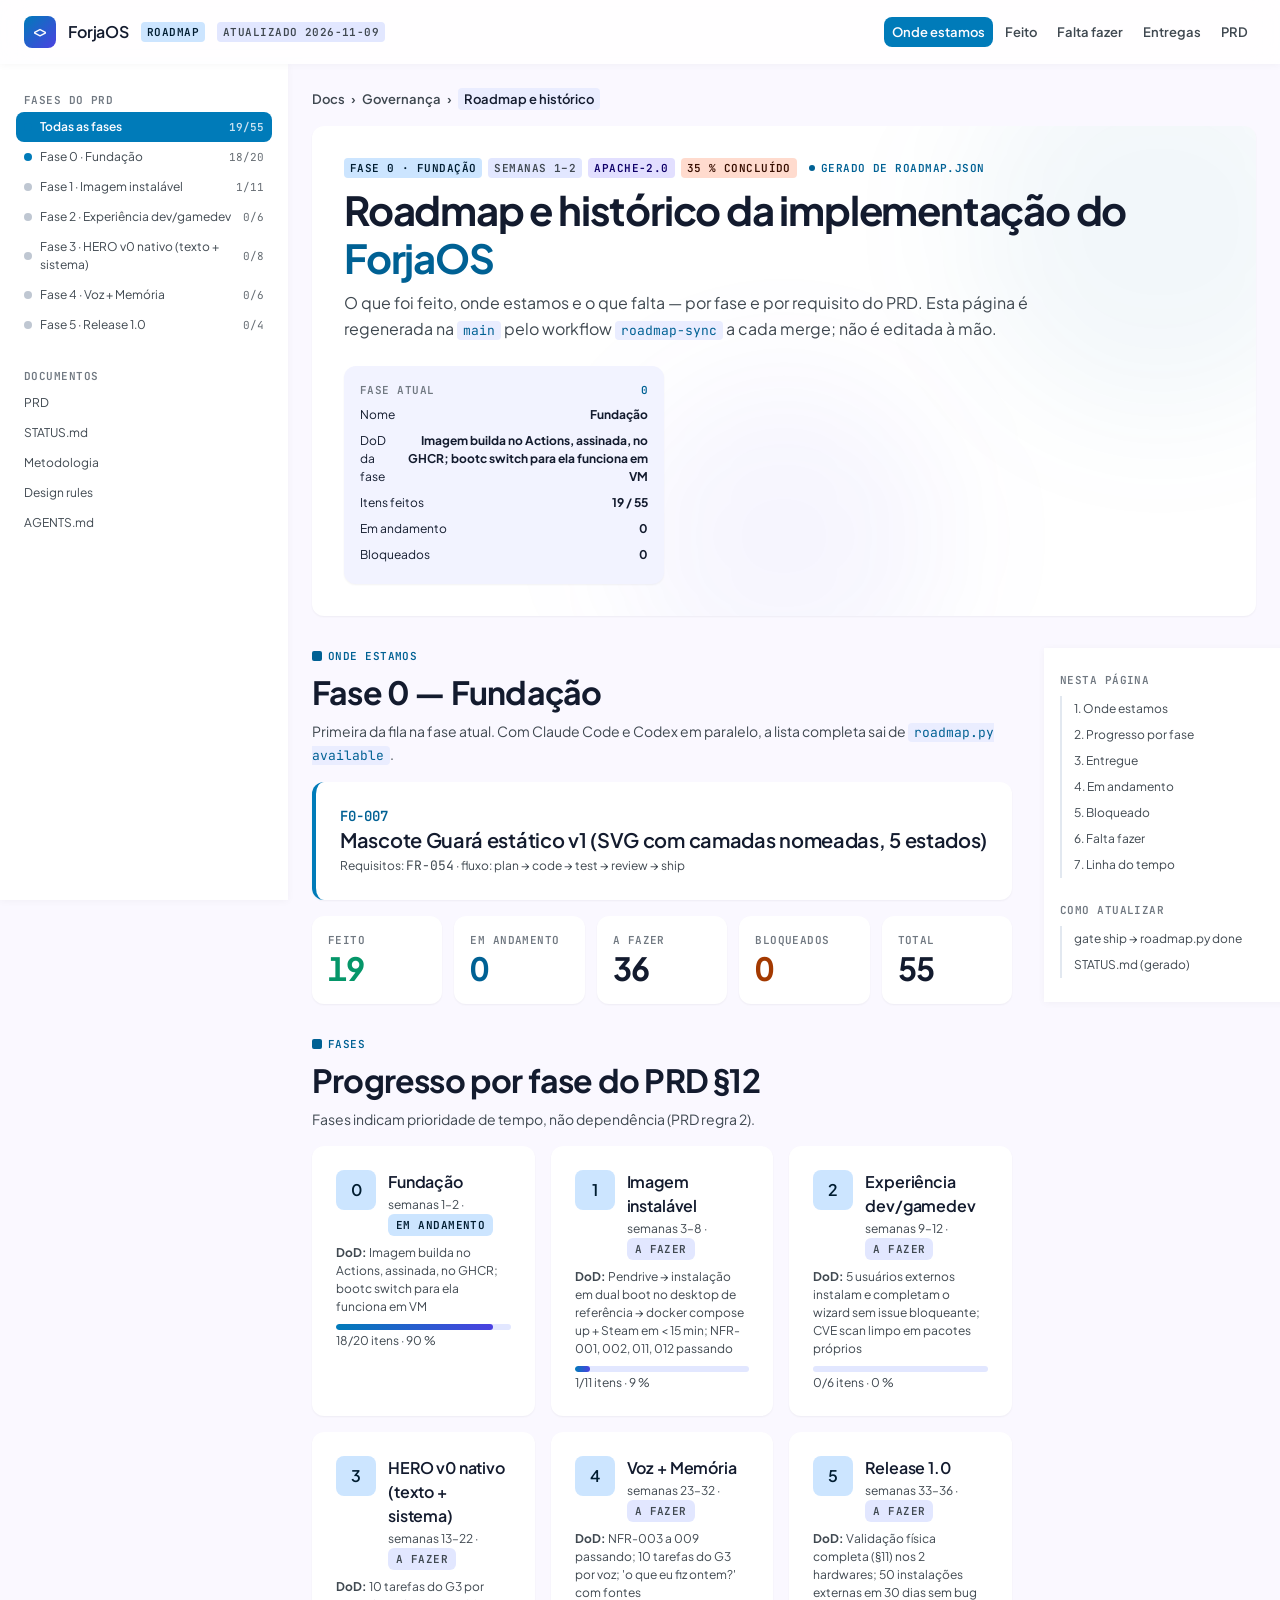
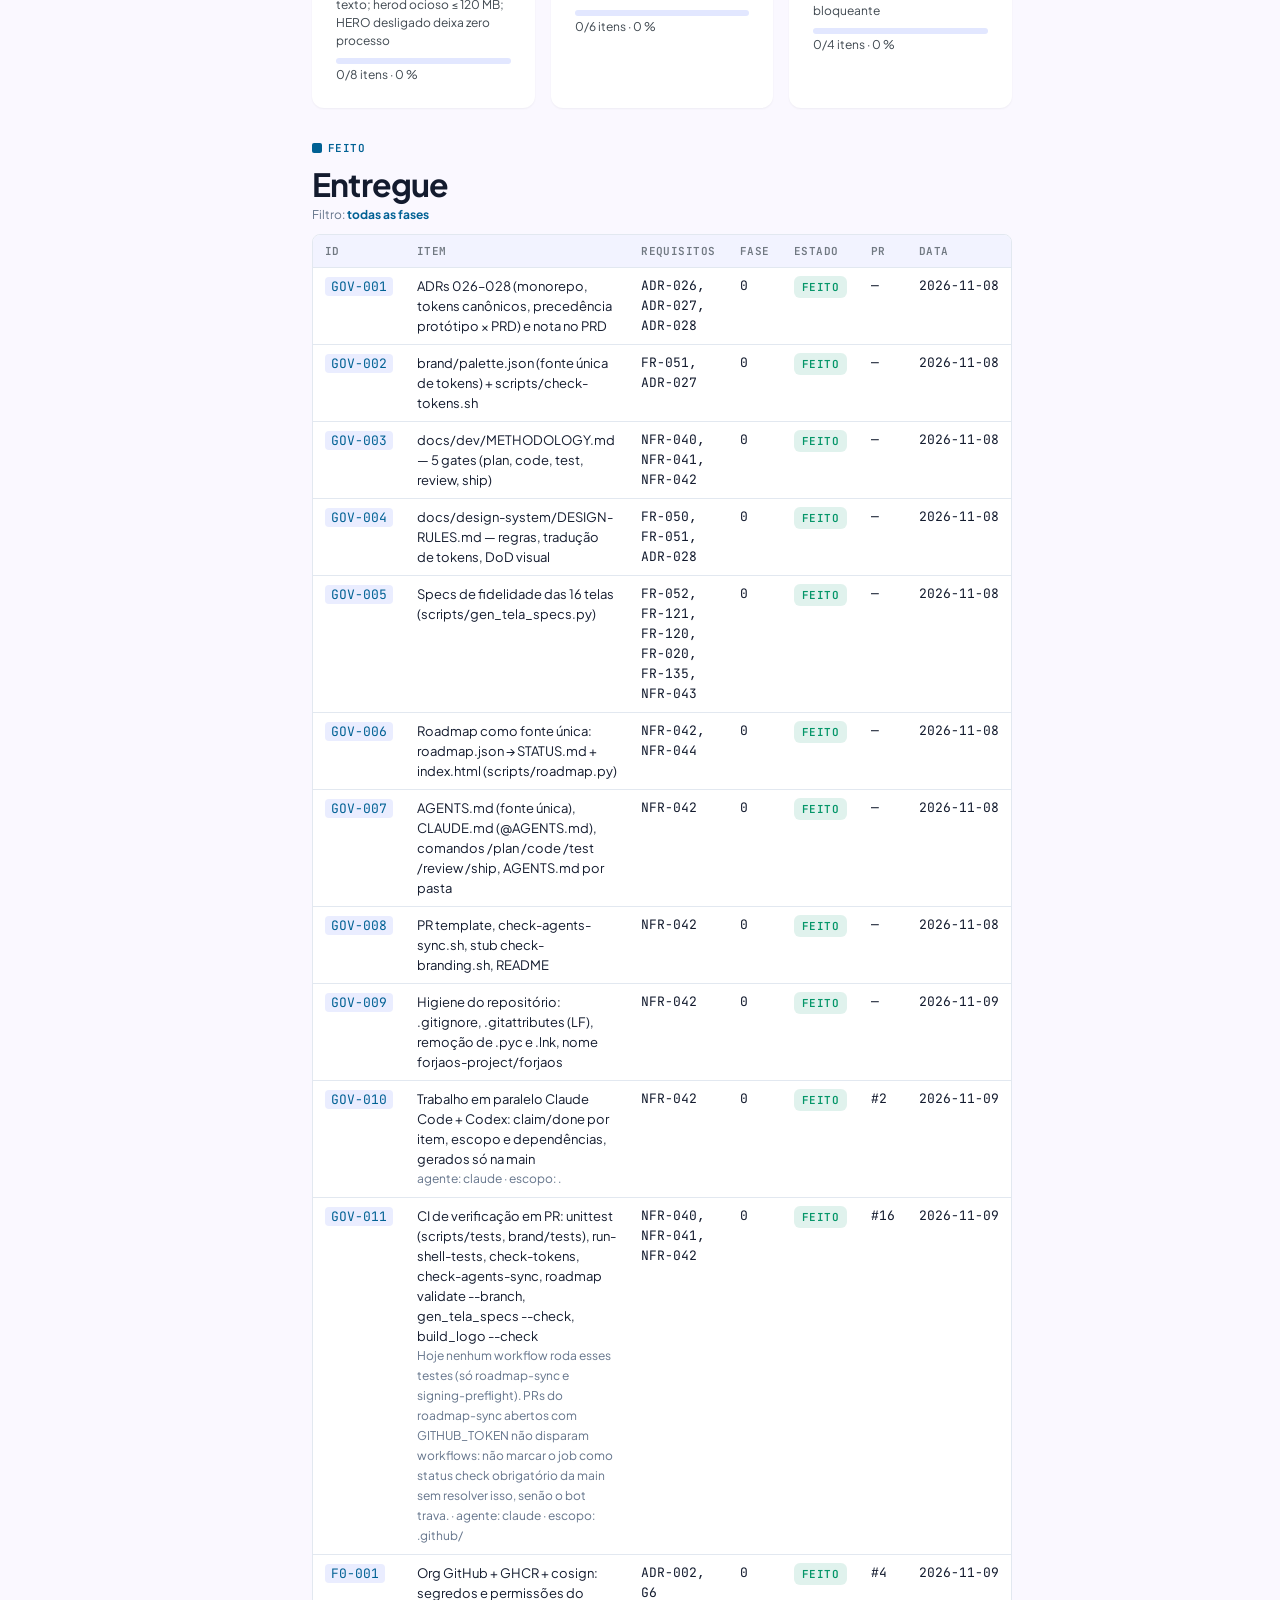
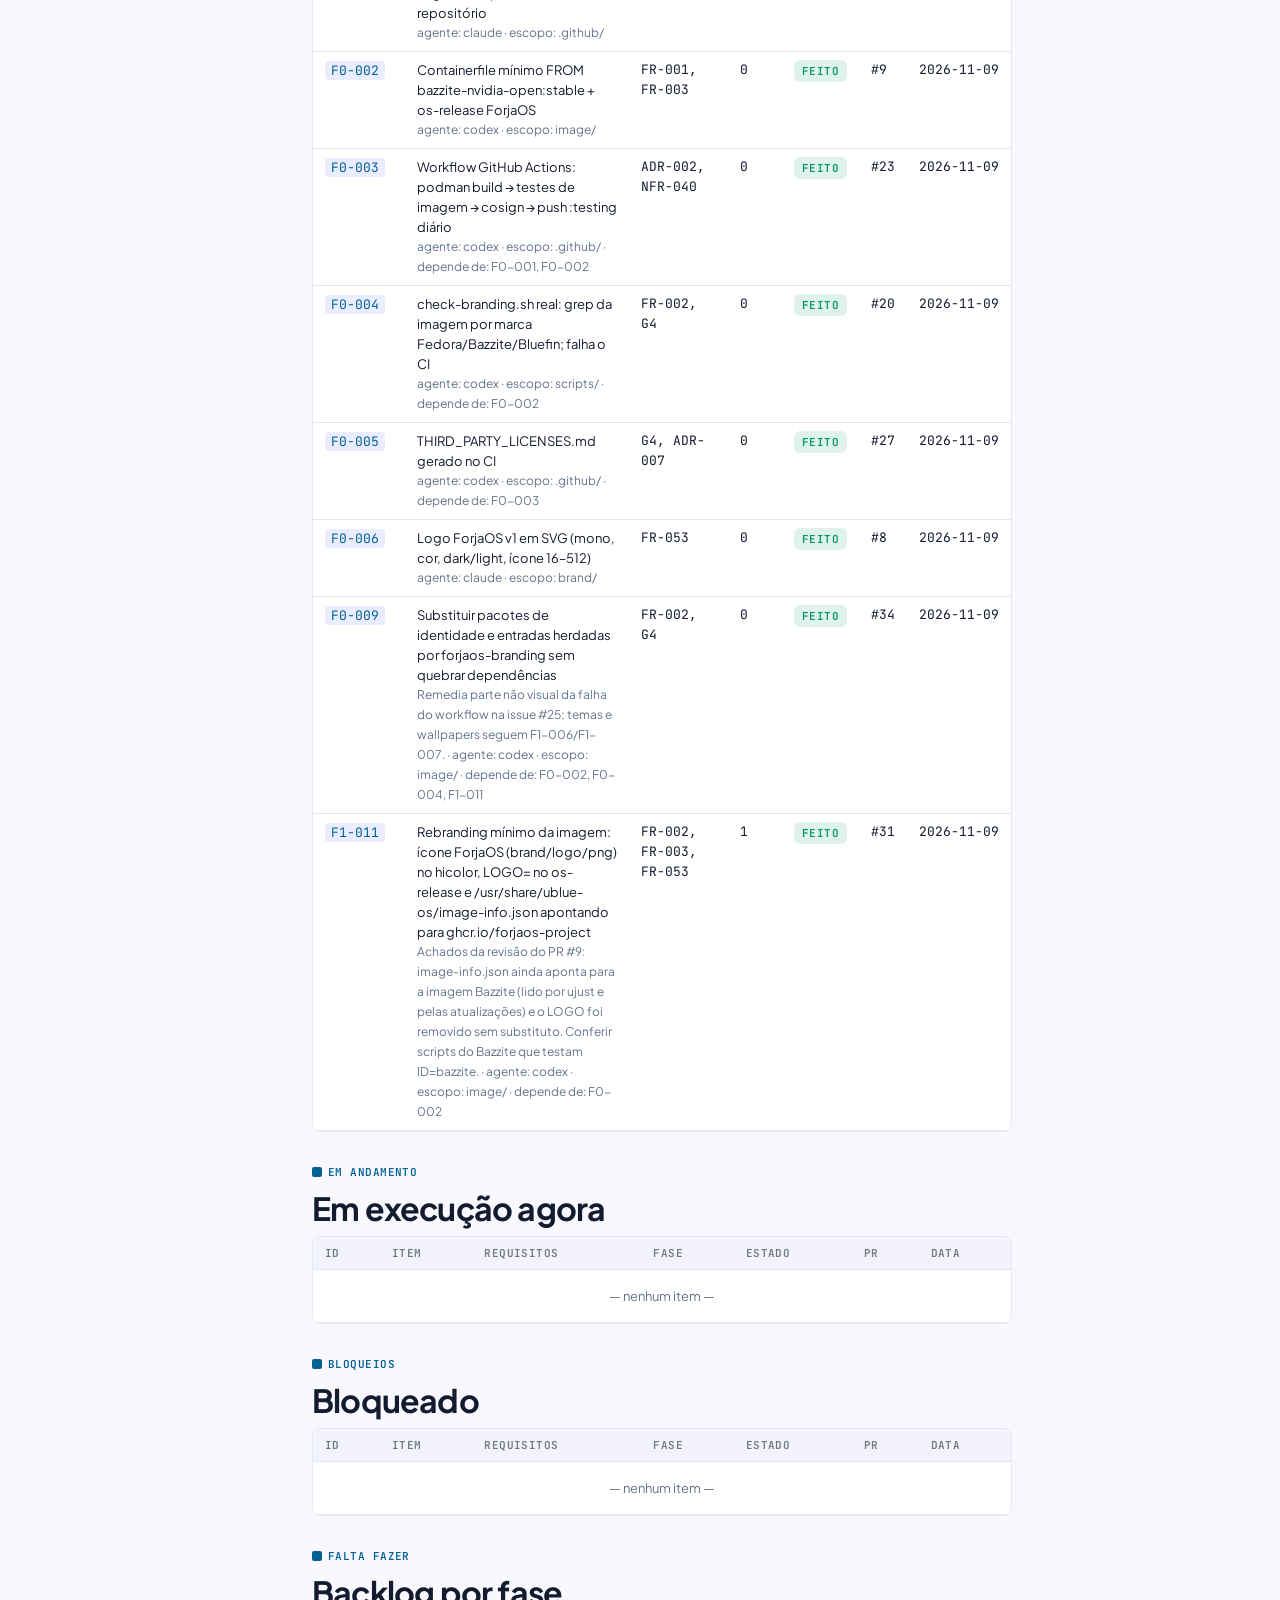
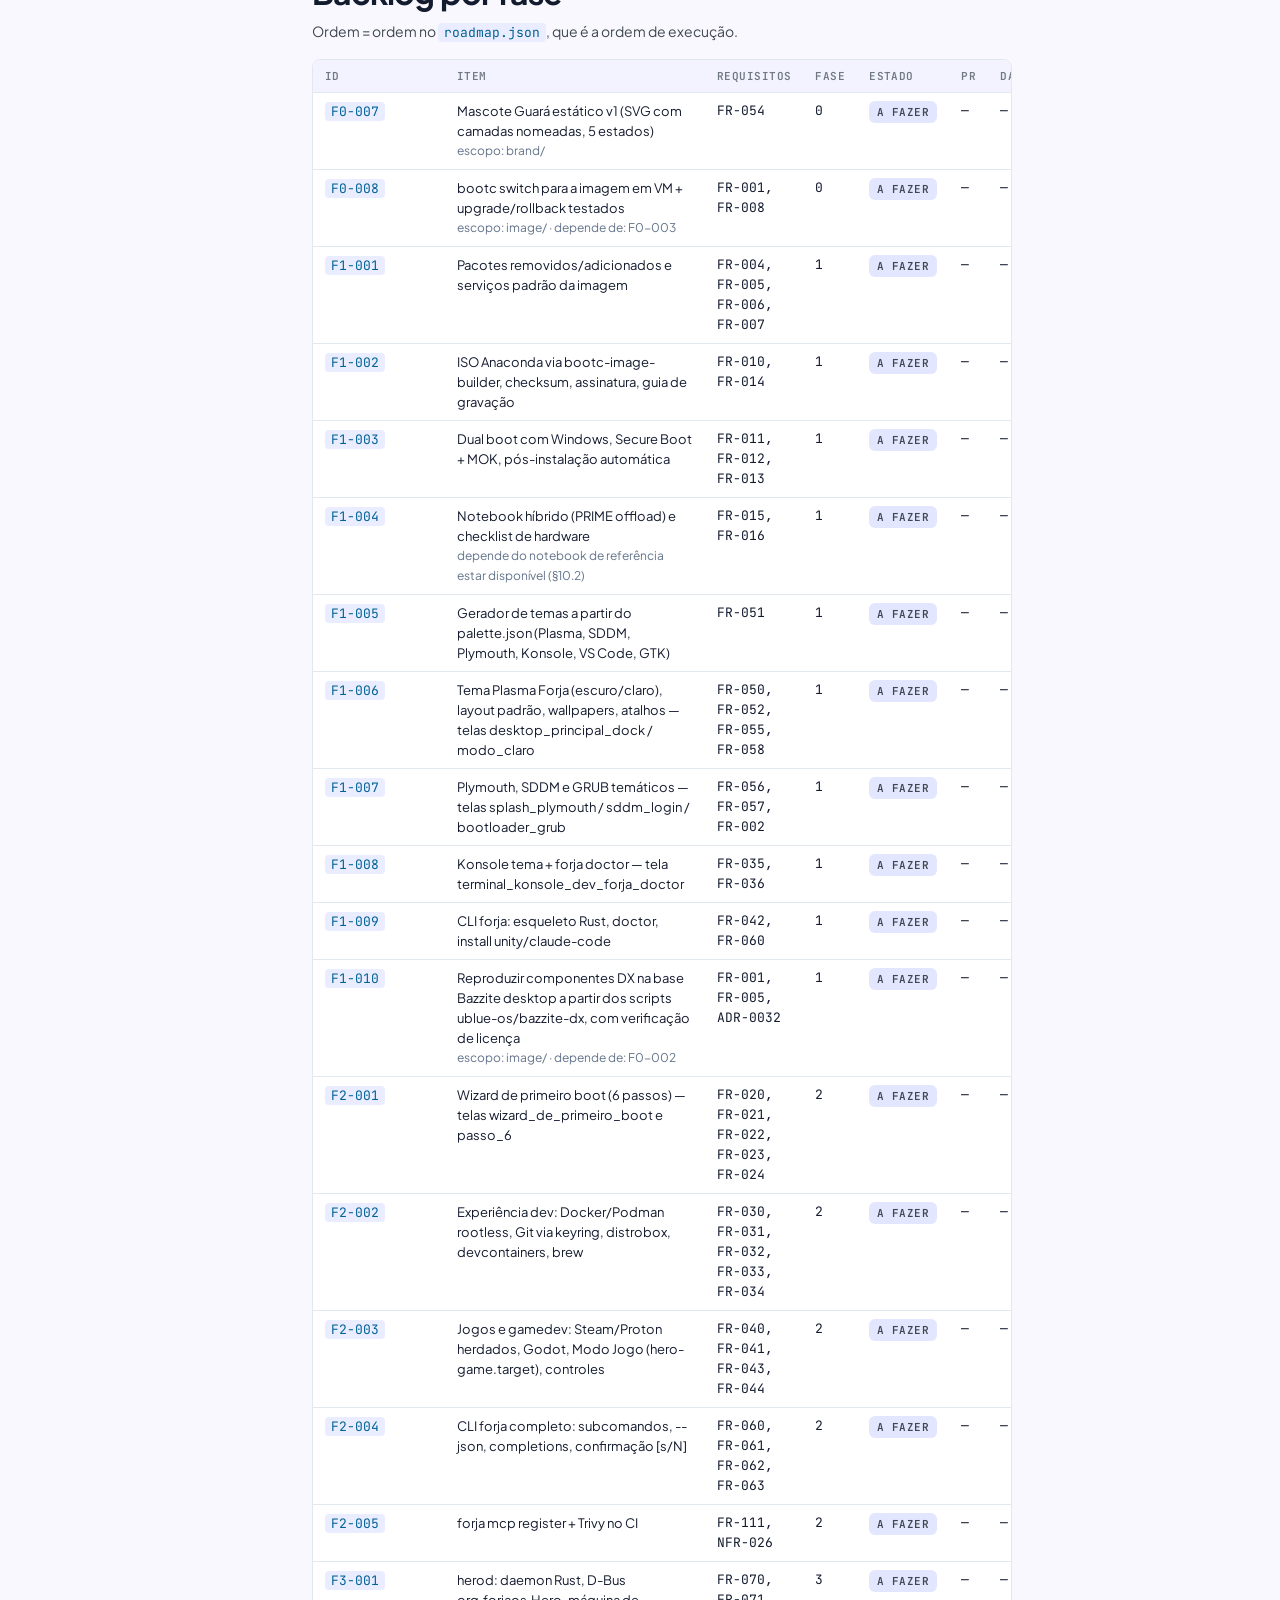
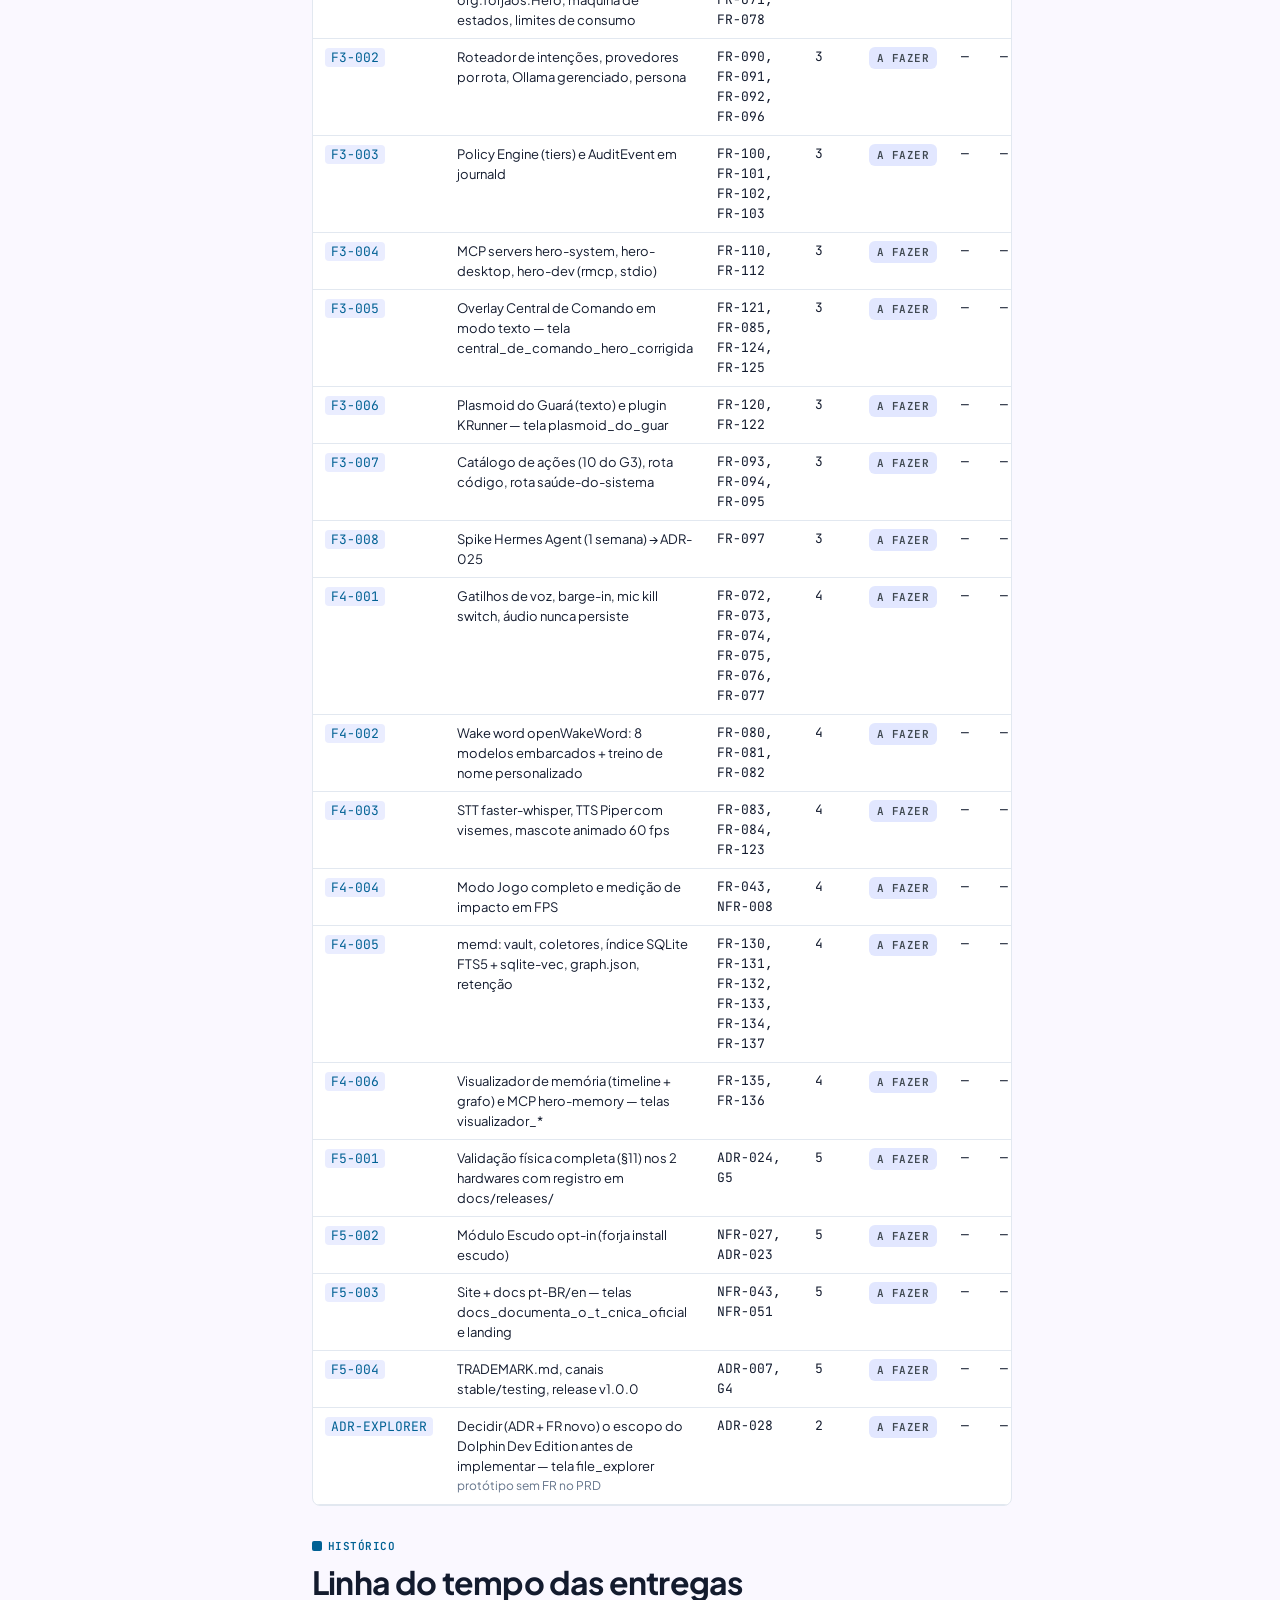
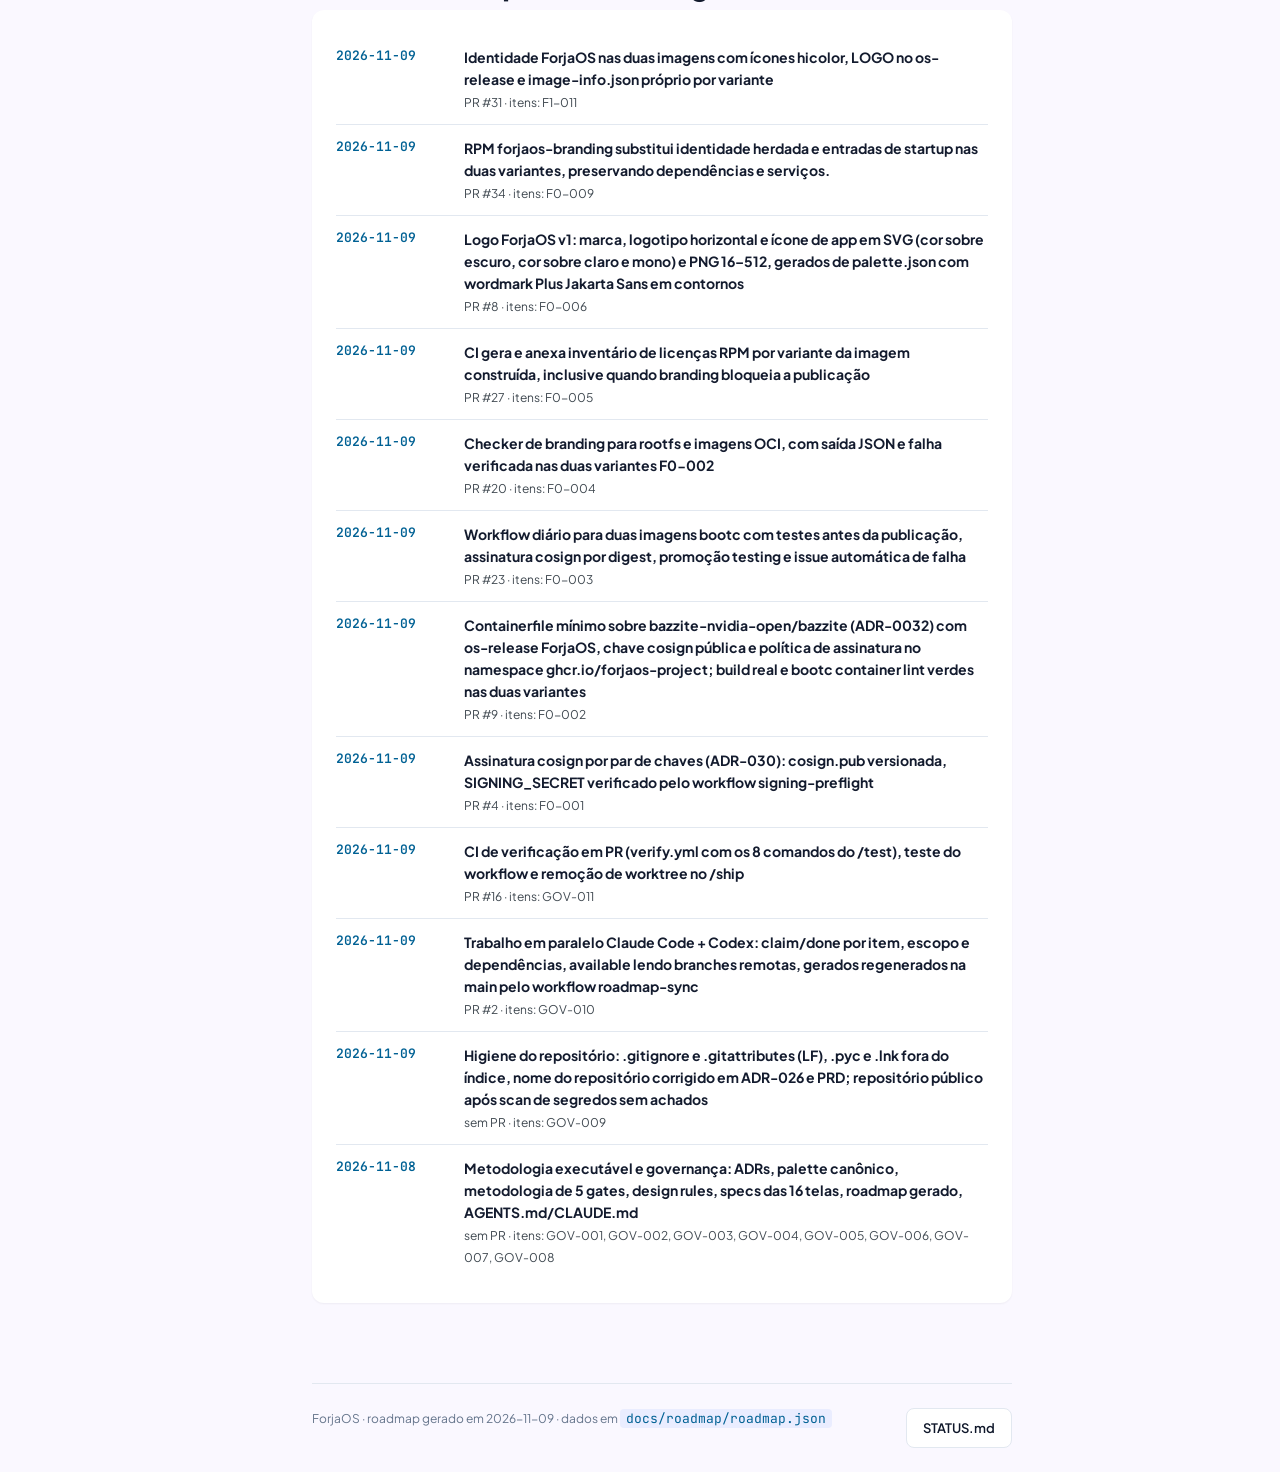
==== docs/roadmap/index.html @ 43a6d900 "chore(roadmap): regenerate STATUS.md and index.html" ====
<!DOCTYPE html>
<html lang="pt-BR">
<head>
<!-- GERADO por scripts/roadmap.py a partir de docs/roadmap/roadmap.json — NÃO EDITAR À MÃO -->
<meta charset="utf-8">
<meta name="viewport" content="width=device-width, initial-scale=1.0">
<title>ForjaOS — Roadmap e histórico da implementação</title>
<link rel="preconnect" href="https://fonts.googleapis.com">
<link rel="preconnect" href="https://fonts.gstatic.com" crossorigin>
<link href="https://fonts.googleapis.com/css2?family=Plus+Jakarta+Sans:wght@400;500;600;700&family=JetBrains+Mono:wght@400;500;600&display=swap" rel="stylesheet">
<style>
/* Tokens — tema light "Alabaster Forge" (brand/palette.json, ADR-027). Layout = protótipo forjaos_docs_documenta_o_t_cnica_oficial. */
:root{
  --fj-surface:#faf8ff; --fj-surface-dim:#d2d9f4; --fj-layer-1:#ffffff; --fj-surface-low:#f2f3ff; --fj-surface-container:#eaedff;
  --fj-surface-high:#e2e7ff; --fj-surface-highest:#dae2fd; --fj-on-surface:#131b2e; --fj-on-surface-variant:#3f4850;
  --fj-inverse-surface:#283044; --fj-inverse-on-surface:#eef0ff; --fj-outline:#707881; --fj-outline-variant:#bfc7d2;
  --fj-primary:#006194; --fj-primary-container:#007bb9; --fj-on-primary-container:#fdfcff; --fj-primary-fixed:#cce5ff; --fj-on-primary-fixed:#001d31;
  --fj-secondary:#4b41e1; --fj-secondary-fixed:#e2dfff; --fj-on-secondary-fixed:#0f0069;
  --fj-tertiary:#a33900; --fj-tertiary-fixed:#ffdbce; --fj-on-tertiary-fixed:#370e00; --fj-on-tertiary-fixed-variant:#7f2b00;
  --fj-success:#059669; --fj-warning:#d97706; --fj-danger:#e11d48; --fj-hairline:#e2e8f0; --fj-hairline-active:#cbd5e1;
  --fj-text-strong:#0f172a; --fj-text-body:#334155; --fj-text-muted:#64748b; --fj-selection:#e0f2fe;
  --fj-font-ui:"Plus Jakarta Sans",system-ui,-apple-system,"Segoe UI",sans-serif;
  --fj-font-mono:"JetBrains Mono","Fira Mono","DejaVu Sans Mono",monospace;
  --fj-radius:8px; --fj-radius-lg:12px; --fj-radius-xl:16px;
  --fj-header:64px; --fj-sidebar:288px; --fj-maxw:1520px;
  --fj-shadow-1:0 1px 2px rgba(15,23,42,.05); --fj-shadow-2:0 4px 12px -2px rgba(15,23,42,.06),0 2px 4px -1px rgba(15,23,42,.03);
  --fj-shadow-3:0 16px 32px -6px rgba(15,23,42,.10),0 6px 12px -3px rgba(15,23,42,.04);
}
*{box-sizing:border-box} html,body{margin:0;padding:0}
body{background:var(--fj-surface);color:var(--fj-on-surface);font:400 14px/22px var(--fj-font-ui);-webkit-font-smoothing:antialiased}
a{color:inherit;text-decoration:none}
code,.mono{font-family:var(--fj-font-mono);font-size:13px;line-height:20px;font-variant-numeric:tabular-nums}
code{background:var(--fj-surface-container);padding:1px 6px;border-radius:4px;color:var(--fj-primary)}
h1,h2,h3{margin:0;letter-spacing:-.01em}
/* Header (64px, frosted) */
header{position:fixed;top:0;left:0;right:0;height:var(--fj-header);background:rgba(255,255,255,.85);backdrop-filter:blur(16px);-webkit-backdrop-filter:blur(16px);box-shadow:0 1px 8px rgba(0,0,0,.04);z-index:50}
.hdr{height:var(--fj-header);padding:0 24px;display:flex;align-items:center;justify-content:space-between;gap:16px}
.brand{display:flex;align-items:center;gap:12px}
.logo{width:32px;height:32px;border-radius:8px;background:linear-gradient(135deg,var(--fj-primary-container),var(--fj-secondary));display:grid;place-items:center;color:#fdfcff;font:700 13px var(--fj-font-mono)}
.brand strong{font:600 16px/24px var(--fj-font-ui);letter-spacing:-.01em}
.badge{padding:2px 6px;border-radius:4px;font:600 11px/16px var(--fj-font-mono);letter-spacing:.04em;text-transform:uppercase}
.badge-primary{background:var(--fj-primary-fixed);color:var(--fj-on-primary-fixed)}
.badge-secondary{background:var(--fj-secondary-fixed);color:var(--fj-on-secondary-fixed)}
.badge-tertiary{background:var(--fj-tertiary-fixed);color:var(--fj-on-tertiary-fixed)}
.badge-neutral{background:var(--fj-surface-high);color:var(--fj-on-surface-variant)}
nav.top{display:flex;gap:4px}
nav.top a{padding:6px 8px;border-radius:8px;font:600 13px/18px var(--fj-font-ui);color:var(--fj-on-surface-variant)}
nav.top a:hover{background:var(--fj-surface-high);color:var(--fj-on-surface)}
nav.top a.active{background:var(--fj-primary-container);color:var(--fj-on-primary-container)}
/* Sidebar (288px) */
aside{position:fixed;left:0;top:var(--fj-header);bottom:0;width:var(--fj-sidebar);background:var(--fj-layer-1);box-shadow:0 1px 8px rgba(0,0,0,.04);overflow-y:auto;padding:24px 16px;z-index:40}
.group{margin-bottom:24px}
.group-title{padding:4px 8px;font:600 11px/16px var(--fj-font-mono);letter-spacing:.04em;text-transform:uppercase;color:var(--fj-outline)}
.nav-item{display:flex;align-items:center;gap:8px;padding:6px 8px;border-radius:8px;font:400 12px/18px var(--fj-font-ui);color:var(--fj-on-surface-variant);cursor:pointer}
.nav-item:hover{background:var(--fj-surface-high);color:var(--fj-on-surface)}
.nav-item.active{background:var(--fj-primary-container);color:var(--fj-on-primary-container);font-weight:600}
.nav-item .count{margin-left:auto;font-family:var(--fj-font-mono);font-size:11px;opacity:.8}
.dot{width:8px;height:8px;border-radius:999px;flex:none;background:var(--fj-outline-variant)}
.dot-doing{background:var(--fj-primary-container)} .dot-done{background:var(--fj-success)} .dot-blocked{background:var(--fj-tertiary)}
/* Main */
.page{padding-left:var(--fj-sidebar);padding-top:var(--fj-header);min-height:100vh}
.container{max-width:var(--fj-maxw);margin:0 auto;padding:24px}
.crumb{display:flex;align-items:center;gap:6px;font:600 13px/18px var(--fj-font-ui);color:var(--fj-on-surface-variant);margin-bottom:16px}
.crumb .cur{color:var(--fj-on-surface);background:var(--fj-surface-container);padding:2px 6px;border-radius:4px}
.banner{position:relative;overflow:hidden;border-radius:var(--fj-radius-lg);background:var(--fj-layer-1);padding:32px;box-shadow:var(--fj-shadow-1);margin-bottom:32px}
.blob{position:absolute;border-radius:999px;filter:blur(64px);pointer-events:none}
.blob-1{top:-96px;right:-96px;width:384px;height:384px;background:rgba(0,97,148,.05)}
.blob-2{bottom:-80px;left:33%;width:320px;height:320px;background:rgba(75,65,225,.05)}
.banner-inner{position:relative;display:flex;flex-wrap:wrap;justify-content:space-between;gap:24px}
.chips{display:flex;flex-wrap:wrap;gap:6px;margin-bottom:8px}
.live{display:inline-flex;align-items:center;gap:6px;color:var(--fj-primary)}
.live i{width:6px;height:6px;border-radius:999px;background:var(--fj-primary);animation:pulse 1.6s ease-in-out infinite}
@keyframes pulse{0%,100%{opacity:1}50%{opacity:.35}}
.display{font:700 40px/48px var(--fj-font-ui);letter-spacing:-.03em;color:var(--fj-on-surface)}
.display span{color:var(--fj-primary)}
.lead{font:400 16px/26px var(--fj-font-ui);color:var(--fj-on-surface-variant);max-width:48rem;margin:8px 0 0}
.specs{width:320px;flex:none;padding:16px;border-radius:var(--fj-radius-lg);background:var(--fj-surface-low);box-shadow:var(--fj-shadow-1)}
.specs .row{display:flex;justify-content:space-between;gap:12px;padding:4px 0;font-size:12px;line-height:18px}
.specs .row b{text-align:right}
.specs .t{display:flex;justify-content:space-between;padding-bottom:4px;font:600 11px/16px var(--fj-font-mono);letter-spacing:.04em;text-transform:uppercase;color:var(--fj-outline)}
.grid{display:grid;grid-template-columns:repeat(12,minmax(0,1fr));gap:32px;align-items:start}
.main-col{grid-column:span 9;display:flex;flex-direction:column;gap:32px}
.toc{grid-column:span 3;position:sticky;top:calc(var(--fj-header) + 24px)}
.toc h4{font:600 11px/16px var(--fj-font-mono);letter-spacing:.04em;text-transform:uppercase;color:var(--fj-outline);margin:0 0 8px}
.toc a{display:block;padding:4px 0;font-size:12px;line-height:18px;color:var(--fj-on-surface-variant);border-left:2px solid var(--fj-hairline);padding-left:12px}
.toc a:hover{color:var(--fj-primary);border-color:var(--fj-primary)}
.eyebrow{display:flex;align-items:center;gap:6px;font:600 11px/16px var(--fj-font-mono);letter-spacing:.04em;text-transform:uppercase;color:var(--fj-primary)}
.eyebrow i{width:10px;height:10px;border-radius:2px;background:var(--fj-primary)}
.section h2{font:700 32px/40px var(--fj-font-ui);letter-spacing:-.025em;margin:8px 0}
.section p.desc{color:var(--fj-on-surface-variant);margin:0 0 16px}
.card{border-radius:var(--fj-radius-lg);background:var(--fj-layer-1);padding:24px;box-shadow:var(--fj-shadow-1)}
.cards-3{display:grid;grid-template-columns:repeat(3,minmax(0,1fr));gap:16px}
.phase-head{display:flex;gap:12px;align-items:flex-start;margin-bottom:8px}
.phase-num{width:40px;height:40px;border-radius:8px;background:var(--fj-primary-fixed);color:var(--fj-on-primary-fixed);display:grid;place-items:center;font:600 16px/24px var(--fj-font-ui);flex:none}
.phase-card h3{font:600 16px/24px var(--fj-font-ui)}
.meta{font:400 12px/18px var(--fj-font-ui);color:var(--fj-on-surface-variant);margin:2px 0 0}
.dod{font-size:12px;line-height:18px;color:var(--fj-on-surface-variant);margin:8px 0}
.bar{height:6px;border-radius:999px;background:var(--fj-surface-high);overflow:hidden}
.bar span{display:block;height:100%;background:linear-gradient(90deg,var(--fj-primary-container),var(--fj-secondary));border-radius:999px}
.kpis{display:grid;grid-template-columns:repeat(5,minmax(0,1fr));gap:12px}
.kpi{padding:16px;border-radius:var(--fj-radius-lg);background:var(--fj-layer-1);box-shadow:var(--fj-shadow-1)}
.kpi .l{font:600 11px/16px var(--fj-font-mono);letter-spacing:.04em;text-transform:uppercase;color:var(--fj-outline)}
.kpi .v{font:700 32px/40px var(--fj-font-ui);letter-spacing:-.025em;font-variant-numeric:tabular-nums}
.kpi.doing .v{color:var(--fj-primary)} .kpi.done .v{color:var(--fj-success)} .kpi.blocked .v{color:var(--fj-tertiary)}
.next{display:flex;gap:16px;align-items:center;border-left:4px solid var(--fj-primary-container)}
.next .id{font:600 14px/20px var(--fj-font-mono);color:var(--fj-primary)}
.next h3{font:600 20px/28px var(--fj-font-ui);letter-spacing:-.015em}
table{width:100%;border-collapse:collapse;font-size:13px;line-height:20px}
thead th{text-align:left;font:600 11px/16px var(--fj-font-mono);letter-spacing:.04em;text-transform:uppercase;color:var(--fj-outline);padding:8px 12px;border-bottom:1px solid var(--fj-hairline);background:var(--fj-surface-low)}
tbody td{padding:8px 12px;border-bottom:1px solid var(--fj-hairline);vertical-align:top}
tbody td:first-child code,tbody td:nth-child(7){white-space:nowrap}
tbody tr:hover{background:var(--fj-surface-low)}
tbody tr.hidden{display:none}
td.empty{color:var(--fj-text-muted);text-align:center;padding:16px}
.note{display:block;color:var(--fj-text-muted);font-size:12px}
.table-wrap{border-radius:var(--fj-radius);overflow:hidden;border:1px solid var(--fj-hairline);background:var(--fj-layer-1)}
.pill{display:inline-flex;align-items:center;height:22px;padding:0 8px;border-radius:6px;font:600 11px/16px var(--fj-font-mono);letter-spacing:.04em;text-transform:uppercase;white-space:nowrap}
.pill-todo{background:var(--fj-surface-high);color:var(--fj-on-surface-variant)}
.pill-doing{background:var(--fj-primary-fixed);color:var(--fj-on-primary-fixed)}
.pill-done{background:rgba(5,150,105,.12);color:var(--fj-success)}
.pill-blocked{background:var(--fj-tertiary-fixed);color:var(--fj-on-tertiary-fixed-variant)}
.timeline{list-style:none;margin:0;padding:0}
.timeline li{display:flex;gap:16px;padding:12px 0;border-bottom:1px solid var(--fj-hairline)}
.timeline li:last-child{border-bottom:0}
.tl-date{flex:none;width:112px;color:var(--fj-primary);font-weight:600}
.filter-note{font-size:12px;color:var(--fj-text-muted);margin:-8px 0 8px}
.filter-note b{color:var(--fj-primary)}
footer{margin-top:48px;padding-top:24px;border-top:1px solid var(--fj-hairline);display:flex;justify-content:space-between;gap:16px;font-size:12px;color:var(--fj-text-muted)}
.btn{display:inline-flex;align-items:center;height:40px;padding:0 16px;border-radius:8px;font:600 13px/18px var(--fj-font-ui)}
.btn-primary{background:var(--fj-primary-container);color:var(--fj-on-primary-container)}
.btn-ghost{border:1px solid var(--fj-hairline);background:var(--fj-layer-1);color:var(--fj-text-strong)}
@media (max-width:1279px){aside{display:none}.page{padding-left:0}.grid{display:block}.toc{display:none}.cards-3,.kpis{grid-template-columns:repeat(2,minmax(0,1fr))}.specs{width:100%}}
</style>
</head>
<body>
<header>
  <div class="hdr">
    <div class="brand">
      <a href="#top" class="brand"><span class="logo">&lt;&gt;</span><strong>ForjaOS</strong></a>
      <span class="badge badge-primary">Roadmap</span>
      <span class="badge badge-neutral">atualizado 2026-11-09</span>
    </div>
    <nav class="top">
      <a href="#onde-estamos" class="active">Onde estamos</a>
      <a href="#feito">Feito</a>
      <a href="#falta">Falta fazer</a>
      <a href="#entregas">Entregas</a>
      <a href="../PRD.md">PRD</a>
    </nav>
  </div>
</header>

<aside>
  <div class="group">
    <div class="group-title">Fases do PRD</div>
    <a class="nav-item active" data-phase="all" href="#top"><span class="dot dot-doing"></span>Todas as fases<span class="count">19/55</span></a>
    <a href="#fase-0" class="nav-item" data-phase="0"><span class="dot dot-doing"></span>Fase 0 · Fundação<span class="count">18/20</span></a>
<a href="#fase-1" class="nav-item" data-phase="1"><span class="dot dot-todo"></span>Fase 1 · Imagem instalável<span class="count">1/11</span></a>
<a href="#fase-2" class="nav-item" data-phase="2"><span class="dot dot-todo"></span>Fase 2 · Experiência dev/gamedev<span class="count">0/6</span></a>
<a href="#fase-3" class="nav-item" data-phase="3"><span class="dot dot-todo"></span>Fase 3 · HERO v0 nativo (texto + sistema)<span class="count">0/8</span></a>
<a href="#fase-4" class="nav-item" data-phase="4"><span class="dot dot-todo"></span>Fase 4 · Voz + Memória<span class="count">0/6</span></a>
<a href="#fase-5" class="nav-item" data-phase="5"><span class="dot dot-todo"></span>Fase 5 · Release 1.0<span class="count">0/4</span></a>
  </div>
  <div class="group">
    <div class="group-title">Documentos</div>
    <a class="nav-item" href="../PRD.md">PRD</a>
    <a class="nav-item" href="../STATUS.md">STATUS.md</a>
    <a class="nav-item" href="../dev/METHODOLOGY.md">Metodologia</a>
    <a class="nav-item" href="../design-system/DESIGN-RULES.md">Design rules</a>
    <a class="nav-item" href="../../AGENTS.md">AGENTS.md</a>
  </div>
</aside>

<div class="page" id="top">
  <main class="container">
    <nav class="crumb" aria-label="Breadcrumb"><a href="#top">Docs</a><span>›</span><span>Governança</span><span>›</span><span class="cur">Roadmap e histórico</span></nav>

    <section class="banner">
      <div class="blob blob-1"></div><div class="blob blob-2"></div>
      <div class="banner-inner">
        <div>
          <div class="chips">
            <span class="badge badge-primary">Fase 0 · Fundação</span>
            <span class="badge badge-neutral">semanas 1–2</span>
            <span class="badge badge-secondary">Apache-2.0</span>
            <span class="badge badge-tertiary">35 % concluído</span>
            <span class="badge live"><i></i>gerado de roadmap.json</span>
          </div>
          <h1 class="display">Roadmap e histórico da implementação do <span>ForjaOS</span></h1>
          <p class="lead">O que foi feito, onde estamos e o que falta — por fase e por requisito do PRD. Esta página é regenerada na <code>main</code> pelo workflow <code>roadmap-sync</code> a cada merge; não é editada à mão.</p>
        </div>
        <div class="specs">
          <div class="t"><span>Fase atual</span><span style="color:var(--fj-primary)">0</span></div>
          <div class="row"><span>Nome</span><b>Fundação</b></div>
          <div class="row"><span>DoD da fase</span><b>Imagem builda no Actions, assinada, no GHCR; bootc switch para ela funciona em VM</b></div>
          <div class="row"><span>Itens feitos</span><b>19 / 55</b></div>
          <div class="row"><span>Em andamento</span><b>0</b></div>
          <div class="row"><span>Bloqueados</span><b>0</b></div>
        </div>
      </div>
    </section>

    <div class="grid">
      <div class="main-col">

        <section class="section" id="onde-estamos">
          <div class="eyebrow"><i></i>Onde estamos</div>
          <h2>Fase 0 — Fundação</h2>
          <p class="desc">Primeira da fila na fase atual. Com Claude Code e Codex em paralelo, a lista completa sai de <code>roadmap.py available</code>.</p>
          <div class="card next">
            <div>
              <div class="id">F0-007</div>
              <h3>Mascote Guará estático v1 (SVG com camadas nomeadas, 5 estados)</h3>
              <p class="meta">Requisitos: <span class="mono">FR-054</span> · fluxo: plan → code → test → review → ship</p>
            </div>
          </div>
          <div class="kpis" style="margin-top:16px">
            <div class="kpi done"><div class="l">Feito</div><div class="v">19</div></div>
            <div class="kpi doing"><div class="l">Em andamento</div><div class="v">0</div></div>
            <div class="kpi"><div class="l">A fazer</div><div class="v">36</div></div>
            <div class="kpi blocked"><div class="l">Bloqueados</div><div class="v">0</div></div>
            <div class="kpi"><div class="l">Total</div><div class="v">55</div></div>
          </div>
        </section>

        <section class="section" id="fases">
          <div class="eyebrow"><i></i>Fases</div>
          <h2>Progresso por fase do PRD §12</h2>
          <p class="desc">Fases indicam prioridade de tempo, não dependência (PRD regra 2).</p>
          <div class="cards-3">
            <section class="card phase-card" id="fase-0"><div class="phase-head"><span class="phase-num">0</span><div><h3>Fundação</h3><p class="meta">semanas 1–2 · <span class="pill pill-doing">em andamento</span></p></div></div><p class="dod"><strong>DoD:</strong> Imagem builda no Actions, assinada, no GHCR; bootc switch para ela funciona em VM</p><div class="bar"><span style="width:90%"></span></div><p class="meta">18/20 itens · 90 %</p></section>
<section class="card phase-card" id="fase-1"><div class="phase-head"><span class="phase-num">1</span><div><h3>Imagem instalável</h3><p class="meta">semanas 3–8 · <span class="pill pill-todo">a fazer</span></p></div></div><p class="dod"><strong>DoD:</strong> Pendrive → instalação em dual boot no desktop de referência → docker compose up + Steam em &lt; 15 min; NFR-001, 002, 011, 012 passando</p><div class="bar"><span style="width:9%"></span></div><p class="meta">1/11 itens · 9 %</p></section>
<section class="card phase-card" id="fase-2"><div class="phase-head"><span class="phase-num">2</span><div><h3>Experiência dev/gamedev</h3><p class="meta">semanas 9–12 · <span class="pill pill-todo">a fazer</span></p></div></div><p class="dod"><strong>DoD:</strong> 5 usuários externos instalam e completam o wizard sem issue bloqueante; CVE scan limpo em pacotes próprios</p><div class="bar"><span style="width:0%"></span></div><p class="meta">0/6 itens · 0 %</p></section>
<section class="card phase-card" id="fase-3"><div class="phase-head"><span class="phase-num">3</span><div><h3>HERO v0 nativo (texto + sistema)</h3><p class="meta">semanas 13–22 · <span class="pill pill-todo">a fazer</span></p></div></div><p class="dod"><strong>DoD:</strong> 10 tarefas do G3 por texto; herod ocioso ≤ 120 MB; HERO desligado deixa zero processo</p><div class="bar"><span style="width:0%"></span></div><p class="meta">0/8 itens · 0 %</p></section>
<section class="card phase-card" id="fase-4"><div class="phase-head"><span class="phase-num">4</span><div><h3>Voz + Memória</h3><p class="meta">semanas 23–32 · <span class="pill pill-todo">a fazer</span></p></div></div><p class="dod"><strong>DoD:</strong> NFR-003 a 009 passando; 10 tarefas do G3 por voz; &#x27;o que eu fiz ontem?&#x27; com fontes</p><div class="bar"><span style="width:0%"></span></div><p class="meta">0/6 itens · 0 %</p></section>
<section class="card phase-card" id="fase-5"><div class="phase-head"><span class="phase-num">5</span><div><h3>Release 1.0</h3><p class="meta">semanas 33–36 · <span class="pill pill-todo">a fazer</span></p></div></div><p class="dod"><strong>DoD:</strong> Validação física completa (§11) nos 2 hardwares; 50 instalações externas em 30 dias sem bug bloqueante</p><div class="bar"><span style="width:0%"></span></div><p class="meta">0/4 itens · 0 %</p></section>
          </div>
        </section>

        <section class="section" id="feito">
          <div class="eyebrow"><i></i>Feito</div>
          <h2>Entregue</h2>
          <p class="filter-note">Filtro: <b id="filter-label">todas as fases</b></p>
          <div class="table-wrap"><table>
            <thead><tr><th>ID</th><th>Item</th><th>Requisitos</th><th>Fase</th><th>Estado</th><th>PR</th><th>Data</th></tr></thead>
            <tbody><tr data-phase="0" data-status="done"><td><code>GOV-001</code></td><td>ADRs 026–028 (monorepo, tokens canônicos, precedência protótipo × PRD) e nota no PRD</td><td class="mono">ADR-026, ADR-027, ADR-028</td><td class="mono">0</td><td><span class="pill pill-done">feito</span></td><td class="mono">—</td><td class="mono">2026-11-08</td></tr>
<tr data-phase="0" data-status="done"><td><code>GOV-002</code></td><td>brand/palette.json (fonte única de tokens) + scripts/check-tokens.sh</td><td class="mono">FR-051, ADR-027</td><td class="mono">0</td><td><span class="pill pill-done">feito</span></td><td class="mono">—</td><td class="mono">2026-11-08</td></tr>
<tr data-phase="0" data-status="done"><td><code>GOV-003</code></td><td>docs/dev/METHODOLOGY.md — 5 gates (plan, code, test, review, ship)</td><td class="mono">NFR-040, NFR-041, NFR-042</td><td class="mono">0</td><td><span class="pill pill-done">feito</span></td><td class="mono">—</td><td class="mono">2026-11-08</td></tr>
<tr data-phase="0" data-status="done"><td><code>GOV-004</code></td><td>docs/design-system/DESIGN-RULES.md — regras, tradução de tokens, DoD visual</td><td class="mono">FR-050, FR-051, ADR-028</td><td class="mono">0</td><td><span class="pill pill-done">feito</span></td><td class="mono">—</td><td class="mono">2026-11-08</td></tr>
<tr data-phase="0" data-status="done"><td><code>GOV-005</code></td><td>Specs de fidelidade das 16 telas (scripts/gen_tela_specs.py)</td><td class="mono">FR-052, FR-121, FR-120, FR-020, FR-135, NFR-043</td><td class="mono">0</td><td><span class="pill pill-done">feito</span></td><td class="mono">—</td><td class="mono">2026-11-08</td></tr>
<tr data-phase="0" data-status="done"><td><code>GOV-006</code></td><td>Roadmap como fonte única: roadmap.json → STATUS.md + index.html (scripts/roadmap.py)</td><td class="mono">NFR-042, NFR-044</td><td class="mono">0</td><td><span class="pill pill-done">feito</span></td><td class="mono">—</td><td class="mono">2026-11-08</td></tr>
<tr data-phase="0" data-status="done"><td><code>GOV-007</code></td><td>AGENTS.md (fonte única), CLAUDE.md (@AGENTS.md), comandos /plan /code /test /review /ship, AGENTS.md por pasta</td><td class="mono">NFR-042</td><td class="mono">0</td><td><span class="pill pill-done">feito</span></td><td class="mono">—</td><td class="mono">2026-11-08</td></tr>
<tr data-phase="0" data-status="done"><td><code>GOV-008</code></td><td>PR template, check-agents-sync.sh, stub check-branding.sh, README</td><td class="mono">NFR-042</td><td class="mono">0</td><td><span class="pill pill-done">feito</span></td><td class="mono">—</td><td class="mono">2026-11-08</td></tr>
<tr data-phase="0" data-status="done"><td><code>GOV-009</code></td><td>Higiene do repositório: .gitignore, .gitattributes (LF), remoção de .pyc e .lnk, nome forjaos-project/forjaos</td><td class="mono">NFR-042</td><td class="mono">0</td><td><span class="pill pill-done">feito</span></td><td class="mono">—</td><td class="mono">2026-11-09</td></tr>
<tr data-phase="0" data-status="done"><td><code>GOV-010</code></td><td>Trabalho em paralelo Claude Code + Codex: claim/done por item, escopo e dependências, gerados só na main <span class=note>agente: claude · escopo: .</span></td><td class="mono">NFR-042</td><td class="mono">0</td><td><span class="pill pill-done">feito</span></td><td class="mono">#2</td><td class="mono">2026-11-09</td></tr>
<tr data-phase="0" data-status="done"><td><code>GOV-011</code></td><td>CI de verificação em PR: unittest (scripts/tests, brand/tests), run-shell-tests, check-tokens, check-agents-sync, roadmap validate --branch, gen_tela_specs --check, build_logo --check <span class=note>Hoje nenhum workflow roda esses testes (só roadmap-sync e signing-preflight). PRs do roadmap-sync abertos com GITHUB_TOKEN não disparam workflows: não marcar o job como status check obrigatório da main sem resolver isso, senão o bot trava. · agente: claude · escopo: .github/</span></td><td class="mono">NFR-040, NFR-041, NFR-042</td><td class="mono">0</td><td><span class="pill pill-done">feito</span></td><td class="mono">#16</td><td class="mono">2026-11-09</td></tr>
<tr data-phase="0" data-status="done"><td><code>F0-001</code></td><td>Org GitHub + GHCR + cosign: segredos e permissões do repositório <span class=note>agente: claude · escopo: .github/</span></td><td class="mono">ADR-002, G6</td><td class="mono">0</td><td><span class="pill pill-done">feito</span></td><td class="mono">#4</td><td class="mono">2026-11-09</td></tr>
<tr data-phase="0" data-status="done"><td><code>F0-002</code></td><td>Containerfile mínimo FROM bazzite-nvidia-open:stable + os-release ForjaOS <span class=note>agente: codex · escopo: image/</span></td><td class="mono">FR-001, FR-003</td><td class="mono">0</td><td><span class="pill pill-done">feito</span></td><td class="mono">#9</td><td class="mono">2026-11-09</td></tr>
<tr data-phase="0" data-status="done"><td><code>F0-003</code></td><td>Workflow GitHub Actions: podman build → testes de imagem → cosign → push :testing diário <span class=note>agente: codex · escopo: .github/ · depende de: F0-001, F0-002</span></td><td class="mono">ADR-002, NFR-040</td><td class="mono">0</td><td><span class="pill pill-done">feito</span></td><td class="mono">#23</td><td class="mono">2026-11-09</td></tr>
<tr data-phase="0" data-status="done"><td><code>F0-004</code></td><td>check-branding.sh real: grep da imagem por marca Fedora/Bazzite/Bluefin; falha o CI <span class=note>agente: codex · escopo: scripts/ · depende de: F0-002</span></td><td class="mono">FR-002, G4</td><td class="mono">0</td><td><span class="pill pill-done">feito</span></td><td class="mono">#20</td><td class="mono">2026-11-09</td></tr>
<tr data-phase="0" data-status="done"><td><code>F0-005</code></td><td>THIRD_PARTY_LICENSES.md gerado no CI <span class=note>agente: codex · escopo: .github/ · depende de: F0-003</span></td><td class="mono">G4, ADR-007</td><td class="mono">0</td><td><span class="pill pill-done">feito</span></td><td class="mono">#27</td><td class="mono">2026-11-09</td></tr>
<tr data-phase="0" data-status="done"><td><code>F0-006</code></td><td>Logo ForjaOS v1 em SVG (mono, cor, dark/light, ícone 16–512) <span class=note>agente: claude · escopo: brand/</span></td><td class="mono">FR-053</td><td class="mono">0</td><td><span class="pill pill-done">feito</span></td><td class="mono">#8</td><td class="mono">2026-11-09</td></tr>
<tr data-phase="0" data-status="done"><td><code>F0-009</code></td><td>Substituir pacotes de identidade e entradas herdadas por forjaos-branding sem quebrar dependências <span class=note>Remedia parte não visual da falha do workflow na issue #25; temas e wallpapers seguem F1-006/F1-007. · agente: codex · escopo: image/ · depende de: F0-002, F0-004, F1-011</span></td><td class="mono">FR-002, G4</td><td class="mono">0</td><td><span class="pill pill-done">feito</span></td><td class="mono">#34</td><td class="mono">2026-11-09</td></tr>
<tr data-phase="1" data-status="done"><td><code>F1-011</code></td><td>Rebranding mínimo da imagem: ícone ForjaOS (brand/logo/png) no hicolor, LOGO= no os-release e /usr/share/ublue-os/image-info.json apontando para ghcr.io/forjaos-project <span class=note>Achados da revisão do PR #9: image-info.json ainda aponta para a imagem Bazzite (lido por ujust e pelas atualizações) e o LOGO foi removido sem substituto. Conferir scripts do Bazzite que testam ID=bazzite. · agente: codex · escopo: image/ · depende de: F0-002</span></td><td class="mono">FR-002, FR-003, FR-053</td><td class="mono">1</td><td><span class="pill pill-done">feito</span></td><td class="mono">#31</td><td class="mono">2026-11-09</td></tr></tbody>
          </table></div>
        </section>

        <section class="section" id="andamento">
          <div class="eyebrow"><i></i>Em andamento</div>
          <h2>Em execução agora</h2>
          <div class="table-wrap"><table>
            <thead><tr><th>ID</th><th>Item</th><th>Requisitos</th><th>Fase</th><th>Estado</th><th>PR</th><th>Data</th></tr></thead>
            <tbody><tr><td colspan="7" class="empty">— nenhum item —</td></tr></tbody>
          </table></div>
        </section>

        <section class="section" id="bloqueios">
          <div class="eyebrow"><i></i>Bloqueios</div>
          <h2>Bloqueado</h2>
          <div class="table-wrap"><table>
            <thead><tr><th>ID</th><th>Item</th><th>Requisitos</th><th>Fase</th><th>Estado</th><th>PR</th><th>Data</th></tr></thead>
            <tbody><tr><td colspan="7" class="empty">— nenhum item —</td></tr></tbody>
          </table></div>
        </section>

        <section class="section" id="falta">
          <div class="eyebrow"><i></i>Falta fazer</div>
          <h2>Backlog por fase</h2>
          <p class="desc">Ordem = ordem no <code>roadmap.json</code>, que é a ordem de execução.</p>
          <div class="table-wrap"><table>
            <thead><tr><th>ID</th><th>Item</th><th>Requisitos</th><th>Fase</th><th>Estado</th><th>PR</th><th>Data</th></tr></thead>
            <tbody><tr data-phase="0" data-status="todo"><td><code>F0-007</code></td><td>Mascote Guará estático v1 (SVG com camadas nomeadas, 5 estados) <span class=note>escopo: brand/</span></td><td class="mono">FR-054</td><td class="mono">0</td><td><span class="pill pill-todo">a fazer</span></td><td class="mono">—</td><td class="mono">—</td></tr>
<tr data-phase="0" data-status="todo"><td><code>F0-008</code></td><td>bootc switch para a imagem em VM + upgrade/rollback testados <span class=note>escopo: image/ · depende de: F0-003</span></td><td class="mono">FR-001, FR-008</td><td class="mono">0</td><td><span class="pill pill-todo">a fazer</span></td><td class="mono">—</td><td class="mono">—</td></tr>
<tr data-phase="1" data-status="todo"><td><code>F1-001</code></td><td>Pacotes removidos/adicionados e serviços padrão da imagem</td><td class="mono">FR-004, FR-005, FR-006, FR-007</td><td class="mono">1</td><td><span class="pill pill-todo">a fazer</span></td><td class="mono">—</td><td class="mono">—</td></tr>
<tr data-phase="1" data-status="todo"><td><code>F1-002</code></td><td>ISO Anaconda via bootc-image-builder, checksum, assinatura, guia de gravação</td><td class="mono">FR-010, FR-014</td><td class="mono">1</td><td><span class="pill pill-todo">a fazer</span></td><td class="mono">—</td><td class="mono">—</td></tr>
<tr data-phase="1" data-status="todo"><td><code>F1-003</code></td><td>Dual boot com Windows, Secure Boot + MOK, pós-instalação automática</td><td class="mono">FR-011, FR-012, FR-013</td><td class="mono">1</td><td><span class="pill pill-todo">a fazer</span></td><td class="mono">—</td><td class="mono">—</td></tr>
<tr data-phase="1" data-status="todo"><td><code>F1-004</code></td><td>Notebook híbrido (PRIME offload) e checklist de hardware <span class=note>depende do notebook de referência estar disponível (§10.2)</span></td><td class="mono">FR-015, FR-016</td><td class="mono">1</td><td><span class="pill pill-todo">a fazer</span></td><td class="mono">—</td><td class="mono">—</td></tr>
<tr data-phase="1" data-status="todo"><td><code>F1-005</code></td><td>Gerador de temas a partir do palette.json (Plasma, SDDM, Plymouth, Konsole, VS Code, GTK)</td><td class="mono">FR-051</td><td class="mono">1</td><td><span class="pill pill-todo">a fazer</span></td><td class="mono">—</td><td class="mono">—</td></tr>
<tr data-phase="1" data-status="todo"><td><code>F1-006</code></td><td>Tema Plasma Forja (escuro/claro), layout padrão, wallpapers, atalhos — telas desktop_principal_dock / modo_claro</td><td class="mono">FR-050, FR-052, FR-055, FR-058</td><td class="mono">1</td><td><span class="pill pill-todo">a fazer</span></td><td class="mono">—</td><td class="mono">—</td></tr>
<tr data-phase="1" data-status="todo"><td><code>F1-007</code></td><td>Plymouth, SDDM e GRUB temáticos — telas splash_plymouth / sddm_login / bootloader_grub</td><td class="mono">FR-056, FR-057, FR-002</td><td class="mono">1</td><td><span class="pill pill-todo">a fazer</span></td><td class="mono">—</td><td class="mono">—</td></tr>
<tr data-phase="1" data-status="todo"><td><code>F1-008</code></td><td>Konsole tema + forja doctor — tela terminal_konsole_dev_forja_doctor</td><td class="mono">FR-035, FR-036</td><td class="mono">1</td><td><span class="pill pill-todo">a fazer</span></td><td class="mono">—</td><td class="mono">—</td></tr>
<tr data-phase="1" data-status="todo"><td><code>F1-009</code></td><td>CLI forja: esqueleto Rust, doctor, install unity/claude-code</td><td class="mono">FR-042, FR-060</td><td class="mono">1</td><td><span class="pill pill-todo">a fazer</span></td><td class="mono">—</td><td class="mono">—</td></tr>
<tr data-phase="1" data-status="todo"><td><code>F1-010</code></td><td>Reproduzir componentes DX na base Bazzite desktop a partir dos scripts ublue-os/bazzite-dx, com verificação de licença <span class=note>escopo: image/ · depende de: F0-002</span></td><td class="mono">FR-001, FR-005, ADR-0032</td><td class="mono">1</td><td><span class="pill pill-todo">a fazer</span></td><td class="mono">—</td><td class="mono">—</td></tr>
<tr data-phase="2" data-status="todo"><td><code>F2-001</code></td><td>Wizard de primeiro boot (6 passos) — telas wizard_de_primeiro_boot e passo_6</td><td class="mono">FR-020, FR-021, FR-022, FR-023, FR-024</td><td class="mono">2</td><td><span class="pill pill-todo">a fazer</span></td><td class="mono">—</td><td class="mono">—</td></tr>
<tr data-phase="2" data-status="todo"><td><code>F2-002</code></td><td>Experiência dev: Docker/Podman rootless, Git via keyring, distrobox, devcontainers, brew</td><td class="mono">FR-030, FR-031, FR-032, FR-033, FR-034</td><td class="mono">2</td><td><span class="pill pill-todo">a fazer</span></td><td class="mono">—</td><td class="mono">—</td></tr>
<tr data-phase="2" data-status="todo"><td><code>F2-003</code></td><td>Jogos e gamedev: Steam/Proton herdados, Godot, Modo Jogo (hero-game.target), controles</td><td class="mono">FR-040, FR-041, FR-043, FR-044</td><td class="mono">2</td><td><span class="pill pill-todo">a fazer</span></td><td class="mono">—</td><td class="mono">—</td></tr>
<tr data-phase="2" data-status="todo"><td><code>F2-004</code></td><td>CLI forja completo: subcomandos, --json, completions, confirmação [s/N]</td><td class="mono">FR-060, FR-061, FR-062, FR-063</td><td class="mono">2</td><td><span class="pill pill-todo">a fazer</span></td><td class="mono">—</td><td class="mono">—</td></tr>
<tr data-phase="2" data-status="todo"><td><code>F2-005</code></td><td>forja mcp register + Trivy no CI</td><td class="mono">FR-111, NFR-026</td><td class="mono">2</td><td><span class="pill pill-todo">a fazer</span></td><td class="mono">—</td><td class="mono">—</td></tr>
<tr data-phase="3" data-status="todo"><td><code>F3-001</code></td><td>herod: daemon Rust, D-Bus org.forjaos.Hero, máquina de estados, limites de consumo</td><td class="mono">FR-070, FR-071, FR-078</td><td class="mono">3</td><td><span class="pill pill-todo">a fazer</span></td><td class="mono">—</td><td class="mono">—</td></tr>
<tr data-phase="3" data-status="todo"><td><code>F3-002</code></td><td>Roteador de intenções, provedores por rota, Ollama gerenciado, persona</td><td class="mono">FR-090, FR-091, FR-092, FR-096</td><td class="mono">3</td><td><span class="pill pill-todo">a fazer</span></td><td class="mono">—</td><td class="mono">—</td></tr>
<tr data-phase="3" data-status="todo"><td><code>F3-003</code></td><td>Policy Engine (tiers) e AuditEvent em journald</td><td class="mono">FR-100, FR-101, FR-102, FR-103</td><td class="mono">3</td><td><span class="pill pill-todo">a fazer</span></td><td class="mono">—</td><td class="mono">—</td></tr>
<tr data-phase="3" data-status="todo"><td><code>F3-004</code></td><td>MCP servers hero-system, hero-desktop, hero-dev (rmcp, stdio)</td><td class="mono">FR-110, FR-112</td><td class="mono">3</td><td><span class="pill pill-todo">a fazer</span></td><td class="mono">—</td><td class="mono">—</td></tr>
<tr data-phase="3" data-status="todo"><td><code>F3-005</code></td><td>Overlay Central de Comando em modo texto — tela central_de_comando_hero_corrigida</td><td class="mono">FR-121, FR-085, FR-124, FR-125</td><td class="mono">3</td><td><span class="pill pill-todo">a fazer</span></td><td class="mono">—</td><td class="mono">—</td></tr>
<tr data-phase="3" data-status="todo"><td><code>F3-006</code></td><td>Plasmoid do Guará (texto) e plugin KRunner — tela plasmoid_do_guar</td><td class="mono">FR-120, FR-122</td><td class="mono">3</td><td><span class="pill pill-todo">a fazer</span></td><td class="mono">—</td><td class="mono">—</td></tr>
<tr data-phase="3" data-status="todo"><td><code>F3-007</code></td><td>Catálogo de ações (10 do G3), rota código, rota saúde-do-sistema</td><td class="mono">FR-093, FR-094, FR-095</td><td class="mono">3</td><td><span class="pill pill-todo">a fazer</span></td><td class="mono">—</td><td class="mono">—</td></tr>
<tr data-phase="3" data-status="todo"><td><code>F3-008</code></td><td>Spike Hermes Agent (1 semana) → ADR-025</td><td class="mono">FR-097</td><td class="mono">3</td><td><span class="pill pill-todo">a fazer</span></td><td class="mono">—</td><td class="mono">—</td></tr>
<tr data-phase="4" data-status="todo"><td><code>F4-001</code></td><td>Gatilhos de voz, barge-in, mic kill switch, áudio nunca persiste</td><td class="mono">FR-072, FR-073, FR-074, FR-075, FR-076, FR-077</td><td class="mono">4</td><td><span class="pill pill-todo">a fazer</span></td><td class="mono">—</td><td class="mono">—</td></tr>
<tr data-phase="4" data-status="todo"><td><code>F4-002</code></td><td>Wake word openWakeWord: 8 modelos embarcados + treino de nome personalizado</td><td class="mono">FR-080, FR-081, FR-082</td><td class="mono">4</td><td><span class="pill pill-todo">a fazer</span></td><td class="mono">—</td><td class="mono">—</td></tr>
<tr data-phase="4" data-status="todo"><td><code>F4-003</code></td><td>STT faster-whisper, TTS Piper com visemes, mascote animado 60 fps</td><td class="mono">FR-083, FR-084, FR-123</td><td class="mono">4</td><td><span class="pill pill-todo">a fazer</span></td><td class="mono">—</td><td class="mono">—</td></tr>
<tr data-phase="4" data-status="todo"><td><code>F4-004</code></td><td>Modo Jogo completo e medição de impacto em FPS</td><td class="mono">FR-043, NFR-008</td><td class="mono">4</td><td><span class="pill pill-todo">a fazer</span></td><td class="mono">—</td><td class="mono">—</td></tr>
<tr data-phase="4" data-status="todo"><td><code>F4-005</code></td><td>memd: vault, coletores, índice SQLite FTS5 + sqlite-vec, graph.json, retenção</td><td class="mono">FR-130, FR-131, FR-132, FR-133, FR-134, FR-137</td><td class="mono">4</td><td><span class="pill pill-todo">a fazer</span></td><td class="mono">—</td><td class="mono">—</td></tr>
<tr data-phase="4" data-status="todo"><td><code>F4-006</code></td><td>Visualizador de memória (timeline + grafo) e MCP hero-memory — telas visualizador_*</td><td class="mono">FR-135, FR-136</td><td class="mono">4</td><td><span class="pill pill-todo">a fazer</span></td><td class="mono">—</td><td class="mono">—</td></tr>
<tr data-phase="5" data-status="todo"><td><code>F5-001</code></td><td>Validação física completa (§11) nos 2 hardwares com registro em docs/releases/</td><td class="mono">ADR-024, G5</td><td class="mono">5</td><td><span class="pill pill-todo">a fazer</span></td><td class="mono">—</td><td class="mono">—</td></tr>
<tr data-phase="5" data-status="todo"><td><code>F5-002</code></td><td>Módulo Escudo opt-in (forja install escudo)</td><td class="mono">NFR-027, ADR-023</td><td class="mono">5</td><td><span class="pill pill-todo">a fazer</span></td><td class="mono">—</td><td class="mono">—</td></tr>
<tr data-phase="5" data-status="todo"><td><code>F5-003</code></td><td>Site + docs pt-BR/en — telas docs_documenta_o_t_cnica_oficial e landing</td><td class="mono">NFR-043, NFR-051</td><td class="mono">5</td><td><span class="pill pill-todo">a fazer</span></td><td class="mono">—</td><td class="mono">—</td></tr>
<tr data-phase="5" data-status="todo"><td><code>F5-004</code></td><td>TRADEMARK.md, canais stable/testing, release v1.0.0</td><td class="mono">ADR-007, G4</td><td class="mono">5</td><td><span class="pill pill-todo">a fazer</span></td><td class="mono">—</td><td class="mono">—</td></tr>
<tr data-phase="2" data-status="todo"><td><code>ADR-EXPLORER</code></td><td>Decidir (ADR + FR novo) o escopo do Dolphin Dev Edition antes de implementar — tela file_explorer <span class=note>protótipo sem FR no PRD</span></td><td class="mono">ADR-028</td><td class="mono">2</td><td><span class="pill pill-todo">a fazer</span></td><td class="mono">—</td><td class="mono">—</td></tr></tbody>
          </table></div>
        </section>

        <section class="section" id="entregas">
          <div class="eyebrow"><i></i>Histórico</div>
          <h2>Linha do tempo das entregas</h2>
          <div class="card"><ul class="timeline"><li><span class="tl-date mono">2026-11-09</span><div><strong>Identidade ForjaOS nas duas imagens com ícones hicolor, LOGO no os-release e image-info.json próprio por variante</strong><br><span class="meta">PR #31 · itens: F1-011</span></div></li>
<li><span class="tl-date mono">2026-11-09</span><div><strong>RPM forjaos-branding substitui identidade herdada e entradas de startup nas duas variantes, preservando dependências e serviços.</strong><br><span class="meta">PR #34 · itens: F0-009</span></div></li>
<li><span class="tl-date mono">2026-11-09</span><div><strong>Logo ForjaOS v1: marca, logotipo horizontal e ícone de app em SVG (cor sobre escuro, cor sobre claro e mono) e PNG 16–512, gerados de palette.json com wordmark Plus Jakarta Sans em contornos</strong><br><span class="meta">PR #8 · itens: F0-006</span></div></li>
<li><span class="tl-date mono">2026-11-09</span><div><strong>CI gera e anexa inventário de licenças RPM por variante da imagem construída, inclusive quando branding bloqueia a publicação</strong><br><span class="meta">PR #27 · itens: F0-005</span></div></li>
<li><span class="tl-date mono">2026-11-09</span><div><strong>Checker de branding para rootfs e imagens OCI, com saída JSON e falha verificada nas duas variantes F0-002</strong><br><span class="meta">PR #20 · itens: F0-004</span></div></li>
<li><span class="tl-date mono">2026-11-09</span><div><strong>Workflow diário para duas imagens bootc com testes antes da publicação, assinatura cosign por digest, promoção testing e issue automática de falha</strong><br><span class="meta">PR #23 · itens: F0-003</span></div></li>
<li><span class="tl-date mono">2026-11-09</span><div><strong>Containerfile mínimo sobre bazzite-nvidia-open/bazzite (ADR-0032) com os-release ForjaOS, chave cosign pública e política de assinatura no namespace ghcr.io/forjaos-project; build real e bootc container lint verdes nas duas variantes</strong><br><span class="meta">PR #9 · itens: F0-002</span></div></li>
<li><span class="tl-date mono">2026-11-09</span><div><strong>Assinatura cosign por par de chaves (ADR-030): cosign.pub versionada, SIGNING_SECRET verificado pelo workflow signing-preflight</strong><br><span class="meta">PR #4 · itens: F0-001</span></div></li>
<li><span class="tl-date mono">2026-11-09</span><div><strong>CI de verificação em PR (verify.yml com os 8 comandos do /test), teste do workflow e remoção de worktree no /ship</strong><br><span class="meta">PR #16 · itens: GOV-011</span></div></li>
<li><span class="tl-date mono">2026-11-09</span><div><strong>Trabalho em paralelo Claude Code + Codex: claim/done por item, escopo e dependências, available lendo branches remotas, gerados regenerados na main pelo workflow roadmap-sync</strong><br><span class="meta">PR #2 · itens: GOV-010</span></div></li>
<li><span class="tl-date mono">2026-11-09</span><div><strong>Higiene do repositório: .gitignore e .gitattributes (LF), .pyc e .lnk fora do índice, nome do repositório corrigido em ADR-026 e PRD; repositório público após scan de segredos sem achados</strong><br><span class="meta">sem PR · itens: GOV-009</span></div></li>
<li><span class="tl-date mono">2026-11-08</span><div><strong>Metodologia executável e governança: ADRs, palette canônico, metodologia de 5 gates, design rules, specs das 16 telas, roadmap gerado, AGENTS.md/CLAUDE.md</strong><br><span class="meta">sem PR · itens: GOV-001, GOV-002, GOV-003, GOV-004, GOV-005, GOV-006, GOV-007, GOV-008</span></div></li></ul></div>
        </section>

        <footer>
          <span>ForjaOS · roadmap gerado em 2026-11-09 · dados em <code>docs/roadmap/roadmap.json</code></span>
          <span><a class="btn btn-ghost" href="../STATUS.md">STATUS.md</a></span>
        </footer>
      </div>

      <aside class="toc">
        <h4>Nesta página</h4>
        <a href="#onde-estamos">1. Onde estamos</a>
        <a href="#fases">2. Progresso por fase</a>
        <a href="#feito">3. Entregue</a>
        <a href="#andamento">4. Em andamento</a>
        <a href="#bloqueios">5. Bloqueado</a>
        <a href="#falta">6. Falta fazer</a>
        <a href="#entregas">7. Linha do tempo</a>
        <h4 style="margin-top:24px">Como atualizar</h4>
        <a href="../dev/METHODOLOGY.md">gate ship → roadmap.py done</a>
        <a href="../STATUS.md">STATUS.md (gerado)</a>
      </aside>
    </div>
  </main>
</div>

<script id="roadmap-data" type="application/json">{"project": "ForjaOS", "phases": [{"id": "0", "name": "Fundação", "weeks": "1–2", "dod": "Imagem builda no Actions, assinada, no GHCR; bootc switch para ela funciona em VM", "status": "doing"}, {"id": "1", "name": "Imagem instalável", "weeks": "3–8", "dod": "Pendrive → instalação em dual boot no desktop de referência → docker compose up + Steam em < 15 min; NFR-001, 002, 011, 012 passando", "status": "todo"}, {"id": "2", "name": "Experiência dev/gamedev", "weeks": "9–12", "dod": "5 usuários externos instalam e completam o wizard sem issue bloqueante; CVE scan limpo em pacotes próprios", "status": "todo"}, {"id": "3", "name": "HERO v0 nativo (texto + sistema)", "weeks": "13–22", "dod": "10 tarefas do G3 por texto; herod ocioso ≤ 120 MB; HERO desligado deixa zero processo", "status": "todo"}, {"id": "4", "name": "Voz + Memória", "weeks": "23–32", "dod": "NFR-003 a 009 passando; 10 tarefas do G3 por voz; 'o que eu fiz ontem?' com fontes", "status": "todo"}, {"id": "5", "name": "Release 1.0", "weeks": "33–36", "dod": "Validação física completa (§11) nos 2 hardwares; 50 instalações externas em 30 dias sem bug bloqueante", "status": "todo"}], "items": [{"id": "GOV-001", "fr": ["ADR-026", "ADR-027", "ADR-028"], "phase": "0", "title": "ADRs 026–028 (monorepo, tokens canônicos, precedência protótipo × PRD) e nota no PRD", "status": "done", "pr": null, "merged_at": "2026-11-08"}, {"id": "GOV-002", "fr": ["FR-051", "ADR-027"], "phase": "0", "title": "brand/palette.json (fonte única de tokens) + scripts/check-tokens.sh", "status": "done", "pr": null, "merged_at": "2026-11-08"}, {"id": "GOV-003", "fr": ["NFR-040", "NFR-041", "NFR-042"], "phase": "0", "title": "docs/dev/METHODOLOGY.md — 5 gates (plan, code, test, review, ship)", "status": "done", "pr": null, "merged_at": "2026-11-08"}, {"id": "GOV-004", "fr": ["FR-050", "FR-051", "ADR-028"], "phase": "0", "title": "docs/design-system/DESIGN-RULES.md — regras, tradução de tokens, DoD visual", "status": "done", "pr": null, "merged_at": "2026-11-08"}, {"id": "GOV-005", "fr": ["FR-052", "FR-121", "FR-120", "FR-020", "FR-135", "NFR-043"], "phase": "0", "title": "Specs de fidelidade das 16 telas (scripts/gen_tela_specs.py)", "status": "done", "pr": null, "merged_at": "2026-11-08"}, {"id": "GOV-006", "fr": ["NFR-042", "NFR-044"], "phase": "0", "title": "Roadmap como fonte única: roadmap.json → STATUS.md + index.html (scripts/roadmap.py)", "status": "done", "pr": null, "merged_at": "2026-11-08"}, {"id": "GOV-007", "fr": ["NFR-042"], "phase": "0", "title": "AGENTS.md (fonte única), CLAUDE.md (@AGENTS.md), comandos /plan /code /test /review /ship, AGENTS.md por pasta", "status": "done", "pr": null, "merged_at": "2026-11-08"}, {"id": "GOV-008", "fr": ["NFR-042"], "phase": "0", "title": "PR template, check-agents-sync.sh, stub check-branding.sh, README", "status": "done", "pr": null, "merged_at": "2026-11-08"}, {"id": "GOV-009", "fr": ["NFR-042"], "phase": "0", "title": "Higiene do repositório: .gitignore, .gitattributes (LF), remoção de .pyc e .lnk, nome forjaos-project/forjaos", "status": "done", "pr": null, "merged_at": "2026-11-09"}, {"id": "GOV-010", "fr": ["NFR-042"], "phase": "0", "title": "Trabalho em paralelo Claude Code + Codex: claim/done por item, escopo e dependências, gerados só na main", "status": "done", "agent": "claude", "scope": ".", "claimed_at": "2026-11-09", "pr": 2, "merged_at": "2026-11-09", "summary": "Trabalho em paralelo Claude Code + Codex: claim/done por item, escopo e dependências, available lendo branches remotas, gerados regenerados na main pelo workflow roadmap-sync"}, {"id": "GOV-011", "fr": ["NFR-040", "NFR-041", "NFR-042"], "phase": "0", "title": "CI de verificação em PR: unittest (scripts/tests, brand/tests), run-shell-tests, check-tokens, check-agents-sync, roadmap validate --branch, gen_tela_specs --check, build_logo --check", "status": "done", "scope": ".github/", "notes": "Hoje nenhum workflow roda esses testes (só roadmap-sync e signing-preflight). PRs do roadmap-sync abertos com GITHUB_TOKEN não disparam workflows: não marcar o job como status check obrigatório da main sem resolver isso, senão o bot trava.", "agent": "claude", "claimed_at": "2026-11-09", "pr": 16, "merged_at": "2026-11-09", "summary": "CI de verificação em PR (verify.yml com os 8 comandos do /test), teste do workflow e remoção de worktree no /ship"}, {"id": "F0-001", "fr": ["ADR-002", "G6"], "phase": "0", "title": "Org GitHub + GHCR + cosign: segredos e permissões do repositório", "status": "done", "scope": ".github/", "agent": "claude", "claimed_at": "2026-11-08", "pr": 4, "merged_at": "2026-11-09", "summary": "Assinatura cosign por par de chaves (ADR-030): cosign.pub versionada, SIGNING_SECRET verificado pelo workflow signing-preflight"}, {"id": "F0-002", "fr": ["FR-001", "FR-003"], "phase": "0", "title": "Containerfile mínimo FROM bazzite-nvidia-open:stable + os-release ForjaOS", "status": "done", "scope": "image/", "agent": "codex", "claimed_at": "2026-11-09", "pr": 9, "merged_at": "2026-11-09", "summary": "Containerfile mínimo sobre bazzite-nvidia-open/bazzite (ADR-0032) com os-release ForjaOS, chave cosign pública e política de assinatura no namespace ghcr.io/forjaos-project; build real e bootc container lint verdes nas duas variantes"}, {"id": "F0-003", "fr": ["ADR-002", "NFR-040"], "phase": "0", "title": "Workflow GitHub Actions: podman build → testes de imagem → cosign → push :testing diário", "status": "done", "scope": ".github/", "depends_on": ["F0-001", "F0-002"], "agent": "codex", "claimed_at": "2026-11-09", "pr": 23, "merged_at": "2026-11-09", "summary": "Workflow diário para duas imagens bootc com testes antes da publicação, assinatura cosign por digest, promoção testing e issue automática de falha"}, {"id": "F0-004", "fr": ["FR-002", "G4"], "phase": "0", "title": "check-branding.sh real: grep da imagem por marca Fedora/Bazzite/Bluefin; falha o CI", "status": "done", "scope": "scripts/", "depends_on": ["F0-002"], "agent": "codex", "claimed_at": "2026-11-09", "pr": 20, "merged_at": "2026-11-09", "summary": "Checker de branding para rootfs e imagens OCI, com saída JSON e falha verificada nas duas variantes F0-002"}, {"id": "F0-005", "fr": ["G4", "ADR-007"], "phase": "0", "title": "THIRD_PARTY_LICENSES.md gerado no CI", "status": "done", "scope": ".github/", "depends_on": ["F0-003"], "agent": "codex", "claimed_at": "2026-11-09", "pr": 27, "merged_at": "2026-11-09", "summary": "CI gera e anexa inventário de licenças RPM por variante da imagem construída, inclusive quando branding bloqueia a publicação"}, {"id": "F0-006", "fr": ["FR-053"], "phase": "0", "title": "Logo ForjaOS v1 em SVG (mono, cor, dark/light, ícone 16–512)", "status": "done", "scope": "brand/", "agent": "claude", "claimed_at": "2026-11-09", "pr": 8, "merged_at": "2026-11-09", "summary": "Logo ForjaOS v1: marca, logotipo horizontal e ícone de app em SVG (cor sobre escuro, cor sobre claro e mono) e PNG 16–512, gerados de palette.json com wordmark Plus Jakarta Sans em contornos"}, {"id": "F0-007", "fr": ["FR-054"], "phase": "0", "title": "Mascote Guará estático v1 (SVG com camadas nomeadas, 5 estados)", "status": "todo", "scope": "brand/"}, {"id": "F0-008", "fr": ["FR-001", "FR-008"], "phase": "0", "title": "bootc switch para a imagem em VM + upgrade/rollback testados", "status": "todo", "scope": "image/", "depends_on": ["F0-003"]}, {"id": "F0-009", "fr": ["FR-002", "G4"], "phase": "0", "title": "Substituir pacotes de identidade e entradas herdadas por forjaos-branding sem quebrar dependências", "status": "done", "scope": "image/", "depends_on": ["F0-002", "F0-004", "F1-011"], "notes": "Remedia parte não visual da falha do workflow na issue #25; temas e wallpapers seguem F1-006/F1-007.", "agent": "codex", "claimed_at": "2026-11-09", "pr": 34, "merged_at": "2026-11-09", "summary": "RPM forjaos-branding substitui identidade herdada e entradas de startup nas duas variantes, preservando dependências e serviços."}, {"id": "F1-001", "fr": ["FR-004", "FR-005", "FR-006", "FR-007"], "phase": "1", "title": "Pacotes removidos/adicionados e serviços padrão da imagem", "status": "todo"}, {"id": "F1-002", "fr": ["FR-010", "FR-014"], "phase": "1", "title": "ISO Anaconda via bootc-image-builder, checksum, assinatura, guia de gravação", "status": "todo"}, {"id": "F1-003", "fr": ["FR-011", "FR-012", "FR-013"], "phase": "1", "title": "Dual boot com Windows, Secure Boot + MOK, pós-instalação automática", "status": "todo"}, {"id": "F1-004", "fr": ["FR-015", "FR-016"], "phase": "1", "title": "Notebook híbrido (PRIME offload) e checklist de hardware", "status": "todo", "notes": "depende do notebook de referência estar disponível (§10.2)"}, {"id": "F1-005", "fr": ["FR-051"], "phase": "1", "title": "Gerador de temas a partir do palette.json (Plasma, SDDM, Plymouth, Konsole, VS Code, GTK)", "status": "todo"}, {"id": "F1-006", "fr": ["FR-050", "FR-052", "FR-055", "FR-058"], "phase": "1", "title": "Tema Plasma Forja (escuro/claro), layout padrão, wallpapers, atalhos — telas desktop_principal_dock / modo_claro", "status": "todo"}, {"id": "F1-007", "fr": ["FR-056", "FR-057", "FR-002"], "phase": "1", "title": "Plymouth, SDDM e GRUB temáticos — telas splash_plymouth / sddm_login / bootloader_grub", "status": "todo"}, {"id": "F1-011", "fr": ["FR-002", "FR-003", "FR-053"], "phase": "1", "title": "Rebranding mínimo da imagem: ícone ForjaOS (brand/logo/png) no hicolor, LOGO= no os-release e /usr/share/ublue-os/image-info.json apontando para ghcr.io/forjaos-project", "status": "done", "scope": "image/", "depends_on": ["F0-002"], "notes": "Achados da revisão do PR #9: image-info.json ainda aponta para a imagem Bazzite (lido por ujust e pelas atualizações) e o LOGO foi removido sem substituto. Conferir scripts do Bazzite que testam ID=bazzite.", "agent": "codex", "claimed_at": "2026-11-09", "pr": 31, "merged_at": "2026-11-09", "summary": "Identidade ForjaOS nas duas imagens com ícones hicolor, LOGO no os-release e image-info.json próprio por variante"}, {"id": "F1-008", "fr": ["FR-035", "FR-036"], "phase": "1", "title": "Konsole tema + forja doctor — tela terminal_konsole_dev_forja_doctor", "status": "todo"}, {"id": "F1-009", "fr": ["FR-042", "FR-060"], "phase": "1", "title": "CLI forja: esqueleto Rust, doctor, install unity/claude-code", "status": "todo"}, {"id": "F1-010", "fr": ["FR-001", "FR-005", "ADR-0032"], "phase": "1", "title": "Reproduzir componentes DX na base Bazzite desktop a partir dos scripts ublue-os/bazzite-dx, com verificação de licença", "status": "todo", "scope": "image/", "depends_on": ["F0-002"]}, {"id": "F2-001", "fr": ["FR-020", "FR-021", "FR-022", "FR-023", "FR-024"], "phase": "2", "title": "Wizard de primeiro boot (6 passos) — telas wizard_de_primeiro_boot e passo_6", "status": "todo"}, {"id": "F2-002", "fr": ["FR-030", "FR-031", "FR-032", "FR-033", "FR-034"], "phase": "2", "title": "Experiência dev: Docker/Podman rootless, Git via keyring, distrobox, devcontainers, brew", "status": "todo"}, {"id": "F2-003", "fr": ["FR-040", "FR-041", "FR-043", "FR-044"], "phase": "2", "title": "Jogos e gamedev: Steam/Proton herdados, Godot, Modo Jogo (hero-game.target), controles", "status": "todo"}, {"id": "F2-004", "fr": ["FR-060", "FR-061", "FR-062", "FR-063"], "phase": "2", "title": "CLI forja completo: subcomandos, --json, completions, confirmação [s/N]", "status": "todo"}, {"id": "F2-005", "fr": ["FR-111", "NFR-026"], "phase": "2", "title": "forja mcp register + Trivy no CI", "status": "todo"}, {"id": "F3-001", "fr": ["FR-070", "FR-071", "FR-078"], "phase": "3", "title": "herod: daemon Rust, D-Bus org.forjaos.Hero, máquina de estados, limites de consumo", "status": "todo"}, {"id": "F3-002", "fr": ["FR-090", "FR-091", "FR-092", "FR-096"], "phase": "3", "title": "Roteador de intenções, provedores por rota, Ollama gerenciado, persona", "status": "todo"}, {"id": "F3-003", "fr": ["FR-100", "FR-101", "FR-102", "FR-103"], "phase": "3", "title": "Policy Engine (tiers) e AuditEvent em journald", "status": "todo"}, {"id": "F3-004", "fr": ["FR-110", "FR-112"], "phase": "3", "title": "MCP servers hero-system, hero-desktop, hero-dev (rmcp, stdio)", "status": "todo"}, {"id": "F3-005", "fr": ["FR-121", "FR-085", "FR-124", "FR-125"], "phase": "3", "title": "Overlay Central de Comando em modo texto — tela central_de_comando_hero_corrigida", "status": "todo"}, {"id": "F3-006", "fr": ["FR-120", "FR-122"], "phase": "3", "title": "Plasmoid do Guará (texto) e plugin KRunner — tela plasmoid_do_guar", "status": "todo"}, {"id": "F3-007", "fr": ["FR-093", "FR-094", "FR-095"], "phase": "3", "title": "Catálogo de ações (10 do G3), rota código, rota saúde-do-sistema", "status": "todo"}, {"id": "F3-008", "fr": ["FR-097"], "phase": "3", "title": "Spike Hermes Agent (1 semana) → ADR-025", "status": "todo"}, {"id": "F4-001", "fr": ["FR-072", "FR-073", "FR-074", "FR-075", "FR-076", "FR-077"], "phase": "4", "title": "Gatilhos de voz, barge-in, mic kill switch, áudio nunca persiste", "status": "todo"}, {"id": "F4-002", "fr": ["FR-080", "FR-081", "FR-082"], "phase": "4", "title": "Wake word openWakeWord: 8 modelos embarcados + treino de nome personalizado", "status": "todo"}, {"id": "F4-003", "fr": ["FR-083", "FR-084", "FR-123"], "phase": "4", "title": "STT faster-whisper, TTS Piper com visemes, mascote animado 60 fps", "status": "todo"}, {"id": "F4-004", "fr": ["FR-043", "NFR-008"], "phase": "4", "title": "Modo Jogo completo e medição de impacto em FPS", "status": "todo"}, {"id": "F4-005", "fr": ["FR-130", "FR-131", "FR-132", "FR-133", "FR-134", "FR-137"], "phase": "4", "title": "memd: vault, coletores, índice SQLite FTS5 + sqlite-vec, graph.json, retenção", "status": "todo"}, {"id": "F4-006", "fr": ["FR-135", "FR-136"], "phase": "4", "title": "Visualizador de memória (timeline + grafo) e MCP hero-memory — telas visualizador_*", "status": "todo"}, {"id": "F5-001", "fr": ["ADR-024", "G5"], "phase": "5", "title": "Validação física completa (§11) nos 2 hardwares com registro em docs/releases/", "status": "todo"}, {"id": "F5-002", "fr": ["NFR-027", "ADR-023"], "phase": "5", "title": "Módulo Escudo opt-in (forja install escudo)", "status": "todo"}, {"id": "F5-003", "fr": ["NFR-043", "NFR-051"], "phase": "5", "title": "Site + docs pt-BR/en — telas docs_documenta_o_t_cnica_oficial e landing", "status": "todo"}, {"id": "F5-004", "fr": ["ADR-007", "G4"], "phase": "5", "title": "TRADEMARK.md, canais stable/testing, release v1.0.0", "status": "todo"}, {"id": "ADR-EXPLORER", "fr": ["ADR-028"], "phase": "2", "title": "Decidir (ADR + FR novo) o escopo do Dolphin Dev Edition antes de implementar — tela file_explorer", "status": "todo", "notes": "protótipo sem FR no PRD"}], "deliveries": [{"date": "2026-11-08", "pr": null, "items": ["GOV-001", "GOV-002", "GOV-003", "GOV-004", "GOV-005", "GOV-006", "GOV-007", "GOV-008"], "summary": "Metodologia executável e governança: ADRs, palette canônico, metodologia de 5 gates, design rules, specs das 16 telas, roadmap gerado, AGENTS.md/CLAUDE.md"}, {"date": "2026-11-09", "pr": null, "items": ["GOV-009"], "summary": "Higiene do repositório: .gitignore e .gitattributes (LF), .pyc e .lnk fora do índice, nome do repositório corrigido em ADR-026 e PRD; repositório público após scan de segredos sem achados"}]}</script>
<script>
// Único comportamento: filtrar linhas por fase a partir do menu lateral. Sem dependências.
(function(){
  var items=document.querySelectorAll('.nav-item[data-phase]');
  var label=document.getElementById('filter-label');
  function apply(phase){
    document.querySelectorAll('tbody tr[data-phase]').forEach(function(tr){
      tr.classList.toggle('hidden', phase!=='all' && tr.getAttribute('data-phase')!==phase);
    });
    items.forEach(function(a){a.classList.toggle('active', a.getAttribute('data-phase')===phase);});
    if(label){label.textContent = phase==='all' ? 'todas as fases' : 'fase '+phase;}
  }
  items.forEach(function(a){
    a.addEventListener('click', function(ev){
      var phase=a.getAttribute('data-phase');
      if(phase!=='all'){ev.preventDefault();}
      apply(phase);
      var target=document.getElementById('feito'); if(target && phase!=='all'){target.scrollIntoView({behavior:'smooth',block:'start'});}
    });
  });
})();
</script>
</body>
</html>
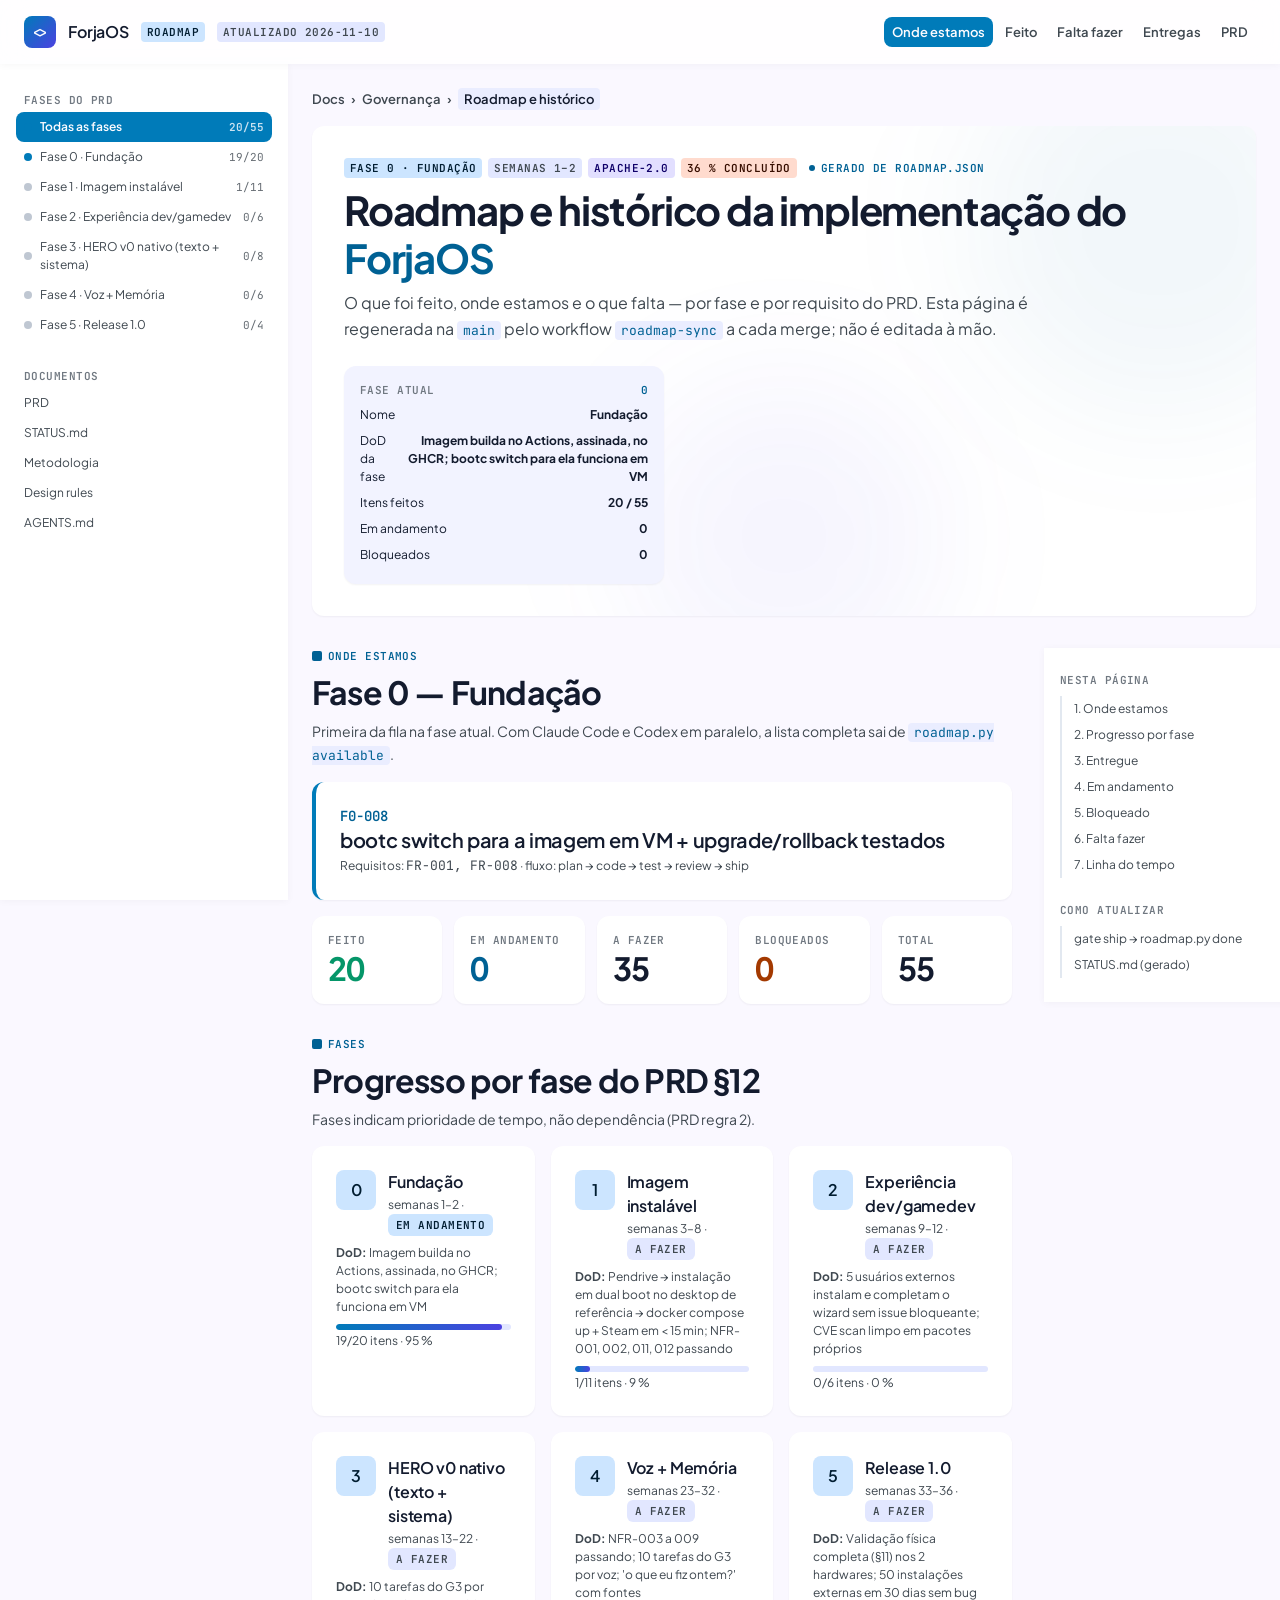
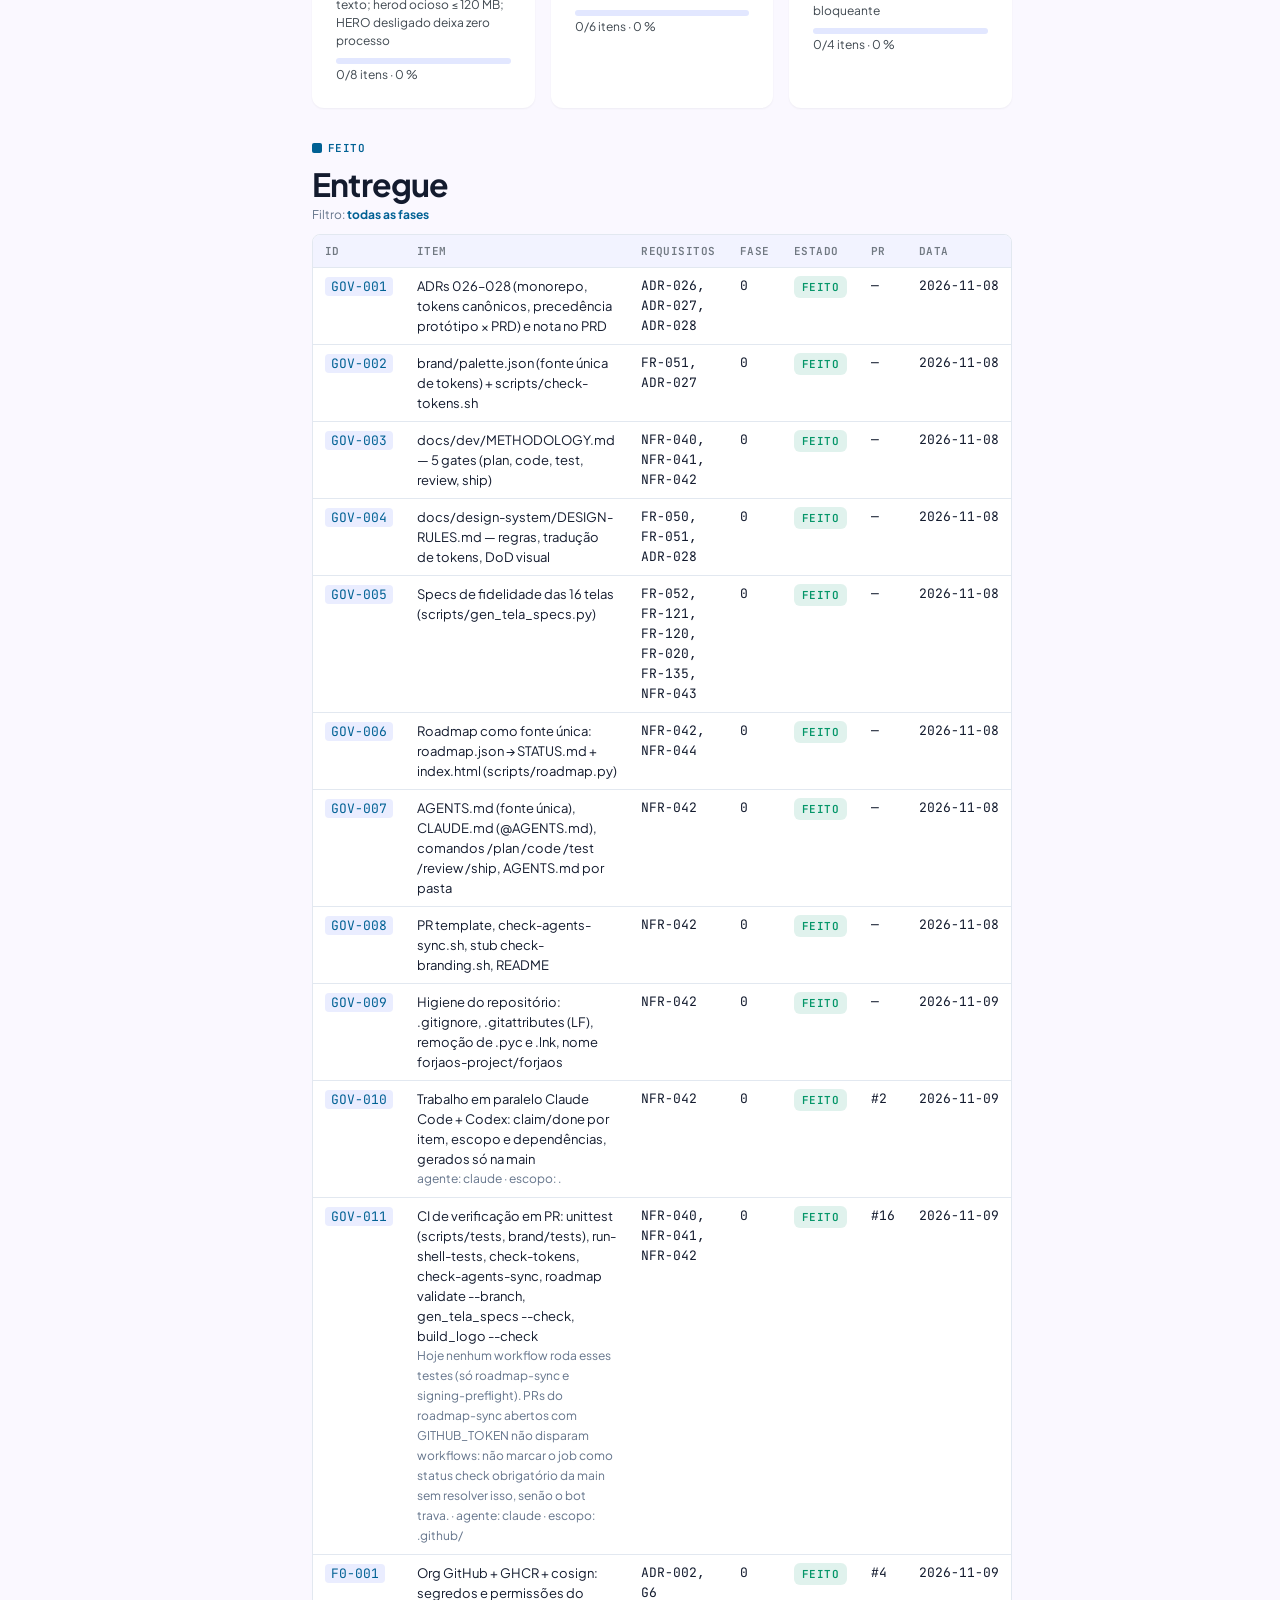
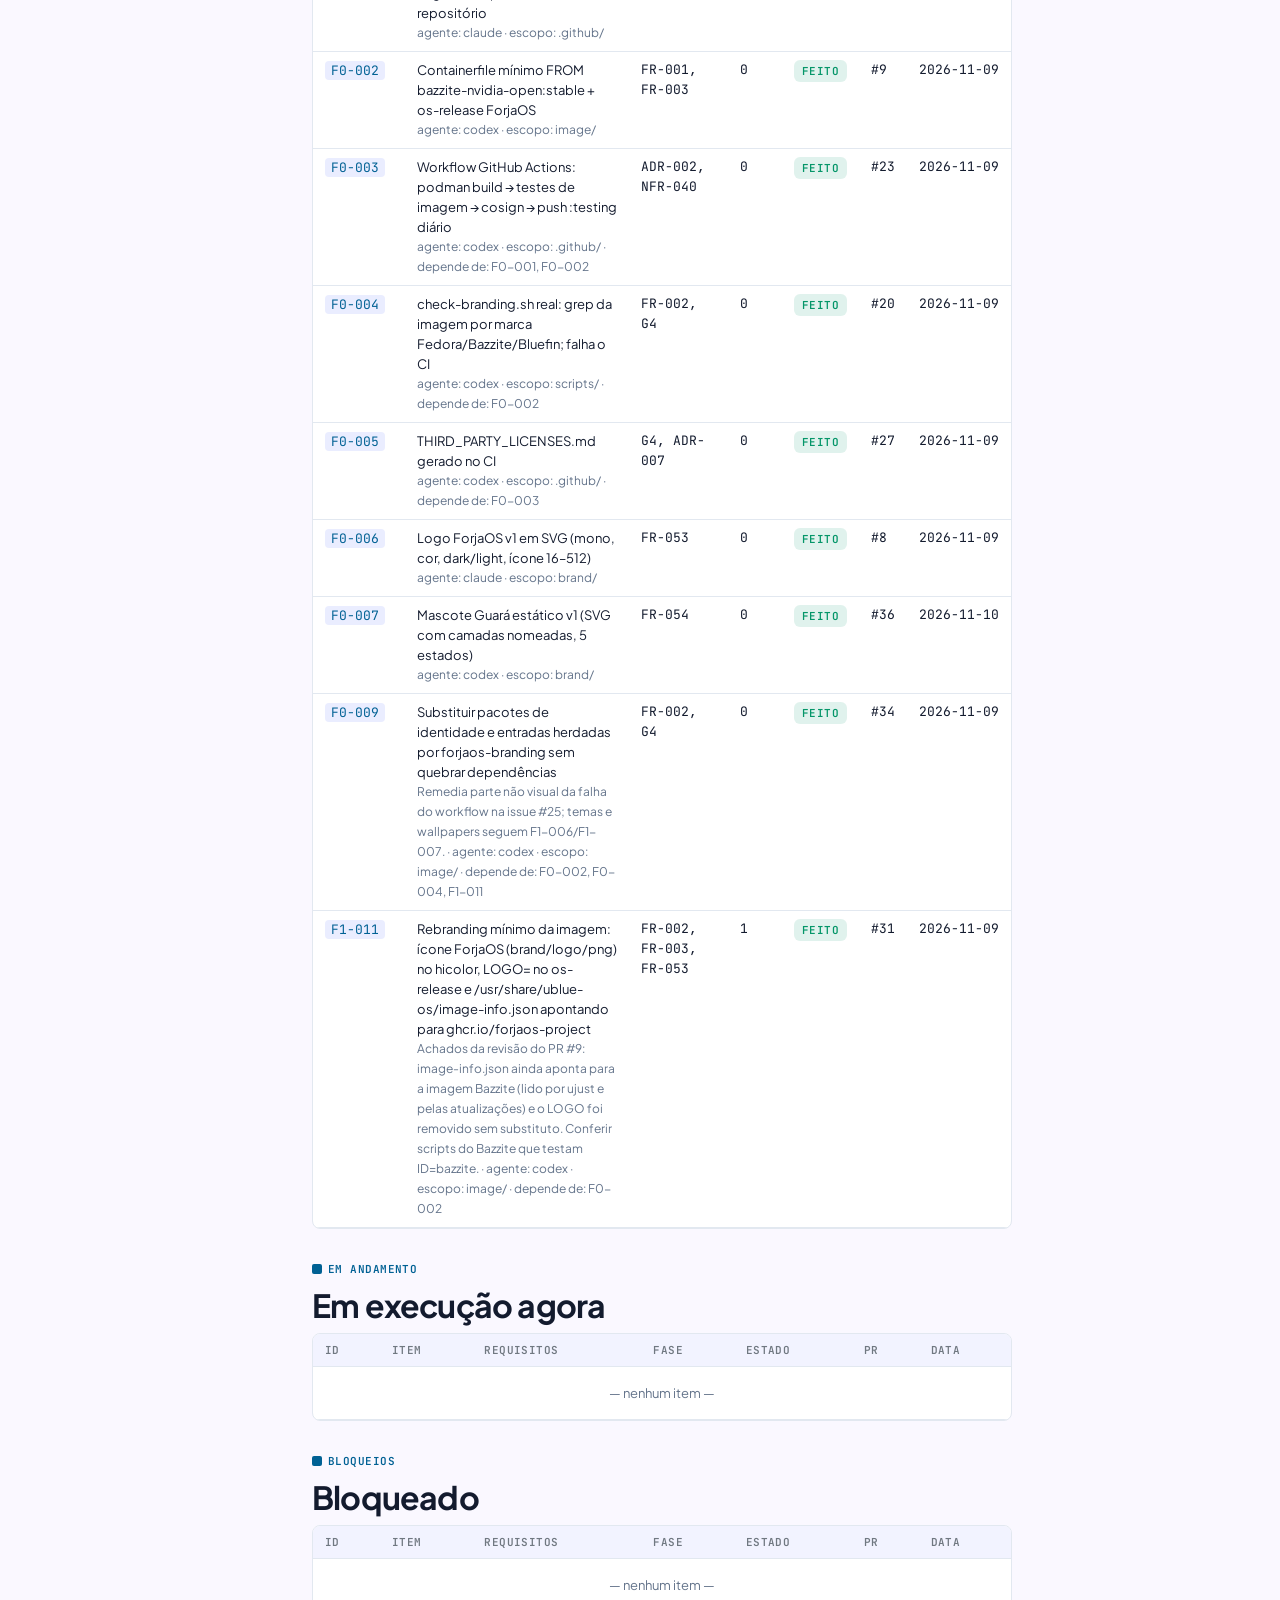
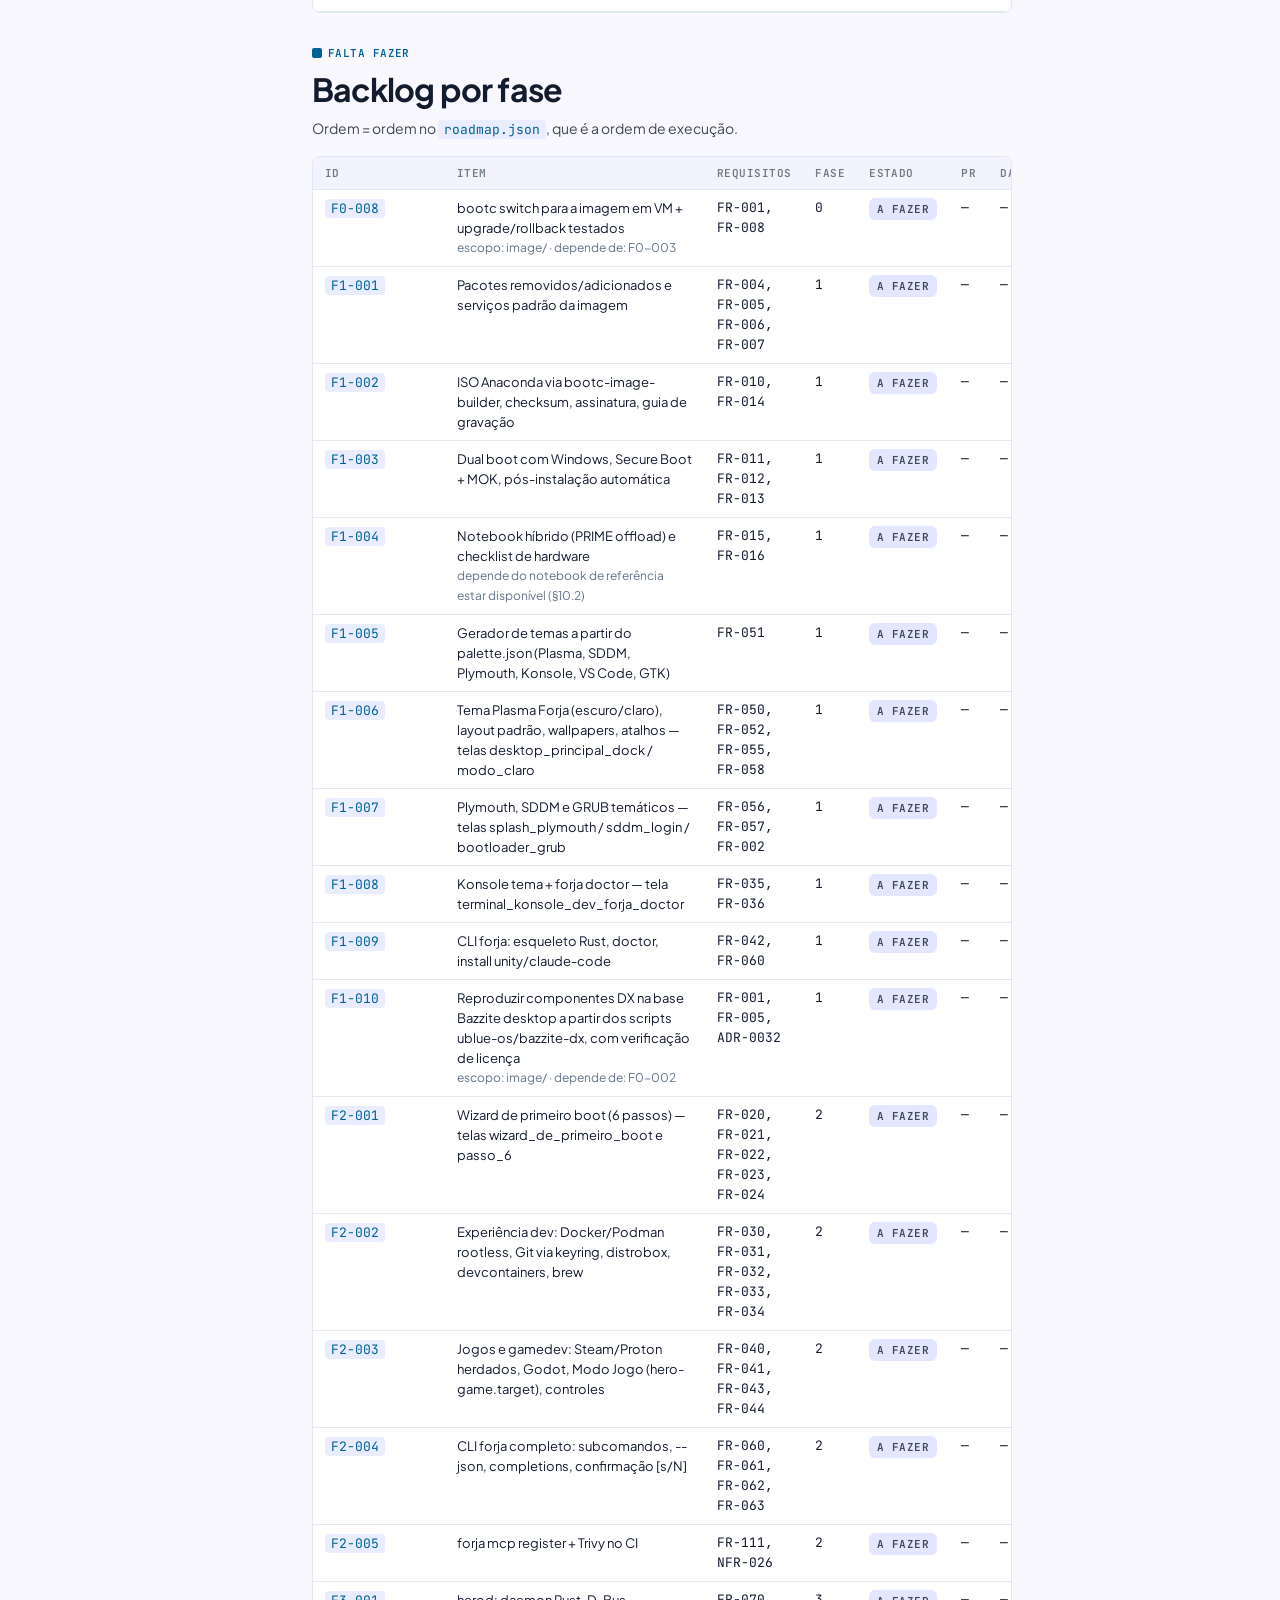
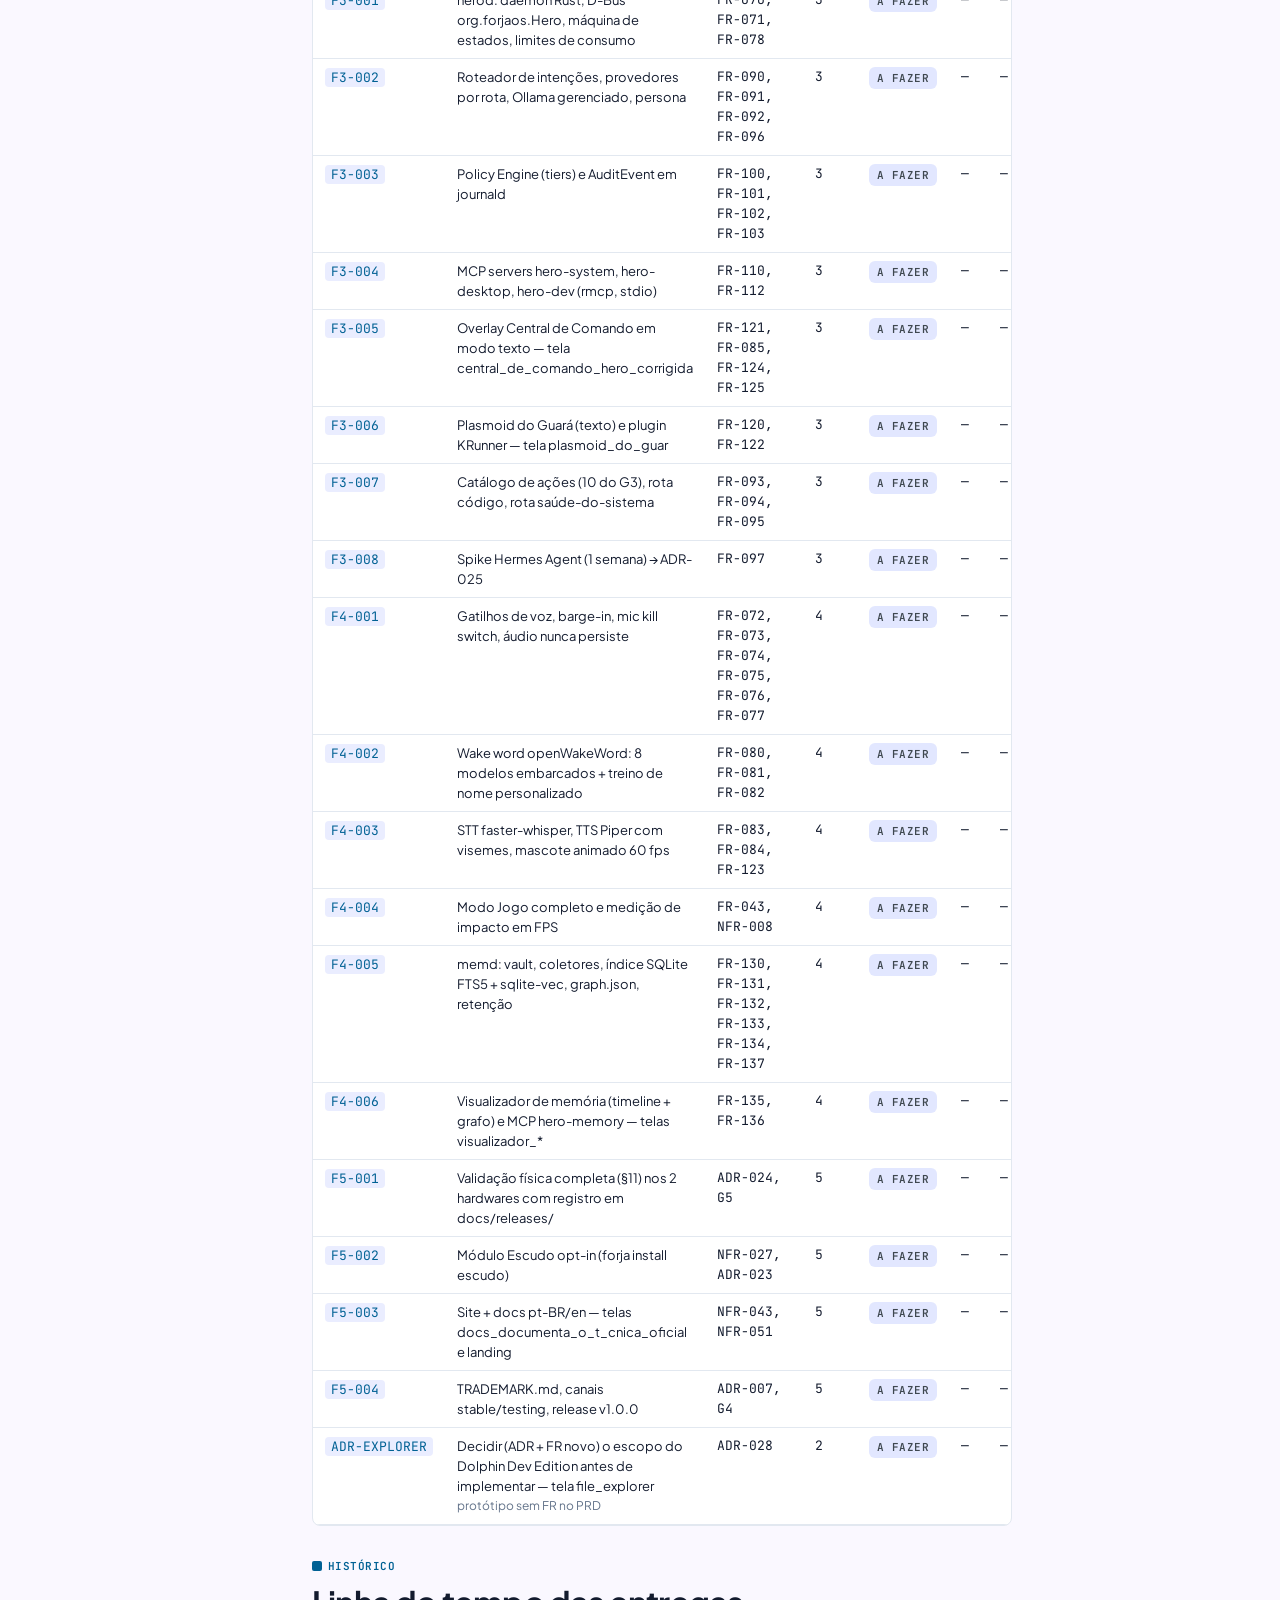
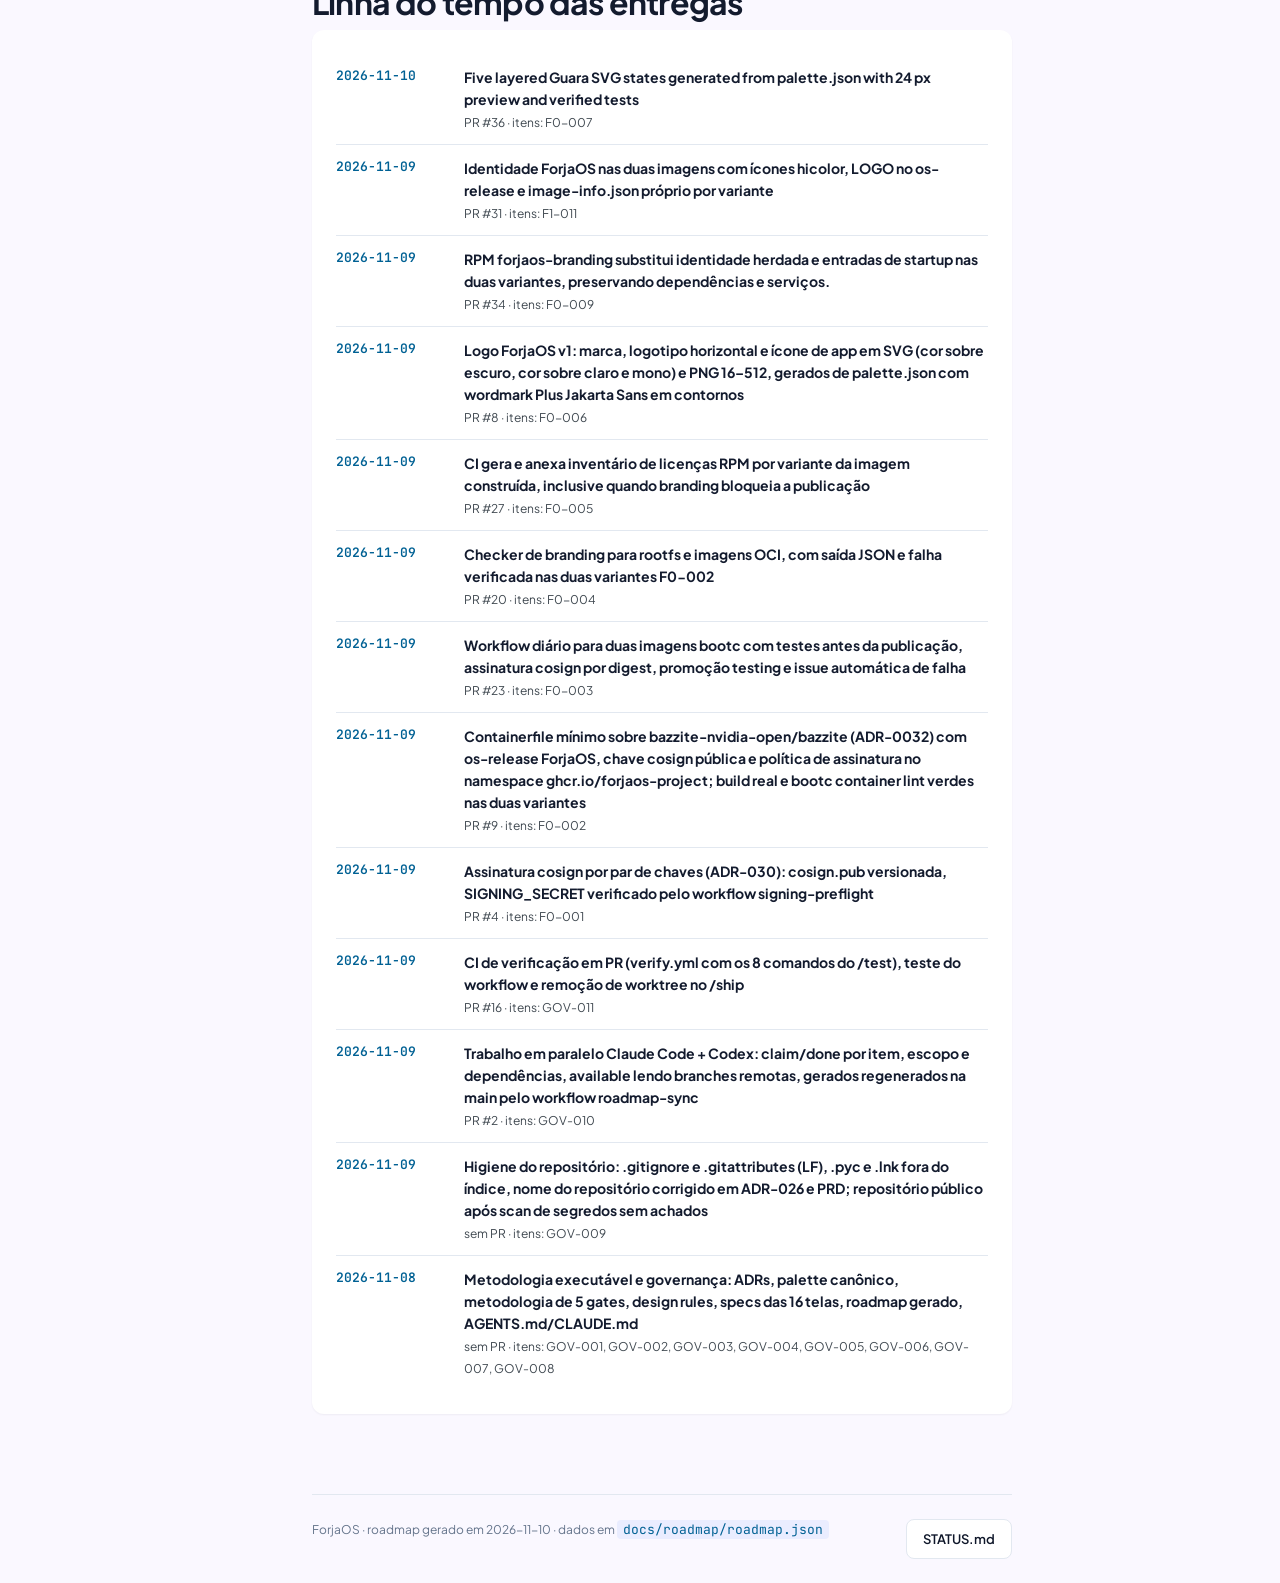
==== commit a7057aca: "chore(roadmap): regenerate STATUS.md and index.html" ====
--- a/docs/roadmap/index.html
+++ b/docs/roadmap/index.html
@@ -138,7 +138,7 @@
     <div class="brand">
       <a href="#top" class="brand"><span class="logo">&lt;&gt;</span><strong>ForjaOS</strong></a>
       <span class="badge badge-primary">Roadmap</span>
-      <span class="badge badge-neutral">atualizado 2026-11-09</span>
+      <span class="badge badge-neutral">atualizado 2026-11-10</span>
     </div>
     <nav class="top">
       <a href="#onde-estamos" class="active">Onde estamos</a>
@@ -153,8 +153,8 @@
 <aside>
   <div class="group">
     <div class="group-title">Fases do PRD</div>
-    <a class="nav-item active" data-phase="all" href="#top"><span class="dot dot-doing"></span>Todas as fases<span class="count">19/55</span></a>
-    <a href="#fase-0" class="nav-item" data-phase="0"><span class="dot dot-doing"></span>Fase 0 · Fundação<span class="count">18/20</span></a>
+    <a class="nav-item active" data-phase="all" href="#top"><span class="dot dot-doing"></span>Todas as fases<span class="count">20/55</span></a>
+    <a href="#fase-0" class="nav-item" data-phase="0"><span class="dot dot-doing"></span>Fase 0 · Fundação<span class="count">19/20</span></a>
 <a href="#fase-1" class="nav-item" data-phase="1"><span class="dot dot-todo"></span>Fase 1 · Imagem instalável<span class="count">1/11</span></a>
 <a href="#fase-2" class="nav-item" data-phase="2"><span class="dot dot-todo"></span>Fase 2 · Experiência dev/gamedev<span class="count">0/6</span></a>
 <a href="#fase-3" class="nav-item" data-phase="3"><span class="dot dot-todo"></span>Fase 3 · HERO v0 nativo (texto + sistema)<span class="count">0/8</span></a>
@@ -183,7 +183,7 @@
             <span class="badge badge-primary">Fase 0 · Fundação</span>
             <span class="badge badge-neutral">semanas 1–2</span>
             <span class="badge badge-secondary">Apache-2.0</span>
-            <span class="badge badge-tertiary">35 % concluído</span>
+            <span class="badge badge-tertiary">36 % concluído</span>
             <span class="badge live"><i></i>gerado de roadmap.json</span>
           </div>
           <h1 class="display">Roadmap e histórico da implementação do <span>ForjaOS</span></h1>
@@ -193,7 +193,7 @@
           <div class="t"><span>Fase atual</span><span style="color:var(--fj-primary)">0</span></div>
           <div class="row"><span>Nome</span><b>Fundação</b></div>
           <div class="row"><span>DoD da fase</span><b>Imagem builda no Actions, assinada, no GHCR; bootc switch para ela funciona em VM</b></div>
-          <div class="row"><span>Itens feitos</span><b>19 / 55</b></div>
+          <div class="row"><span>Itens feitos</span><b>20 / 55</b></div>
           <div class="row"><span>Em andamento</span><b>0</b></div>
           <div class="row"><span>Bloqueados</span><b>0</b></div>
         </div>
@@ -209,15 +209,15 @@
           <p class="desc">Primeira da fila na fase atual. Com Claude Code e Codex em paralelo, a lista completa sai de <code>roadmap.py available</code>.</p>
           <div class="card next">
             <div>
-              <div class="id">F0-007</div>
-              <h3>Mascote Guará estático v1 (SVG com camadas nomeadas, 5 estados)</h3>
-              <p class="meta">Requisitos: <span class="mono">FR-054</span> · fluxo: plan → code → test → review → ship</p>
+              <div class="id">F0-008</div>
+              <h3>bootc switch para a imagem em VM + upgrade/rollback testados</h3>
+              <p class="meta">Requisitos: <span class="mono">FR-001, FR-008</span> · fluxo: plan → code → test → review → ship</p>
             </div>
           </div>
           <div class="kpis" style="margin-top:16px">
-            <div class="kpi done"><div class="l">Feito</div><div class="v">19</div></div>
+            <div class="kpi done"><div class="l">Feito</div><div class="v">20</div></div>
             <div class="kpi doing"><div class="l">Em andamento</div><div class="v">0</div></div>
-            <div class="kpi"><div class="l">A fazer</div><div class="v">36</div></div>
+            <div class="kpi"><div class="l">A fazer</div><div class="v">35</div></div>
             <div class="kpi blocked"><div class="l">Bloqueados</div><div class="v">0</div></div>
             <div class="kpi"><div class="l">Total</div><div class="v">55</div></div>
           </div>
@@ -228,7 +228,7 @@
           <h2>Progresso por fase do PRD §12</h2>
           <p class="desc">Fases indicam prioridade de tempo, não dependência (PRD regra 2).</p>
           <div class="cards-3">
-            <section class="card phase-card" id="fase-0"><div class="phase-head"><span class="phase-num">0</span><div><h3>Fundação</h3><p class="meta">semanas 1–2 · <span class="pill pill-doing">em andamento</span></p></div></div><p class="dod"><strong>DoD:</strong> Imagem builda no Actions, assinada, no GHCR; bootc switch para ela funciona em VM</p><div class="bar"><span style="width:90%"></span></div><p class="meta">18/20 itens · 90 %</p></section>
+            <section class="card phase-card" id="fase-0"><div class="phase-head"><span class="phase-num">0</span><div><h3>Fundação</h3><p class="meta">semanas 1–2 · <span class="pill pill-doing">em andamento</span></p></div></div><p class="dod"><strong>DoD:</strong> Imagem builda no Actions, assinada, no GHCR; bootc switch para ela funciona em VM</p><div class="bar"><span style="width:95%"></span></div><p class="meta">19/20 itens · 95 %</p></section>
 <section class="card phase-card" id="fase-1"><div class="phase-head"><span class="phase-num">1</span><div><h3>Imagem instalável</h3><p class="meta">semanas 3–8 · <span class="pill pill-todo">a fazer</span></p></div></div><p class="dod"><strong>DoD:</strong> Pendrive → instalação em dual boot no desktop de referência → docker compose up + Steam em &lt; 15 min; NFR-001, 002, 011, 012 passando</p><div class="bar"><span style="width:9%"></span></div><p class="meta">1/11 itens · 9 %</p></section>
 <section class="card phase-card" id="fase-2"><div class="phase-head"><span class="phase-num">2</span><div><h3>Experiência dev/gamedev</h3><p class="meta">semanas 9–12 · <span class="pill pill-todo">a fazer</span></p></div></div><p class="dod"><strong>DoD:</strong> 5 usuários externos instalam e completam o wizard sem issue bloqueante; CVE scan limpo em pacotes próprios</p><div class="bar"><span style="width:0%"></span></div><p class="meta">0/6 itens · 0 %</p></section>
 <section class="card phase-card" id="fase-3"><div class="phase-head"><span class="phase-num">3</span><div><h3>HERO v0 nativo (texto + sistema)</h3><p class="meta">semanas 13–22 · <span class="pill pill-todo">a fazer</span></p></div></div><p class="dod"><strong>DoD:</strong> 10 tarefas do G3 por texto; herod ocioso ≤ 120 MB; HERO desligado deixa zero processo</p><div class="bar"><span style="width:0%"></span></div><p class="meta">0/8 itens · 0 %</p></section>
@@ -260,6 +260,7 @@
 <tr data-phase="0" data-status="done"><td><code>F0-004</code></td><td>check-branding.sh real: grep da imagem por marca Fedora/Bazzite/Bluefin; falha o CI <span class=note>agente: codex · escopo: scripts/ · depende de: F0-002</span></td><td class="mono">FR-002, G4</td><td class="mono">0</td><td><span class="pill pill-done">feito</span></td><td class="mono">#20</td><td class="mono">2026-11-09</td></tr>
 <tr data-phase="0" data-status="done"><td><code>F0-005</code></td><td>THIRD_PARTY_LICENSES.md gerado no CI <span class=note>agente: codex · escopo: .github/ · depende de: F0-003</span></td><td class="mono">G4, ADR-007</td><td class="mono">0</td><td><span class="pill pill-done">feito</span></td><td class="mono">#27</td><td class="mono">2026-11-09</td></tr>
 <tr data-phase="0" data-status="done"><td><code>F0-006</code></td><td>Logo ForjaOS v1 em SVG (mono, cor, dark/light, ícone 16–512) <span class=note>agente: claude · escopo: brand/</span></td><td class="mono">FR-053</td><td class="mono">0</td><td><span class="pill pill-done">feito</span></td><td class="mono">#8</td><td class="mono">2026-11-09</td></tr>
+<tr data-phase="0" data-status="done"><td><code>F0-007</code></td><td>Mascote Guará estático v1 (SVG com camadas nomeadas, 5 estados) <span class=note>agente: codex · escopo: brand/</span></td><td class="mono">FR-054</td><td class="mono">0</td><td><span class="pill pill-done">feito</span></td><td class="mono">#36</td><td class="mono">2026-11-10</td></tr>
 <tr data-phase="0" data-status="done"><td><code>F0-009</code></td><td>Substituir pacotes de identidade e entradas herdadas por forjaos-branding sem quebrar dependências <span class=note>Remedia parte não visual da falha do workflow na issue #25; temas e wallpapers seguem F1-006/F1-007. · agente: codex · escopo: image/ · depende de: F0-002, F0-004, F1-011</span></td><td class="mono">FR-002, G4</td><td class="mono">0</td><td><span class="pill pill-done">feito</span></td><td class="mono">#34</td><td class="mono">2026-11-09</td></tr>
 <tr data-phase="1" data-status="done"><td><code>F1-011</code></td><td>Rebranding mínimo da imagem: ícone ForjaOS (brand/logo/png) no hicolor, LOGO= no os-release e /usr/share/ublue-os/image-info.json apontando para ghcr.io/forjaos-project <span class=note>Achados da revisão do PR #9: image-info.json ainda aponta para a imagem Bazzite (lido por ujust e pelas atualizações) e o LOGO foi removido sem substituto. Conferir scripts do Bazzite que testam ID=bazzite. · agente: codex · escopo: image/ · depende de: F0-002</span></td><td class="mono">FR-002, FR-003, FR-053</td><td class="mono">1</td><td><span class="pill pill-done">feito</span></td><td class="mono">#31</td><td class="mono">2026-11-09</td></tr></tbody>
           </table></div>
@@ -289,8 +290,7 @@
           <p class="desc">Ordem = ordem no <code>roadmap.json</code>, que é a ordem de execução.</p>
           <div class="table-wrap"><table>
             <thead><tr><th>ID</th><th>Item</th><th>Requisitos</th><th>Fase</th><th>Estado</th><th>PR</th><th>Data</th></tr></thead>
-            <tbody><tr data-phase="0" data-status="todo"><td><code>F0-007</code></td><td>Mascote Guará estático v1 (SVG com camadas nomeadas, 5 estados) <span class=note>escopo: brand/</span></td><td class="mono">FR-054</td><td class="mono">0</td><td><span class="pill pill-todo">a fazer</span></td><td class="mono">—</td><td class="mono">—</td></tr>
-<tr data-phase="0" data-status="todo"><td><code>F0-008</code></td><td>bootc switch para a imagem em VM + upgrade/rollback testados <span class=note>escopo: image/ · depende de: F0-003</span></td><td class="mono">FR-001, FR-008</td><td class="mono">0</td><td><span class="pill pill-todo">a fazer</span></td><td class="mono">—</td><td class="mono">—</td></tr>
+            <tbody><tr data-phase="0" data-status="todo"><td><code>F0-008</code></td><td>bootc switch para a imagem em VM + upgrade/rollback testados <span class=note>escopo: image/ · depende de: F0-003</span></td><td class="mono">FR-001, FR-008</td><td class="mono">0</td><td><span class="pill pill-todo">a fazer</span></td><td class="mono">—</td><td class="mono">—</td></tr>
 <tr data-phase="1" data-status="todo"><td><code>F1-001</code></td><td>Pacotes removidos/adicionados e serviços padrão da imagem</td><td class="mono">FR-004, FR-005, FR-006, FR-007</td><td class="mono">1</td><td><span class="pill pill-todo">a fazer</span></td><td class="mono">—</td><td class="mono">—</td></tr>
 <tr data-phase="1" data-status="todo"><td><code>F1-002</code></td><td>ISO Anaconda via bootc-image-builder, checksum, assinatura, guia de gravação</td><td class="mono">FR-010, FR-014</td><td class="mono">1</td><td><span class="pill pill-todo">a fazer</span></td><td class="mono">—</td><td class="mono">—</td></tr>
 <tr data-phase="1" data-status="todo"><td><code>F1-003</code></td><td>Dual boot com Windows, Secure Boot + MOK, pós-instalação automática</td><td class="mono">FR-011, FR-012, FR-013</td><td class="mono">1</td><td><span class="pill pill-todo">a fazer</span></td><td class="mono">—</td><td class="mono">—</td></tr>
@@ -331,7 +331,8 @@
         <section class="section" id="entregas">
           <div class="eyebrow"><i></i>Histórico</div>
           <h2>Linha do tempo das entregas</h2>
-          <div class="card"><ul class="timeline"><li><span class="tl-date mono">2026-11-09</span><div><strong>Identidade ForjaOS nas duas imagens com ícones hicolor, LOGO no os-release e image-info.json próprio por variante</strong><br><span class="meta">PR #31 · itens: F1-011</span></div></li>
+          <div class="card"><ul class="timeline"><li><span class="tl-date mono">2026-11-10</span><div><strong>Five layered Guara SVG states generated from palette.json with 24 px preview and verified tests</strong><br><span class="meta">PR #36 · itens: F0-007</span></div></li>
+<li><span class="tl-date mono">2026-11-09</span><div><strong>Identidade ForjaOS nas duas imagens com ícones hicolor, LOGO no os-release e image-info.json próprio por variante</strong><br><span class="meta">PR #31 · itens: F1-011</span></div></li>
 <li><span class="tl-date mono">2026-11-09</span><div><strong>RPM forjaos-branding substitui identidade herdada e entradas de startup nas duas variantes, preservando dependências e serviços.</strong><br><span class="meta">PR #34 · itens: F0-009</span></div></li>
 <li><span class="tl-date mono">2026-11-09</span><div><strong>Logo ForjaOS v1: marca, logotipo horizontal e ícone de app em SVG (cor sobre escuro, cor sobre claro e mono) e PNG 16–512, gerados de palette.json com wordmark Plus Jakarta Sans em contornos</strong><br><span class="meta">PR #8 · itens: F0-006</span></div></li>
 <li><span class="tl-date mono">2026-11-09</span><div><strong>CI gera e anexa inventário de licenças RPM por variante da imagem construída, inclusive quando branding bloqueia a publicação</strong><br><span class="meta">PR #27 · itens: F0-005</span></div></li>
@@ -346,7 +347,7 @@
         </section>
 
         <footer>
-          <span>ForjaOS · roadmap gerado em 2026-11-09 · dados em <code>docs/roadmap/roadmap.json</code></span>
+          <span>ForjaOS · roadmap gerado em 2026-11-10 · dados em <code>docs/roadmap/roadmap.json</code></span>
           <span><a class="btn btn-ghost" href="../STATUS.md">STATUS.md</a></span>
         </footer>
       </div>
@@ -368,7 +369,7 @@
   </main>
 </div>
 
-<script id="roadmap-data" type="application/json">{"project": "ForjaOS", "phases": [{"id": "0", "name": "Fundação", "weeks": "1–2", "dod": "Imagem builda no Actions, assinada, no GHCR; bootc switch para ela funciona em VM", "status": "doing"}, {"id": "1", "name": "Imagem instalável", "weeks": "3–8", "dod": "Pendrive → instalação em dual boot no desktop de referência → docker compose up + Steam em < 15 min; NFR-001, 002, 011, 012 passando", "status": "todo"}, {"id": "2", "name": "Experiência dev/gamedev", "weeks": "9–12", "dod": "5 usuários externos instalam e completam o wizard sem issue bloqueante; CVE scan limpo em pacotes próprios", "status": "todo"}, {"id": "3", "name": "HERO v0 nativo (texto + sistema)", "weeks": "13–22", "dod": "10 tarefas do G3 por texto; herod ocioso ≤ 120 MB; HERO desligado deixa zero processo", "status": "todo"}, {"id": "4", "name": "Voz + Memória", "weeks": "23–32", "dod": "NFR-003 a 009 passando; 10 tarefas do G3 por voz; 'o que eu fiz ontem?' com fontes", "status": "todo"}, {"id": "5", "name": "Release 1.0", "weeks": "33–36", "dod": "Validação física completa (§11) nos 2 hardwares; 50 instalações externas em 30 dias sem bug bloqueante", "status": "todo"}], "items": [{"id": "GOV-001", "fr": ["ADR-026", "ADR-027", "ADR-028"], "phase": "0", "title": "ADRs 026–028 (monorepo, tokens canônicos, precedência protótipo × PRD) e nota no PRD", "status": "done", "pr": null, "merged_at": "2026-11-08"}, {"id": "GOV-002", "fr": ["FR-051", "ADR-027"], "phase": "0", "title": "brand/palette.json (fonte única de tokens) + scripts/check-tokens.sh", "status": "done", "pr": null, "merged_at": "2026-11-08"}, {"id": "GOV-003", "fr": ["NFR-040", "NFR-041", "NFR-042"], "phase": "0", "title": "docs/dev/METHODOLOGY.md — 5 gates (plan, code, test, review, ship)", "status": "done", "pr": null, "merged_at": "2026-11-08"}, {"id": "GOV-004", "fr": ["FR-050", "FR-051", "ADR-028"], "phase": "0", "title": "docs/design-system/DESIGN-RULES.md — regras, tradução de tokens, DoD visual", "status": "done", "pr": null, "merged_at": "2026-11-08"}, {"id": "GOV-005", "fr": ["FR-052", "FR-121", "FR-120", "FR-020", "FR-135", "NFR-043"], "phase": "0", "title": "Specs de fidelidade das 16 telas (scripts/gen_tela_specs.py)", "status": "done", "pr": null, "merged_at": "2026-11-08"}, {"id": "GOV-006", "fr": ["NFR-042", "NFR-044"], "phase": "0", "title": "Roadmap como fonte única: roadmap.json → STATUS.md + index.html (scripts/roadmap.py)", "status": "done", "pr": null, "merged_at": "2026-11-08"}, {"id": "GOV-007", "fr": ["NFR-042"], "phase": "0", "title": "AGENTS.md (fonte única), CLAUDE.md (@AGENTS.md), comandos /plan /code /test /review /ship, AGENTS.md por pasta", "status": "done", "pr": null, "merged_at": "2026-11-08"}, {"id": "GOV-008", "fr": ["NFR-042"], "phase": "0", "title": "PR template, check-agents-sync.sh, stub check-branding.sh, README", "status": "done", "pr": null, "merged_at": "2026-11-08"}, {"id": "GOV-009", "fr": ["NFR-042"], "phase": "0", "title": "Higiene do repositório: .gitignore, .gitattributes (LF), remoção de .pyc e .lnk, nome forjaos-project/forjaos", "status": "done", "pr": null, "merged_at": "2026-11-09"}, {"id": "GOV-010", "fr": ["NFR-042"], "phase": "0", "title": "Trabalho em paralelo Claude Code + Codex: claim/done por item, escopo e dependências, gerados só na main", "status": "done", "agent": "claude", "scope": ".", "claimed_at": "2026-11-09", "pr": 2, "merged_at": "2026-11-09", "summary": "Trabalho em paralelo Claude Code + Codex: claim/done por item, escopo e dependências, available lendo branches remotas, gerados regenerados na main pelo workflow roadmap-sync"}, {"id": "GOV-011", "fr": ["NFR-040", "NFR-041", "NFR-042"], "phase": "0", "title": "CI de verificação em PR: unittest (scripts/tests, brand/tests), run-shell-tests, check-tokens, check-agents-sync, roadmap validate --branch, gen_tela_specs --check, build_logo --check", "status": "done", "scope": ".github/", "notes": "Hoje nenhum workflow roda esses testes (só roadmap-sync e signing-preflight). PRs do roadmap-sync abertos com GITHUB_TOKEN não disparam workflows: não marcar o job como status check obrigatório da main sem resolver isso, senão o bot trava.", "agent": "claude", "claimed_at": "2026-11-09", "pr": 16, "merged_at": "2026-11-09", "summary": "CI de verificação em PR (verify.yml com os 8 comandos do /test), teste do workflow e remoção de worktree no /ship"}, {"id": "F0-001", "fr": ["ADR-002", "G6"], "phase": "0", "title": "Org GitHub + GHCR + cosign: segredos e permissões do repositório", "status": "done", "scope": ".github/", "agent": "claude", "claimed_at": "2026-11-08", "pr": 4, "merged_at": "2026-11-09", "summary": "Assinatura cosign por par de chaves (ADR-030): cosign.pub versionada, SIGNING_SECRET verificado pelo workflow signing-preflight"}, {"id": "F0-002", "fr": ["FR-001", "FR-003"], "phase": "0", "title": "Containerfile mínimo FROM bazzite-nvidia-open:stable + os-release ForjaOS", "status": "done", "scope": "image/", "agent": "codex", "claimed_at": "2026-11-09", "pr": 9, "merged_at": "2026-11-09", "summary": "Containerfile mínimo sobre bazzite-nvidia-open/bazzite (ADR-0032) com os-release ForjaOS, chave cosign pública e política de assinatura no namespace ghcr.io/forjaos-project; build real e bootc container lint verdes nas duas variantes"}, {"id": "F0-003", "fr": ["ADR-002", "NFR-040"], "phase": "0", "title": "Workflow GitHub Actions: podman build → testes de imagem → cosign → push :testing diário", "status": "done", "scope": ".github/", "depends_on": ["F0-001", "F0-002"], "agent": "codex", "claimed_at": "2026-11-09", "pr": 23, "merged_at": "2026-11-09", "summary": "Workflow diário para duas imagens bootc com testes antes da publicação, assinatura cosign por digest, promoção testing e issue automática de falha"}, {"id": "F0-004", "fr": ["FR-002", "G4"], "phase": "0", "title": "check-branding.sh real: grep da imagem por marca Fedora/Bazzite/Bluefin; falha o CI", "status": "done", "scope": "scripts/", "depends_on": ["F0-002"], "agent": "codex", "claimed_at": "2026-11-09", "pr": 20, "merged_at": "2026-11-09", "summary": "Checker de branding para rootfs e imagens OCI, com saída JSON e falha verificada nas duas variantes F0-002"}, {"id": "F0-005", "fr": ["G4", "ADR-007"], "phase": "0", "title": "THIRD_PARTY_LICENSES.md gerado no CI", "status": "done", "scope": ".github/", "depends_on": ["F0-003"], "agent": "codex", "claimed_at": "2026-11-09", "pr": 27, "merged_at": "2026-11-09", "summary": "CI gera e anexa inventário de licenças RPM por variante da imagem construída, inclusive quando branding bloqueia a publicação"}, {"id": "F0-006", "fr": ["FR-053"], "phase": "0", "title": "Logo ForjaOS v1 em SVG (mono, cor, dark/light, ícone 16–512)", "status": "done", "scope": "brand/", "agent": "claude", "claimed_at": "2026-11-09", "pr": 8, "merged_at": "2026-11-09", "summary": "Logo ForjaOS v1: marca, logotipo horizontal e ícone de app em SVG (cor sobre escuro, cor sobre claro e mono) e PNG 16–512, gerados de palette.json com wordmark Plus Jakarta Sans em contornos"}, {"id": "F0-007", "fr": ["FR-054"], "phase": "0", "title": "Mascote Guará estático v1 (SVG com camadas nomeadas, 5 estados)", "status": "todo", "scope": "brand/"}, {"id": "F0-008", "fr": ["FR-001", "FR-008"], "phase": "0", "title": "bootc switch para a imagem em VM + upgrade/rollback testados", "status": "todo", "scope": "image/", "depends_on": ["F0-003"]}, {"id": "F0-009", "fr": ["FR-002", "G4"], "phase": "0", "title": "Substituir pacotes de identidade e entradas herdadas por forjaos-branding sem quebrar dependências", "status": "done", "scope": "image/", "depends_on": ["F0-002", "F0-004", "F1-011"], "notes": "Remedia parte não visual da falha do workflow na issue #25; temas e wallpapers seguem F1-006/F1-007.", "agent": "codex", "claimed_at": "2026-11-09", "pr": 34, "merged_at": "2026-11-09", "summary": "RPM forjaos-branding substitui identidade herdada e entradas de startup nas duas variantes, preservando dependências e serviços."}, {"id": "F1-001", "fr": ["FR-004", "FR-005", "FR-006", "FR-007"], "phase": "1", "title": "Pacotes removidos/adicionados e serviços padrão da imagem", "status": "todo"}, {"id": "F1-002", "fr": ["FR-010", "FR-014"], "phase": "1", "title": "ISO Anaconda via bootc-image-builder, checksum, assinatura, guia de gravação", "status": "todo"}, {"id": "F1-003", "fr": ["FR-011", "FR-012", "FR-013"], "phase": "1", "title": "Dual boot com Windows, Secure Boot + MOK, pós-instalação automática", "status": "todo"}, {"id": "F1-004", "fr": ["FR-015", "FR-016"], "phase": "1", "title": "Notebook híbrido (PRIME offload) e checklist de hardware", "status": "todo", "notes": "depende do notebook de referência estar disponível (§10.2)"}, {"id": "F1-005", "fr": ["FR-051"], "phase": "1", "title": "Gerador de temas a partir do palette.json (Plasma, SDDM, Plymouth, Konsole, VS Code, GTK)", "status": "todo"}, {"id": "F1-006", "fr": ["FR-050", "FR-052", "FR-055", "FR-058"], "phase": "1", "title": "Tema Plasma Forja (escuro/claro), layout padrão, wallpapers, atalhos — telas desktop_principal_dock / modo_claro", "status": "todo"}, {"id": "F1-007", "fr": ["FR-056", "FR-057", "FR-002"], "phase": "1", "title": "Plymouth, SDDM e GRUB temáticos — telas splash_plymouth / sddm_login / bootloader_grub", "status": "todo"}, {"id": "F1-011", "fr": ["FR-002", "FR-003", "FR-053"], "phase": "1", "title": "Rebranding mínimo da imagem: ícone ForjaOS (brand/logo/png) no hicolor, LOGO= no os-release e /usr/share/ublue-os/image-info.json apontando para ghcr.io/forjaos-project", "status": "done", "scope": "image/", "depends_on": ["F0-002"], "notes": "Achados da revisão do PR #9: image-info.json ainda aponta para a imagem Bazzite (lido por ujust e pelas atualizações) e o LOGO foi removido sem substituto. Conferir scripts do Bazzite que testam ID=bazzite.", "agent": "codex", "claimed_at": "2026-11-09", "pr": 31, "merged_at": "2026-11-09", "summary": "Identidade ForjaOS nas duas imagens com ícones hicolor, LOGO no os-release e image-info.json próprio por variante"}, {"id": "F1-008", "fr": ["FR-035", "FR-036"], "phase": "1", "title": "Konsole tema + forja doctor — tela terminal_konsole_dev_forja_doctor", "status": "todo"}, {"id": "F1-009", "fr": ["FR-042", "FR-060"], "phase": "1", "title": "CLI forja: esqueleto Rust, doctor, install unity/claude-code", "status": "todo"}, {"id": "F1-010", "fr": ["FR-001", "FR-005", "ADR-0032"], "phase": "1", "title": "Reproduzir componentes DX na base Bazzite desktop a partir dos scripts ublue-os/bazzite-dx, com verificação de licença", "status": "todo", "scope": "image/", "depends_on": ["F0-002"]}, {"id": "F2-001", "fr": ["FR-020", "FR-021", "FR-022", "FR-023", "FR-024"], "phase": "2", "title": "Wizard de primeiro boot (6 passos) — telas wizard_de_primeiro_boot e passo_6", "status": "todo"}, {"id": "F2-002", "fr": ["FR-030", "FR-031", "FR-032", "FR-033", "FR-034"], "phase": "2", "title": "Experiência dev: Docker/Podman rootless, Git via keyring, distrobox, devcontainers, brew", "status": "todo"}, {"id": "F2-003", "fr": ["FR-040", "FR-041", "FR-043", "FR-044"], "phase": "2", "title": "Jogos e gamedev: Steam/Proton herdados, Godot, Modo Jogo (hero-game.target), controles", "status": "todo"}, {"id": "F2-004", "fr": ["FR-060", "FR-061", "FR-062", "FR-063"], "phase": "2", "title": "CLI forja completo: subcomandos, --json, completions, confirmação [s/N]", "status": "todo"}, {"id": "F2-005", "fr": ["FR-111", "NFR-026"], "phase": "2", "title": "forja mcp register + Trivy no CI", "status": "todo"}, {"id": "F3-001", "fr": ["FR-070", "FR-071", "FR-078"], "phase": "3", "title": "herod: daemon Rust, D-Bus org.forjaos.Hero, máquina de estados, limites de consumo", "status": "todo"}, {"id": "F3-002", "fr": ["FR-090", "FR-091", "FR-092", "FR-096"], "phase": "3", "title": "Roteador de intenções, provedores por rota, Ollama gerenciado, persona", "status": "todo"}, {"id": "F3-003", "fr": ["FR-100", "FR-101", "FR-102", "FR-103"], "phase": "3", "title": "Policy Engine (tiers) e AuditEvent em journald", "status": "todo"}, {"id": "F3-004", "fr": ["FR-110", "FR-112"], "phase": "3", "title": "MCP servers hero-system, hero-desktop, hero-dev (rmcp, stdio)", "status": "todo"}, {"id": "F3-005", "fr": ["FR-121", "FR-085", "FR-124", "FR-125"], "phase": "3", "title": "Overlay Central de Comando em modo texto — tela central_de_comando_hero_corrigida", "status": "todo"}, {"id": "F3-006", "fr": ["FR-120", "FR-122"], "phase": "3", "title": "Plasmoid do Guará (texto) e plugin KRunner — tela plasmoid_do_guar", "status": "todo"}, {"id": "F3-007", "fr": ["FR-093", "FR-094", "FR-095"], "phase": "3", "title": "Catálogo de ações (10 do G3), rota código, rota saúde-do-sistema", "status": "todo"}, {"id": "F3-008", "fr": ["FR-097"], "phase": "3", "title": "Spike Hermes Agent (1 semana) → ADR-025", "status": "todo"}, {"id": "F4-001", "fr": ["FR-072", "FR-073", "FR-074", "FR-075", "FR-076", "FR-077"], "phase": "4", "title": "Gatilhos de voz, barge-in, mic kill switch, áudio nunca persiste", "status": "todo"}, {"id": "F4-002", "fr": ["FR-080", "FR-081", "FR-082"], "phase": "4", "title": "Wake word openWakeWord: 8 modelos embarcados + treino de nome personalizado", "status": "todo"}, {"id": "F4-003", "fr": ["FR-083", "FR-084", "FR-123"], "phase": "4", "title": "STT faster-whisper, TTS Piper com visemes, mascote animado 60 fps", "status": "todo"}, {"id": "F4-004", "fr": ["FR-043", "NFR-008"], "phase": "4", "title": "Modo Jogo completo e medição de impacto em FPS", "status": "todo"}, {"id": "F4-005", "fr": ["FR-130", "FR-131", "FR-132", "FR-133", "FR-134", "FR-137"], "phase": "4", "title": "memd: vault, coletores, índice SQLite FTS5 + sqlite-vec, graph.json, retenção", "status": "todo"}, {"id": "F4-006", "fr": ["FR-135", "FR-136"], "phase": "4", "title": "Visualizador de memória (timeline + grafo) e MCP hero-memory — telas visualizador_*", "status": "todo"}, {"id": "F5-001", "fr": ["ADR-024", "G5"], "phase": "5", "title": "Validação física completa (§11) nos 2 hardwares com registro em docs/releases/", "status": "todo"}, {"id": "F5-002", "fr": ["NFR-027", "ADR-023"], "phase": "5", "title": "Módulo Escudo opt-in (forja install escudo)", "status": "todo"}, {"id": "F5-003", "fr": ["NFR-043", "NFR-051"], "phase": "5", "title": "Site + docs pt-BR/en — telas docs_documenta_o_t_cnica_oficial e landing", "status": "todo"}, {"id": "F5-004", "fr": ["ADR-007", "G4"], "phase": "5", "title": "TRADEMARK.md, canais stable/testing, release v1.0.0", "status": "todo"}, {"id": "ADR-EXPLORER", "fr": ["ADR-028"], "phase": "2", "title": "Decidir (ADR + FR novo) o escopo do Dolphin Dev Edition antes de implementar — tela file_explorer", "status": "todo", "notes": "protótipo sem FR no PRD"}], "deliveries": [{"date": "2026-11-08", "pr": null, "items": ["GOV-001", "GOV-002", "GOV-003", "GOV-004", "GOV-005", "GOV-006", "GOV-007", "GOV-008"], "summary": "Metodologia executável e governança: ADRs, palette canônico, metodologia de 5 gates, design rules, specs das 16 telas, roadmap gerado, AGENTS.md/CLAUDE.md"}, {"date": "2026-11-09", "pr": null, "items": ["GOV-009"], "summary": "Higiene do repositório: .gitignore e .gitattributes (LF), .pyc e .lnk fora do índice, nome do repositório corrigido em ADR-026 e PRD; repositório público após scan de segredos sem achados"}]}</script>
+<script id="roadmap-data" type="application/json">{"project": "ForjaOS", "phases": [{"id": "0", "name": "Fundação", "weeks": "1–2", "dod": "Imagem builda no Actions, assinada, no GHCR; bootc switch para ela funciona em VM", "status": "doing"}, {"id": "1", "name": "Imagem instalável", "weeks": "3–8", "dod": "Pendrive → instalação em dual boot no desktop de referência → docker compose up + Steam em < 15 min; NFR-001, 002, 011, 012 passando", "status": "todo"}, {"id": "2", "name": "Experiência dev/gamedev", "weeks": "9–12", "dod": "5 usuários externos instalam e completam o wizard sem issue bloqueante; CVE scan limpo em pacotes próprios", "status": "todo"}, {"id": "3", "name": "HERO v0 nativo (texto + sistema)", "weeks": "13–22", "dod": "10 tarefas do G3 por texto; herod ocioso ≤ 120 MB; HERO desligado deixa zero processo", "status": "todo"}, {"id": "4", "name": "Voz + Memória", "weeks": "23–32", "dod": "NFR-003 a 009 passando; 10 tarefas do G3 por voz; 'o que eu fiz ontem?' com fontes", "status": "todo"}, {"id": "5", "name": "Release 1.0", "weeks": "33–36", "dod": "Validação física completa (§11) nos 2 hardwares; 50 instalações externas em 30 dias sem bug bloqueante", "status": "todo"}], "items": [{"id": "GOV-001", "fr": ["ADR-026", "ADR-027", "ADR-028"], "phase": "0", "title": "ADRs 026–028 (monorepo, tokens canônicos, precedência protótipo × PRD) e nota no PRD", "status": "done", "pr": null, "merged_at": "2026-11-08"}, {"id": "GOV-002", "fr": ["FR-051", "ADR-027"], "phase": "0", "title": "brand/palette.json (fonte única de tokens) + scripts/check-tokens.sh", "status": "done", "pr": null, "merged_at": "2026-11-08"}, {"id": "GOV-003", "fr": ["NFR-040", "NFR-041", "NFR-042"], "phase": "0", "title": "docs/dev/METHODOLOGY.md — 5 gates (plan, code, test, review, ship)", "status": "done", "pr": null, "merged_at": "2026-11-08"}, {"id": "GOV-004", "fr": ["FR-050", "FR-051", "ADR-028"], "phase": "0", "title": "docs/design-system/DESIGN-RULES.md — regras, tradução de tokens, DoD visual", "status": "done", "pr": null, "merged_at": "2026-11-08"}, {"id": "GOV-005", "fr": ["FR-052", "FR-121", "FR-120", "FR-020", "FR-135", "NFR-043"], "phase": "0", "title": "Specs de fidelidade das 16 telas (scripts/gen_tela_specs.py)", "status": "done", "pr": null, "merged_at": "2026-11-08"}, {"id": "GOV-006", "fr": ["NFR-042", "NFR-044"], "phase": "0", "title": "Roadmap como fonte única: roadmap.json → STATUS.md + index.html (scripts/roadmap.py)", "status": "done", "pr": null, "merged_at": "2026-11-08"}, {"id": "GOV-007", "fr": ["NFR-042"], "phase": "0", "title": "AGENTS.md (fonte única), CLAUDE.md (@AGENTS.md), comandos /plan /code /test /review /ship, AGENTS.md por pasta", "status": "done", "pr": null, "merged_at": "2026-11-08"}, {"id": "GOV-008", "fr": ["NFR-042"], "phase": "0", "title": "PR template, check-agents-sync.sh, stub check-branding.sh, README", "status": "done", "pr": null, "merged_at": "2026-11-08"}, {"id": "GOV-009", "fr": ["NFR-042"], "phase": "0", "title": "Higiene do repositório: .gitignore, .gitattributes (LF), remoção de .pyc e .lnk, nome forjaos-project/forjaos", "status": "done", "pr": null, "merged_at": "2026-11-09"}, {"id": "GOV-010", "fr": ["NFR-042"], "phase": "0", "title": "Trabalho em paralelo Claude Code + Codex: claim/done por item, escopo e dependências, gerados só na main", "status": "done", "agent": "claude", "scope": ".", "claimed_at": "2026-11-09", "pr": 2, "merged_at": "2026-11-09", "summary": "Trabalho em paralelo Claude Code + Codex: claim/done por item, escopo e dependências, available lendo branches remotas, gerados regenerados na main pelo workflow roadmap-sync"}, {"id": "GOV-011", "fr": ["NFR-040", "NFR-041", "NFR-042"], "phase": "0", "title": "CI de verificação em PR: unittest (scripts/tests, brand/tests), run-shell-tests, check-tokens, check-agents-sync, roadmap validate --branch, gen_tela_specs --check, build_logo --check", "status": "done", "scope": ".github/", "notes": "Hoje nenhum workflow roda esses testes (só roadmap-sync e signing-preflight). PRs do roadmap-sync abertos com GITHUB_TOKEN não disparam workflows: não marcar o job como status check obrigatório da main sem resolver isso, senão o bot trava.", "agent": "claude", "claimed_at": "2026-11-09", "pr": 16, "merged_at": "2026-11-09", "summary": "CI de verificação em PR (verify.yml com os 8 comandos do /test), teste do workflow e remoção de worktree no /ship"}, {"id": "F0-001", "fr": ["ADR-002", "G6"], "phase": "0", "title": "Org GitHub + GHCR + cosign: segredos e permissões do repositório", "status": "done", "scope": ".github/", "agent": "claude", "claimed_at": "2026-11-08", "pr": 4, "merged_at": "2026-11-09", "summary": "Assinatura cosign por par de chaves (ADR-030): cosign.pub versionada, SIGNING_SECRET verificado pelo workflow signing-preflight"}, {"id": "F0-002", "fr": ["FR-001", "FR-003"], "phase": "0", "title": "Containerfile mínimo FROM bazzite-nvidia-open:stable + os-release ForjaOS", "status": "done", "scope": "image/", "agent": "codex", "claimed_at": "2026-11-09", "pr": 9, "merged_at": "2026-11-09", "summary": "Containerfile mínimo sobre bazzite-nvidia-open/bazzite (ADR-0032) com os-release ForjaOS, chave cosign pública e política de assinatura no namespace ghcr.io/forjaos-project; build real e bootc container lint verdes nas duas variantes"}, {"id": "F0-003", "fr": ["ADR-002", "NFR-040"], "phase": "0", "title": "Workflow GitHub Actions: podman build → testes de imagem → cosign → push :testing diário", "status": "done", "scope": ".github/", "depends_on": ["F0-001", "F0-002"], "agent": "codex", "claimed_at": "2026-11-09", "pr": 23, "merged_at": "2026-11-09", "summary": "Workflow diário para duas imagens bootc com testes antes da publicação, assinatura cosign por digest, promoção testing e issue automática de falha"}, {"id": "F0-004", "fr": ["FR-002", "G4"], "phase": "0", "title": "check-branding.sh real: grep da imagem por marca Fedora/Bazzite/Bluefin; falha o CI", "status": "done", "scope": "scripts/", "depends_on": ["F0-002"], "agent": "codex", "claimed_at": "2026-11-09", "pr": 20, "merged_at": "2026-11-09", "summary": "Checker de branding para rootfs e imagens OCI, com saída JSON e falha verificada nas duas variantes F0-002"}, {"id": "F0-005", "fr": ["G4", "ADR-007"], "phase": "0", "title": "THIRD_PARTY_LICENSES.md gerado no CI", "status": "done", "scope": ".github/", "depends_on": ["F0-003"], "agent": "codex", "claimed_at": "2026-11-09", "pr": 27, "merged_at": "2026-11-09", "summary": "CI gera e anexa inventário de licenças RPM por variante da imagem construída, inclusive quando branding bloqueia a publicação"}, {"id": "F0-006", "fr": ["FR-053"], "phase": "0", "title": "Logo ForjaOS v1 em SVG (mono, cor, dark/light, ícone 16–512)", "status": "done", "scope": "brand/", "agent": "claude", "claimed_at": "2026-11-09", "pr": 8, "merged_at": "2026-11-09", "summary": "Logo ForjaOS v1: marca, logotipo horizontal e ícone de app em SVG (cor sobre escuro, cor sobre claro e mono) e PNG 16–512, gerados de palette.json com wordmark Plus Jakarta Sans em contornos"}, {"id": "F0-007", "fr": ["FR-054"], "phase": "0", "title": "Mascote Guará estático v1 (SVG com camadas nomeadas, 5 estados)", "status": "done", "scope": "brand/", "agent": "codex", "claimed_at": "2026-11-10", "pr": 36, "merged_at": "2026-11-10", "summary": "Five layered Guara SVG states generated from palette.json with 24 px preview and verified tests"}, {"id": "F0-008", "fr": ["FR-001", "FR-008"], "phase": "0", "title": "bootc switch para a imagem em VM + upgrade/rollback testados", "status": "todo", "scope": "image/", "depends_on": ["F0-003"]}, {"id": "F0-009", "fr": ["FR-002", "G4"], "phase": "0", "title": "Substituir pacotes de identidade e entradas herdadas por forjaos-branding sem quebrar dependências", "status": "done", "scope": "image/", "depends_on": ["F0-002", "F0-004", "F1-011"], "notes": "Remedia parte não visual da falha do workflow na issue #25; temas e wallpapers seguem F1-006/F1-007.", "agent": "codex", "claimed_at": "2026-11-09", "pr": 34, "merged_at": "2026-11-09", "summary": "RPM forjaos-branding substitui identidade herdada e entradas de startup nas duas variantes, preservando dependências e serviços."}, {"id": "F1-001", "fr": ["FR-004", "FR-005", "FR-006", "FR-007"], "phase": "1", "title": "Pacotes removidos/adicionados e serviços padrão da imagem", "status": "todo"}, {"id": "F1-002", "fr": ["FR-010", "FR-014"], "phase": "1", "title": "ISO Anaconda via bootc-image-builder, checksum, assinatura, guia de gravação", "status": "todo"}, {"id": "F1-003", "fr": ["FR-011", "FR-012", "FR-013"], "phase": "1", "title": "Dual boot com Windows, Secure Boot + MOK, pós-instalação automática", "status": "todo"}, {"id": "F1-004", "fr": ["FR-015", "FR-016"], "phase": "1", "title": "Notebook híbrido (PRIME offload) e checklist de hardware", "status": "todo", "notes": "depende do notebook de referência estar disponível (§10.2)"}, {"id": "F1-005", "fr": ["FR-051"], "phase": "1", "title": "Gerador de temas a partir do palette.json (Plasma, SDDM, Plymouth, Konsole, VS Code, GTK)", "status": "todo"}, {"id": "F1-006", "fr": ["FR-050", "FR-052", "FR-055", "FR-058"], "phase": "1", "title": "Tema Plasma Forja (escuro/claro), layout padrão, wallpapers, atalhos — telas desktop_principal_dock / modo_claro", "status": "todo"}, {"id": "F1-007", "fr": ["FR-056", "FR-057", "FR-002"], "phase": "1", "title": "Plymouth, SDDM e GRUB temáticos — telas splash_plymouth / sddm_login / bootloader_grub", "status": "todo"}, {"id": "F1-011", "fr": ["FR-002", "FR-003", "FR-053"], "phase": "1", "title": "Rebranding mínimo da imagem: ícone ForjaOS (brand/logo/png) no hicolor, LOGO= no os-release e /usr/share/ublue-os/image-info.json apontando para ghcr.io/forjaos-project", "status": "done", "scope": "image/", "depends_on": ["F0-002"], "notes": "Achados da revisão do PR #9: image-info.json ainda aponta para a imagem Bazzite (lido por ujust e pelas atualizações) e o LOGO foi removido sem substituto. Conferir scripts do Bazzite que testam ID=bazzite.", "agent": "codex", "claimed_at": "2026-11-09", "pr": 31, "merged_at": "2026-11-09", "summary": "Identidade ForjaOS nas duas imagens com ícones hicolor, LOGO no os-release e image-info.json próprio por variante"}, {"id": "F1-008", "fr": ["FR-035", "FR-036"], "phase": "1", "title": "Konsole tema + forja doctor — tela terminal_konsole_dev_forja_doctor", "status": "todo"}, {"id": "F1-009", "fr": ["FR-042", "FR-060"], "phase": "1", "title": "CLI forja: esqueleto Rust, doctor, install unity/claude-code", "status": "todo"}, {"id": "F1-010", "fr": ["FR-001", "FR-005", "ADR-0032"], "phase": "1", "title": "Reproduzir componentes DX na base Bazzite desktop a partir dos scripts ublue-os/bazzite-dx, com verificação de licença", "status": "todo", "scope": "image/", "depends_on": ["F0-002"]}, {"id": "F2-001", "fr": ["FR-020", "FR-021", "FR-022", "FR-023", "FR-024"], "phase": "2", "title": "Wizard de primeiro boot (6 passos) — telas wizard_de_primeiro_boot e passo_6", "status": "todo"}, {"id": "F2-002", "fr": ["FR-030", "FR-031", "FR-032", "FR-033", "FR-034"], "phase": "2", "title": "Experiência dev: Docker/Podman rootless, Git via keyring, distrobox, devcontainers, brew", "status": "todo"}, {"id": "F2-003", "fr": ["FR-040", "FR-041", "FR-043", "FR-044"], "phase": "2", "title": "Jogos e gamedev: Steam/Proton herdados, Godot, Modo Jogo (hero-game.target), controles", "status": "todo"}, {"id": "F2-004", "fr": ["FR-060", "FR-061", "FR-062", "FR-063"], "phase": "2", "title": "CLI forja completo: subcomandos, --json, completions, confirmação [s/N]", "status": "todo"}, {"id": "F2-005", "fr": ["FR-111", "NFR-026"], "phase": "2", "title": "forja mcp register + Trivy no CI", "status": "todo"}, {"id": "F3-001", "fr": ["FR-070", "FR-071", "FR-078"], "phase": "3", "title": "herod: daemon Rust, D-Bus org.forjaos.Hero, máquina de estados, limites de consumo", "status": "todo"}, {"id": "F3-002", "fr": ["FR-090", "FR-091", "FR-092", "FR-096"], "phase": "3", "title": "Roteador de intenções, provedores por rota, Ollama gerenciado, persona", "status": "todo"}, {"id": "F3-003", "fr": ["FR-100", "FR-101", "FR-102", "FR-103"], "phase": "3", "title": "Policy Engine (tiers) e AuditEvent em journald", "status": "todo"}, {"id": "F3-004", "fr": ["FR-110", "FR-112"], "phase": "3", "title": "MCP servers hero-system, hero-desktop, hero-dev (rmcp, stdio)", "status": "todo"}, {"id": "F3-005", "fr": ["FR-121", "FR-085", "FR-124", "FR-125"], "phase": "3", "title": "Overlay Central de Comando em modo texto — tela central_de_comando_hero_corrigida", "status": "todo"}, {"id": "F3-006", "fr": ["FR-120", "FR-122"], "phase": "3", "title": "Plasmoid do Guará (texto) e plugin KRunner — tela plasmoid_do_guar", "status": "todo"}, {"id": "F3-007", "fr": ["FR-093", "FR-094", "FR-095"], "phase": "3", "title": "Catálogo de ações (10 do G3), rota código, rota saúde-do-sistema", "status": "todo"}, {"id": "F3-008", "fr": ["FR-097"], "phase": "3", "title": "Spike Hermes Agent (1 semana) → ADR-025", "status": "todo"}, {"id": "F4-001", "fr": ["FR-072", "FR-073", "FR-074", "FR-075", "FR-076", "FR-077"], "phase": "4", "title": "Gatilhos de voz, barge-in, mic kill switch, áudio nunca persiste", "status": "todo"}, {"id": "F4-002", "fr": ["FR-080", "FR-081", "FR-082"], "phase": "4", "title": "Wake word openWakeWord: 8 modelos embarcados + treino de nome personalizado", "status": "todo"}, {"id": "F4-003", "fr": ["FR-083", "FR-084", "FR-123"], "phase": "4", "title": "STT faster-whisper, TTS Piper com visemes, mascote animado 60 fps", "status": "todo"}, {"id": "F4-004", "fr": ["FR-043", "NFR-008"], "phase": "4", "title": "Modo Jogo completo e medição de impacto em FPS", "status": "todo"}, {"id": "F4-005", "fr": ["FR-130", "FR-131", "FR-132", "FR-133", "FR-134", "FR-137"], "phase": "4", "title": "memd: vault, coletores, índice SQLite FTS5 + sqlite-vec, graph.json, retenção", "status": "todo"}, {"id": "F4-006", "fr": ["FR-135", "FR-136"], "phase": "4", "title": "Visualizador de memória (timeline + grafo) e MCP hero-memory — telas visualizador_*", "status": "todo"}, {"id": "F5-001", "fr": ["ADR-024", "G5"], "phase": "5", "title": "Validação física completa (§11) nos 2 hardwares com registro em docs/releases/", "status": "todo"}, {"id": "F5-002", "fr": ["NFR-027", "ADR-023"], "phase": "5", "title": "Módulo Escudo opt-in (forja install escudo)", "status": "todo"}, {"id": "F5-003", "fr": ["NFR-043", "NFR-051"], "phase": "5", "title": "Site + docs pt-BR/en — telas docs_documenta_o_t_cnica_oficial e landing", "status": "todo"}, {"id": "F5-004", "fr": ["ADR-007", "G4"], "phase": "5", "title": "TRADEMARK.md, canais stable/testing, release v1.0.0", "status": "todo"}, {"id": "ADR-EXPLORER", "fr": ["ADR-028"], "phase": "2", "title": "Decidir (ADR + FR novo) o escopo do Dolphin Dev Edition antes de implementar — tela file_explorer", "status": "todo", "notes": "protótipo sem FR no PRD"}], "deliveries": [{"date": "2026-11-08", "pr": null, "items": ["GOV-001", "GOV-002", "GOV-003", "GOV-004", "GOV-005", "GOV-006", "GOV-007", "GOV-008"], "summary": "Metodologia executável e governança: ADRs, palette canônico, metodologia de 5 gates, design rules, specs das 16 telas, roadmap gerado, AGENTS.md/CLAUDE.md"}, {"date": "2026-11-09", "pr": null, "items": ["GOV-009"], "summary": "Higiene do repositório: .gitignore e .gitattributes (LF), .pyc e .lnk fora do índice, nome do repositório corrigido em ADR-026 e PRD; repositório público após scan de segredos sem achados"}]}</script>
 <script>
 // Único comportamento: filtrar linhas por fase a partir do menu lateral. Sem dependências.
 (function(){
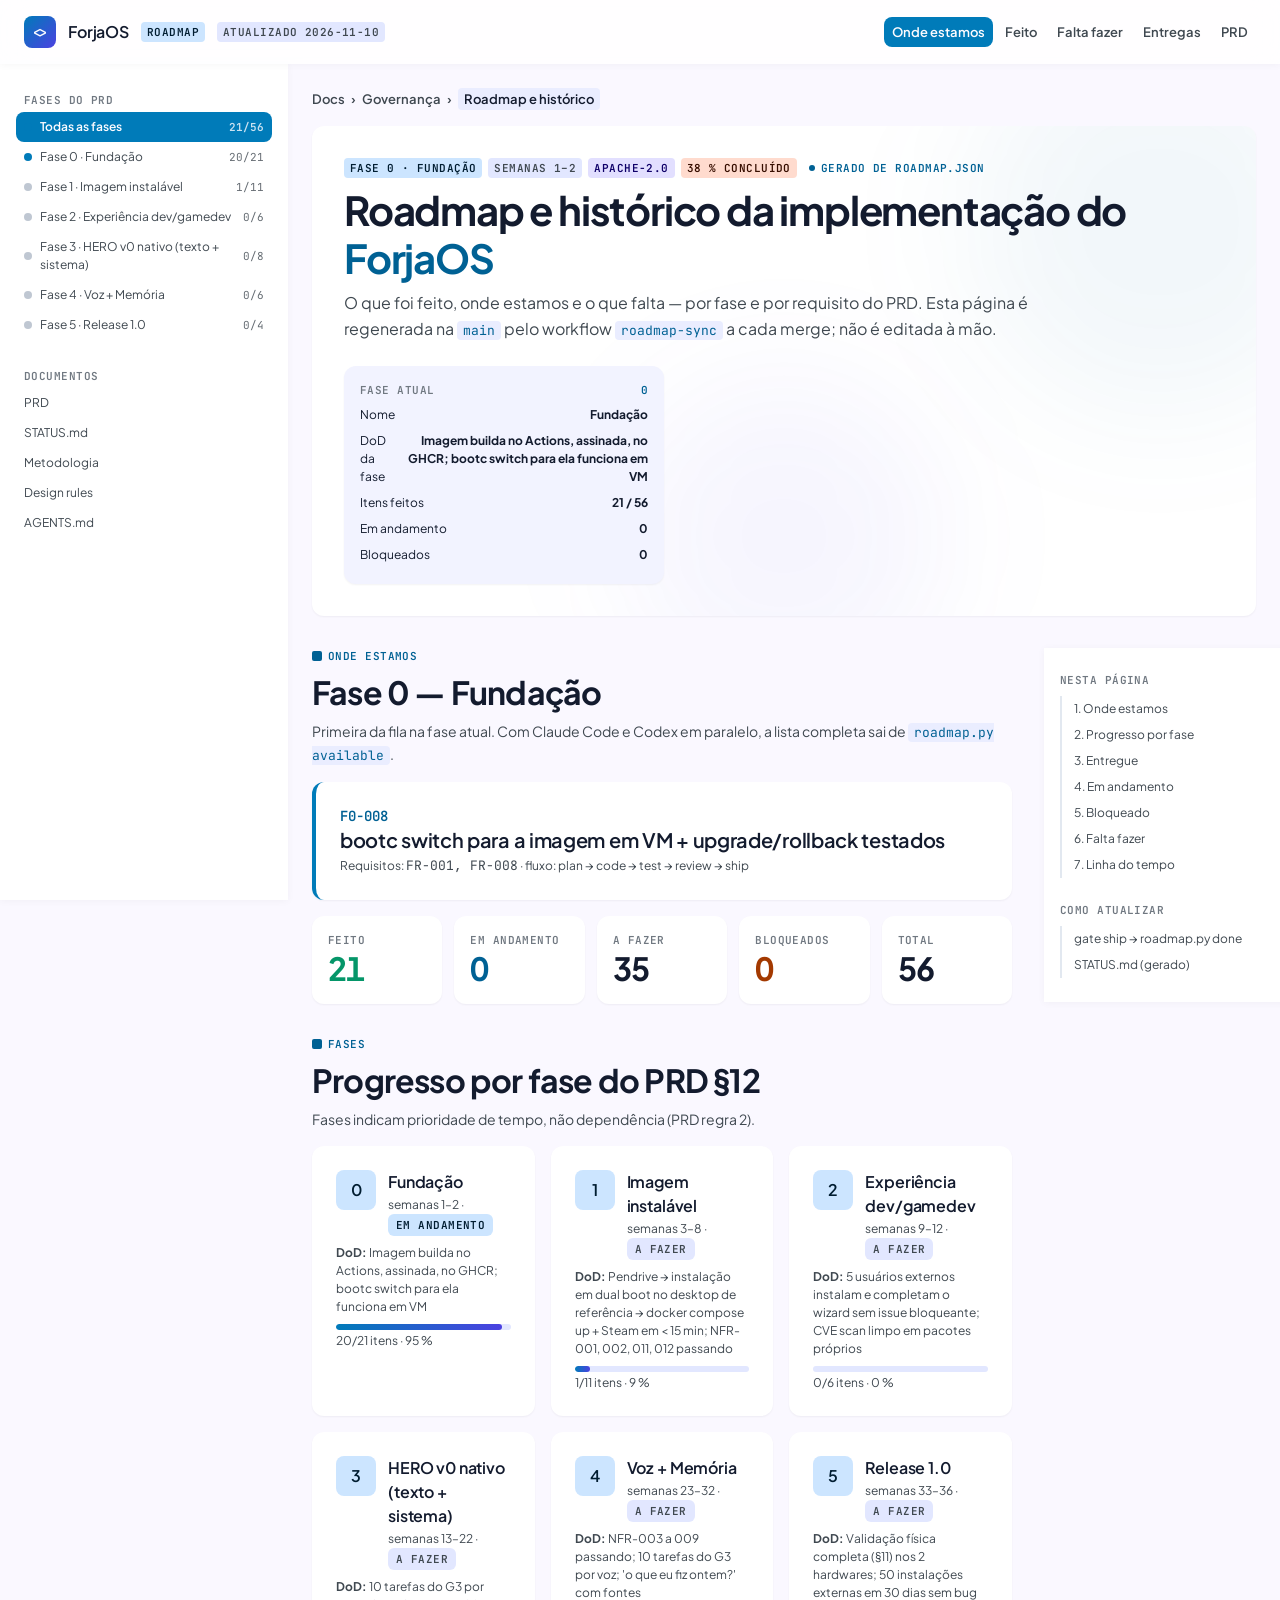
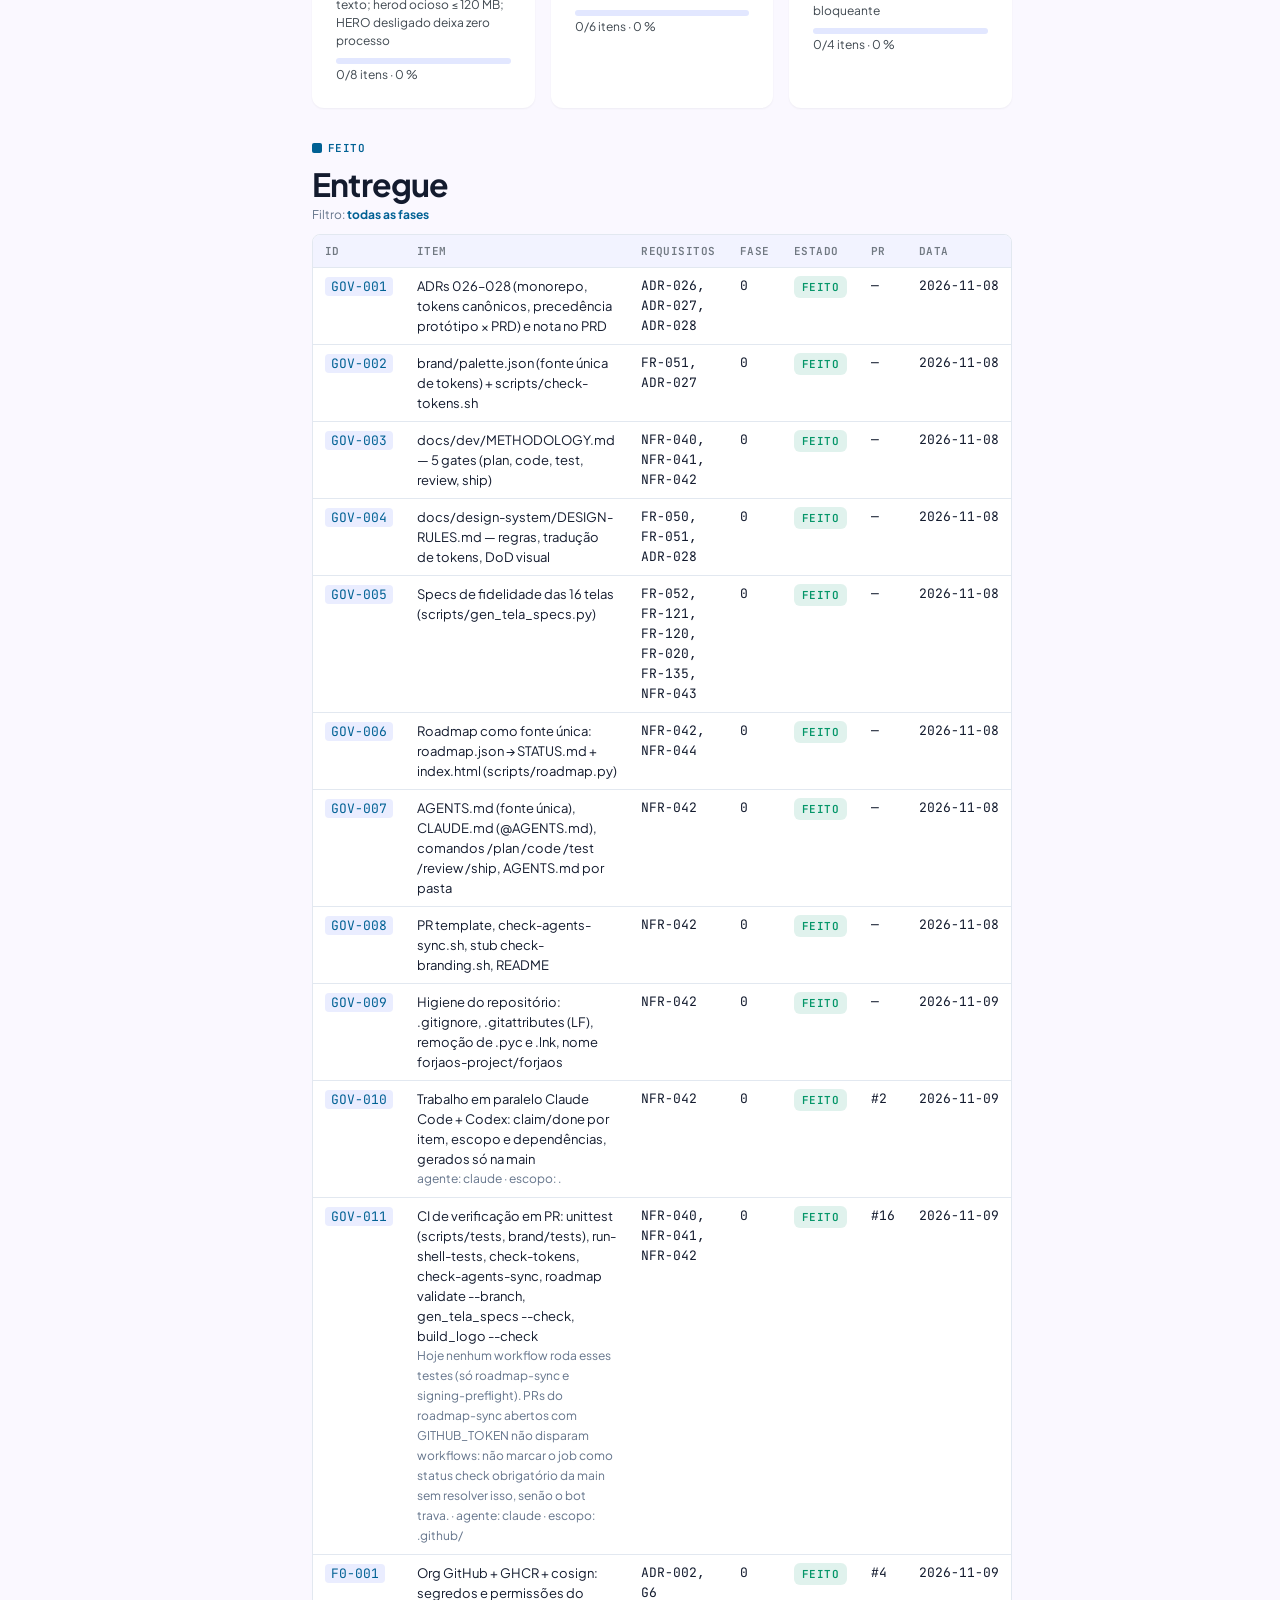
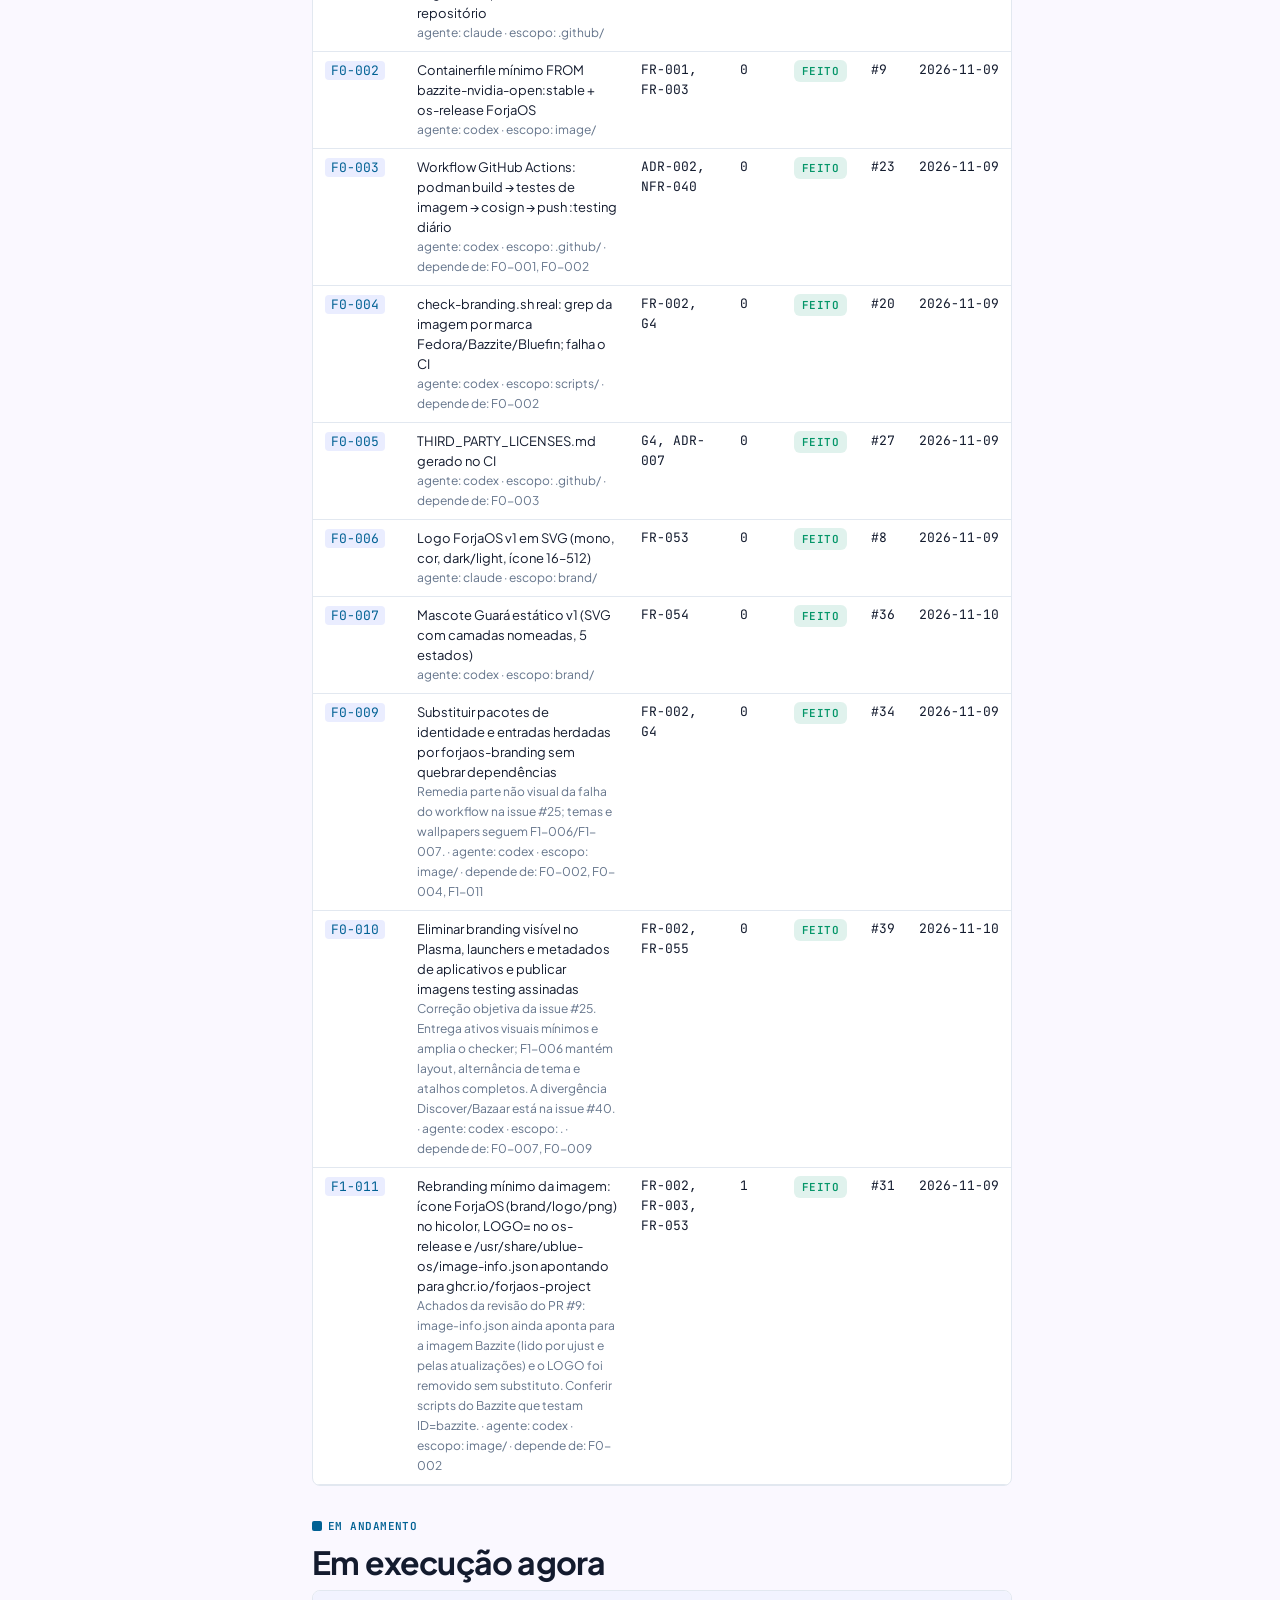
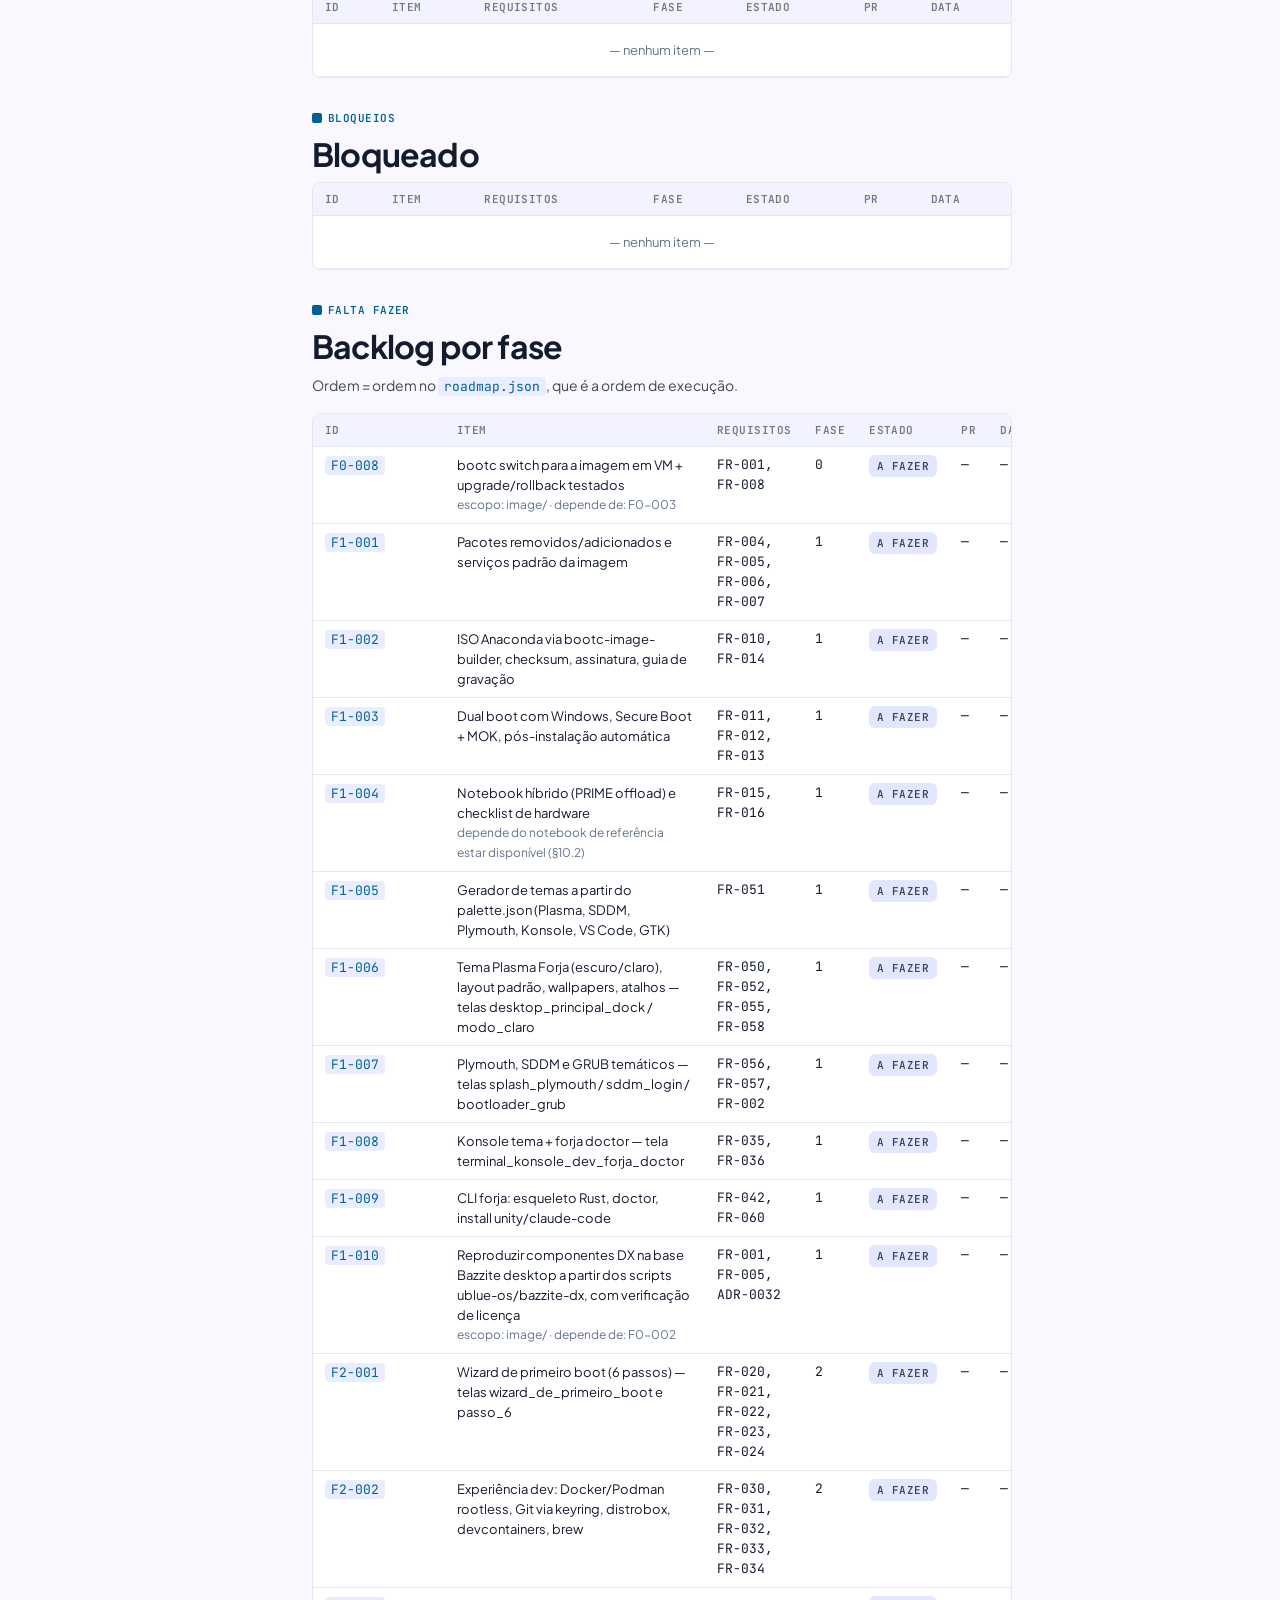
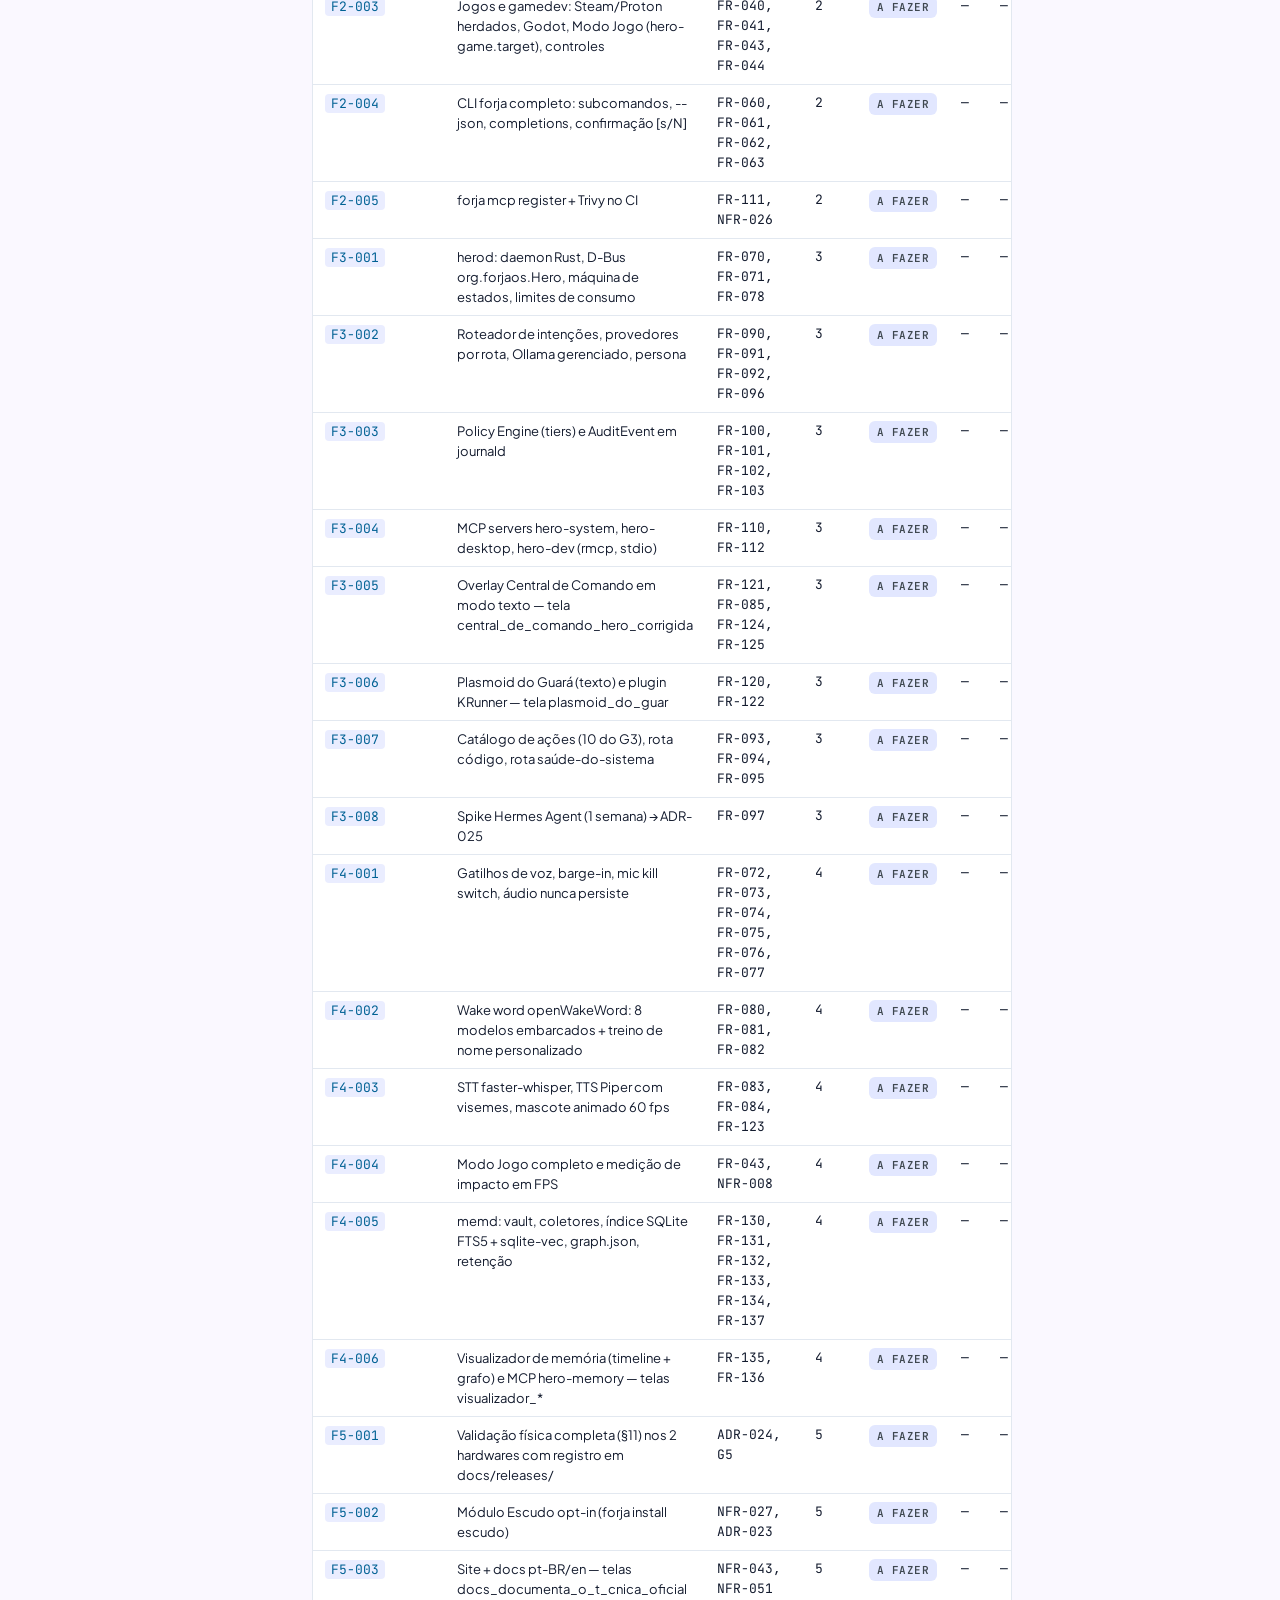
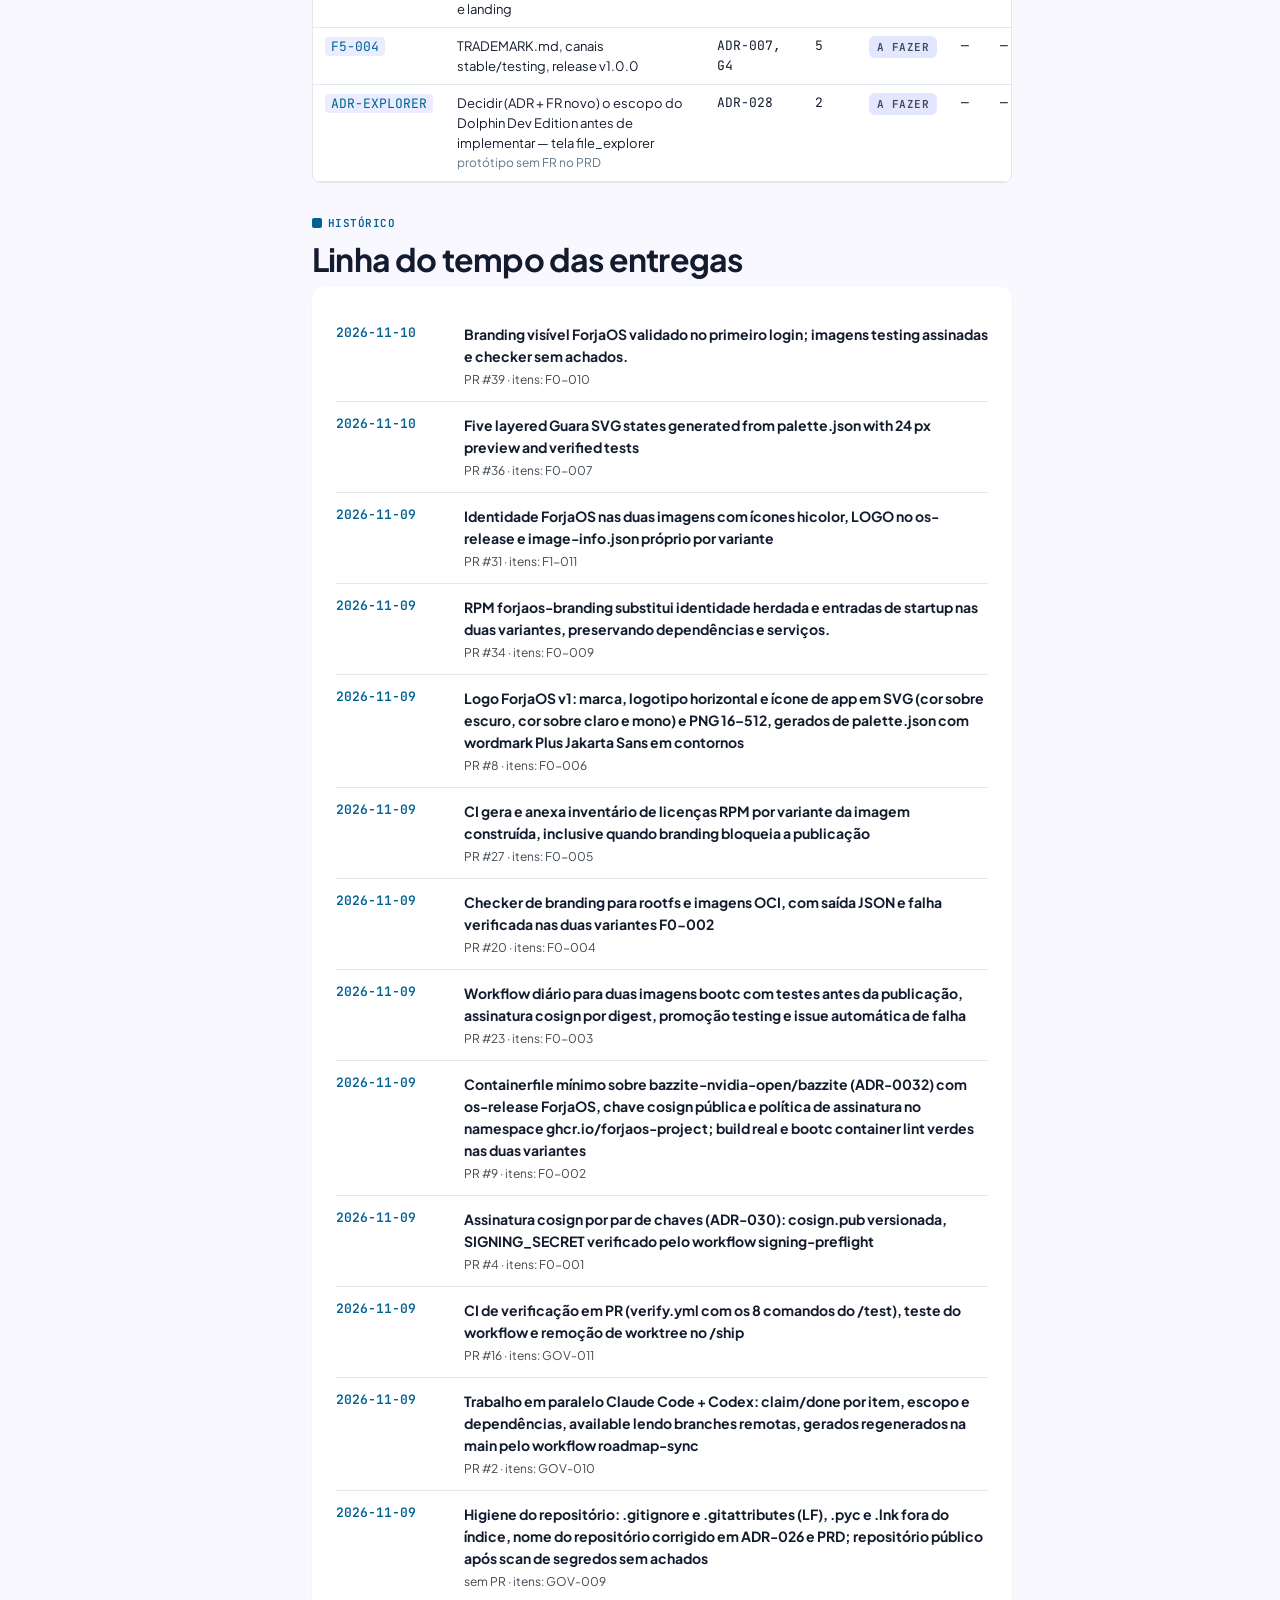
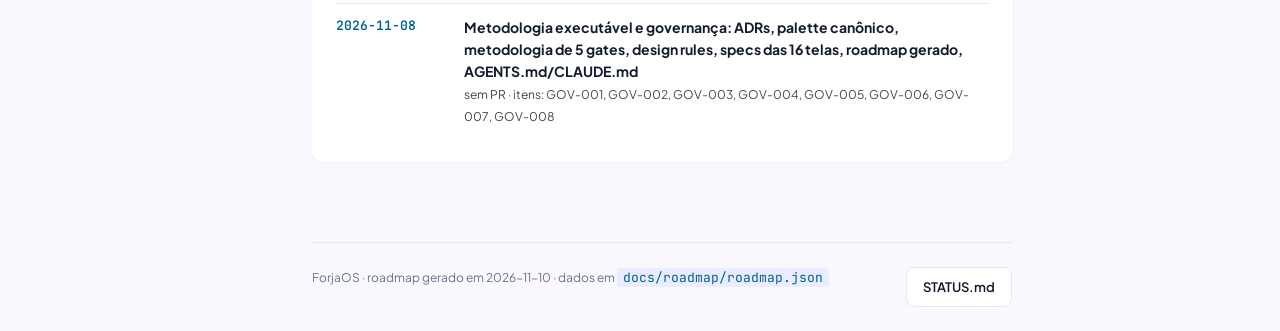
==== commit f3062691: "chore(roadmap): regenerate STATUS.md and index.html" ====
--- a/docs/roadmap/index.html
+++ b/docs/roadmap/index.html
@@ -153,8 +153,8 @@
 <aside>
   <div class="group">
     <div class="group-title">Fases do PRD</div>
-    <a class="nav-item active" data-phase="all" href="#top"><span class="dot dot-doing"></span>Todas as fases<span class="count">20/55</span></a>
-    <a href="#fase-0" class="nav-item" data-phase="0"><span class="dot dot-doing"></span>Fase 0 · Fundação<span class="count">19/20</span></a>
+    <a class="nav-item active" data-phase="all" href="#top"><span class="dot dot-doing"></span>Todas as fases<span class="count">21/56</span></a>
+    <a href="#fase-0" class="nav-item" data-phase="0"><span class="dot dot-doing"></span>Fase 0 · Fundação<span class="count">20/21</span></a>
 <a href="#fase-1" class="nav-item" data-phase="1"><span class="dot dot-todo"></span>Fase 1 · Imagem instalável<span class="count">1/11</span></a>
 <a href="#fase-2" class="nav-item" data-phase="2"><span class="dot dot-todo"></span>Fase 2 · Experiência dev/gamedev<span class="count">0/6</span></a>
 <a href="#fase-3" class="nav-item" data-phase="3"><span class="dot dot-todo"></span>Fase 3 · HERO v0 nativo (texto + sistema)<span class="count">0/8</span></a>
@@ -183,7 +183,7 @@
             <span class="badge badge-primary">Fase 0 · Fundação</span>
             <span class="badge badge-neutral">semanas 1–2</span>
             <span class="badge badge-secondary">Apache-2.0</span>
-            <span class="badge badge-tertiary">36 % concluído</span>
+            <span class="badge badge-tertiary">38 % concluído</span>
             <span class="badge live"><i></i>gerado de roadmap.json</span>
           </div>
           <h1 class="display">Roadmap e histórico da implementação do <span>ForjaOS</span></h1>
@@ -193,7 +193,7 @@
           <div class="t"><span>Fase atual</span><span style="color:var(--fj-primary)">0</span></div>
           <div class="row"><span>Nome</span><b>Fundação</b></div>
           <div class="row"><span>DoD da fase</span><b>Imagem builda no Actions, assinada, no GHCR; bootc switch para ela funciona em VM</b></div>
-          <div class="row"><span>Itens feitos</span><b>20 / 55</b></div>
+          <div class="row"><span>Itens feitos</span><b>21 / 56</b></div>
           <div class="row"><span>Em andamento</span><b>0</b></div>
           <div class="row"><span>Bloqueados</span><b>0</b></div>
         </div>
@@ -215,11 +215,11 @@
             </div>
           </div>
           <div class="kpis" style="margin-top:16px">
-            <div class="kpi done"><div class="l">Feito</div><div class="v">20</div></div>
+            <div class="kpi done"><div class="l">Feito</div><div class="v">21</div></div>
             <div class="kpi doing"><div class="l">Em andamento</div><div class="v">0</div></div>
             <div class="kpi"><div class="l">A fazer</div><div class="v">35</div></div>
             <div class="kpi blocked"><div class="l">Bloqueados</div><div class="v">0</div></div>
-            <div class="kpi"><div class="l">Total</div><div class="v">55</div></div>
+            <div class="kpi"><div class="l">Total</div><div class="v">56</div></div>
           </div>
         </section>
 
@@ -228,7 +228,7 @@
           <h2>Progresso por fase do PRD §12</h2>
           <p class="desc">Fases indicam prioridade de tempo, não dependência (PRD regra 2).</p>
           <div class="cards-3">
-            <section class="card phase-card" id="fase-0"><div class="phase-head"><span class="phase-num">0</span><div><h3>Fundação</h3><p class="meta">semanas 1–2 · <span class="pill pill-doing">em andamento</span></p></div></div><p class="dod"><strong>DoD:</strong> Imagem builda no Actions, assinada, no GHCR; bootc switch para ela funciona em VM</p><div class="bar"><span style="width:95%"></span></div><p class="meta">19/20 itens · 95 %</p></section>
+            <section class="card phase-card" id="fase-0"><div class="phase-head"><span class="phase-num">0</span><div><h3>Fundação</h3><p class="meta">semanas 1–2 · <span class="pill pill-doing">em andamento</span></p></div></div><p class="dod"><strong>DoD:</strong> Imagem builda no Actions, assinada, no GHCR; bootc switch para ela funciona em VM</p><div class="bar"><span style="width:95%"></span></div><p class="meta">20/21 itens · 95 %</p></section>
 <section class="card phase-card" id="fase-1"><div class="phase-head"><span class="phase-num">1</span><div><h3>Imagem instalável</h3><p class="meta">semanas 3–8 · <span class="pill pill-todo">a fazer</span></p></div></div><p class="dod"><strong>DoD:</strong> Pendrive → instalação em dual boot no desktop de referência → docker compose up + Steam em &lt; 15 min; NFR-001, 002, 011, 012 passando</p><div class="bar"><span style="width:9%"></span></div><p class="meta">1/11 itens · 9 %</p></section>
 <section class="card phase-card" id="fase-2"><div class="phase-head"><span class="phase-num">2</span><div><h3>Experiência dev/gamedev</h3><p class="meta">semanas 9–12 · <span class="pill pill-todo">a fazer</span></p></div></div><p class="dod"><strong>DoD:</strong> 5 usuários externos instalam e completam o wizard sem issue bloqueante; CVE scan limpo em pacotes próprios</p><div class="bar"><span style="width:0%"></span></div><p class="meta">0/6 itens · 0 %</p></section>
 <section class="card phase-card" id="fase-3"><div class="phase-head"><span class="phase-num">3</span><div><h3>HERO v0 nativo (texto + sistema)</h3><p class="meta">semanas 13–22 · <span class="pill pill-todo">a fazer</span></p></div></div><p class="dod"><strong>DoD:</strong> 10 tarefas do G3 por texto; herod ocioso ≤ 120 MB; HERO desligado deixa zero processo</p><div class="bar"><span style="width:0%"></span></div><p class="meta">0/8 itens · 0 %</p></section>
@@ -262,6 +262,7 @@
 <tr data-phase="0" data-status="done"><td><code>F0-006</code></td><td>Logo ForjaOS v1 em SVG (mono, cor, dark/light, ícone 16–512) <span class=note>agente: claude · escopo: brand/</span></td><td class="mono">FR-053</td><td class="mono">0</td><td><span class="pill pill-done">feito</span></td><td class="mono">#8</td><td class="mono">2026-11-09</td></tr>
 <tr data-phase="0" data-status="done"><td><code>F0-007</code></td><td>Mascote Guará estático v1 (SVG com camadas nomeadas, 5 estados) <span class=note>agente: codex · escopo: brand/</span></td><td class="mono">FR-054</td><td class="mono">0</td><td><span class="pill pill-done">feito</span></td><td class="mono">#36</td><td class="mono">2026-11-10</td></tr>
 <tr data-phase="0" data-status="done"><td><code>F0-009</code></td><td>Substituir pacotes de identidade e entradas herdadas por forjaos-branding sem quebrar dependências <span class=note>Remedia parte não visual da falha do workflow na issue #25; temas e wallpapers seguem F1-006/F1-007. · agente: codex · escopo: image/ · depende de: F0-002, F0-004, F1-011</span></td><td class="mono">FR-002, G4</td><td class="mono">0</td><td><span class="pill pill-done">feito</span></td><td class="mono">#34</td><td class="mono">2026-11-09</td></tr>
+<tr data-phase="0" data-status="done"><td><code>F0-010</code></td><td>Eliminar branding visível no Plasma, launchers e metadados de aplicativos e publicar imagens testing assinadas <span class=note>Correção objetiva da issue #25. Entrega ativos visuais mínimos e amplia o checker; F1-006 mantém layout, alternância de tema e atalhos completos. A divergência Discover/Bazaar está na issue #40. · agente: codex · escopo: . · depende de: F0-007, F0-009</span></td><td class="mono">FR-002, FR-055</td><td class="mono">0</td><td><span class="pill pill-done">feito</span></td><td class="mono">#39</td><td class="mono">2026-11-10</td></tr>
 <tr data-phase="1" data-status="done"><td><code>F1-011</code></td><td>Rebranding mínimo da imagem: ícone ForjaOS (brand/logo/png) no hicolor, LOGO= no os-release e /usr/share/ublue-os/image-info.json apontando para ghcr.io/forjaos-project <span class=note>Achados da revisão do PR #9: image-info.json ainda aponta para a imagem Bazzite (lido por ujust e pelas atualizações) e o LOGO foi removido sem substituto. Conferir scripts do Bazzite que testam ID=bazzite. · agente: codex · escopo: image/ · depende de: F0-002</span></td><td class="mono">FR-002, FR-003, FR-053</td><td class="mono">1</td><td><span class="pill pill-done">feito</span></td><td class="mono">#31</td><td class="mono">2026-11-09</td></tr></tbody>
           </table></div>
         </section>
@@ -331,7 +332,8 @@
         <section class="section" id="entregas">
           <div class="eyebrow"><i></i>Histórico</div>
           <h2>Linha do tempo das entregas</h2>
-          <div class="card"><ul class="timeline"><li><span class="tl-date mono">2026-11-10</span><div><strong>Five layered Guara SVG states generated from palette.json with 24 px preview and verified tests</strong><br><span class="meta">PR #36 · itens: F0-007</span></div></li>
+          <div class="card"><ul class="timeline"><li><span class="tl-date mono">2026-11-10</span><div><strong>Branding visível ForjaOS validado no primeiro login; imagens testing assinadas e checker sem achados.</strong><br><span class="meta">PR #39 · itens: F0-010</span></div></li>
+<li><span class="tl-date mono">2026-11-10</span><div><strong>Five layered Guara SVG states generated from palette.json with 24 px preview and verified tests</strong><br><span class="meta">PR #36 · itens: F0-007</span></div></li>
 <li><span class="tl-date mono">2026-11-09</span><div><strong>Identidade ForjaOS nas duas imagens com ícones hicolor, LOGO no os-release e image-info.json próprio por variante</strong><br><span class="meta">PR #31 · itens: F1-011</span></div></li>
 <li><span class="tl-date mono">2026-11-09</span><div><strong>RPM forjaos-branding substitui identidade herdada e entradas de startup nas duas variantes, preservando dependências e serviços.</strong><br><span class="meta">PR #34 · itens: F0-009</span></div></li>
 <li><span class="tl-date mono">2026-11-09</span><div><strong>Logo ForjaOS v1: marca, logotipo horizontal e ícone de app em SVG (cor sobre escuro, cor sobre claro e mono) e PNG 16–512, gerados de palette.json com wordmark Plus Jakarta Sans em contornos</strong><br><span class="meta">PR #8 · itens: F0-006</span></div></li>
@@ -369,7 +371,7 @@
   </main>
 </div>
 
-<script id="roadmap-data" type="application/json">{"project": "ForjaOS", "phases": [{"id": "0", "name": "Fundação", "weeks": "1–2", "dod": "Imagem builda no Actions, assinada, no GHCR; bootc switch para ela funciona em VM", "status": "doing"}, {"id": "1", "name": "Imagem instalável", "weeks": "3–8", "dod": "Pendrive → instalação em dual boot no desktop de referência → docker compose up + Steam em < 15 min; NFR-001, 002, 011, 012 passando", "status": "todo"}, {"id": "2", "name": "Experiência dev/gamedev", "weeks": "9–12", "dod": "5 usuários externos instalam e completam o wizard sem issue bloqueante; CVE scan limpo em pacotes próprios", "status": "todo"}, {"id": "3", "name": "HERO v0 nativo (texto + sistema)", "weeks": "13–22", "dod": "10 tarefas do G3 por texto; herod ocioso ≤ 120 MB; HERO desligado deixa zero processo", "status": "todo"}, {"id": "4", "name": "Voz + Memória", "weeks": "23–32", "dod": "NFR-003 a 009 passando; 10 tarefas do G3 por voz; 'o que eu fiz ontem?' com fontes", "status": "todo"}, {"id": "5", "name": "Release 1.0", "weeks": "33–36", "dod": "Validação física completa (§11) nos 2 hardwares; 50 instalações externas em 30 dias sem bug bloqueante", "status": "todo"}], "items": [{"id": "GOV-001", "fr": ["ADR-026", "ADR-027", "ADR-028"], "phase": "0", "title": "ADRs 026–028 (monorepo, tokens canônicos, precedência protótipo × PRD) e nota no PRD", "status": "done", "pr": null, "merged_at": "2026-11-08"}, {"id": "GOV-002", "fr": ["FR-051", "ADR-027"], "phase": "0", "title": "brand/palette.json (fonte única de tokens) + scripts/check-tokens.sh", "status": "done", "pr": null, "merged_at": "2026-11-08"}, {"id": "GOV-003", "fr": ["NFR-040", "NFR-041", "NFR-042"], "phase": "0", "title": "docs/dev/METHODOLOGY.md — 5 gates (plan, code, test, review, ship)", "status": "done", "pr": null, "merged_at": "2026-11-08"}, {"id": "GOV-004", "fr": ["FR-050", "FR-051", "ADR-028"], "phase": "0", "title": "docs/design-system/DESIGN-RULES.md — regras, tradução de tokens, DoD visual", "status": "done", "pr": null, "merged_at": "2026-11-08"}, {"id": "GOV-005", "fr": ["FR-052", "FR-121", "FR-120", "FR-020", "FR-135", "NFR-043"], "phase": "0", "title": "Specs de fidelidade das 16 telas (scripts/gen_tela_specs.py)", "status": "done", "pr": null, "merged_at": "2026-11-08"}, {"id": "GOV-006", "fr": ["NFR-042", "NFR-044"], "phase": "0", "title": "Roadmap como fonte única: roadmap.json → STATUS.md + index.html (scripts/roadmap.py)", "status": "done", "pr": null, "merged_at": "2026-11-08"}, {"id": "GOV-007", "fr": ["NFR-042"], "phase": "0", "title": "AGENTS.md (fonte única), CLAUDE.md (@AGENTS.md), comandos /plan /code /test /review /ship, AGENTS.md por pasta", "status": "done", "pr": null, "merged_at": "2026-11-08"}, {"id": "GOV-008", "fr": ["NFR-042"], "phase": "0", "title": "PR template, check-agents-sync.sh, stub check-branding.sh, README", "status": "done", "pr": null, "merged_at": "2026-11-08"}, {"id": "GOV-009", "fr": ["NFR-042"], "phase": "0", "title": "Higiene do repositório: .gitignore, .gitattributes (LF), remoção de .pyc e .lnk, nome forjaos-project/forjaos", "status": "done", "pr": null, "merged_at": "2026-11-09"}, {"id": "GOV-010", "fr": ["NFR-042"], "phase": "0", "title": "Trabalho em paralelo Claude Code + Codex: claim/done por item, escopo e dependências, gerados só na main", "status": "done", "agent": "claude", "scope": ".", "claimed_at": "2026-11-09", "pr": 2, "merged_at": "2026-11-09", "summary": "Trabalho em paralelo Claude Code + Codex: claim/done por item, escopo e dependências, available lendo branches remotas, gerados regenerados na main pelo workflow roadmap-sync"}, {"id": "GOV-011", "fr": ["NFR-040", "NFR-041", "NFR-042"], "phase": "0", "title": "CI de verificação em PR: unittest (scripts/tests, brand/tests), run-shell-tests, check-tokens, check-agents-sync, roadmap validate --branch, gen_tela_specs --check, build_logo --check", "status": "done", "scope": ".github/", "notes": "Hoje nenhum workflow roda esses testes (só roadmap-sync e signing-preflight). PRs do roadmap-sync abertos com GITHUB_TOKEN não disparam workflows: não marcar o job como status check obrigatório da main sem resolver isso, senão o bot trava.", "agent": "claude", "claimed_at": "2026-11-09", "pr": 16, "merged_at": "2026-11-09", "summary": "CI de verificação em PR (verify.yml com os 8 comandos do /test), teste do workflow e remoção de worktree no /ship"}, {"id": "F0-001", "fr": ["ADR-002", "G6"], "phase": "0", "title": "Org GitHub + GHCR + cosign: segredos e permissões do repositório", "status": "done", "scope": ".github/", "agent": "claude", "claimed_at": "2026-11-08", "pr": 4, "merged_at": "2026-11-09", "summary": "Assinatura cosign por par de chaves (ADR-030): cosign.pub versionada, SIGNING_SECRET verificado pelo workflow signing-preflight"}, {"id": "F0-002", "fr": ["FR-001", "FR-003"], "phase": "0", "title": "Containerfile mínimo FROM bazzite-nvidia-open:stable + os-release ForjaOS", "status": "done", "scope": "image/", "agent": "codex", "claimed_at": "2026-11-09", "pr": 9, "merged_at": "2026-11-09", "summary": "Containerfile mínimo sobre bazzite-nvidia-open/bazzite (ADR-0032) com os-release ForjaOS, chave cosign pública e política de assinatura no namespace ghcr.io/forjaos-project; build real e bootc container lint verdes nas duas variantes"}, {"id": "F0-003", "fr": ["ADR-002", "NFR-040"], "phase": "0", "title": "Workflow GitHub Actions: podman build → testes de imagem → cosign → push :testing diário", "status": "done", "scope": ".github/", "depends_on": ["F0-001", "F0-002"], "agent": "codex", "claimed_at": "2026-11-09", "pr": 23, "merged_at": "2026-11-09", "summary": "Workflow diário para duas imagens bootc com testes antes da publicação, assinatura cosign por digest, promoção testing e issue automática de falha"}, {"id": "F0-004", "fr": ["FR-002", "G4"], "phase": "0", "title": "check-branding.sh real: grep da imagem por marca Fedora/Bazzite/Bluefin; falha o CI", "status": "done", "scope": "scripts/", "depends_on": ["F0-002"], "agent": "codex", "claimed_at": "2026-11-09", "pr": 20, "merged_at": "2026-11-09", "summary": "Checker de branding para rootfs e imagens OCI, com saída JSON e falha verificada nas duas variantes F0-002"}, {"id": "F0-005", "fr": ["G4", "ADR-007"], "phase": "0", "title": "THIRD_PARTY_LICENSES.md gerado no CI", "status": "done", "scope": ".github/", "depends_on": ["F0-003"], "agent": "codex", "claimed_at": "2026-11-09", "pr": 27, "merged_at": "2026-11-09", "summary": "CI gera e anexa inventário de licenças RPM por variante da imagem construída, inclusive quando branding bloqueia a publicação"}, {"id": "F0-006", "fr": ["FR-053"], "phase": "0", "title": "Logo ForjaOS v1 em SVG (mono, cor, dark/light, ícone 16–512)", "status": "done", "scope": "brand/", "agent": "claude", "claimed_at": "2026-11-09", "pr": 8, "merged_at": "2026-11-09", "summary": "Logo ForjaOS v1: marca, logotipo horizontal e ícone de app em SVG (cor sobre escuro, cor sobre claro e mono) e PNG 16–512, gerados de palette.json com wordmark Plus Jakarta Sans em contornos"}, {"id": "F0-007", "fr": ["FR-054"], "phase": "0", "title": "Mascote Guará estático v1 (SVG com camadas nomeadas, 5 estados)", "status": "done", "scope": "brand/", "agent": "codex", "claimed_at": "2026-11-10", "pr": 36, "merged_at": "2026-11-10", "summary": "Five layered Guara SVG states generated from palette.json with 24 px preview and verified tests"}, {"id": "F0-008", "fr": ["FR-001", "FR-008"], "phase": "0", "title": "bootc switch para a imagem em VM + upgrade/rollback testados", "status": "todo", "scope": "image/", "depends_on": ["F0-003"]}, {"id": "F0-009", "fr": ["FR-002", "G4"], "phase": "0", "title": "Substituir pacotes de identidade e entradas herdadas por forjaos-branding sem quebrar dependências", "status": "done", "scope": "image/", "depends_on": ["F0-002", "F0-004", "F1-011"], "notes": "Remedia parte não visual da falha do workflow na issue #25; temas e wallpapers seguem F1-006/F1-007.", "agent": "codex", "claimed_at": "2026-11-09", "pr": 34, "merged_at": "2026-11-09", "summary": "RPM forjaos-branding substitui identidade herdada e entradas de startup nas duas variantes, preservando dependências e serviços."}, {"id": "F1-001", "fr": ["FR-004", "FR-005", "FR-006", "FR-007"], "phase": "1", "title": "Pacotes removidos/adicionados e serviços padrão da imagem", "status": "todo"}, {"id": "F1-002", "fr": ["FR-010", "FR-014"], "phase": "1", "title": "ISO Anaconda via bootc-image-builder, checksum, assinatura, guia de gravação", "status": "todo"}, {"id": "F1-003", "fr": ["FR-011", "FR-012", "FR-013"], "phase": "1", "title": "Dual boot com Windows, Secure Boot + MOK, pós-instalação automática", "status": "todo"}, {"id": "F1-004", "fr": ["FR-015", "FR-016"], "phase": "1", "title": "Notebook híbrido (PRIME offload) e checklist de hardware", "status": "todo", "notes": "depende do notebook de referência estar disponível (§10.2)"}, {"id": "F1-005", "fr": ["FR-051"], "phase": "1", "title": "Gerador de temas a partir do palette.json (Plasma, SDDM, Plymouth, Konsole, VS Code, GTK)", "status": "todo"}, {"id": "F1-006", "fr": ["FR-050", "FR-052", "FR-055", "FR-058"], "phase": "1", "title": "Tema Plasma Forja (escuro/claro), layout padrão, wallpapers, atalhos — telas desktop_principal_dock / modo_claro", "status": "todo"}, {"id": "F1-007", "fr": ["FR-056", "FR-057", "FR-002"], "phase": "1", "title": "Plymouth, SDDM e GRUB temáticos — telas splash_plymouth / sddm_login / bootloader_grub", "status": "todo"}, {"id": "F1-011", "fr": ["FR-002", "FR-003", "FR-053"], "phase": "1", "title": "Rebranding mínimo da imagem: ícone ForjaOS (brand/logo/png) no hicolor, LOGO= no os-release e /usr/share/ublue-os/image-info.json apontando para ghcr.io/forjaos-project", "status": "done", "scope": "image/", "depends_on": ["F0-002"], "notes": "Achados da revisão do PR #9: image-info.json ainda aponta para a imagem Bazzite (lido por ujust e pelas atualizações) e o LOGO foi removido sem substituto. Conferir scripts do Bazzite que testam ID=bazzite.", "agent": "codex", "claimed_at": "2026-11-09", "pr": 31, "merged_at": "2026-11-09", "summary": "Identidade ForjaOS nas duas imagens com ícones hicolor, LOGO no os-release e image-info.json próprio por variante"}, {"id": "F1-008", "fr": ["FR-035", "FR-036"], "phase": "1", "title": "Konsole tema + forja doctor — tela terminal_konsole_dev_forja_doctor", "status": "todo"}, {"id": "F1-009", "fr": ["FR-042", "FR-060"], "phase": "1", "title": "CLI forja: esqueleto Rust, doctor, install unity/claude-code", "status": "todo"}, {"id": "F1-010", "fr": ["FR-001", "FR-005", "ADR-0032"], "phase": "1", "title": "Reproduzir componentes DX na base Bazzite desktop a partir dos scripts ublue-os/bazzite-dx, com verificação de licença", "status": "todo", "scope": "image/", "depends_on": ["F0-002"]}, {"id": "F2-001", "fr": ["FR-020", "FR-021", "FR-022", "FR-023", "FR-024"], "phase": "2", "title": "Wizard de primeiro boot (6 passos) — telas wizard_de_primeiro_boot e passo_6", "status": "todo"}, {"id": "F2-002", "fr": ["FR-030", "FR-031", "FR-032", "FR-033", "FR-034"], "phase": "2", "title": "Experiência dev: Docker/Podman rootless, Git via keyring, distrobox, devcontainers, brew", "status": "todo"}, {"id": "F2-003", "fr": ["FR-040", "FR-041", "FR-043", "FR-044"], "phase": "2", "title": "Jogos e gamedev: Steam/Proton herdados, Godot, Modo Jogo (hero-game.target), controles", "status": "todo"}, {"id": "F2-004", "fr": ["FR-060", "FR-061", "FR-062", "FR-063"], "phase": "2", "title": "CLI forja completo: subcomandos, --json, completions, confirmação [s/N]", "status": "todo"}, {"id": "F2-005", "fr": ["FR-111", "NFR-026"], "phase": "2", "title": "forja mcp register + Trivy no CI", "status": "todo"}, {"id": "F3-001", "fr": ["FR-070", "FR-071", "FR-078"], "phase": "3", "title": "herod: daemon Rust, D-Bus org.forjaos.Hero, máquina de estados, limites de consumo", "status": "todo"}, {"id": "F3-002", "fr": ["FR-090", "FR-091", "FR-092", "FR-096"], "phase": "3", "title": "Roteador de intenções, provedores por rota, Ollama gerenciado, persona", "status": "todo"}, {"id": "F3-003", "fr": ["FR-100", "FR-101", "FR-102", "FR-103"], "phase": "3", "title": "Policy Engine (tiers) e AuditEvent em journald", "status": "todo"}, {"id": "F3-004", "fr": ["FR-110", "FR-112"], "phase": "3", "title": "MCP servers hero-system, hero-desktop, hero-dev (rmcp, stdio)", "status": "todo"}, {"id": "F3-005", "fr": ["FR-121", "FR-085", "FR-124", "FR-125"], "phase": "3", "title": "Overlay Central de Comando em modo texto — tela central_de_comando_hero_corrigida", "status": "todo"}, {"id": "F3-006", "fr": ["FR-120", "FR-122"], "phase": "3", "title": "Plasmoid do Guará (texto) e plugin KRunner — tela plasmoid_do_guar", "status": "todo"}, {"id": "F3-007", "fr": ["FR-093", "FR-094", "FR-095"], "phase": "3", "title": "Catálogo de ações (10 do G3), rota código, rota saúde-do-sistema", "status": "todo"}, {"id": "F3-008", "fr": ["FR-097"], "phase": "3", "title": "Spike Hermes Agent (1 semana) → ADR-025", "status": "todo"}, {"id": "F4-001", "fr": ["FR-072", "FR-073", "FR-074", "FR-075", "FR-076", "FR-077"], "phase": "4", "title": "Gatilhos de voz, barge-in, mic kill switch, áudio nunca persiste", "status": "todo"}, {"id": "F4-002", "fr": ["FR-080", "FR-081", "FR-082"], "phase": "4", "title": "Wake word openWakeWord: 8 modelos embarcados + treino de nome personalizado", "status": "todo"}, {"id": "F4-003", "fr": ["FR-083", "FR-084", "FR-123"], "phase": "4", "title": "STT faster-whisper, TTS Piper com visemes, mascote animado 60 fps", "status": "todo"}, {"id": "F4-004", "fr": ["FR-043", "NFR-008"], "phase": "4", "title": "Modo Jogo completo e medição de impacto em FPS", "status": "todo"}, {"id": "F4-005", "fr": ["FR-130", "FR-131", "FR-132", "FR-133", "FR-134", "FR-137"], "phase": "4", "title": "memd: vault, coletores, índice SQLite FTS5 + sqlite-vec, graph.json, retenção", "status": "todo"}, {"id": "F4-006", "fr": ["FR-135", "FR-136"], "phase": "4", "title": "Visualizador de memória (timeline + grafo) e MCP hero-memory — telas visualizador_*", "status": "todo"}, {"id": "F5-001", "fr": ["ADR-024", "G5"], "phase": "5", "title": "Validação física completa (§11) nos 2 hardwares com registro em docs/releases/", "status": "todo"}, {"id": "F5-002", "fr": ["NFR-027", "ADR-023"], "phase": "5", "title": "Módulo Escudo opt-in (forja install escudo)", "status": "todo"}, {"id": "F5-003", "fr": ["NFR-043", "NFR-051"], "phase": "5", "title": "Site + docs pt-BR/en — telas docs_documenta_o_t_cnica_oficial e landing", "status": "todo"}, {"id": "F5-004", "fr": ["ADR-007", "G4"], "phase": "5", "title": "TRADEMARK.md, canais stable/testing, release v1.0.0", "status": "todo"}, {"id": "ADR-EXPLORER", "fr": ["ADR-028"], "phase": "2", "title": "Decidir (ADR + FR novo) o escopo do Dolphin Dev Edition antes de implementar — tela file_explorer", "status": "todo", "notes": "protótipo sem FR no PRD"}], "deliveries": [{"date": "2026-11-08", "pr": null, "items": ["GOV-001", "GOV-002", "GOV-003", "GOV-004", "GOV-005", "GOV-006", "GOV-007", "GOV-008"], "summary": "Metodologia executável e governança: ADRs, palette canônico, metodologia de 5 gates, design rules, specs das 16 telas, roadmap gerado, AGENTS.md/CLAUDE.md"}, {"date": "2026-11-09", "pr": null, "items": ["GOV-009"], "summary": "Higiene do repositório: .gitignore e .gitattributes (LF), .pyc e .lnk fora do índice, nome do repositório corrigido em ADR-026 e PRD; repositório público após scan de segredos sem achados"}]}</script>
+<script id="roadmap-data" type="application/json">{"project": "ForjaOS", "phases": [{"id": "0", "name": "Fundação", "weeks": "1–2", "dod": "Imagem builda no Actions, assinada, no GHCR; bootc switch para ela funciona em VM", "status": "doing"}, {"id": "1", "name": "Imagem instalável", "weeks": "3–8", "dod": "Pendrive → instalação em dual boot no desktop de referência → docker compose up + Steam em < 15 min; NFR-001, 002, 011, 012 passando", "status": "todo"}, {"id": "2", "name": "Experiência dev/gamedev", "weeks": "9–12", "dod": "5 usuários externos instalam e completam o wizard sem issue bloqueante; CVE scan limpo em pacotes próprios", "status": "todo"}, {"id": "3", "name": "HERO v0 nativo (texto + sistema)", "weeks": "13–22", "dod": "10 tarefas do G3 por texto; herod ocioso ≤ 120 MB; HERO desligado deixa zero processo", "status": "todo"}, {"id": "4", "name": "Voz + Memória", "weeks": "23–32", "dod": "NFR-003 a 009 passando; 10 tarefas do G3 por voz; 'o que eu fiz ontem?' com fontes", "status": "todo"}, {"id": "5", "name": "Release 1.0", "weeks": "33–36", "dod": "Validação física completa (§11) nos 2 hardwares; 50 instalações externas em 30 dias sem bug bloqueante", "status": "todo"}], "items": [{"id": "GOV-001", "fr": ["ADR-026", "ADR-027", "ADR-028"], "phase": "0", "title": "ADRs 026–028 (monorepo, tokens canônicos, precedência protótipo × PRD) e nota no PRD", "status": "done", "pr": null, "merged_at": "2026-11-08"}, {"id": "GOV-002", "fr": ["FR-051", "ADR-027"], "phase": "0", "title": "brand/palette.json (fonte única de tokens) + scripts/check-tokens.sh", "status": "done", "pr": null, "merged_at": "2026-11-08"}, {"id": "GOV-003", "fr": ["NFR-040", "NFR-041", "NFR-042"], "phase": "0", "title": "docs/dev/METHODOLOGY.md — 5 gates (plan, code, test, review, ship)", "status": "done", "pr": null, "merged_at": "2026-11-08"}, {"id": "GOV-004", "fr": ["FR-050", "FR-051", "ADR-028"], "phase": "0", "title": "docs/design-system/DESIGN-RULES.md — regras, tradução de tokens, DoD visual", "status": "done", "pr": null, "merged_at": "2026-11-08"}, {"id": "GOV-005", "fr": ["FR-052", "FR-121", "FR-120", "FR-020", "FR-135", "NFR-043"], "phase": "0", "title": "Specs de fidelidade das 16 telas (scripts/gen_tela_specs.py)", "status": "done", "pr": null, "merged_at": "2026-11-08"}, {"id": "GOV-006", "fr": ["NFR-042", "NFR-044"], "phase": "0", "title": "Roadmap como fonte única: roadmap.json → STATUS.md + index.html (scripts/roadmap.py)", "status": "done", "pr": null, "merged_at": "2026-11-08"}, {"id": "GOV-007", "fr": ["NFR-042"], "phase": "0", "title": "AGENTS.md (fonte única), CLAUDE.md (@AGENTS.md), comandos /plan /code /test /review /ship, AGENTS.md por pasta", "status": "done", "pr": null, "merged_at": "2026-11-08"}, {"id": "GOV-008", "fr": ["NFR-042"], "phase": "0", "title": "PR template, check-agents-sync.sh, stub check-branding.sh, README", "status": "done", "pr": null, "merged_at": "2026-11-08"}, {"id": "GOV-009", "fr": ["NFR-042"], "phase": "0", "title": "Higiene do repositório: .gitignore, .gitattributes (LF), remoção de .pyc e .lnk, nome forjaos-project/forjaos", "status": "done", "pr": null, "merged_at": "2026-11-09"}, {"id": "GOV-010", "fr": ["NFR-042"], "phase": "0", "title": "Trabalho em paralelo Claude Code + Codex: claim/done por item, escopo e dependências, gerados só na main", "status": "done", "agent": "claude", "scope": ".", "claimed_at": "2026-11-09", "pr": 2, "merged_at": "2026-11-09", "summary": "Trabalho em paralelo Claude Code + Codex: claim/done por item, escopo e dependências, available lendo branches remotas, gerados regenerados na main pelo workflow roadmap-sync"}, {"id": "GOV-011", "fr": ["NFR-040", "NFR-041", "NFR-042"], "phase": "0", "title": "CI de verificação em PR: unittest (scripts/tests, brand/tests), run-shell-tests, check-tokens, check-agents-sync, roadmap validate --branch, gen_tela_specs --check, build_logo --check", "status": "done", "scope": ".github/", "notes": "Hoje nenhum workflow roda esses testes (só roadmap-sync e signing-preflight). PRs do roadmap-sync abertos com GITHUB_TOKEN não disparam workflows: não marcar o job como status check obrigatório da main sem resolver isso, senão o bot trava.", "agent": "claude", "claimed_at": "2026-11-09", "pr": 16, "merged_at": "2026-11-09", "summary": "CI de verificação em PR (verify.yml com os 8 comandos do /test), teste do workflow e remoção de worktree no /ship"}, {"id": "F0-001", "fr": ["ADR-002", "G6"], "phase": "0", "title": "Org GitHub + GHCR + cosign: segredos e permissões do repositório", "status": "done", "scope": ".github/", "agent": "claude", "claimed_at": "2026-11-08", "pr": 4, "merged_at": "2026-11-09", "summary": "Assinatura cosign por par de chaves (ADR-030): cosign.pub versionada, SIGNING_SECRET verificado pelo workflow signing-preflight"}, {"id": "F0-002", "fr": ["FR-001", "FR-003"], "phase": "0", "title": "Containerfile mínimo FROM bazzite-nvidia-open:stable + os-release ForjaOS", "status": "done", "scope": "image/", "agent": "codex", "claimed_at": "2026-11-09", "pr": 9, "merged_at": "2026-11-09", "summary": "Containerfile mínimo sobre bazzite-nvidia-open/bazzite (ADR-0032) com os-release ForjaOS, chave cosign pública e política de assinatura no namespace ghcr.io/forjaos-project; build real e bootc container lint verdes nas duas variantes"}, {"id": "F0-003", "fr": ["ADR-002", "NFR-040"], "phase": "0", "title": "Workflow GitHub Actions: podman build → testes de imagem → cosign → push :testing diário", "status": "done", "scope": ".github/", "depends_on": ["F0-001", "F0-002"], "agent": "codex", "claimed_at": "2026-11-09", "pr": 23, "merged_at": "2026-11-09", "summary": "Workflow diário para duas imagens bootc com testes antes da publicação, assinatura cosign por digest, promoção testing e issue automática de falha"}, {"id": "F0-004", "fr": ["FR-002", "G4"], "phase": "0", "title": "check-branding.sh real: grep da imagem por marca Fedora/Bazzite/Bluefin; falha o CI", "status": "done", "scope": "scripts/", "depends_on": ["F0-002"], "agent": "codex", "claimed_at": "2026-11-09", "pr": 20, "merged_at": "2026-11-09", "summary": "Checker de branding para rootfs e imagens OCI, com saída JSON e falha verificada nas duas variantes F0-002"}, {"id": "F0-005", "fr": ["G4", "ADR-007"], "phase": "0", "title": "THIRD_PARTY_LICENSES.md gerado no CI", "status": "done", "scope": ".github/", "depends_on": ["F0-003"], "agent": "codex", "claimed_at": "2026-11-09", "pr": 27, "merged_at": "2026-11-09", "summary": "CI gera e anexa inventário de licenças RPM por variante da imagem construída, inclusive quando branding bloqueia a publicação"}, {"id": "F0-006", "fr": ["FR-053"], "phase": "0", "title": "Logo ForjaOS v1 em SVG (mono, cor, dark/light, ícone 16–512)", "status": "done", "scope": "brand/", "agent": "claude", "claimed_at": "2026-11-09", "pr": 8, "merged_at": "2026-11-09", "summary": "Logo ForjaOS v1: marca, logotipo horizontal e ícone de app em SVG (cor sobre escuro, cor sobre claro e mono) e PNG 16–512, gerados de palette.json com wordmark Plus Jakarta Sans em contornos"}, {"id": "F0-007", "fr": ["FR-054"], "phase": "0", "title": "Mascote Guará estático v1 (SVG com camadas nomeadas, 5 estados)", "status": "done", "scope": "brand/", "agent": "codex", "claimed_at": "2026-11-10", "pr": 36, "merged_at": "2026-11-10", "summary": "Five layered Guara SVG states generated from palette.json with 24 px preview and verified tests"}, {"id": "F0-008", "fr": ["FR-001", "FR-008"], "phase": "0", "title": "bootc switch para a imagem em VM + upgrade/rollback testados", "status": "todo", "scope": "image/", "depends_on": ["F0-003"]}, {"id": "F0-009", "fr": ["FR-002", "G4"], "phase": "0", "title": "Substituir pacotes de identidade e entradas herdadas por forjaos-branding sem quebrar dependências", "status": "done", "scope": "image/", "depends_on": ["F0-002", "F0-004", "F1-011"], "notes": "Remedia parte não visual da falha do workflow na issue #25; temas e wallpapers seguem F1-006/F1-007.", "agent": "codex", "claimed_at": "2026-11-09", "pr": 34, "merged_at": "2026-11-09", "summary": "RPM forjaos-branding substitui identidade herdada e entradas de startup nas duas variantes, preservando dependências e serviços."}, {"id": "F0-010", "fr": ["FR-002", "FR-055"], "phase": "0", "title": "Eliminar branding visível no Plasma, launchers e metadados de aplicativos e publicar imagens testing assinadas", "status": "done", "scope": ".", "depends_on": ["F0-007", "F0-009"], "notes": "Correção objetiva da issue #25. Entrega ativos visuais mínimos e amplia o checker; F1-006 mantém layout, alternância de tema e atalhos completos. A divergência Discover/Bazaar está na issue #40.", "agent": "codex", "claimed_at": "2026-11-10", "pr": 39, "merged_at": "2026-11-10", "summary": "Branding visível ForjaOS validado no primeiro login; imagens testing assinadas e checker sem achados."}, {"id": "F1-001", "fr": ["FR-004", "FR-005", "FR-006", "FR-007"], "phase": "1", "title": "Pacotes removidos/adicionados e serviços padrão da imagem", "status": "todo"}, {"id": "F1-002", "fr": ["FR-010", "FR-014"], "phase": "1", "title": "ISO Anaconda via bootc-image-builder, checksum, assinatura, guia de gravação", "status": "todo"}, {"id": "F1-003", "fr": ["FR-011", "FR-012", "FR-013"], "phase": "1", "title": "Dual boot com Windows, Secure Boot + MOK, pós-instalação automática", "status": "todo"}, {"id": "F1-004", "fr": ["FR-015", "FR-016"], "phase": "1", "title": "Notebook híbrido (PRIME offload) e checklist de hardware", "status": "todo", "notes": "depende do notebook de referência estar disponível (§10.2)"}, {"id": "F1-005", "fr": ["FR-051"], "phase": "1", "title": "Gerador de temas a partir do palette.json (Plasma, SDDM, Plymouth, Konsole, VS Code, GTK)", "status": "todo"}, {"id": "F1-006", "fr": ["FR-050", "FR-052", "FR-055", "FR-058"], "phase": "1", "title": "Tema Plasma Forja (escuro/claro), layout padrão, wallpapers, atalhos — telas desktop_principal_dock / modo_claro", "status": "todo"}, {"id": "F1-007", "fr": ["FR-056", "FR-057", "FR-002"], "phase": "1", "title": "Plymouth, SDDM e GRUB temáticos — telas splash_plymouth / sddm_login / bootloader_grub", "status": "todo"}, {"id": "F1-011", "fr": ["FR-002", "FR-003", "FR-053"], "phase": "1", "title": "Rebranding mínimo da imagem: ícone ForjaOS (brand/logo/png) no hicolor, LOGO= no os-release e /usr/share/ublue-os/image-info.json apontando para ghcr.io/forjaos-project", "status": "done", "scope": "image/", "depends_on": ["F0-002"], "notes": "Achados da revisão do PR #9: image-info.json ainda aponta para a imagem Bazzite (lido por ujust e pelas atualizações) e o LOGO foi removido sem substituto. Conferir scripts do Bazzite que testam ID=bazzite.", "agent": "codex", "claimed_at": "2026-11-09", "pr": 31, "merged_at": "2026-11-09", "summary": "Identidade ForjaOS nas duas imagens com ícones hicolor, LOGO no os-release e image-info.json próprio por variante"}, {"id": "F1-008", "fr": ["FR-035", "FR-036"], "phase": "1", "title": "Konsole tema + forja doctor — tela terminal_konsole_dev_forja_doctor", "status": "todo"}, {"id": "F1-009", "fr": ["FR-042", "FR-060"], "phase": "1", "title": "CLI forja: esqueleto Rust, doctor, install unity/claude-code", "status": "todo"}, {"id": "F1-010", "fr": ["FR-001", "FR-005", "ADR-0032"], "phase": "1", "title": "Reproduzir componentes DX na base Bazzite desktop a partir dos scripts ublue-os/bazzite-dx, com verificação de licença", "status": "todo", "scope": "image/", "depends_on": ["F0-002"]}, {"id": "F2-001", "fr": ["FR-020", "FR-021", "FR-022", "FR-023", "FR-024"], "phase": "2", "title": "Wizard de primeiro boot (6 passos) — telas wizard_de_primeiro_boot e passo_6", "status": "todo"}, {"id": "F2-002", "fr": ["FR-030", "FR-031", "FR-032", "FR-033", "FR-034"], "phase": "2", "title": "Experiência dev: Docker/Podman rootless, Git via keyring, distrobox, devcontainers, brew", "status": "todo"}, {"id": "F2-003", "fr": ["FR-040", "FR-041", "FR-043", "FR-044"], "phase": "2", "title": "Jogos e gamedev: Steam/Proton herdados, Godot, Modo Jogo (hero-game.target), controles", "status": "todo"}, {"id": "F2-004", "fr": ["FR-060", "FR-061", "FR-062", "FR-063"], "phase": "2", "title": "CLI forja completo: subcomandos, --json, completions, confirmação [s/N]", "status": "todo"}, {"id": "F2-005", "fr": ["FR-111", "NFR-026"], "phase": "2", "title": "forja mcp register + Trivy no CI", "status": "todo"}, {"id": "F3-001", "fr": ["FR-070", "FR-071", "FR-078"], "phase": "3", "title": "herod: daemon Rust, D-Bus org.forjaos.Hero, máquina de estados, limites de consumo", "status": "todo"}, {"id": "F3-002", "fr": ["FR-090", "FR-091", "FR-092", "FR-096"], "phase": "3", "title": "Roteador de intenções, provedores por rota, Ollama gerenciado, persona", "status": "todo"}, {"id": "F3-003", "fr": ["FR-100", "FR-101", "FR-102", "FR-103"], "phase": "3", "title": "Policy Engine (tiers) e AuditEvent em journald", "status": "todo"}, {"id": "F3-004", "fr": ["FR-110", "FR-112"], "phase": "3", "title": "MCP servers hero-system, hero-desktop, hero-dev (rmcp, stdio)", "status": "todo"}, {"id": "F3-005", "fr": ["FR-121", "FR-085", "FR-124", "FR-125"], "phase": "3", "title": "Overlay Central de Comando em modo texto — tela central_de_comando_hero_corrigida", "status": "todo"}, {"id": "F3-006", "fr": ["FR-120", "FR-122"], "phase": "3", "title": "Plasmoid do Guará (texto) e plugin KRunner — tela plasmoid_do_guar", "status": "todo"}, {"id": "F3-007", "fr": ["FR-093", "FR-094", "FR-095"], "phase": "3", "title": "Catálogo de ações (10 do G3), rota código, rota saúde-do-sistema", "status": "todo"}, {"id": "F3-008", "fr": ["FR-097"], "phase": "3", "title": "Spike Hermes Agent (1 semana) → ADR-025", "status": "todo"}, {"id": "F4-001", "fr": ["FR-072", "FR-073", "FR-074", "FR-075", "FR-076", "FR-077"], "phase": "4", "title": "Gatilhos de voz, barge-in, mic kill switch, áudio nunca persiste", "status": "todo"}, {"id": "F4-002", "fr": ["FR-080", "FR-081", "FR-082"], "phase": "4", "title": "Wake word openWakeWord: 8 modelos embarcados + treino de nome personalizado", "status": "todo"}, {"id": "F4-003", "fr": ["FR-083", "FR-084", "FR-123"], "phase": "4", "title": "STT faster-whisper, TTS Piper com visemes, mascote animado 60 fps", "status": "todo"}, {"id": "F4-004", "fr": ["FR-043", "NFR-008"], "phase": "4", "title": "Modo Jogo completo e medição de impacto em FPS", "status": "todo"}, {"id": "F4-005", "fr": ["FR-130", "FR-131", "FR-132", "FR-133", "FR-134", "FR-137"], "phase": "4", "title": "memd: vault, coletores, índice SQLite FTS5 + sqlite-vec, graph.json, retenção", "status": "todo"}, {"id": "F4-006", "fr": ["FR-135", "FR-136"], "phase": "4", "title": "Visualizador de memória (timeline + grafo) e MCP hero-memory — telas visualizador_*", "status": "todo"}, {"id": "F5-001", "fr": ["ADR-024", "G5"], "phase": "5", "title": "Validação física completa (§11) nos 2 hardwares com registro em docs/releases/", "status": "todo"}, {"id": "F5-002", "fr": ["NFR-027", "ADR-023"], "phase": "5", "title": "Módulo Escudo opt-in (forja install escudo)", "status": "todo"}, {"id": "F5-003", "fr": ["NFR-043", "NFR-051"], "phase": "5", "title": "Site + docs pt-BR/en — telas docs_documenta_o_t_cnica_oficial e landing", "status": "todo"}, {"id": "F5-004", "fr": ["ADR-007", "G4"], "phase": "5", "title": "TRADEMARK.md, canais stable/testing, release v1.0.0", "status": "todo"}, {"id": "ADR-EXPLORER", "fr": ["ADR-028"], "phase": "2", "title": "Decidir (ADR + FR novo) o escopo do Dolphin Dev Edition antes de implementar — tela file_explorer", "status": "todo", "notes": "protótipo sem FR no PRD"}], "deliveries": [{"date": "2026-11-08", "pr": null, "items": ["GOV-001", "GOV-002", "GOV-003", "GOV-004", "GOV-005", "GOV-006", "GOV-007", "GOV-008"], "summary": "Metodologia executável e governança: ADRs, palette canônico, metodologia de 5 gates, design rules, specs das 16 telas, roadmap gerado, AGENTS.md/CLAUDE.md"}, {"date": "2026-11-09", "pr": null, "items": ["GOV-009"], "summary": "Higiene do repositório: .gitignore e .gitattributes (LF), .pyc e .lnk fora do índice, nome do repositório corrigido em ADR-026 e PRD; repositório público após scan de segredos sem achados"}]}</script>
 <script>
 // Único comportamento: filtrar linhas por fase a partir do menu lateral. Sem dependências.
 (function(){
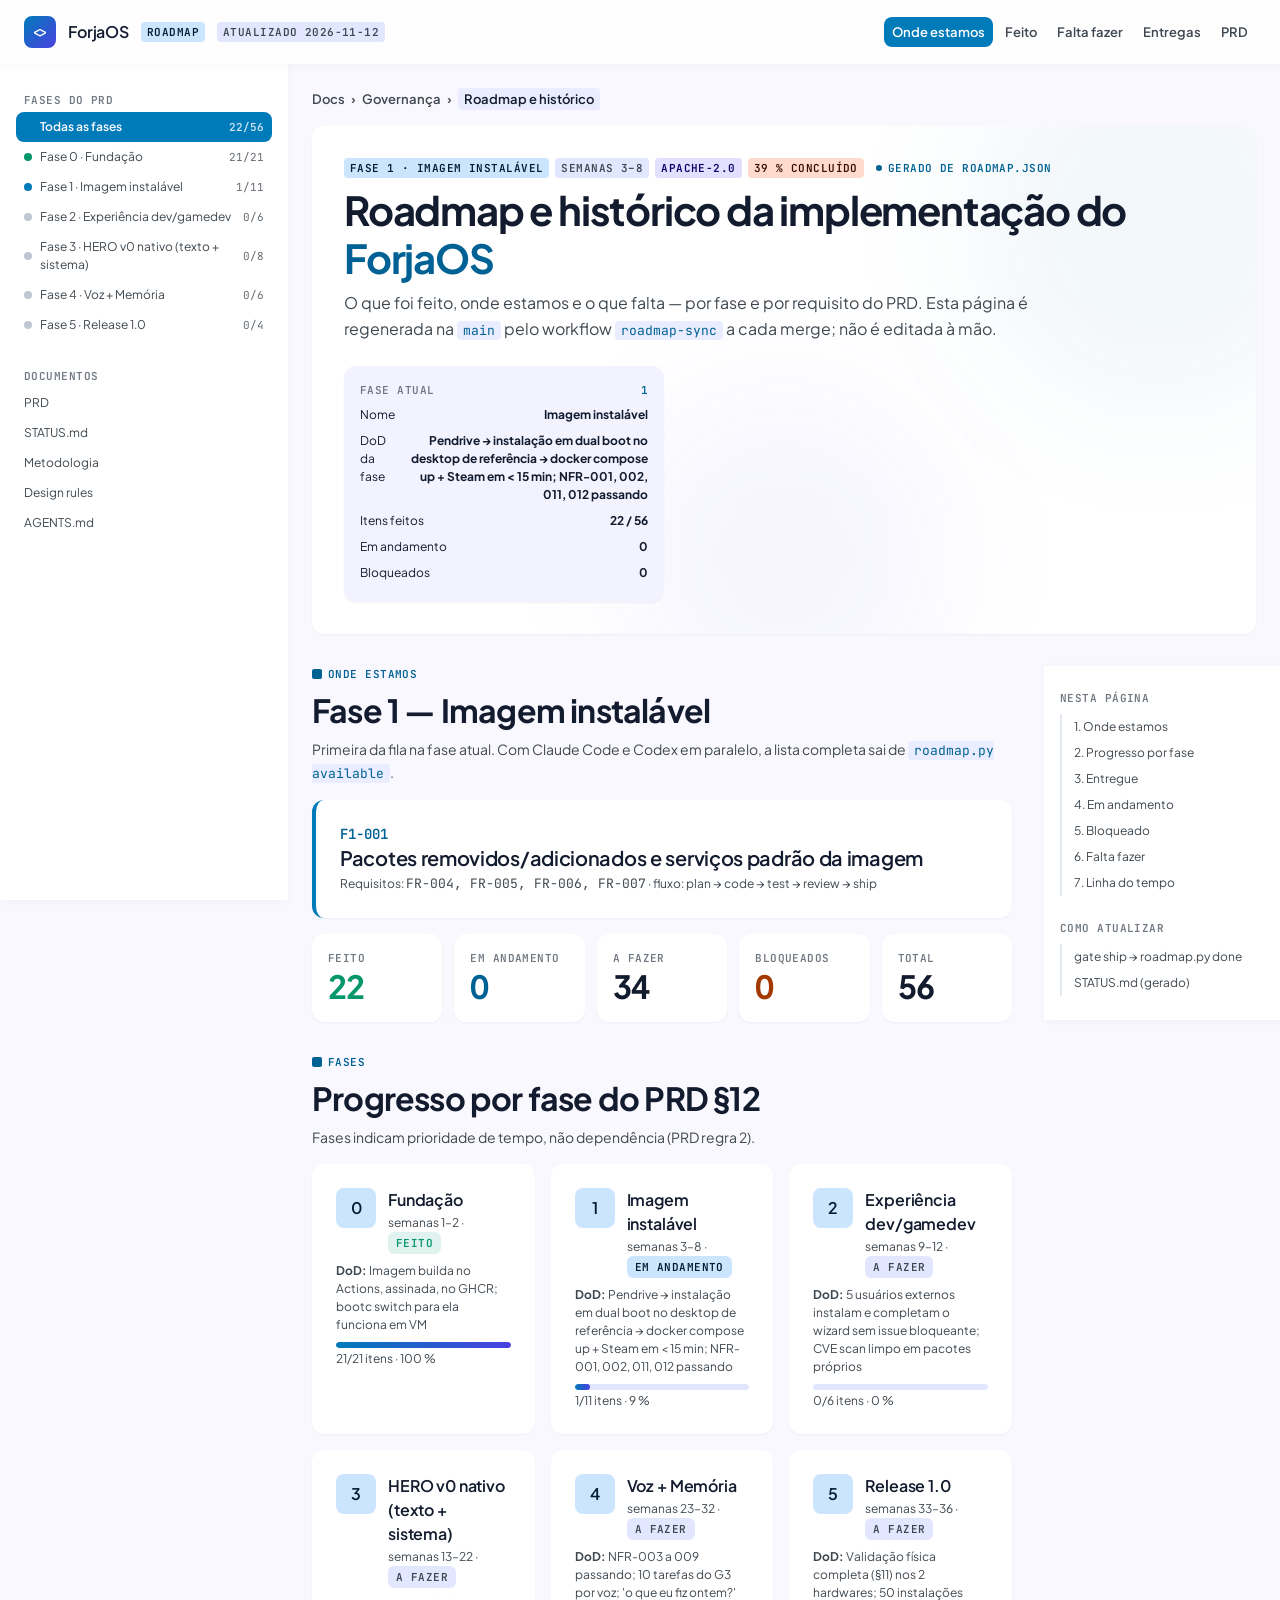
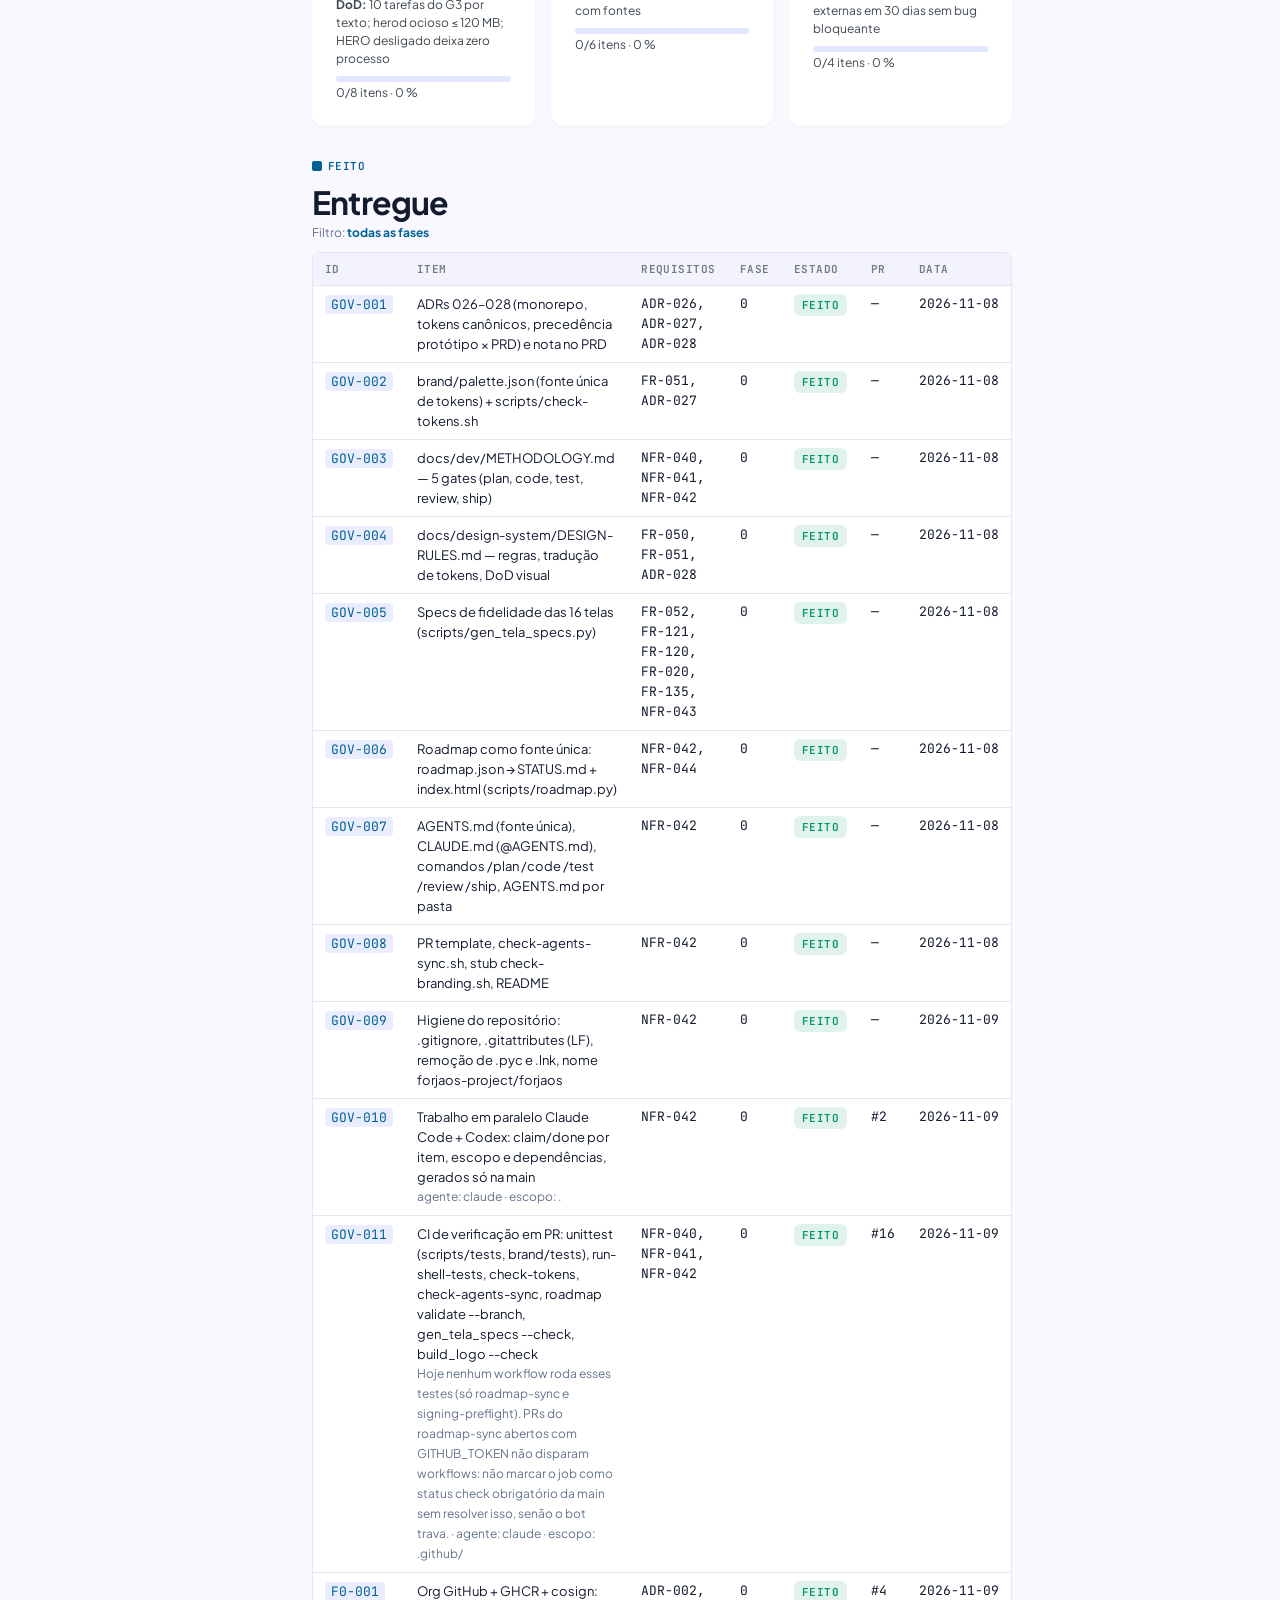
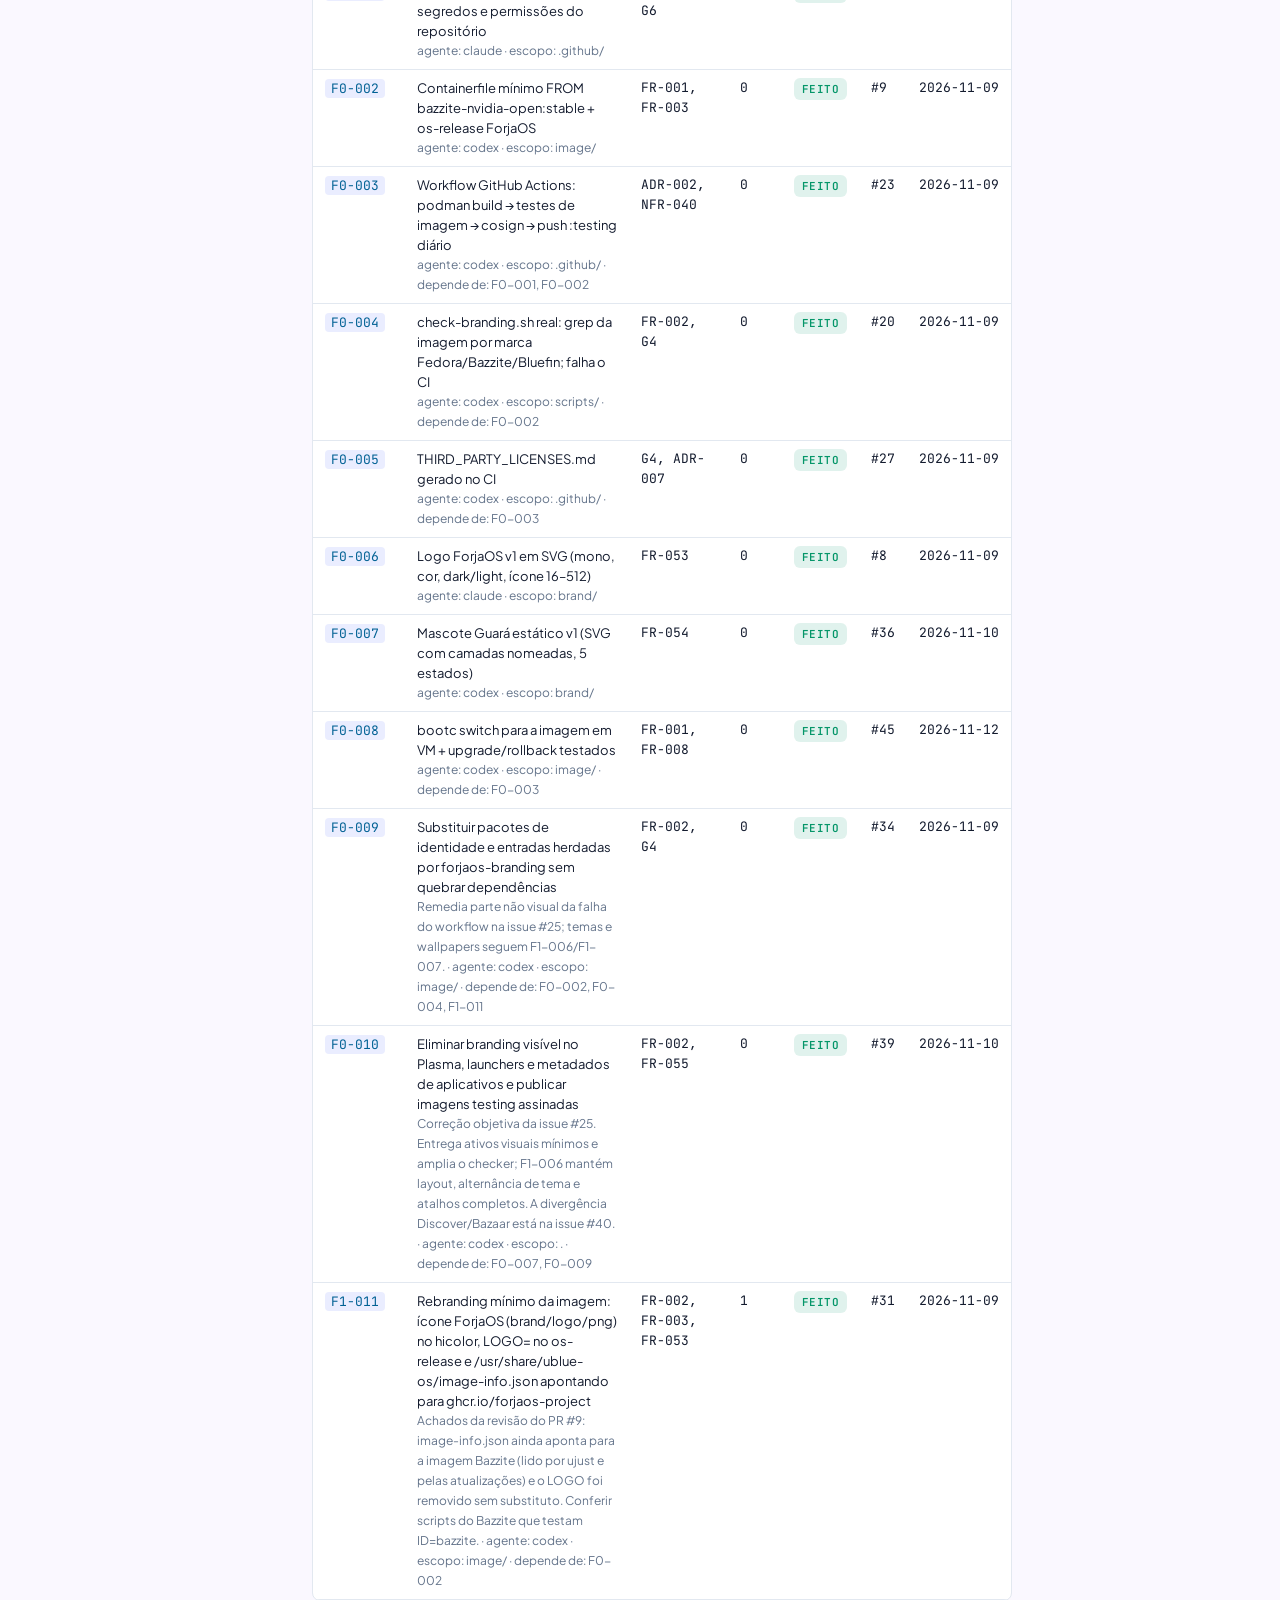
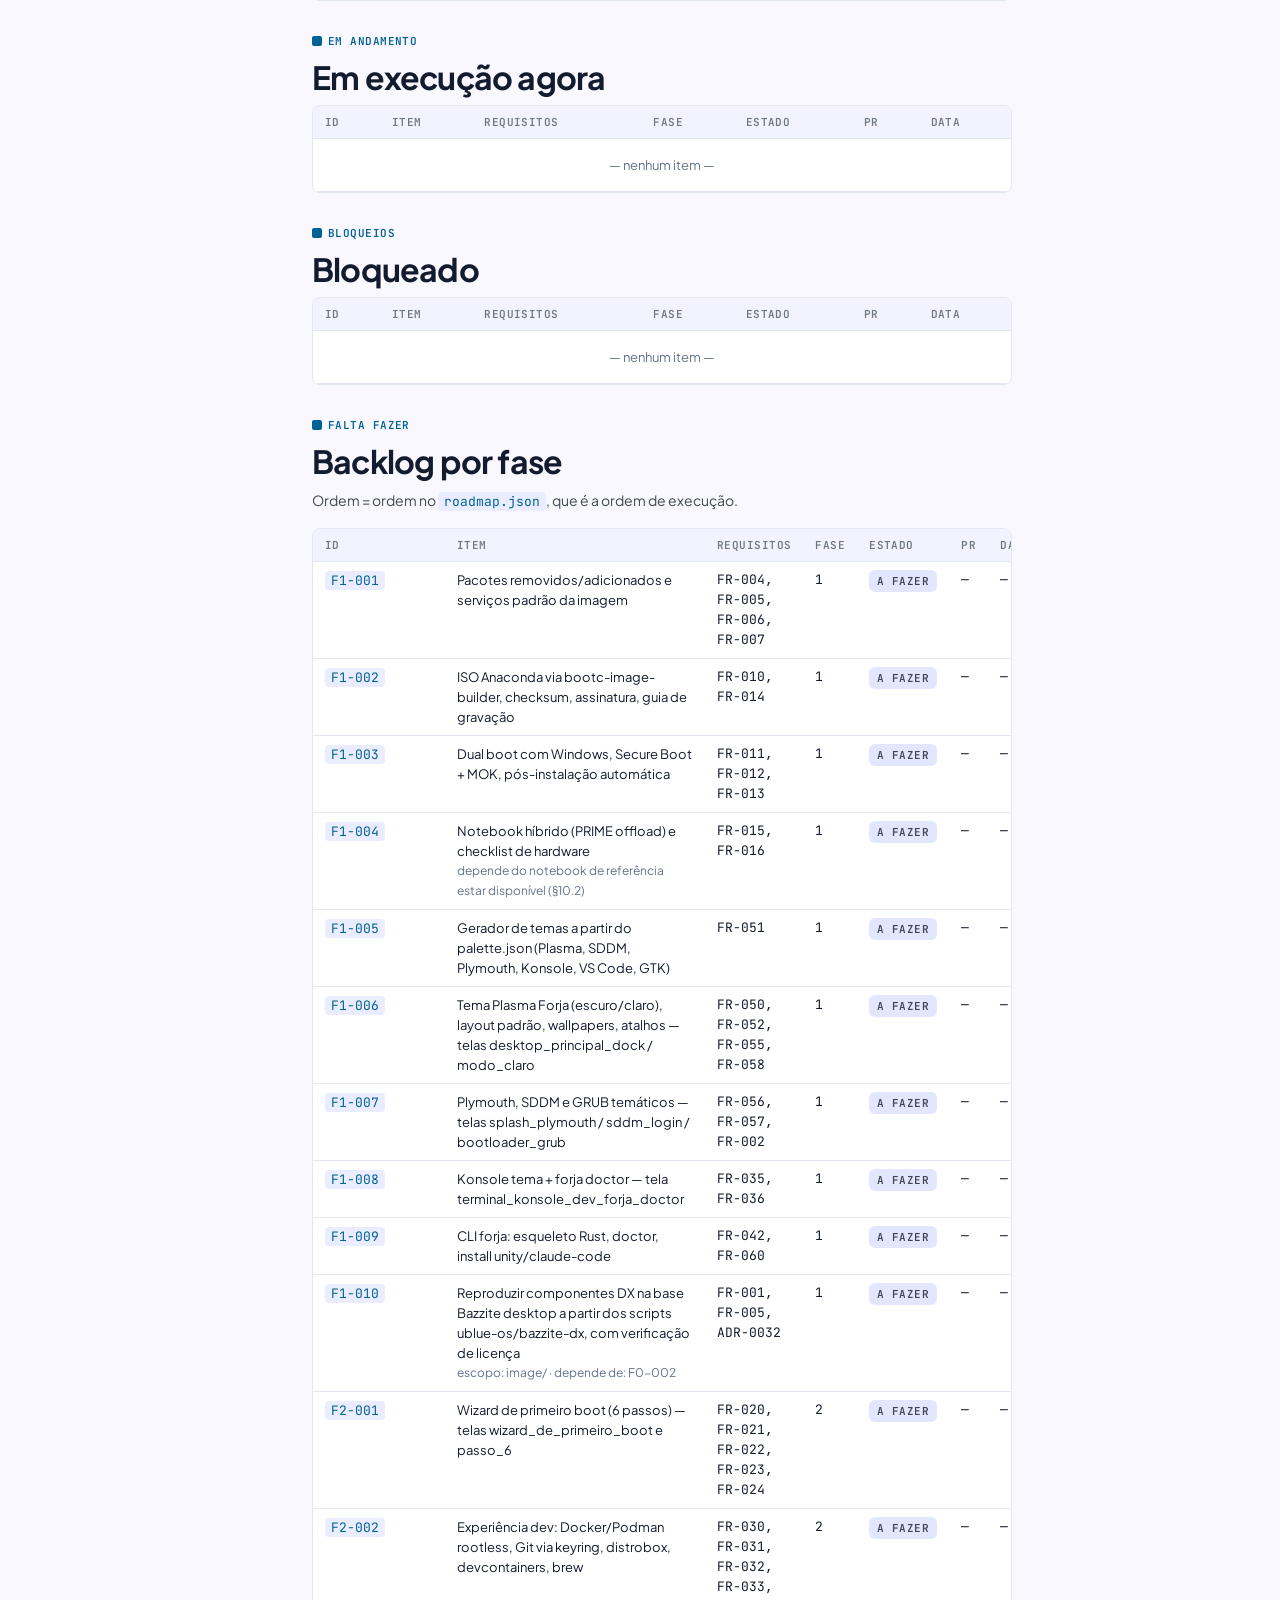
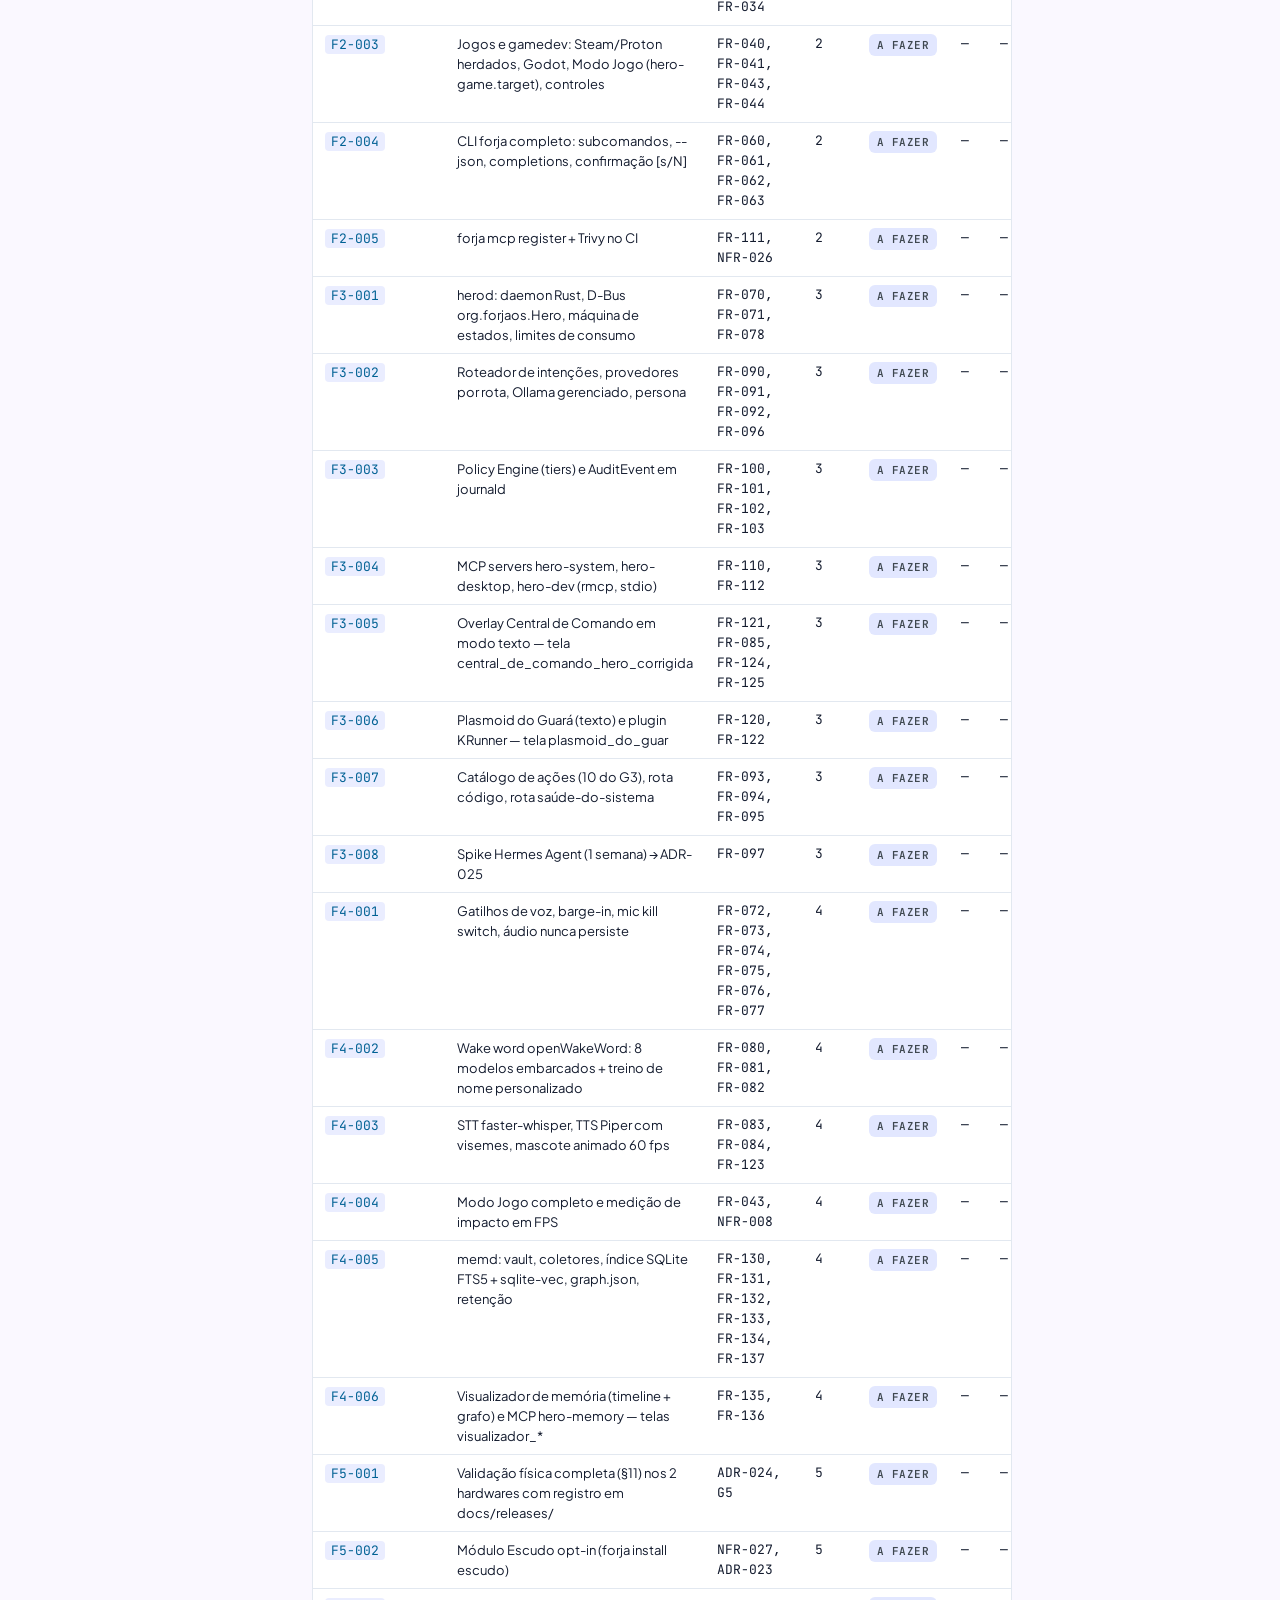
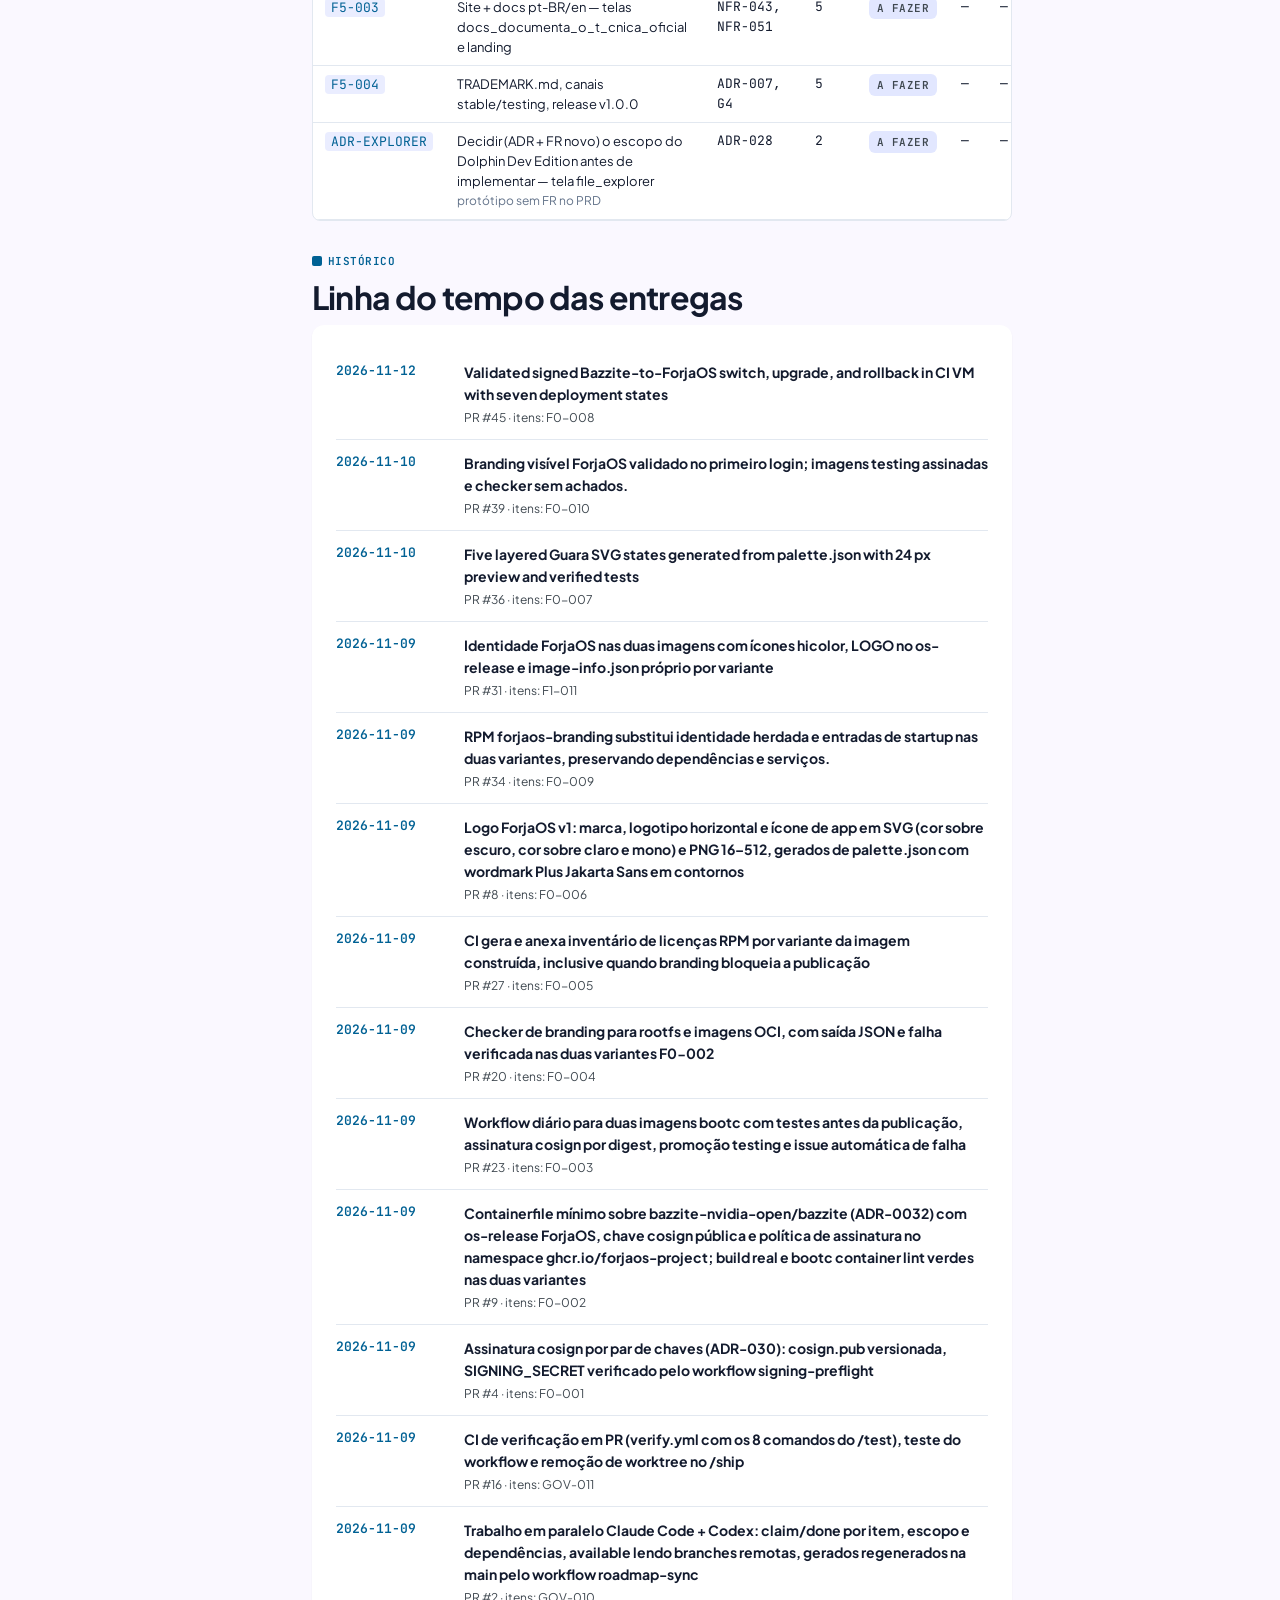
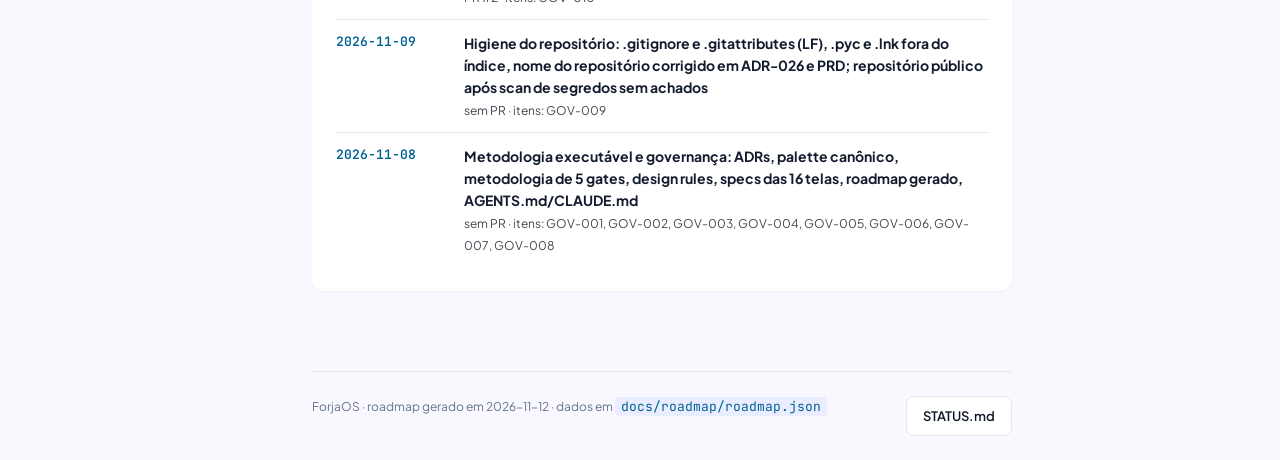
==== commit 31c292c4: "chore(roadmap): regenerate STATUS.md and index.html" ====
--- a/docs/roadmap/index.html
+++ b/docs/roadmap/index.html
@@ -138,7 +138,7 @@
     <div class="brand">
       <a href="#top" class="brand"><span class="logo">&lt;&gt;</span><strong>ForjaOS</strong></a>
       <span class="badge badge-primary">Roadmap</span>
-      <span class="badge badge-neutral">atualizado 2026-11-10</span>
+      <span class="badge badge-neutral">atualizado 2026-11-12</span>
     </div>
     <nav class="top">
       <a href="#onde-estamos" class="active">Onde estamos</a>
@@ -153,9 +153,9 @@
 <aside>
   <div class="group">
     <div class="group-title">Fases do PRD</div>
-    <a class="nav-item active" data-phase="all" href="#top"><span class="dot dot-doing"></span>Todas as fases<span class="count">21/56</span></a>
-    <a href="#fase-0" class="nav-item" data-phase="0"><span class="dot dot-doing"></span>Fase 0 · Fundação<span class="count">20/21</span></a>
-<a href="#fase-1" class="nav-item" data-phase="1"><span class="dot dot-todo"></span>Fase 1 · Imagem instalável<span class="count">1/11</span></a>
+    <a class="nav-item active" data-phase="all" href="#top"><span class="dot dot-doing"></span>Todas as fases<span class="count">22/56</span></a>
+    <a href="#fase-0" class="nav-item" data-phase="0"><span class="dot dot-done"></span>Fase 0 · Fundação<span class="count">21/21</span></a>
+<a href="#fase-1" class="nav-item" data-phase="1"><span class="dot dot-doing"></span>Fase 1 · Imagem instalável<span class="count">1/11</span></a>
 <a href="#fase-2" class="nav-item" data-phase="2"><span class="dot dot-todo"></span>Fase 2 · Experiência dev/gamedev<span class="count">0/6</span></a>
 <a href="#fase-3" class="nav-item" data-phase="3"><span class="dot dot-todo"></span>Fase 3 · HERO v0 nativo (texto + sistema)<span class="count">0/8</span></a>
 <a href="#fase-4" class="nav-item" data-phase="4"><span class="dot dot-todo"></span>Fase 4 · Voz + Memória<span class="count">0/6</span></a>
@@ -180,20 +180,20 @@
       <div class="banner-inner">
         <div>
           <div class="chips">
-            <span class="badge badge-primary">Fase 0 · Fundação</span>
-            <span class="badge badge-neutral">semanas 1–2</span>
+            <span class="badge badge-primary">Fase 1 · Imagem instalável</span>
+            <span class="badge badge-neutral">semanas 3–8</span>
             <span class="badge badge-secondary">Apache-2.0</span>
-            <span class="badge badge-tertiary">38 % concluído</span>
+            <span class="badge badge-tertiary">39 % concluído</span>
             <span class="badge live"><i></i>gerado de roadmap.json</span>
           </div>
           <h1 class="display">Roadmap e histórico da implementação do <span>ForjaOS</span></h1>
           <p class="lead">O que foi feito, onde estamos e o que falta — por fase e por requisito do PRD. Esta página é regenerada na <code>main</code> pelo workflow <code>roadmap-sync</code> a cada merge; não é editada à mão.</p>
         </div>
         <div class="specs">
-          <div class="t"><span>Fase atual</span><span style="color:var(--fj-primary)">0</span></div>
-          <div class="row"><span>Nome</span><b>Fundação</b></div>
-          <div class="row"><span>DoD da fase</span><b>Imagem builda no Actions, assinada, no GHCR; bootc switch para ela funciona em VM</b></div>
-          <div class="row"><span>Itens feitos</span><b>21 / 56</b></div>
+          <div class="t"><span>Fase atual</span><span style="color:var(--fj-primary)">1</span></div>
+          <div class="row"><span>Nome</span><b>Imagem instalável</b></div>
+          <div class="row"><span>DoD da fase</span><b>Pendrive → instalação em dual boot no desktop de referência → docker compose up + Steam em &lt; 15 min; NFR-001, 002, 011, 012 passando</b></div>
+          <div class="row"><span>Itens feitos</span><b>22 / 56</b></div>
           <div class="row"><span>Em andamento</span><b>0</b></div>
           <div class="row"><span>Bloqueados</span><b>0</b></div>
         </div>
@@ -205,19 +205,19 @@
 
         <section class="section" id="onde-estamos">
           <div class="eyebrow"><i></i>Onde estamos</div>
-          <h2>Fase 0 — Fundação</h2>
+          <h2>Fase 1 — Imagem instalável</h2>
           <p class="desc">Primeira da fila na fase atual. Com Claude Code e Codex em paralelo, a lista completa sai de <code>roadmap.py available</code>.</p>
           <div class="card next">
             <div>
-              <div class="id">F0-008</div>
-              <h3>bootc switch para a imagem em VM + upgrade/rollback testados</h3>
-              <p class="meta">Requisitos: <span class="mono">FR-001, FR-008</span> · fluxo: plan → code → test → review → ship</p>
+              <div class="id">F1-001</div>
+              <h3>Pacotes removidos/adicionados e serviços padrão da imagem</h3>
+              <p class="meta">Requisitos: <span class="mono">FR-004, FR-005, FR-006, FR-007</span> · fluxo: plan → code → test → review → ship</p>
             </div>
           </div>
           <div class="kpis" style="margin-top:16px">
-            <div class="kpi done"><div class="l">Feito</div><div class="v">21</div></div>
+            <div class="kpi done"><div class="l">Feito</div><div class="v">22</div></div>
             <div class="kpi doing"><div class="l">Em andamento</div><div class="v">0</div></div>
-            <div class="kpi"><div class="l">A fazer</div><div class="v">35</div></div>
+            <div class="kpi"><div class="l">A fazer</div><div class="v">34</div></div>
             <div class="kpi blocked"><div class="l">Bloqueados</div><div class="v">0</div></div>
             <div class="kpi"><div class="l">Total</div><div class="v">56</div></div>
           </div>
@@ -228,8 +228,8 @@
           <h2>Progresso por fase do PRD §12</h2>
           <p class="desc">Fases indicam prioridade de tempo, não dependência (PRD regra 2).</p>
           <div class="cards-3">
-            <section class="card phase-card" id="fase-0"><div class="phase-head"><span class="phase-num">0</span><div><h3>Fundação</h3><p class="meta">semanas 1–2 · <span class="pill pill-doing">em andamento</span></p></div></div><p class="dod"><strong>DoD:</strong> Imagem builda no Actions, assinada, no GHCR; bootc switch para ela funciona em VM</p><div class="bar"><span style="width:95%"></span></div><p class="meta">20/21 itens · 95 %</p></section>
-<section class="card phase-card" id="fase-1"><div class="phase-head"><span class="phase-num">1</span><div><h3>Imagem instalável</h3><p class="meta">semanas 3–8 · <span class="pill pill-todo">a fazer</span></p></div></div><p class="dod"><strong>DoD:</strong> Pendrive → instalação em dual boot no desktop de referência → docker compose up + Steam em &lt; 15 min; NFR-001, 002, 011, 012 passando</p><div class="bar"><span style="width:9%"></span></div><p class="meta">1/11 itens · 9 %</p></section>
+            <section class="card phase-card" id="fase-0"><div class="phase-head"><span class="phase-num">0</span><div><h3>Fundação</h3><p class="meta">semanas 1–2 · <span class="pill pill-done">feito</span></p></div></div><p class="dod"><strong>DoD:</strong> Imagem builda no Actions, assinada, no GHCR; bootc switch para ela funciona em VM</p><div class="bar"><span style="width:100%"></span></div><p class="meta">21/21 itens · 100 %</p></section>
+<section class="card phase-card" id="fase-1"><div class="phase-head"><span class="phase-num">1</span><div><h3>Imagem instalável</h3><p class="meta">semanas 3–8 · <span class="pill pill-doing">em andamento</span></p></div></div><p class="dod"><strong>DoD:</strong> Pendrive → instalação em dual boot no desktop de referência → docker compose up + Steam em &lt; 15 min; NFR-001, 002, 011, 012 passando</p><div class="bar"><span style="width:9%"></span></div><p class="meta">1/11 itens · 9 %</p></section>
 <section class="card phase-card" id="fase-2"><div class="phase-head"><span class="phase-num">2</span><div><h3>Experiência dev/gamedev</h3><p class="meta">semanas 9–12 · <span class="pill pill-todo">a fazer</span></p></div></div><p class="dod"><strong>DoD:</strong> 5 usuários externos instalam e completam o wizard sem issue bloqueante; CVE scan limpo em pacotes próprios</p><div class="bar"><span style="width:0%"></span></div><p class="meta">0/6 itens · 0 %</p></section>
 <section class="card phase-card" id="fase-3"><div class="phase-head"><span class="phase-num">3</span><div><h3>HERO v0 nativo (texto + sistema)</h3><p class="meta">semanas 13–22 · <span class="pill pill-todo">a fazer</span></p></div></div><p class="dod"><strong>DoD:</strong> 10 tarefas do G3 por texto; herod ocioso ≤ 120 MB; HERO desligado deixa zero processo</p><div class="bar"><span style="width:0%"></span></div><p class="meta">0/8 itens · 0 %</p></section>
 <section class="card phase-card" id="fase-4"><div class="phase-head"><span class="phase-num">4</span><div><h3>Voz + Memória</h3><p class="meta">semanas 23–32 · <span class="pill pill-todo">a fazer</span></p></div></div><p class="dod"><strong>DoD:</strong> NFR-003 a 009 passando; 10 tarefas do G3 por voz; &#x27;o que eu fiz ontem?&#x27; com fontes</p><div class="bar"><span style="width:0%"></span></div><p class="meta">0/6 itens · 0 %</p></section>
@@ -261,6 +261,7 @@
 <tr data-phase="0" data-status="done"><td><code>F0-005</code></td><td>THIRD_PARTY_LICENSES.md gerado no CI <span class=note>agente: codex · escopo: .github/ · depende de: F0-003</span></td><td class="mono">G4, ADR-007</td><td class="mono">0</td><td><span class="pill pill-done">feito</span></td><td class="mono">#27</td><td class="mono">2026-11-09</td></tr>
 <tr data-phase="0" data-status="done"><td><code>F0-006</code></td><td>Logo ForjaOS v1 em SVG (mono, cor, dark/light, ícone 16–512) <span class=note>agente: claude · escopo: brand/</span></td><td class="mono">FR-053</td><td class="mono">0</td><td><span class="pill pill-done">feito</span></td><td class="mono">#8</td><td class="mono">2026-11-09</td></tr>
 <tr data-phase="0" data-status="done"><td><code>F0-007</code></td><td>Mascote Guará estático v1 (SVG com camadas nomeadas, 5 estados) <span class=note>agente: codex · escopo: brand/</span></td><td class="mono">FR-054</td><td class="mono">0</td><td><span class="pill pill-done">feito</span></td><td class="mono">#36</td><td class="mono">2026-11-10</td></tr>
+<tr data-phase="0" data-status="done"><td><code>F0-008</code></td><td>bootc switch para a imagem em VM + upgrade/rollback testados <span class=note>agente: codex · escopo: image/ · depende de: F0-003</span></td><td class="mono">FR-001, FR-008</td><td class="mono">0</td><td><span class="pill pill-done">feito</span></td><td class="mono">#45</td><td class="mono">2026-11-12</td></tr>
 <tr data-phase="0" data-status="done"><td><code>F0-009</code></td><td>Substituir pacotes de identidade e entradas herdadas por forjaos-branding sem quebrar dependências <span class=note>Remedia parte não visual da falha do workflow na issue #25; temas e wallpapers seguem F1-006/F1-007. · agente: codex · escopo: image/ · depende de: F0-002, F0-004, F1-011</span></td><td class="mono">FR-002, G4</td><td class="mono">0</td><td><span class="pill pill-done">feito</span></td><td class="mono">#34</td><td class="mono">2026-11-09</td></tr>
 <tr data-phase="0" data-status="done"><td><code>F0-010</code></td><td>Eliminar branding visível no Plasma, launchers e metadados de aplicativos e publicar imagens testing assinadas <span class=note>Correção objetiva da issue #25. Entrega ativos visuais mínimos e amplia o checker; F1-006 mantém layout, alternância de tema e atalhos completos. A divergência Discover/Bazaar está na issue #40. · agente: codex · escopo: . · depende de: F0-007, F0-009</span></td><td class="mono">FR-002, FR-055</td><td class="mono">0</td><td><span class="pill pill-done">feito</span></td><td class="mono">#39</td><td class="mono">2026-11-10</td></tr>
 <tr data-phase="1" data-status="done"><td><code>F1-011</code></td><td>Rebranding mínimo da imagem: ícone ForjaOS (brand/logo/png) no hicolor, LOGO= no os-release e /usr/share/ublue-os/image-info.json apontando para ghcr.io/forjaos-project <span class=note>Achados da revisão do PR #9: image-info.json ainda aponta para a imagem Bazzite (lido por ujust e pelas atualizações) e o LOGO foi removido sem substituto. Conferir scripts do Bazzite que testam ID=bazzite. · agente: codex · escopo: image/ · depende de: F0-002</span></td><td class="mono">FR-002, FR-003, FR-053</td><td class="mono">1</td><td><span class="pill pill-done">feito</span></td><td class="mono">#31</td><td class="mono">2026-11-09</td></tr></tbody>
@@ -291,8 +292,7 @@
           <p class="desc">Ordem = ordem no <code>roadmap.json</code>, que é a ordem de execução.</p>
           <div class="table-wrap"><table>
             <thead><tr><th>ID</th><th>Item</th><th>Requisitos</th><th>Fase</th><th>Estado</th><th>PR</th><th>Data</th></tr></thead>
-            <tbody><tr data-phase="0" data-status="todo"><td><code>F0-008</code></td><td>bootc switch para a imagem em VM + upgrade/rollback testados <span class=note>escopo: image/ · depende de: F0-003</span></td><td class="mono">FR-001, FR-008</td><td class="mono">0</td><td><span class="pill pill-todo">a fazer</span></td><td class="mono">—</td><td class="mono">—</td></tr>
-<tr data-phase="1" data-status="todo"><td><code>F1-001</code></td><td>Pacotes removidos/adicionados e serviços padrão da imagem</td><td class="mono">FR-004, FR-005, FR-006, FR-007</td><td class="mono">1</td><td><span class="pill pill-todo">a fazer</span></td><td class="mono">—</td><td class="mono">—</td></tr>
+            <tbody><tr data-phase="1" data-status="todo"><td><code>F1-001</code></td><td>Pacotes removidos/adicionados e serviços padrão da imagem</td><td class="mono">FR-004, FR-005, FR-006, FR-007</td><td class="mono">1</td><td><span class="pill pill-todo">a fazer</span></td><td class="mono">—</td><td class="mono">—</td></tr>
 <tr data-phase="1" data-status="todo"><td><code>F1-002</code></td><td>ISO Anaconda via bootc-image-builder, checksum, assinatura, guia de gravação</td><td class="mono">FR-010, FR-014</td><td class="mono">1</td><td><span class="pill pill-todo">a fazer</span></td><td class="mono">—</td><td class="mono">—</td></tr>
 <tr data-phase="1" data-status="todo"><td><code>F1-003</code></td><td>Dual boot com Windows, Secure Boot + MOK, pós-instalação automática</td><td class="mono">FR-011, FR-012, FR-013</td><td class="mono">1</td><td><span class="pill pill-todo">a fazer</span></td><td class="mono">—</td><td class="mono">—</td></tr>
 <tr data-phase="1" data-status="todo"><td><code>F1-004</code></td><td>Notebook híbrido (PRIME offload) e checklist de hardware <span class=note>depende do notebook de referência estar disponível (§10.2)</span></td><td class="mono">FR-015, FR-016</td><td class="mono">1</td><td><span class="pill pill-todo">a fazer</span></td><td class="mono">—</td><td class="mono">—</td></tr>
@@ -332,7 +332,8 @@
         <section class="section" id="entregas">
           <div class="eyebrow"><i></i>Histórico</div>
           <h2>Linha do tempo das entregas</h2>
-          <div class="card"><ul class="timeline"><li><span class="tl-date mono">2026-11-10</span><div><strong>Branding visível ForjaOS validado no primeiro login; imagens testing assinadas e checker sem achados.</strong><br><span class="meta">PR #39 · itens: F0-010</span></div></li>
+          <div class="card"><ul class="timeline"><li><span class="tl-date mono">2026-11-12</span><div><strong>Validated signed Bazzite-to-ForjaOS switch, upgrade, and rollback in CI VM with seven deployment states</strong><br><span class="meta">PR #45 · itens: F0-008</span></div></li>
+<li><span class="tl-date mono">2026-11-10</span><div><strong>Branding visível ForjaOS validado no primeiro login; imagens testing assinadas e checker sem achados.</strong><br><span class="meta">PR #39 · itens: F0-010</span></div></li>
 <li><span class="tl-date mono">2026-11-10</span><div><strong>Five layered Guara SVG states generated from palette.json with 24 px preview and verified tests</strong><br><span class="meta">PR #36 · itens: F0-007</span></div></li>
 <li><span class="tl-date mono">2026-11-09</span><div><strong>Identidade ForjaOS nas duas imagens com ícones hicolor, LOGO no os-release e image-info.json próprio por variante</strong><br><span class="meta">PR #31 · itens: F1-011</span></div></li>
 <li><span class="tl-date mono">2026-11-09</span><div><strong>RPM forjaos-branding substitui identidade herdada e entradas de startup nas duas variantes, preservando dependências e serviços.</strong><br><span class="meta">PR #34 · itens: F0-009</span></div></li>
@@ -349,7 +350,7 @@
         </section>
 
         <footer>
-          <span>ForjaOS · roadmap gerado em 2026-11-10 · dados em <code>docs/roadmap/roadmap.json</code></span>
+          <span>ForjaOS · roadmap gerado em 2026-11-12 · dados em <code>docs/roadmap/roadmap.json</code></span>
           <span><a class="btn btn-ghost" href="../STATUS.md">STATUS.md</a></span>
         </footer>
       </div>
@@ -371,7 +372,7 @@
   </main>
 </div>
 
-<script id="roadmap-data" type="application/json">{"project": "ForjaOS", "phases": [{"id": "0", "name": "Fundação", "weeks": "1–2", "dod": "Imagem builda no Actions, assinada, no GHCR; bootc switch para ela funciona em VM", "status": "doing"}, {"id": "1", "name": "Imagem instalável", "weeks": "3–8", "dod": "Pendrive → instalação em dual boot no desktop de referência → docker compose up + Steam em < 15 min; NFR-001, 002, 011, 012 passando", "status": "todo"}, {"id": "2", "name": "Experiência dev/gamedev", "weeks": "9–12", "dod": "5 usuários externos instalam e completam o wizard sem issue bloqueante; CVE scan limpo em pacotes próprios", "status": "todo"}, {"id": "3", "name": "HERO v0 nativo (texto + sistema)", "weeks": "13–22", "dod": "10 tarefas do G3 por texto; herod ocioso ≤ 120 MB; HERO desligado deixa zero processo", "status": "todo"}, {"id": "4", "name": "Voz + Memória", "weeks": "23–32", "dod": "NFR-003 a 009 passando; 10 tarefas do G3 por voz; 'o que eu fiz ontem?' com fontes", "status": "todo"}, {"id": "5", "name": "Release 1.0", "weeks": "33–36", "dod": "Validação física completa (§11) nos 2 hardwares; 50 instalações externas em 30 dias sem bug bloqueante", "status": "todo"}], "items": [{"id": "GOV-001", "fr": ["ADR-026", "ADR-027", "ADR-028"], "phase": "0", "title": "ADRs 026–028 (monorepo, tokens canônicos, precedência protótipo × PRD) e nota no PRD", "status": "done", "pr": null, "merged_at": "2026-11-08"}, {"id": "GOV-002", "fr": ["FR-051", "ADR-027"], "phase": "0", "title": "brand/palette.json (fonte única de tokens) + scripts/check-tokens.sh", "status": "done", "pr": null, "merged_at": "2026-11-08"}, {"id": "GOV-003", "fr": ["NFR-040", "NFR-041", "NFR-042"], "phase": "0", "title": "docs/dev/METHODOLOGY.md — 5 gates (plan, code, test, review, ship)", "status": "done", "pr": null, "merged_at": "2026-11-08"}, {"id": "GOV-004", "fr": ["FR-050", "FR-051", "ADR-028"], "phase": "0", "title": "docs/design-system/DESIGN-RULES.md — regras, tradução de tokens, DoD visual", "status": "done", "pr": null, "merged_at": "2026-11-08"}, {"id": "GOV-005", "fr": ["FR-052", "FR-121", "FR-120", "FR-020", "FR-135", "NFR-043"], "phase": "0", "title": "Specs de fidelidade das 16 telas (scripts/gen_tela_specs.py)", "status": "done", "pr": null, "merged_at": "2026-11-08"}, {"id": "GOV-006", "fr": ["NFR-042", "NFR-044"], "phase": "0", "title": "Roadmap como fonte única: roadmap.json → STATUS.md + index.html (scripts/roadmap.py)", "status": "done", "pr": null, "merged_at": "2026-11-08"}, {"id": "GOV-007", "fr": ["NFR-042"], "phase": "0", "title": "AGENTS.md (fonte única), CLAUDE.md (@AGENTS.md), comandos /plan /code /test /review /ship, AGENTS.md por pasta", "status": "done", "pr": null, "merged_at": "2026-11-08"}, {"id": "GOV-008", "fr": ["NFR-042"], "phase": "0", "title": "PR template, check-agents-sync.sh, stub check-branding.sh, README", "status": "done", "pr": null, "merged_at": "2026-11-08"}, {"id": "GOV-009", "fr": ["NFR-042"], "phase": "0", "title": "Higiene do repositório: .gitignore, .gitattributes (LF), remoção de .pyc e .lnk, nome forjaos-project/forjaos", "status": "done", "pr": null, "merged_at": "2026-11-09"}, {"id": "GOV-010", "fr": ["NFR-042"], "phase": "0", "title": "Trabalho em paralelo Claude Code + Codex: claim/done por item, escopo e dependências, gerados só na main", "status": "done", "agent": "claude", "scope": ".", "claimed_at": "2026-11-09", "pr": 2, "merged_at": "2026-11-09", "summary": "Trabalho em paralelo Claude Code + Codex: claim/done por item, escopo e dependências, available lendo branches remotas, gerados regenerados na main pelo workflow roadmap-sync"}, {"id": "GOV-011", "fr": ["NFR-040", "NFR-041", "NFR-042"], "phase": "0", "title": "CI de verificação em PR: unittest (scripts/tests, brand/tests), run-shell-tests, check-tokens, check-agents-sync, roadmap validate --branch, gen_tela_specs --check, build_logo --check", "status": "done", "scope": ".github/", "notes": "Hoje nenhum workflow roda esses testes (só roadmap-sync e signing-preflight). PRs do roadmap-sync abertos com GITHUB_TOKEN não disparam workflows: não marcar o job como status check obrigatório da main sem resolver isso, senão o bot trava.", "agent": "claude", "claimed_at": "2026-11-09", "pr": 16, "merged_at": "2026-11-09", "summary": "CI de verificação em PR (verify.yml com os 8 comandos do /test), teste do workflow e remoção de worktree no /ship"}, {"id": "F0-001", "fr": ["ADR-002", "G6"], "phase": "0", "title": "Org GitHub + GHCR + cosign: segredos e permissões do repositório", "status": "done", "scope": ".github/", "agent": "claude", "claimed_at": "2026-11-08", "pr": 4, "merged_at": "2026-11-09", "summary": "Assinatura cosign por par de chaves (ADR-030): cosign.pub versionada, SIGNING_SECRET verificado pelo workflow signing-preflight"}, {"id": "F0-002", "fr": ["FR-001", "FR-003"], "phase": "0", "title": "Containerfile mínimo FROM bazzite-nvidia-open:stable + os-release ForjaOS", "status": "done", "scope": "image/", "agent": "codex", "claimed_at": "2026-11-09", "pr": 9, "merged_at": "2026-11-09", "summary": "Containerfile mínimo sobre bazzite-nvidia-open/bazzite (ADR-0032) com os-release ForjaOS, chave cosign pública e política de assinatura no namespace ghcr.io/forjaos-project; build real e bootc container lint verdes nas duas variantes"}, {"id": "F0-003", "fr": ["ADR-002", "NFR-040"], "phase": "0", "title": "Workflow GitHub Actions: podman build → testes de imagem → cosign → push :testing diário", "status": "done", "scope": ".github/", "depends_on": ["F0-001", "F0-002"], "agent": "codex", "claimed_at": "2026-11-09", "pr": 23, "merged_at": "2026-11-09", "summary": "Workflow diário para duas imagens bootc com testes antes da publicação, assinatura cosign por digest, promoção testing e issue automática de falha"}, {"id": "F0-004", "fr": ["FR-002", "G4"], "phase": "0", "title": "check-branding.sh real: grep da imagem por marca Fedora/Bazzite/Bluefin; falha o CI", "status": "done", "scope": "scripts/", "depends_on": ["F0-002"], "agent": "codex", "claimed_at": "2026-11-09", "pr": 20, "merged_at": "2026-11-09", "summary": "Checker de branding para rootfs e imagens OCI, com saída JSON e falha verificada nas duas variantes F0-002"}, {"id": "F0-005", "fr": ["G4", "ADR-007"], "phase": "0", "title": "THIRD_PARTY_LICENSES.md gerado no CI", "status": "done", "scope": ".github/", "depends_on": ["F0-003"], "agent": "codex", "claimed_at": "2026-11-09", "pr": 27, "merged_at": "2026-11-09", "summary": "CI gera e anexa inventário de licenças RPM por variante da imagem construída, inclusive quando branding bloqueia a publicação"}, {"id": "F0-006", "fr": ["FR-053"], "phase": "0", "title": "Logo ForjaOS v1 em SVG (mono, cor, dark/light, ícone 16–512)", "status": "done", "scope": "brand/", "agent": "claude", "claimed_at": "2026-11-09", "pr": 8, "merged_at": "2026-11-09", "summary": "Logo ForjaOS v1: marca, logotipo horizontal e ícone de app em SVG (cor sobre escuro, cor sobre claro e mono) e PNG 16–512, gerados de palette.json com wordmark Plus Jakarta Sans em contornos"}, {"id": "F0-007", "fr": ["FR-054"], "phase": "0", "title": "Mascote Guará estático v1 (SVG com camadas nomeadas, 5 estados)", "status": "done", "scope": "brand/", "agent": "codex", "claimed_at": "2026-11-10", "pr": 36, "merged_at": "2026-11-10", "summary": "Five layered Guara SVG states generated from palette.json with 24 px preview and verified tests"}, {"id": "F0-008", "fr": ["FR-001", "FR-008"], "phase": "0", "title": "bootc switch para a imagem em VM + upgrade/rollback testados", "status": "todo", "scope": "image/", "depends_on": ["F0-003"]}, {"id": "F0-009", "fr": ["FR-002", "G4"], "phase": "0", "title": "Substituir pacotes de identidade e entradas herdadas por forjaos-branding sem quebrar dependências", "status": "done", "scope": "image/", "depends_on": ["F0-002", "F0-004", "F1-011"], "notes": "Remedia parte não visual da falha do workflow na issue #25; temas e wallpapers seguem F1-006/F1-007.", "agent": "codex", "claimed_at": "2026-11-09", "pr": 34, "merged_at": "2026-11-09", "summary": "RPM forjaos-branding substitui identidade herdada e entradas de startup nas duas variantes, preservando dependências e serviços."}, {"id": "F0-010", "fr": ["FR-002", "FR-055"], "phase": "0", "title": "Eliminar branding visível no Plasma, launchers e metadados de aplicativos e publicar imagens testing assinadas", "status": "done", "scope": ".", "depends_on": ["F0-007", "F0-009"], "notes": "Correção objetiva da issue #25. Entrega ativos visuais mínimos e amplia o checker; F1-006 mantém layout, alternância de tema e atalhos completos. A divergência Discover/Bazaar está na issue #40.", "agent": "codex", "claimed_at": "2026-11-10", "pr": 39, "merged_at": "2026-11-10", "summary": "Branding visível ForjaOS validado no primeiro login; imagens testing assinadas e checker sem achados."}, {"id": "F1-001", "fr": ["FR-004", "FR-005", "FR-006", "FR-007"], "phase": "1", "title": "Pacotes removidos/adicionados e serviços padrão da imagem", "status": "todo"}, {"id": "F1-002", "fr": ["FR-010", "FR-014"], "phase": "1", "title": "ISO Anaconda via bootc-image-builder, checksum, assinatura, guia de gravação", "status": "todo"}, {"id": "F1-003", "fr": ["FR-011", "FR-012", "FR-013"], "phase": "1", "title": "Dual boot com Windows, Secure Boot + MOK, pós-instalação automática", "status": "todo"}, {"id": "F1-004", "fr": ["FR-015", "FR-016"], "phase": "1", "title": "Notebook híbrido (PRIME offload) e checklist de hardware", "status": "todo", "notes": "depende do notebook de referência estar disponível (§10.2)"}, {"id": "F1-005", "fr": ["FR-051"], "phase": "1", "title": "Gerador de temas a partir do palette.json (Plasma, SDDM, Plymouth, Konsole, VS Code, GTK)", "status": "todo"}, {"id": "F1-006", "fr": ["FR-050", "FR-052", "FR-055", "FR-058"], "phase": "1", "title": "Tema Plasma Forja (escuro/claro), layout padrão, wallpapers, atalhos — telas desktop_principal_dock / modo_claro", "status": "todo"}, {"id": "F1-007", "fr": ["FR-056", "FR-057", "FR-002"], "phase": "1", "title": "Plymouth, SDDM e GRUB temáticos — telas splash_plymouth / sddm_login / bootloader_grub", "status": "todo"}, {"id": "F1-011", "fr": ["FR-002", "FR-003", "FR-053"], "phase": "1", "title": "Rebranding mínimo da imagem: ícone ForjaOS (brand/logo/png) no hicolor, LOGO= no os-release e /usr/share/ublue-os/image-info.json apontando para ghcr.io/forjaos-project", "status": "done", "scope": "image/", "depends_on": ["F0-002"], "notes": "Achados da revisão do PR #9: image-info.json ainda aponta para a imagem Bazzite (lido por ujust e pelas atualizações) e o LOGO foi removido sem substituto. Conferir scripts do Bazzite que testam ID=bazzite.", "agent": "codex", "claimed_at": "2026-11-09", "pr": 31, "merged_at": "2026-11-09", "summary": "Identidade ForjaOS nas duas imagens com ícones hicolor, LOGO no os-release e image-info.json próprio por variante"}, {"id": "F1-008", "fr": ["FR-035", "FR-036"], "phase": "1", "title": "Konsole tema + forja doctor — tela terminal_konsole_dev_forja_doctor", "status": "todo"}, {"id": "F1-009", "fr": ["FR-042", "FR-060"], "phase": "1", "title": "CLI forja: esqueleto Rust, doctor, install unity/claude-code", "status": "todo"}, {"id": "F1-010", "fr": ["FR-001", "FR-005", "ADR-0032"], "phase": "1", "title": "Reproduzir componentes DX na base Bazzite desktop a partir dos scripts ublue-os/bazzite-dx, com verificação de licença", "status": "todo", "scope": "image/", "depends_on": ["F0-002"]}, {"id": "F2-001", "fr": ["FR-020", "FR-021", "FR-022", "FR-023", "FR-024"], "phase": "2", "title": "Wizard de primeiro boot (6 passos) — telas wizard_de_primeiro_boot e passo_6", "status": "todo"}, {"id": "F2-002", "fr": ["FR-030", "FR-031", "FR-032", "FR-033", "FR-034"], "phase": "2", "title": "Experiência dev: Docker/Podman rootless, Git via keyring, distrobox, devcontainers, brew", "status": "todo"}, {"id": "F2-003", "fr": ["FR-040", "FR-041", "FR-043", "FR-044"], "phase": "2", "title": "Jogos e gamedev: Steam/Proton herdados, Godot, Modo Jogo (hero-game.target), controles", "status": "todo"}, {"id": "F2-004", "fr": ["FR-060", "FR-061", "FR-062", "FR-063"], "phase": "2", "title": "CLI forja completo: subcomandos, --json, completions, confirmação [s/N]", "status": "todo"}, {"id": "F2-005", "fr": ["FR-111", "NFR-026"], "phase": "2", "title": "forja mcp register + Trivy no CI", "status": "todo"}, {"id": "F3-001", "fr": ["FR-070", "FR-071", "FR-078"], "phase": "3", "title": "herod: daemon Rust, D-Bus org.forjaos.Hero, máquina de estados, limites de consumo", "status": "todo"}, {"id": "F3-002", "fr": ["FR-090", "FR-091", "FR-092", "FR-096"], "phase": "3", "title": "Roteador de intenções, provedores por rota, Ollama gerenciado, persona", "status": "todo"}, {"id": "F3-003", "fr": ["FR-100", "FR-101", "FR-102", "FR-103"], "phase": "3", "title": "Policy Engine (tiers) e AuditEvent em journald", "status": "todo"}, {"id": "F3-004", "fr": ["FR-110", "FR-112"], "phase": "3", "title": "MCP servers hero-system, hero-desktop, hero-dev (rmcp, stdio)", "status": "todo"}, {"id": "F3-005", "fr": ["FR-121", "FR-085", "FR-124", "FR-125"], "phase": "3", "title": "Overlay Central de Comando em modo texto — tela central_de_comando_hero_corrigida", "status": "todo"}, {"id": "F3-006", "fr": ["FR-120", "FR-122"], "phase": "3", "title": "Plasmoid do Guará (texto) e plugin KRunner — tela plasmoid_do_guar", "status": "todo"}, {"id": "F3-007", "fr": ["FR-093", "FR-094", "FR-095"], "phase": "3", "title": "Catálogo de ações (10 do G3), rota código, rota saúde-do-sistema", "status": "todo"}, {"id": "F3-008", "fr": ["FR-097"], "phase": "3", "title": "Spike Hermes Agent (1 semana) → ADR-025", "status": "todo"}, {"id": "F4-001", "fr": ["FR-072", "FR-073", "FR-074", "FR-075", "FR-076", "FR-077"], "phase": "4", "title": "Gatilhos de voz, barge-in, mic kill switch, áudio nunca persiste", "status": "todo"}, {"id": "F4-002", "fr": ["FR-080", "FR-081", "FR-082"], "phase": "4", "title": "Wake word openWakeWord: 8 modelos embarcados + treino de nome personalizado", "status": "todo"}, {"id": "F4-003", "fr": ["FR-083", "FR-084", "FR-123"], "phase": "4", "title": "STT faster-whisper, TTS Piper com visemes, mascote animado 60 fps", "status": "todo"}, {"id": "F4-004", "fr": ["FR-043", "NFR-008"], "phase": "4", "title": "Modo Jogo completo e medição de impacto em FPS", "status": "todo"}, {"id": "F4-005", "fr": ["FR-130", "FR-131", "FR-132", "FR-133", "FR-134", "FR-137"], "phase": "4", "title": "memd: vault, coletores, índice SQLite FTS5 + sqlite-vec, graph.json, retenção", "status": "todo"}, {"id": "F4-006", "fr": ["FR-135", "FR-136"], "phase": "4", "title": "Visualizador de memória (timeline + grafo) e MCP hero-memory — telas visualizador_*", "status": "todo"}, {"id": "F5-001", "fr": ["ADR-024", "G5"], "phase": "5", "title": "Validação física completa (§11) nos 2 hardwares com registro em docs/releases/", "status": "todo"}, {"id": "F5-002", "fr": ["NFR-027", "ADR-023"], "phase": "5", "title": "Módulo Escudo opt-in (forja install escudo)", "status": "todo"}, {"id": "F5-003", "fr": ["NFR-043", "NFR-051"], "phase": "5", "title": "Site + docs pt-BR/en — telas docs_documenta_o_t_cnica_oficial e landing", "status": "todo"}, {"id": "F5-004", "fr": ["ADR-007", "G4"], "phase": "5", "title": "TRADEMARK.md, canais stable/testing, release v1.0.0", "status": "todo"}, {"id": "ADR-EXPLORER", "fr": ["ADR-028"], "phase": "2", "title": "Decidir (ADR + FR novo) o escopo do Dolphin Dev Edition antes de implementar — tela file_explorer", "status": "todo", "notes": "protótipo sem FR no PRD"}], "deliveries": [{"date": "2026-11-08", "pr": null, "items": ["GOV-001", "GOV-002", "GOV-003", "GOV-004", "GOV-005", "GOV-006", "GOV-007", "GOV-008"], "summary": "Metodologia executável e governança: ADRs, palette canônico, metodologia de 5 gates, design rules, specs das 16 telas, roadmap gerado, AGENTS.md/CLAUDE.md"}, {"date": "2026-11-09", "pr": null, "items": ["GOV-009"], "summary": "Higiene do repositório: .gitignore e .gitattributes (LF), .pyc e .lnk fora do índice, nome do repositório corrigido em ADR-026 e PRD; repositório público após scan de segredos sem achados"}]}</script>
+<script id="roadmap-data" type="application/json">{"project": "ForjaOS", "phases": [{"id": "0", "name": "Fundação", "weeks": "1–2", "dod": "Imagem builda no Actions, assinada, no GHCR; bootc switch para ela funciona em VM", "status": "done"}, {"id": "1", "name": "Imagem instalável", "weeks": "3–8", "dod": "Pendrive → instalação em dual boot no desktop de referência → docker compose up + Steam em < 15 min; NFR-001, 002, 011, 012 passando", "status": "doing"}, {"id": "2", "name": "Experiência dev/gamedev", "weeks": "9–12", "dod": "5 usuários externos instalam e completam o wizard sem issue bloqueante; CVE scan limpo em pacotes próprios", "status": "todo"}, {"id": "3", "name": "HERO v0 nativo (texto + sistema)", "weeks": "13–22", "dod": "10 tarefas do G3 por texto; herod ocioso ≤ 120 MB; HERO desligado deixa zero processo", "status": "todo"}, {"id": "4", "name": "Voz + Memória", "weeks": "23–32", "dod": "NFR-003 a 009 passando; 10 tarefas do G3 por voz; 'o que eu fiz ontem?' com fontes", "status": "todo"}, {"id": "5", "name": "Release 1.0", "weeks": "33–36", "dod": "Validação física completa (§11) nos 2 hardwares; 50 instalações externas em 30 dias sem bug bloqueante", "status": "todo"}], "items": [{"id": "GOV-001", "fr": ["ADR-026", "ADR-027", "ADR-028"], "phase": "0", "title": "ADRs 026–028 (monorepo, tokens canônicos, precedência protótipo × PRD) e nota no PRD", "status": "done", "pr": null, "merged_at": "2026-11-08"}, {"id": "GOV-002", "fr": ["FR-051", "ADR-027"], "phase": "0", "title": "brand/palette.json (fonte única de tokens) + scripts/check-tokens.sh", "status": "done", "pr": null, "merged_at": "2026-11-08"}, {"id": "GOV-003", "fr": ["NFR-040", "NFR-041", "NFR-042"], "phase": "0", "title": "docs/dev/METHODOLOGY.md — 5 gates (plan, code, test, review, ship)", "status": "done", "pr": null, "merged_at": "2026-11-08"}, {"id": "GOV-004", "fr": ["FR-050", "FR-051", "ADR-028"], "phase": "0", "title": "docs/design-system/DESIGN-RULES.md — regras, tradução de tokens, DoD visual", "status": "done", "pr": null, "merged_at": "2026-11-08"}, {"id": "GOV-005", "fr": ["FR-052", "FR-121", "FR-120", "FR-020", "FR-135", "NFR-043"], "phase": "0", "title": "Specs de fidelidade das 16 telas (scripts/gen_tela_specs.py)", "status": "done", "pr": null, "merged_at": "2026-11-08"}, {"id": "GOV-006", "fr": ["NFR-042", "NFR-044"], "phase": "0", "title": "Roadmap como fonte única: roadmap.json → STATUS.md + index.html (scripts/roadmap.py)", "status": "done", "pr": null, "merged_at": "2026-11-08"}, {"id": "GOV-007", "fr": ["NFR-042"], "phase": "0", "title": "AGENTS.md (fonte única), CLAUDE.md (@AGENTS.md), comandos /plan /code /test /review /ship, AGENTS.md por pasta", "status": "done", "pr": null, "merged_at": "2026-11-08"}, {"id": "GOV-008", "fr": ["NFR-042"], "phase": "0", "title": "PR template, check-agents-sync.sh, stub check-branding.sh, README", "status": "done", "pr": null, "merged_at": "2026-11-08"}, {"id": "GOV-009", "fr": ["NFR-042"], "phase": "0", "title": "Higiene do repositório: .gitignore, .gitattributes (LF), remoção de .pyc e .lnk, nome forjaos-project/forjaos", "status": "done", "pr": null, "merged_at": "2026-11-09"}, {"id": "GOV-010", "fr": ["NFR-042"], "phase": "0", "title": "Trabalho em paralelo Claude Code + Codex: claim/done por item, escopo e dependências, gerados só na main", "status": "done", "agent": "claude", "scope": ".", "claimed_at": "2026-11-09", "pr": 2, "merged_at": "2026-11-09", "summary": "Trabalho em paralelo Claude Code + Codex: claim/done por item, escopo e dependências, available lendo branches remotas, gerados regenerados na main pelo workflow roadmap-sync"}, {"id": "GOV-011", "fr": ["NFR-040", "NFR-041", "NFR-042"], "phase": "0", "title": "CI de verificação em PR: unittest (scripts/tests, brand/tests), run-shell-tests, check-tokens, check-agents-sync, roadmap validate --branch, gen_tela_specs --check, build_logo --check", "status": "done", "scope": ".github/", "notes": "Hoje nenhum workflow roda esses testes (só roadmap-sync e signing-preflight). PRs do roadmap-sync abertos com GITHUB_TOKEN não disparam workflows: não marcar o job como status check obrigatório da main sem resolver isso, senão o bot trava.", "agent": "claude", "claimed_at": "2026-11-09", "pr": 16, "merged_at": "2026-11-09", "summary": "CI de verificação em PR (verify.yml com os 8 comandos do /test), teste do workflow e remoção de worktree no /ship"}, {"id": "F0-001", "fr": ["ADR-002", "G6"], "phase": "0", "title": "Org GitHub + GHCR + cosign: segredos e permissões do repositório", "status": "done", "scope": ".github/", "agent": "claude", "claimed_at": "2026-11-08", "pr": 4, "merged_at": "2026-11-09", "summary": "Assinatura cosign por par de chaves (ADR-030): cosign.pub versionada, SIGNING_SECRET verificado pelo workflow signing-preflight"}, {"id": "F0-002", "fr": ["FR-001", "FR-003"], "phase": "0", "title": "Containerfile mínimo FROM bazzite-nvidia-open:stable + os-release ForjaOS", "status": "done", "scope": "image/", "agent": "codex", "claimed_at": "2026-11-09", "pr": 9, "merged_at": "2026-11-09", "summary": "Containerfile mínimo sobre bazzite-nvidia-open/bazzite (ADR-0032) com os-release ForjaOS, chave cosign pública e política de assinatura no namespace ghcr.io/forjaos-project; build real e bootc container lint verdes nas duas variantes"}, {"id": "F0-003", "fr": ["ADR-002", "NFR-040"], "phase": "0", "title": "Workflow GitHub Actions: podman build → testes de imagem → cosign → push :testing diário", "status": "done", "scope": ".github/", "depends_on": ["F0-001", "F0-002"], "agent": "codex", "claimed_at": "2026-11-09", "pr": 23, "merged_at": "2026-11-09", "summary": "Workflow diário para duas imagens bootc com testes antes da publicação, assinatura cosign por digest, promoção testing e issue automática de falha"}, {"id": "F0-004", "fr": ["FR-002", "G4"], "phase": "0", "title": "check-branding.sh real: grep da imagem por marca Fedora/Bazzite/Bluefin; falha o CI", "status": "done", "scope": "scripts/", "depends_on": ["F0-002"], "agent": "codex", "claimed_at": "2026-11-09", "pr": 20, "merged_at": "2026-11-09", "summary": "Checker de branding para rootfs e imagens OCI, com saída JSON e falha verificada nas duas variantes F0-002"}, {"id": "F0-005", "fr": ["G4", "ADR-007"], "phase": "0", "title": "THIRD_PARTY_LICENSES.md gerado no CI", "status": "done", "scope": ".github/", "depends_on": ["F0-003"], "agent": "codex", "claimed_at": "2026-11-09", "pr": 27, "merged_at": "2026-11-09", "summary": "CI gera e anexa inventário de licenças RPM por variante da imagem construída, inclusive quando branding bloqueia a publicação"}, {"id": "F0-006", "fr": ["FR-053"], "phase": "0", "title": "Logo ForjaOS v1 em SVG (mono, cor, dark/light, ícone 16–512)", "status": "done", "scope": "brand/", "agent": "claude", "claimed_at": "2026-11-09", "pr": 8, "merged_at": "2026-11-09", "summary": "Logo ForjaOS v1: marca, logotipo horizontal e ícone de app em SVG (cor sobre escuro, cor sobre claro e mono) e PNG 16–512, gerados de palette.json com wordmark Plus Jakarta Sans em contornos"}, {"id": "F0-007", "fr": ["FR-054"], "phase": "0", "title": "Mascote Guará estático v1 (SVG com camadas nomeadas, 5 estados)", "status": "done", "scope": "brand/", "agent": "codex", "claimed_at": "2026-11-10", "pr": 36, "merged_at": "2026-11-10", "summary": "Five layered Guara SVG states generated from palette.json with 24 px preview and verified tests"}, {"id": "F0-008", "fr": ["FR-001", "FR-008"], "phase": "0", "title": "bootc switch para a imagem em VM + upgrade/rollback testados", "status": "done", "scope": "image/", "depends_on": ["F0-003"], "agent": "codex", "claimed_at": "2026-11-11", "pr": 45, "merged_at": "2026-11-12", "summary": "Validated signed Bazzite-to-ForjaOS switch, upgrade, and rollback in CI VM with seven deployment states"}, {"id": "F0-009", "fr": ["FR-002", "G4"], "phase": "0", "title": "Substituir pacotes de identidade e entradas herdadas por forjaos-branding sem quebrar dependências", "status": "done", "scope": "image/", "depends_on": ["F0-002", "F0-004", "F1-011"], "notes": "Remedia parte não visual da falha do workflow na issue #25; temas e wallpapers seguem F1-006/F1-007.", "agent": "codex", "claimed_at": "2026-11-09", "pr": 34, "merged_at": "2026-11-09", "summary": "RPM forjaos-branding substitui identidade herdada e entradas de startup nas duas variantes, preservando dependências e serviços."}, {"id": "F0-010", "fr": ["FR-002", "FR-055"], "phase": "0", "title": "Eliminar branding visível no Plasma, launchers e metadados de aplicativos e publicar imagens testing assinadas", "status": "done", "scope": ".", "depends_on": ["F0-007", "F0-009"], "notes": "Correção objetiva da issue #25. Entrega ativos visuais mínimos e amplia o checker; F1-006 mantém layout, alternância de tema e atalhos completos. A divergência Discover/Bazaar está na issue #40.", "agent": "codex", "claimed_at": "2026-11-10", "pr": 39, "merged_at": "2026-11-10", "summary": "Branding visível ForjaOS validado no primeiro login; imagens testing assinadas e checker sem achados."}, {"id": "F1-001", "fr": ["FR-004", "FR-005", "FR-006", "FR-007"], "phase": "1", "title": "Pacotes removidos/adicionados e serviços padrão da imagem", "status": "todo"}, {"id": "F1-002", "fr": ["FR-010", "FR-014"], "phase": "1", "title": "ISO Anaconda via bootc-image-builder, checksum, assinatura, guia de gravação", "status": "todo"}, {"id": "F1-003", "fr": ["FR-011", "FR-012", "FR-013"], "phase": "1", "title": "Dual boot com Windows, Secure Boot + MOK, pós-instalação automática", "status": "todo"}, {"id": "F1-004", "fr": ["FR-015", "FR-016"], "phase": "1", "title": "Notebook híbrido (PRIME offload) e checklist de hardware", "status": "todo", "notes": "depende do notebook de referência estar disponível (§10.2)"}, {"id": "F1-005", "fr": ["FR-051"], "phase": "1", "title": "Gerador de temas a partir do palette.json (Plasma, SDDM, Plymouth, Konsole, VS Code, GTK)", "status": "todo"}, {"id": "F1-006", "fr": ["FR-050", "FR-052", "FR-055", "FR-058"], "phase": "1", "title": "Tema Plasma Forja (escuro/claro), layout padrão, wallpapers, atalhos — telas desktop_principal_dock / modo_claro", "status": "todo"}, {"id": "F1-007", "fr": ["FR-056", "FR-057", "FR-002"], "phase": "1", "title": "Plymouth, SDDM e GRUB temáticos — telas splash_plymouth / sddm_login / bootloader_grub", "status": "todo"}, {"id": "F1-011", "fr": ["FR-002", "FR-003", "FR-053"], "phase": "1", "title": "Rebranding mínimo da imagem: ícone ForjaOS (brand/logo/png) no hicolor, LOGO= no os-release e /usr/share/ublue-os/image-info.json apontando para ghcr.io/forjaos-project", "status": "done", "scope": "image/", "depends_on": ["F0-002"], "notes": "Achados da revisão do PR #9: image-info.json ainda aponta para a imagem Bazzite (lido por ujust e pelas atualizações) e o LOGO foi removido sem substituto. Conferir scripts do Bazzite que testam ID=bazzite.", "agent": "codex", "claimed_at": "2026-11-09", "pr": 31, "merged_at": "2026-11-09", "summary": "Identidade ForjaOS nas duas imagens com ícones hicolor, LOGO no os-release e image-info.json próprio por variante"}, {"id": "F1-008", "fr": ["FR-035", "FR-036"], "phase": "1", "title": "Konsole tema + forja doctor — tela terminal_konsole_dev_forja_doctor", "status": "todo"}, {"id": "F1-009", "fr": ["FR-042", "FR-060"], "phase": "1", "title": "CLI forja: esqueleto Rust, doctor, install unity/claude-code", "status": "todo"}, {"id": "F1-010", "fr": ["FR-001", "FR-005", "ADR-0032"], "phase": "1", "title": "Reproduzir componentes DX na base Bazzite desktop a partir dos scripts ublue-os/bazzite-dx, com verificação de licença", "status": "todo", "scope": "image/", "depends_on": ["F0-002"]}, {"id": "F2-001", "fr": ["FR-020", "FR-021", "FR-022", "FR-023", "FR-024"], "phase": "2", "title": "Wizard de primeiro boot (6 passos) — telas wizard_de_primeiro_boot e passo_6", "status": "todo"}, {"id": "F2-002", "fr": ["FR-030", "FR-031", "FR-032", "FR-033", "FR-034"], "phase": "2", "title": "Experiência dev: Docker/Podman rootless, Git via keyring, distrobox, devcontainers, brew", "status": "todo"}, {"id": "F2-003", "fr": ["FR-040", "FR-041", "FR-043", "FR-044"], "phase": "2", "title": "Jogos e gamedev: Steam/Proton herdados, Godot, Modo Jogo (hero-game.target), controles", "status": "todo"}, {"id": "F2-004", "fr": ["FR-060", "FR-061", "FR-062", "FR-063"], "phase": "2", "title": "CLI forja completo: subcomandos, --json, completions, confirmação [s/N]", "status": "todo"}, {"id": "F2-005", "fr": ["FR-111", "NFR-026"], "phase": "2", "title": "forja mcp register + Trivy no CI", "status": "todo"}, {"id": "F3-001", "fr": ["FR-070", "FR-071", "FR-078"], "phase": "3", "title": "herod: daemon Rust, D-Bus org.forjaos.Hero, máquina de estados, limites de consumo", "status": "todo"}, {"id": "F3-002", "fr": ["FR-090", "FR-091", "FR-092", "FR-096"], "phase": "3", "title": "Roteador de intenções, provedores por rota, Ollama gerenciado, persona", "status": "todo"}, {"id": "F3-003", "fr": ["FR-100", "FR-101", "FR-102", "FR-103"], "phase": "3", "title": "Policy Engine (tiers) e AuditEvent em journald", "status": "todo"}, {"id": "F3-004", "fr": ["FR-110", "FR-112"], "phase": "3", "title": "MCP servers hero-system, hero-desktop, hero-dev (rmcp, stdio)", "status": "todo"}, {"id": "F3-005", "fr": ["FR-121", "FR-085", "FR-124", "FR-125"], "phase": "3", "title": "Overlay Central de Comando em modo texto — tela central_de_comando_hero_corrigida", "status": "todo"}, {"id": "F3-006", "fr": ["FR-120", "FR-122"], "phase": "3", "title": "Plasmoid do Guará (texto) e plugin KRunner — tela plasmoid_do_guar", "status": "todo"}, {"id": "F3-007", "fr": ["FR-093", "FR-094", "FR-095"], "phase": "3", "title": "Catálogo de ações (10 do G3), rota código, rota saúde-do-sistema", "status": "todo"}, {"id": "F3-008", "fr": ["FR-097"], "phase": "3", "title": "Spike Hermes Agent (1 semana) → ADR-025", "status": "todo"}, {"id": "F4-001", "fr": ["FR-072", "FR-073", "FR-074", "FR-075", "FR-076", "FR-077"], "phase": "4", "title": "Gatilhos de voz, barge-in, mic kill switch, áudio nunca persiste", "status": "todo"}, {"id": "F4-002", "fr": ["FR-080", "FR-081", "FR-082"], "phase": "4", "title": "Wake word openWakeWord: 8 modelos embarcados + treino de nome personalizado", "status": "todo"}, {"id": "F4-003", "fr": ["FR-083", "FR-084", "FR-123"], "phase": "4", "title": "STT faster-whisper, TTS Piper com visemes, mascote animado 60 fps", "status": "todo"}, {"id": "F4-004", "fr": ["FR-043", "NFR-008"], "phase": "4", "title": "Modo Jogo completo e medição de impacto em FPS", "status": "todo"}, {"id": "F4-005", "fr": ["FR-130", "FR-131", "FR-132", "FR-133", "FR-134", "FR-137"], "phase": "4", "title": "memd: vault, coletores, índice SQLite FTS5 + sqlite-vec, graph.json, retenção", "status": "todo"}, {"id": "F4-006", "fr": ["FR-135", "FR-136"], "phase": "4", "title": "Visualizador de memória (timeline + grafo) e MCP hero-memory — telas visualizador_*", "status": "todo"}, {"id": "F5-001", "fr": ["ADR-024", "G5"], "phase": "5", "title": "Validação física completa (§11) nos 2 hardwares com registro em docs/releases/", "status": "todo"}, {"id": "F5-002", "fr": ["NFR-027", "ADR-023"], "phase": "5", "title": "Módulo Escudo opt-in (forja install escudo)", "status": "todo"}, {"id": "F5-003", "fr": ["NFR-043", "NFR-051"], "phase": "5", "title": "Site + docs pt-BR/en — telas docs_documenta_o_t_cnica_oficial e landing", "status": "todo"}, {"id": "F5-004", "fr": ["ADR-007", "G4"], "phase": "5", "title": "TRADEMARK.md, canais stable/testing, release v1.0.0", "status": "todo"}, {"id": "ADR-EXPLORER", "fr": ["ADR-028"], "phase": "2", "title": "Decidir (ADR + FR novo) o escopo do Dolphin Dev Edition antes de implementar — tela file_explorer", "status": "todo", "notes": "protótipo sem FR no PRD"}], "deliveries": [{"date": "2026-11-08", "pr": null, "items": ["GOV-001", "GOV-002", "GOV-003", "GOV-004", "GOV-005", "GOV-006", "GOV-007", "GOV-008"], "summary": "Metodologia executável e governança: ADRs, palette canônico, metodologia de 5 gates, design rules, specs das 16 telas, roadmap gerado, AGENTS.md/CLAUDE.md"}, {"date": "2026-11-09", "pr": null, "items": ["GOV-009"], "summary": "Higiene do repositório: .gitignore e .gitattributes (LF), .pyc e .lnk fora do índice, nome do repositório corrigido em ADR-026 e PRD; repositório público após scan de segredos sem achados"}]}</script>
 <script>
 // Único comportamento: filtrar linhas por fase a partir do menu lateral. Sem dependências.
 (function(){
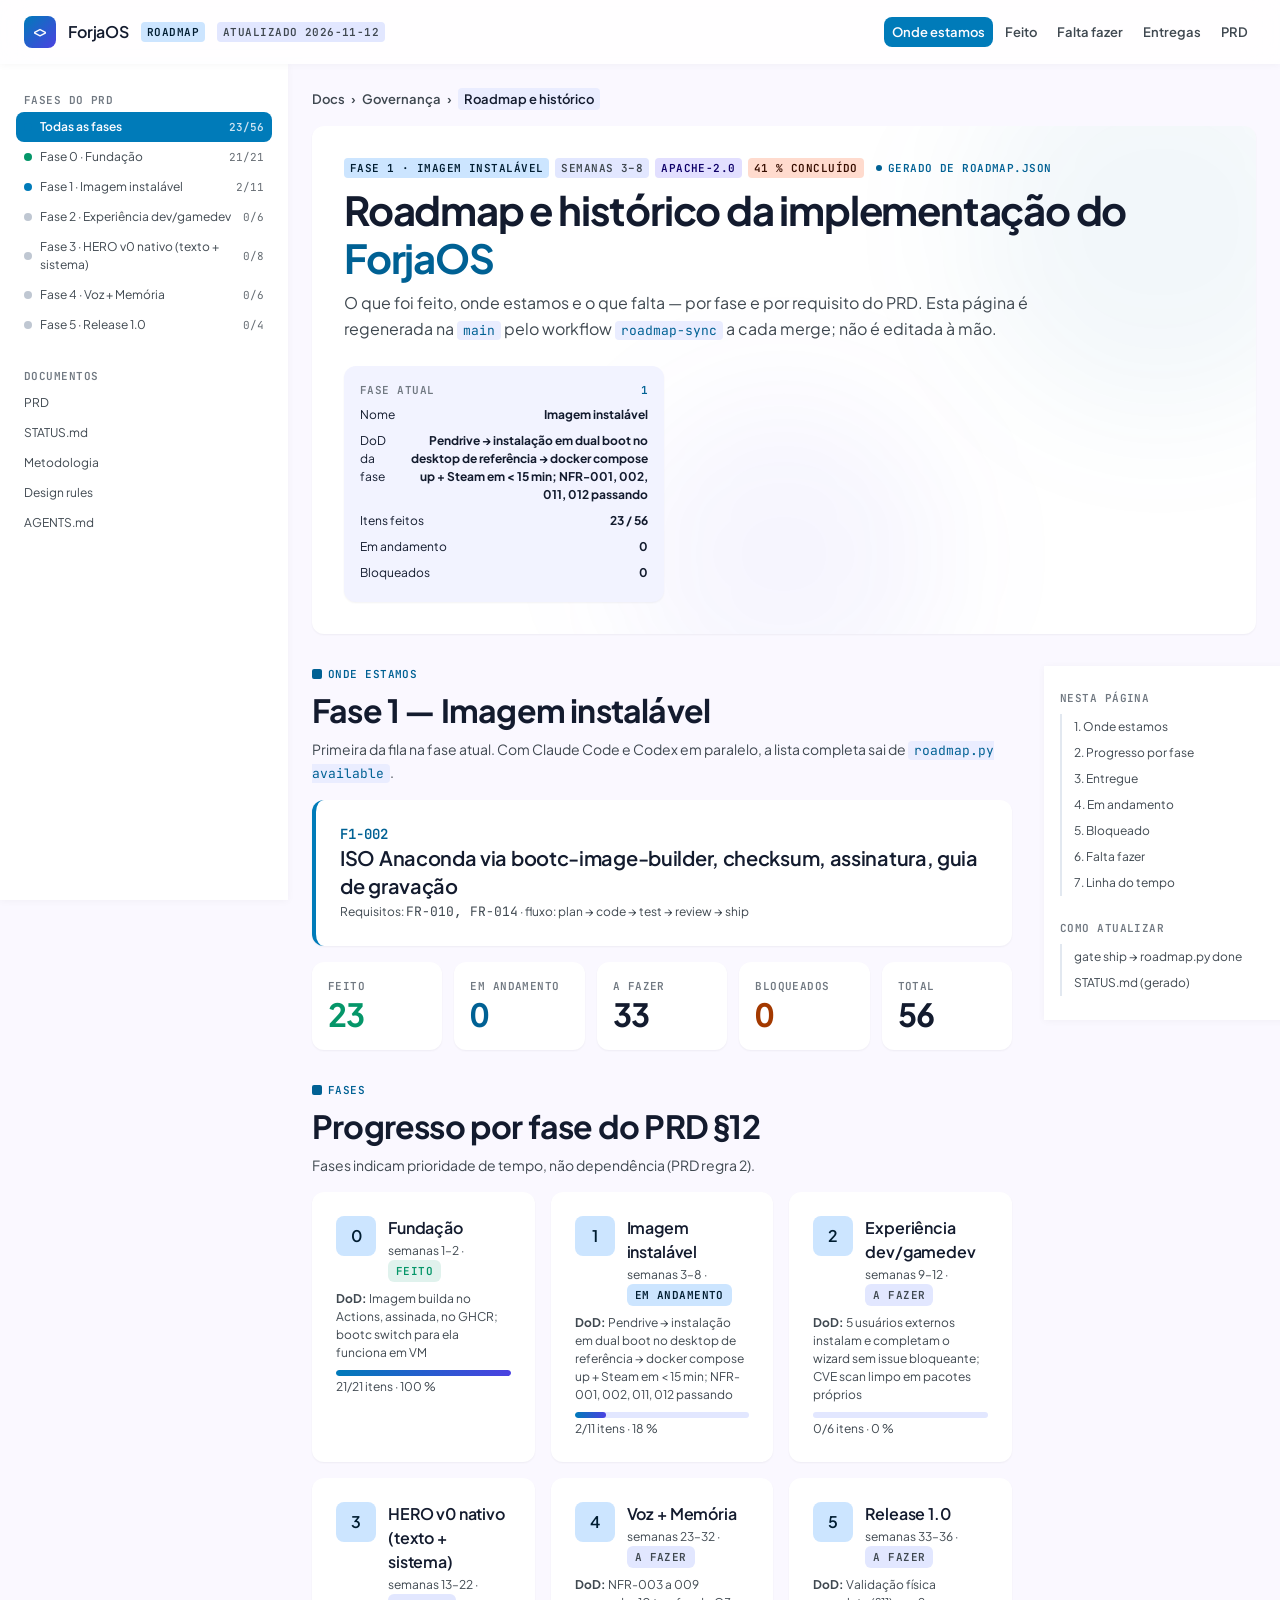
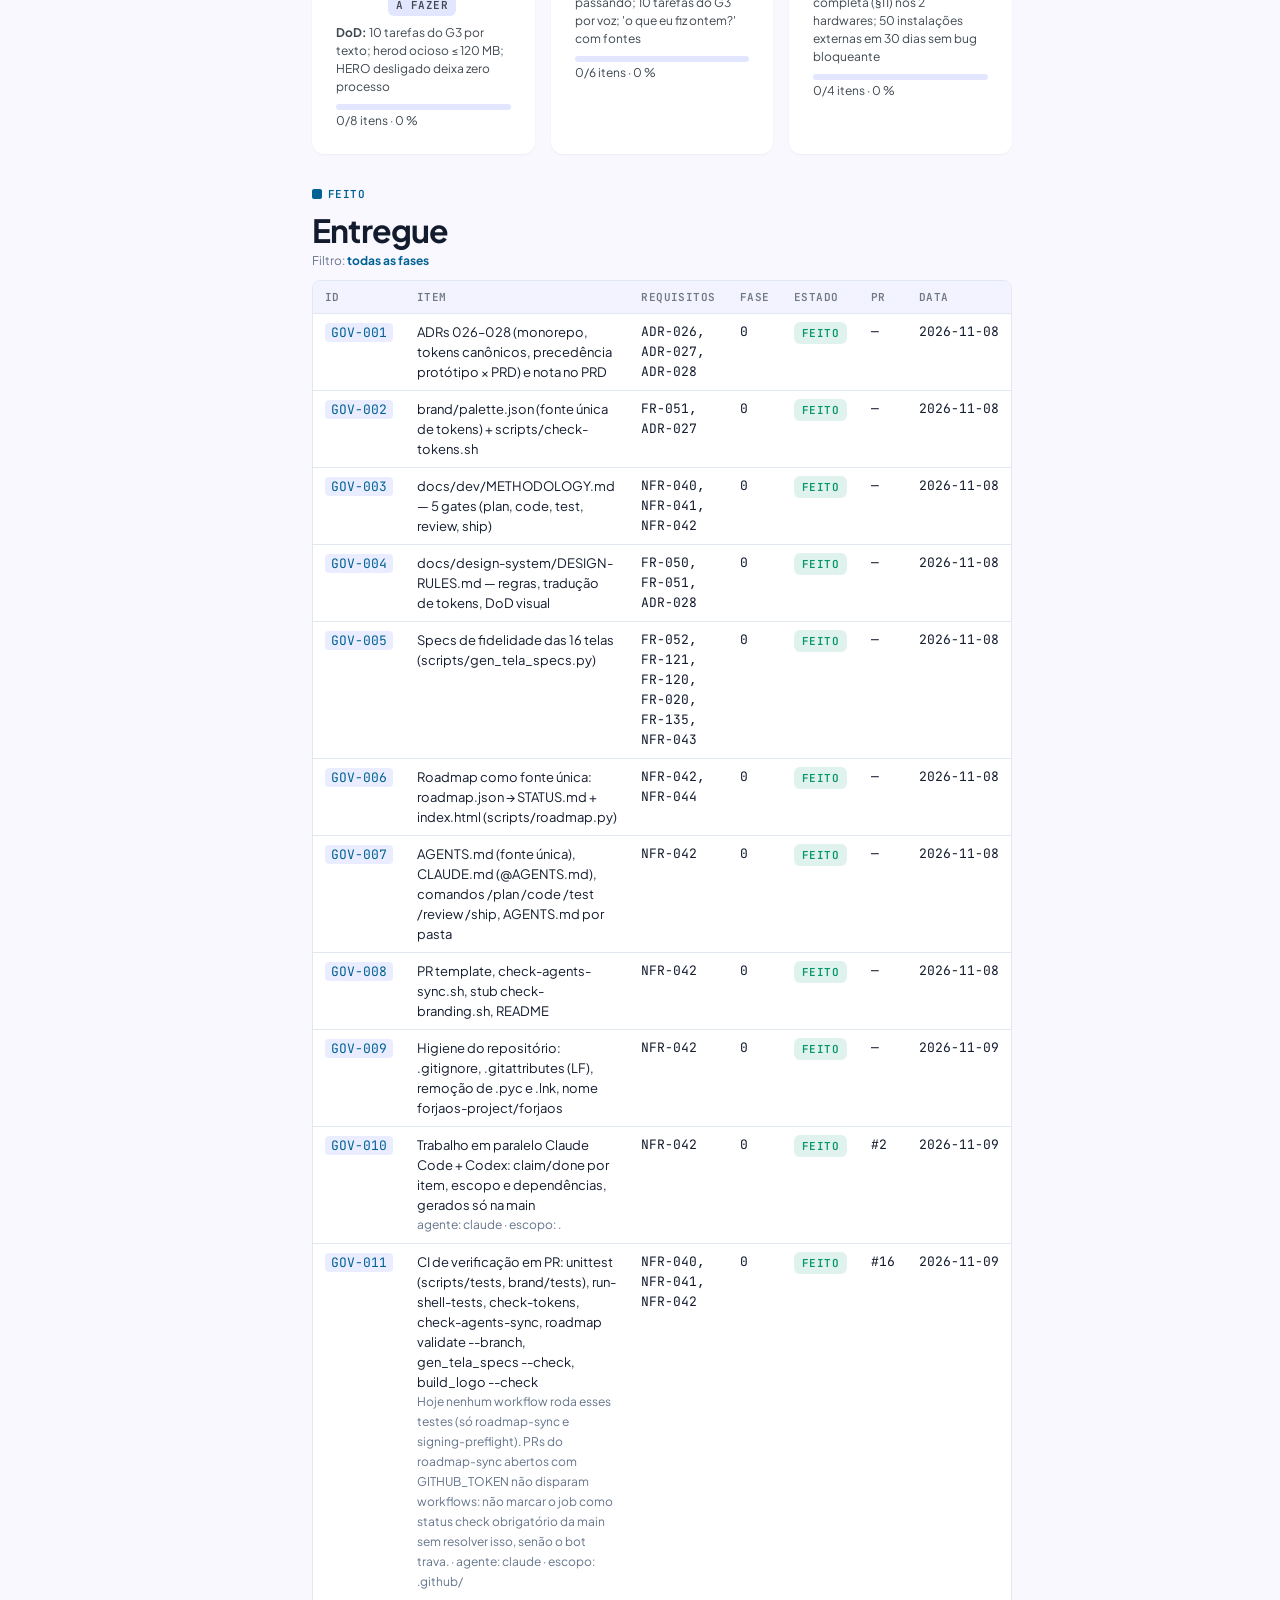
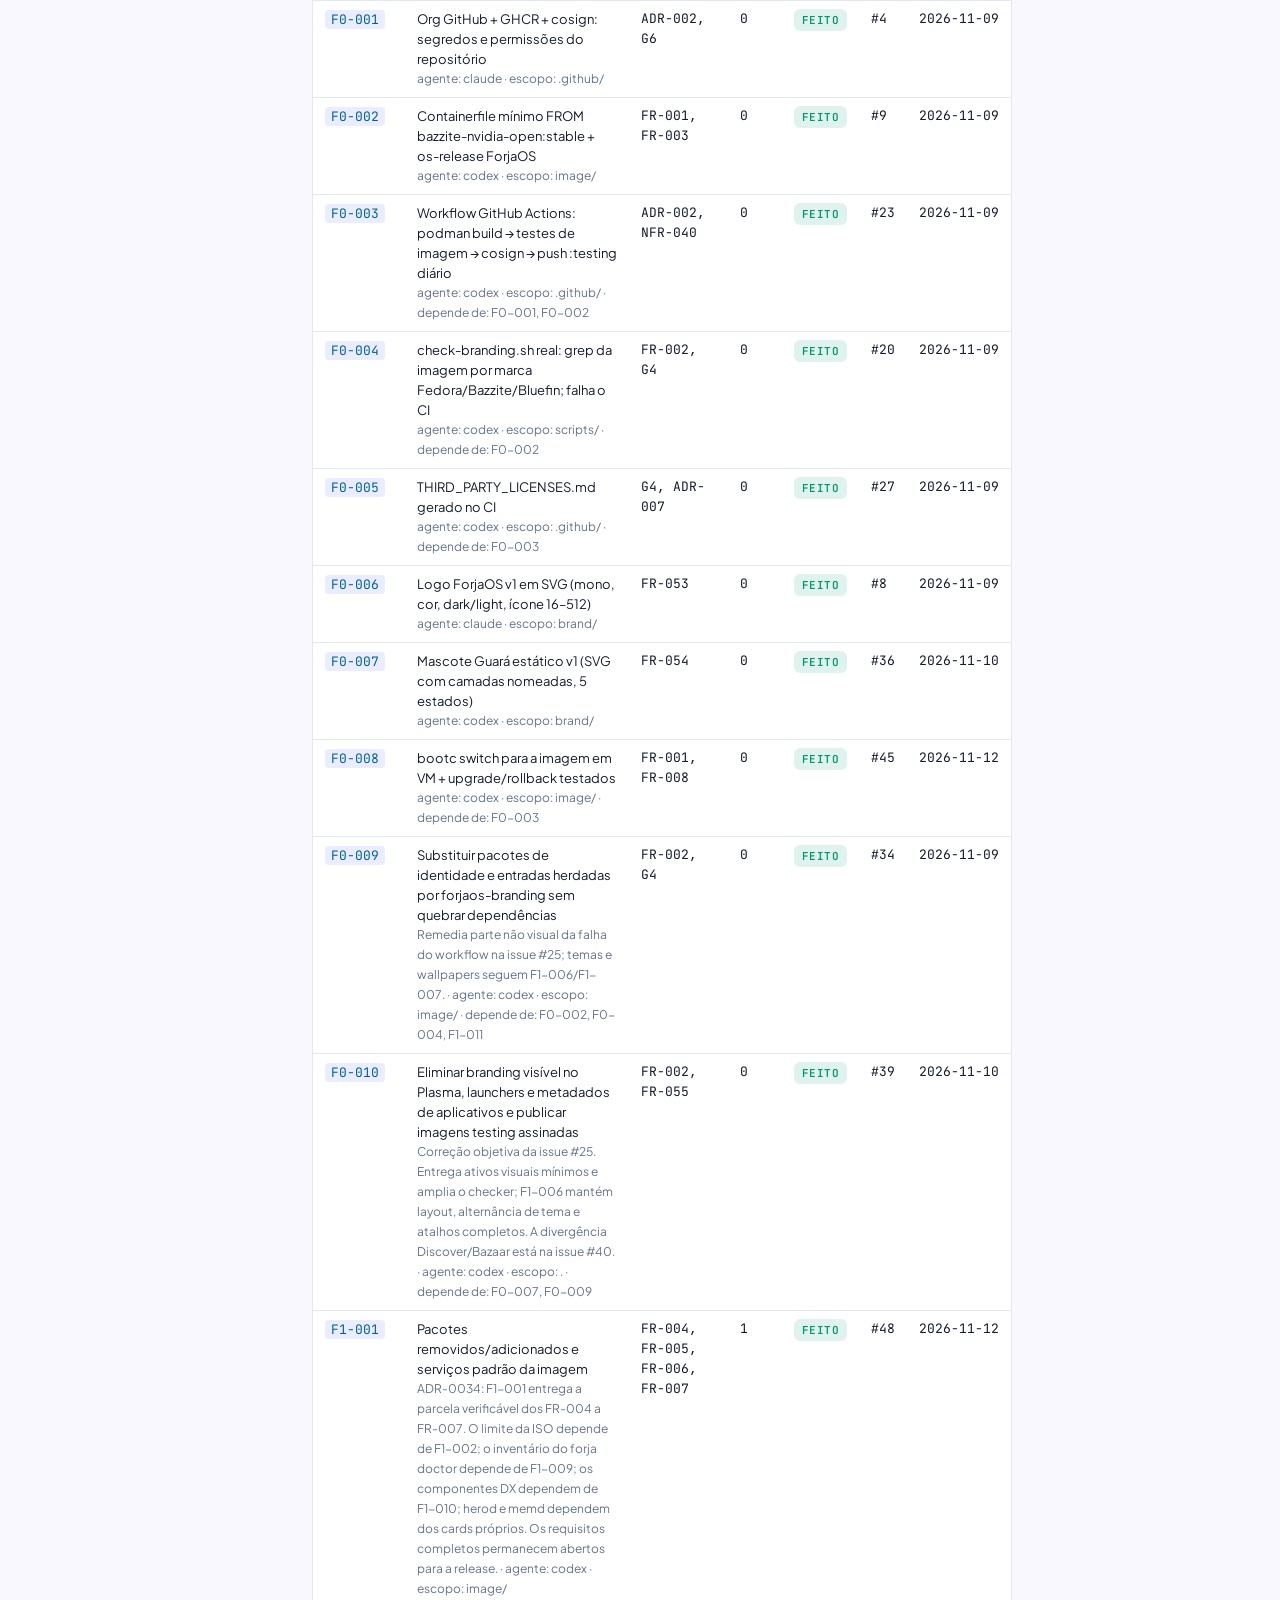
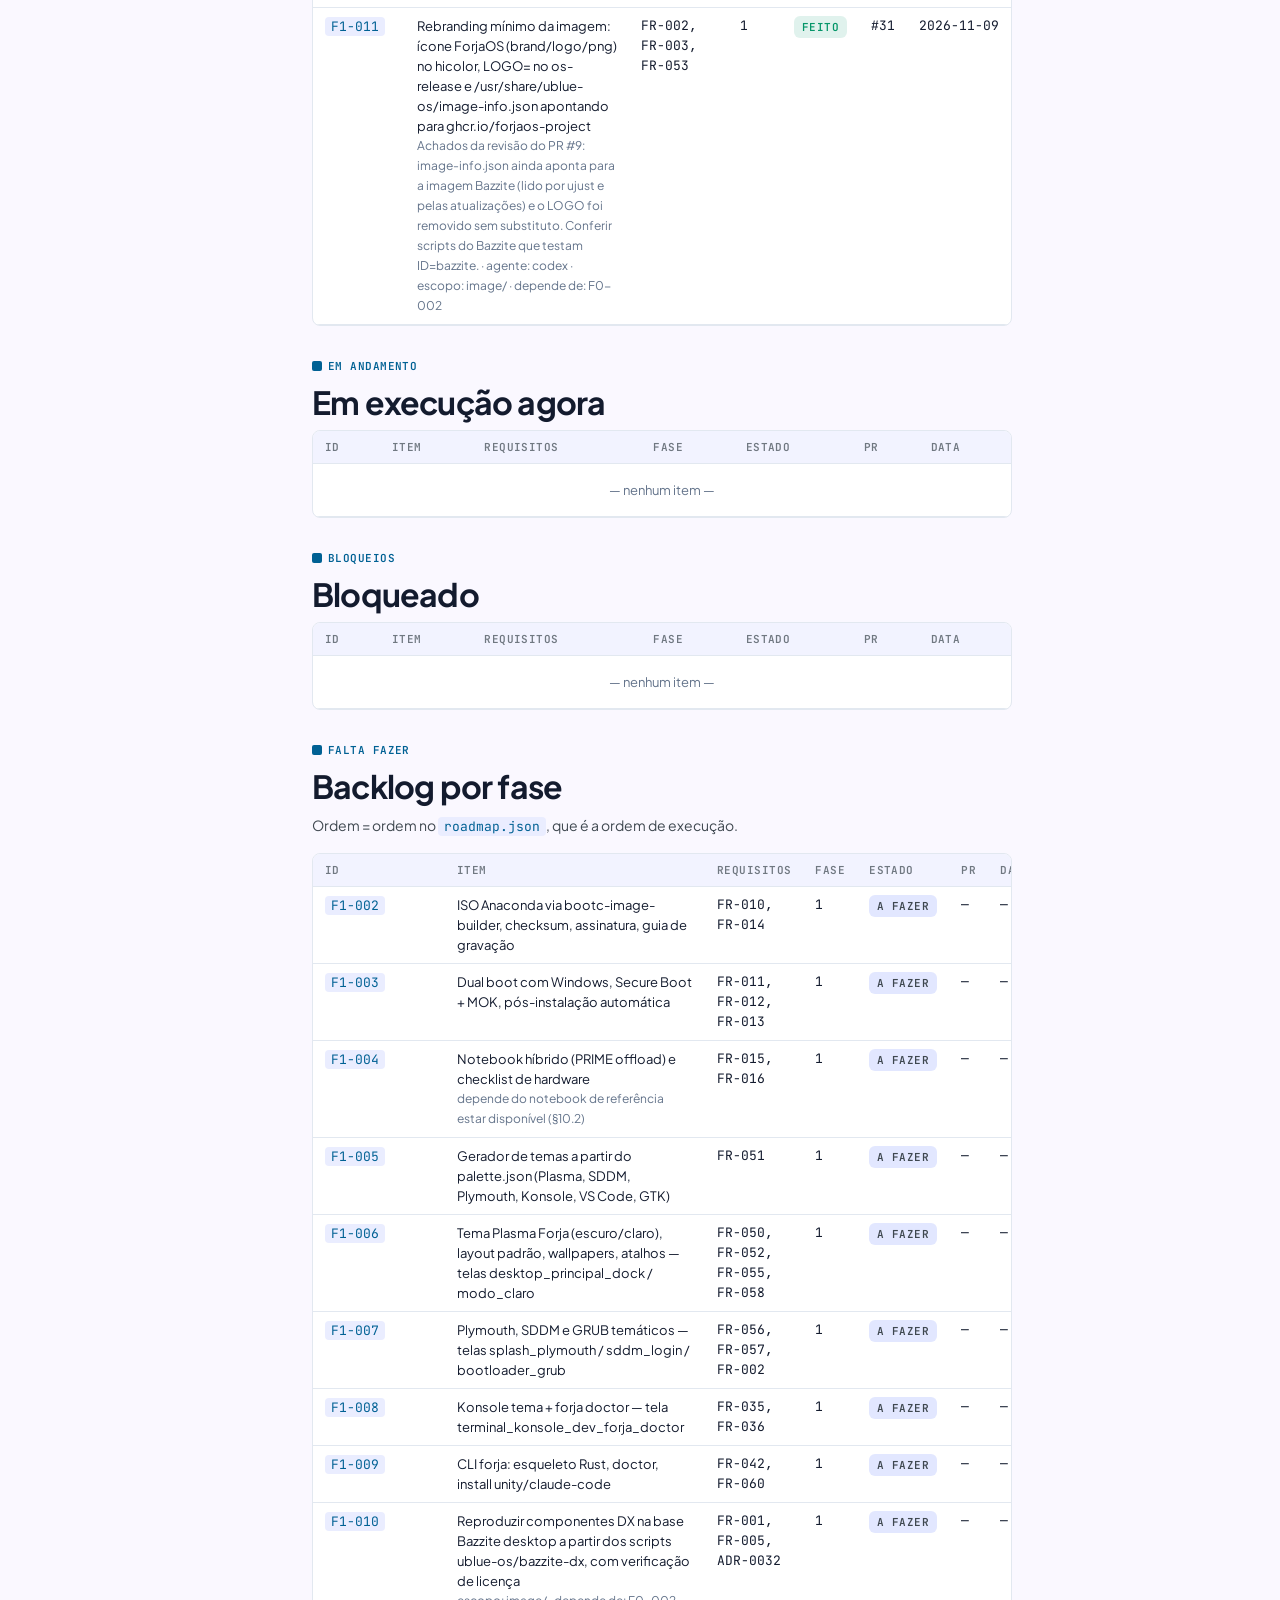
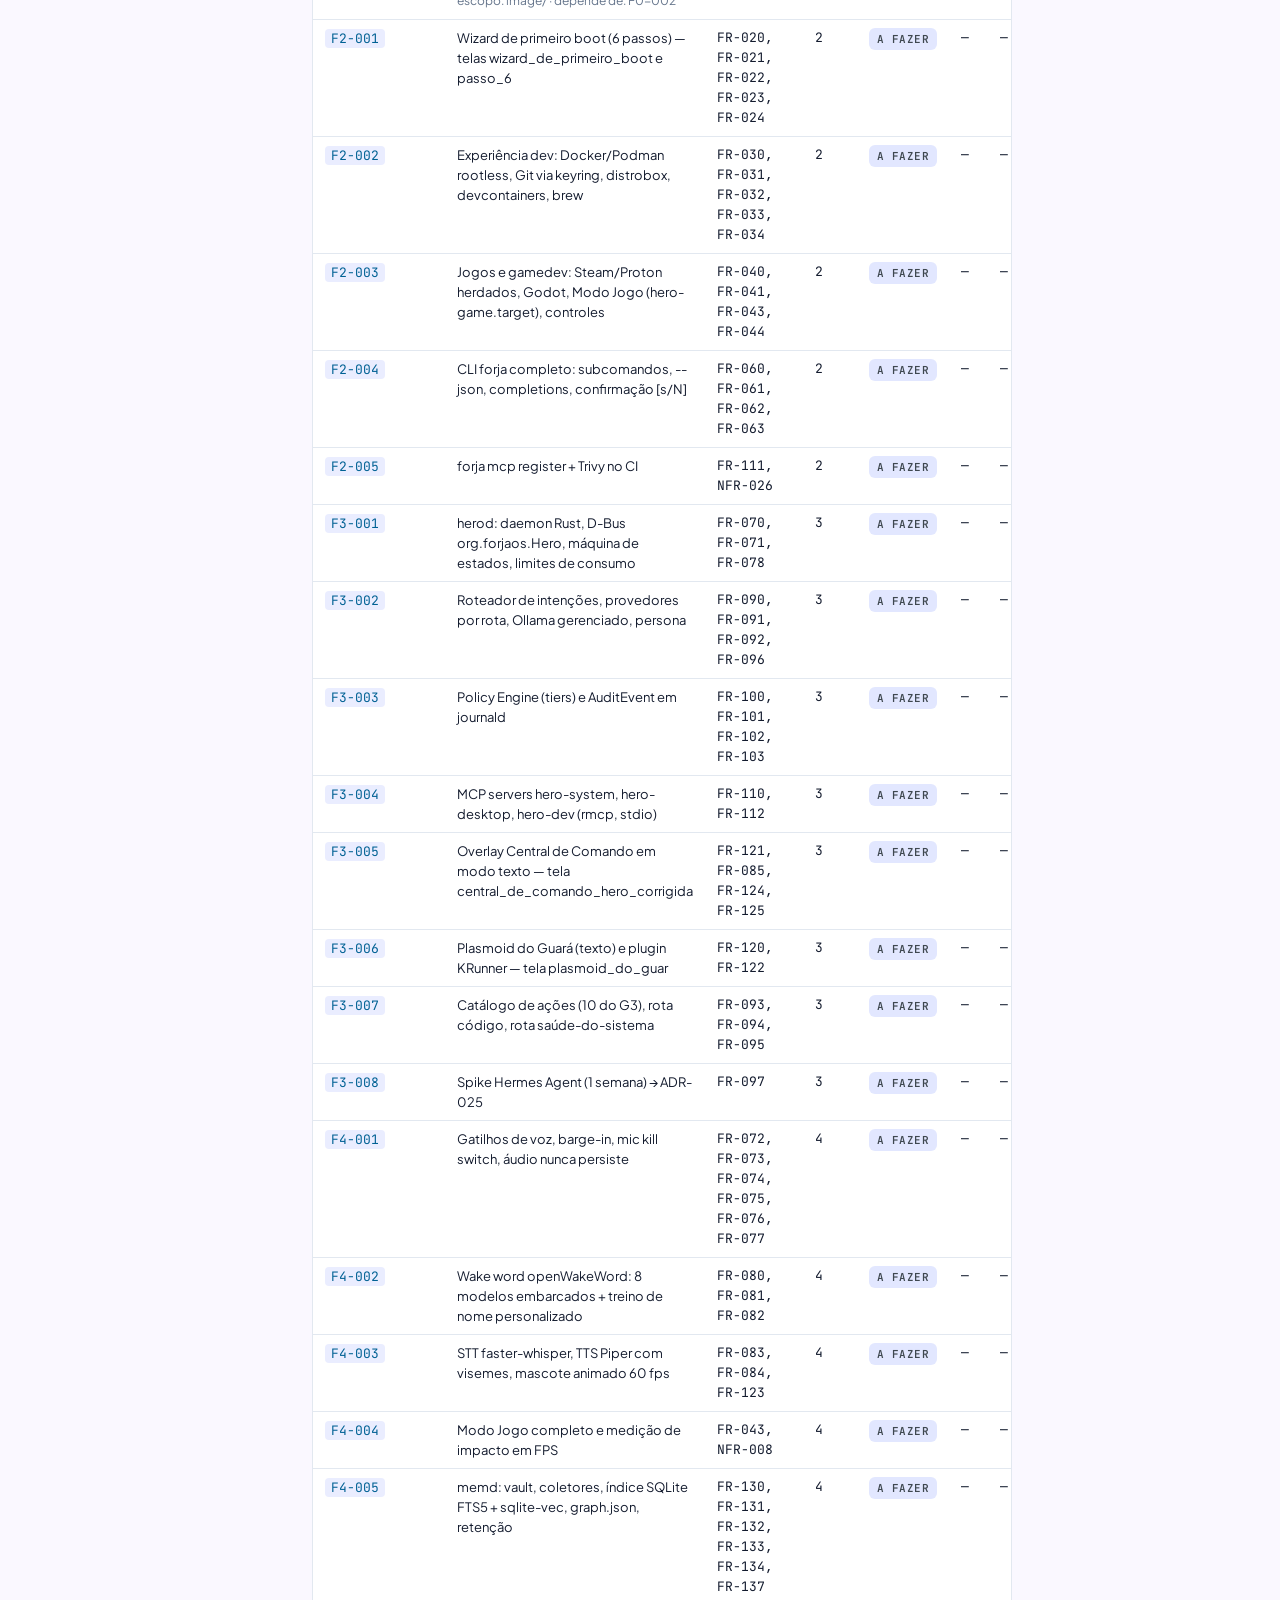
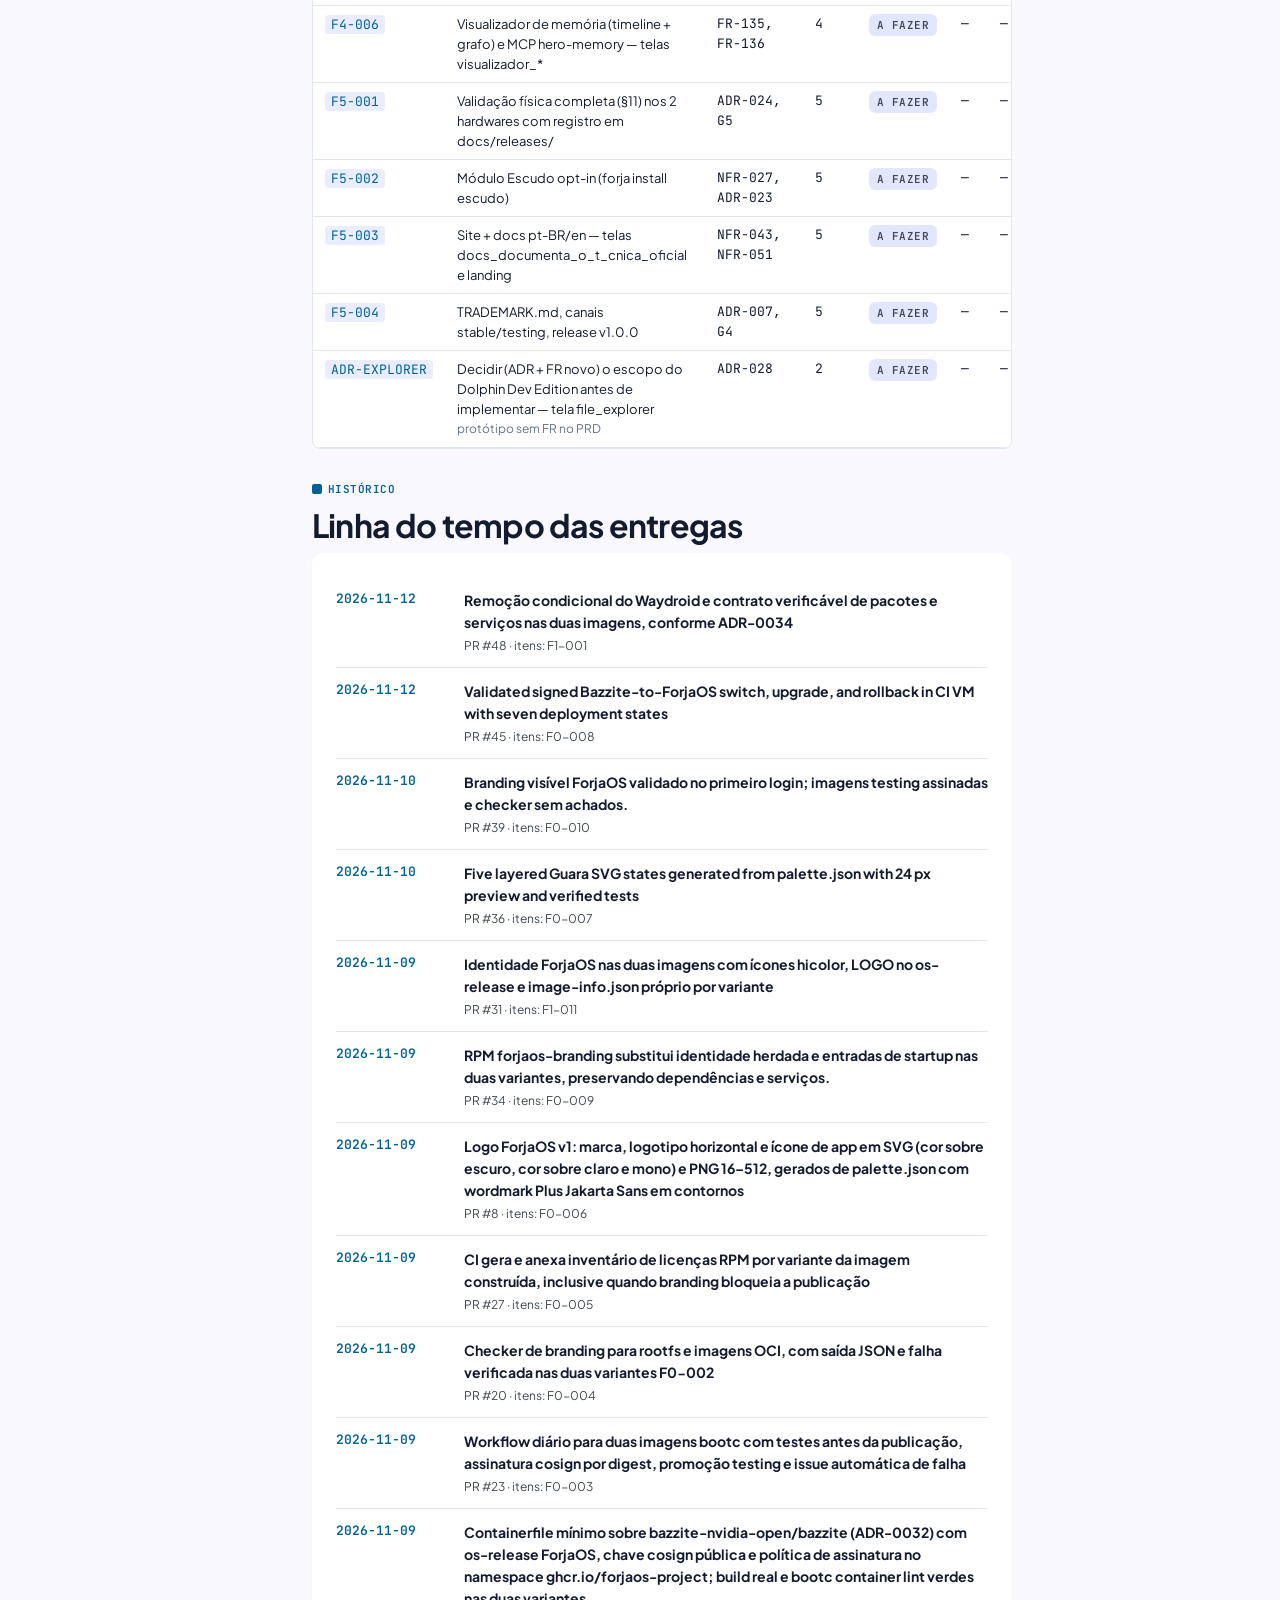
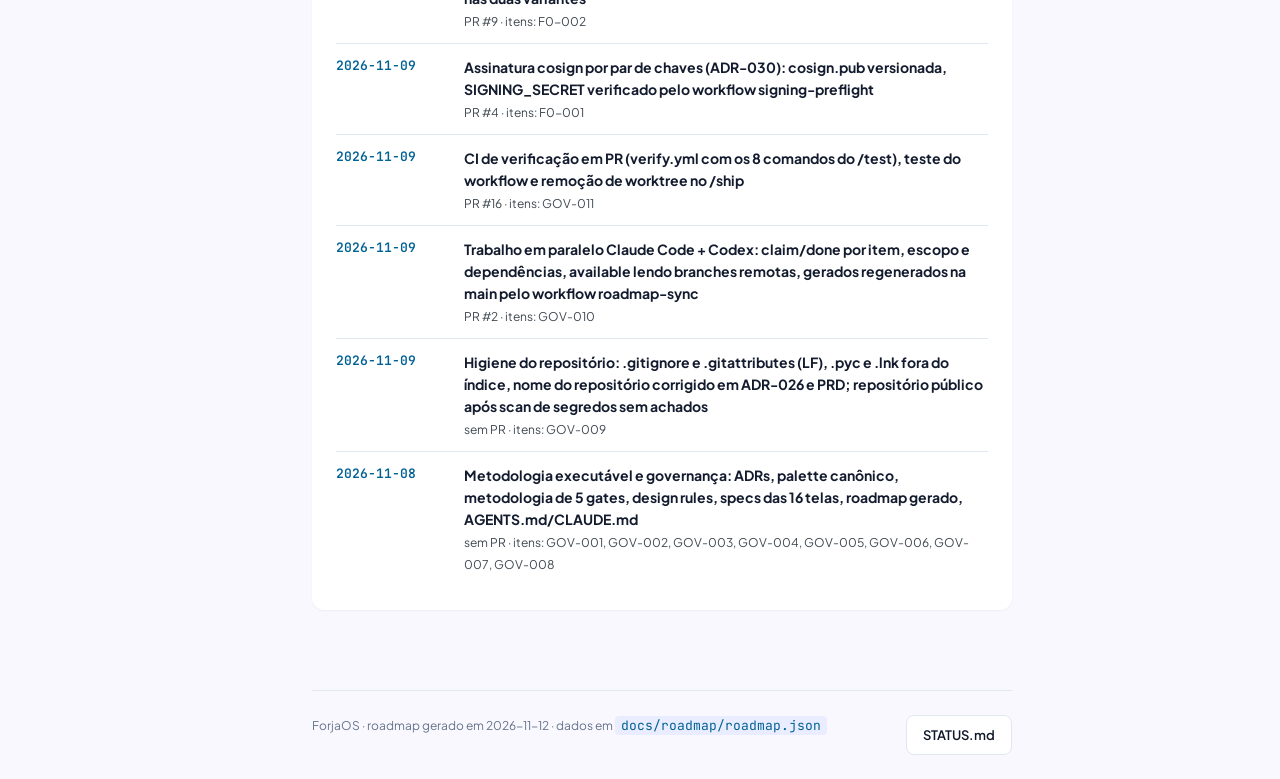
==== commit b20b0131: "chore(roadmap): regenerate STATUS.md and index.html" ====
--- a/docs/roadmap/index.html
+++ b/docs/roadmap/index.html
@@ -153,9 +153,9 @@
 <aside>
   <div class="group">
     <div class="group-title">Fases do PRD</div>
-    <a class="nav-item active" data-phase="all" href="#top"><span class="dot dot-doing"></span>Todas as fases<span class="count">22/56</span></a>
+    <a class="nav-item active" data-phase="all" href="#top"><span class="dot dot-doing"></span>Todas as fases<span class="count">23/56</span></a>
     <a href="#fase-0" class="nav-item" data-phase="0"><span class="dot dot-done"></span>Fase 0 · Fundação<span class="count">21/21</span></a>
-<a href="#fase-1" class="nav-item" data-phase="1"><span class="dot dot-doing"></span>Fase 1 · Imagem instalável<span class="count">1/11</span></a>
+<a href="#fase-1" class="nav-item" data-phase="1"><span class="dot dot-doing"></span>Fase 1 · Imagem instalável<span class="count">2/11</span></a>
 <a href="#fase-2" class="nav-item" data-phase="2"><span class="dot dot-todo"></span>Fase 2 · Experiência dev/gamedev<span class="count">0/6</span></a>
 <a href="#fase-3" class="nav-item" data-phase="3"><span class="dot dot-todo"></span>Fase 3 · HERO v0 nativo (texto + sistema)<span class="count">0/8</span></a>
 <a href="#fase-4" class="nav-item" data-phase="4"><span class="dot dot-todo"></span>Fase 4 · Voz + Memória<span class="count">0/6</span></a>
@@ -183,7 +183,7 @@
             <span class="badge badge-primary">Fase 1 · Imagem instalável</span>
             <span class="badge badge-neutral">semanas 3–8</span>
             <span class="badge badge-secondary">Apache-2.0</span>
-            <span class="badge badge-tertiary">39 % concluído</span>
+            <span class="badge badge-tertiary">41 % concluído</span>
             <span class="badge live"><i></i>gerado de roadmap.json</span>
           </div>
           <h1 class="display">Roadmap e histórico da implementação do <span>ForjaOS</span></h1>
@@ -193,7 +193,7 @@
           <div class="t"><span>Fase atual</span><span style="color:var(--fj-primary)">1</span></div>
           <div class="row"><span>Nome</span><b>Imagem instalável</b></div>
           <div class="row"><span>DoD da fase</span><b>Pendrive → instalação em dual boot no desktop de referência → docker compose up + Steam em &lt; 15 min; NFR-001, 002, 011, 012 passando</b></div>
-          <div class="row"><span>Itens feitos</span><b>22 / 56</b></div>
+          <div class="row"><span>Itens feitos</span><b>23 / 56</b></div>
           <div class="row"><span>Em andamento</span><b>0</b></div>
           <div class="row"><span>Bloqueados</span><b>0</b></div>
         </div>
@@ -209,15 +209,15 @@
           <p class="desc">Primeira da fila na fase atual. Com Claude Code e Codex em paralelo, a lista completa sai de <code>roadmap.py available</code>.</p>
           <div class="card next">
             <div>
-              <div class="id">F1-001</div>
-              <h3>Pacotes removidos/adicionados e serviços padrão da imagem</h3>
-              <p class="meta">Requisitos: <span class="mono">FR-004, FR-005, FR-006, FR-007</span> · fluxo: plan → code → test → review → ship</p>
+              <div class="id">F1-002</div>
+              <h3>ISO Anaconda via bootc-image-builder, checksum, assinatura, guia de gravação</h3>
+              <p class="meta">Requisitos: <span class="mono">FR-010, FR-014</span> · fluxo: plan → code → test → review → ship</p>
             </div>
           </div>
           <div class="kpis" style="margin-top:16px">
-            <div class="kpi done"><div class="l">Feito</div><div class="v">22</div></div>
+            <div class="kpi done"><div class="l">Feito</div><div class="v">23</div></div>
             <div class="kpi doing"><div class="l">Em andamento</div><div class="v">0</div></div>
-            <div class="kpi"><div class="l">A fazer</div><div class="v">34</div></div>
+            <div class="kpi"><div class="l">A fazer</div><div class="v">33</div></div>
             <div class="kpi blocked"><div class="l">Bloqueados</div><div class="v">0</div></div>
             <div class="kpi"><div class="l">Total</div><div class="v">56</div></div>
           </div>
@@ -229,7 +229,7 @@
           <p class="desc">Fases indicam prioridade de tempo, não dependência (PRD regra 2).</p>
           <div class="cards-3">
             <section class="card phase-card" id="fase-0"><div class="phase-head"><span class="phase-num">0</span><div><h3>Fundação</h3><p class="meta">semanas 1–2 · <span class="pill pill-done">feito</span></p></div></div><p class="dod"><strong>DoD:</strong> Imagem builda no Actions, assinada, no GHCR; bootc switch para ela funciona em VM</p><div class="bar"><span style="width:100%"></span></div><p class="meta">21/21 itens · 100 %</p></section>
-<section class="card phase-card" id="fase-1"><div class="phase-head"><span class="phase-num">1</span><div><h3>Imagem instalável</h3><p class="meta">semanas 3–8 · <span class="pill pill-doing">em andamento</span></p></div></div><p class="dod"><strong>DoD:</strong> Pendrive → instalação em dual boot no desktop de referência → docker compose up + Steam em &lt; 15 min; NFR-001, 002, 011, 012 passando</p><div class="bar"><span style="width:9%"></span></div><p class="meta">1/11 itens · 9 %</p></section>
+<section class="card phase-card" id="fase-1"><div class="phase-head"><span class="phase-num">1</span><div><h3>Imagem instalável</h3><p class="meta">semanas 3–8 · <span class="pill pill-doing">em andamento</span></p></div></div><p class="dod"><strong>DoD:</strong> Pendrive → instalação em dual boot no desktop de referência → docker compose up + Steam em &lt; 15 min; NFR-001, 002, 011, 012 passando</p><div class="bar"><span style="width:18%"></span></div><p class="meta">2/11 itens · 18 %</p></section>
 <section class="card phase-card" id="fase-2"><div class="phase-head"><span class="phase-num">2</span><div><h3>Experiência dev/gamedev</h3><p class="meta">semanas 9–12 · <span class="pill pill-todo">a fazer</span></p></div></div><p class="dod"><strong>DoD:</strong> 5 usuários externos instalam e completam o wizard sem issue bloqueante; CVE scan limpo em pacotes próprios</p><div class="bar"><span style="width:0%"></span></div><p class="meta">0/6 itens · 0 %</p></section>
 <section class="card phase-card" id="fase-3"><div class="phase-head"><span class="phase-num">3</span><div><h3>HERO v0 nativo (texto + sistema)</h3><p class="meta">semanas 13–22 · <span class="pill pill-todo">a fazer</span></p></div></div><p class="dod"><strong>DoD:</strong> 10 tarefas do G3 por texto; herod ocioso ≤ 120 MB; HERO desligado deixa zero processo</p><div class="bar"><span style="width:0%"></span></div><p class="meta">0/8 itens · 0 %</p></section>
 <section class="card phase-card" id="fase-4"><div class="phase-head"><span class="phase-num">4</span><div><h3>Voz + Memória</h3><p class="meta">semanas 23–32 · <span class="pill pill-todo">a fazer</span></p></div></div><p class="dod"><strong>DoD:</strong> NFR-003 a 009 passando; 10 tarefas do G3 por voz; &#x27;o que eu fiz ontem?&#x27; com fontes</p><div class="bar"><span style="width:0%"></span></div><p class="meta">0/6 itens · 0 %</p></section>
@@ -264,6 +264,7 @@
 <tr data-phase="0" data-status="done"><td><code>F0-008</code></td><td>bootc switch para a imagem em VM + upgrade/rollback testados <span class=note>agente: codex · escopo: image/ · depende de: F0-003</span></td><td class="mono">FR-001, FR-008</td><td class="mono">0</td><td><span class="pill pill-done">feito</span></td><td class="mono">#45</td><td class="mono">2026-11-12</td></tr>
 <tr data-phase="0" data-status="done"><td><code>F0-009</code></td><td>Substituir pacotes de identidade e entradas herdadas por forjaos-branding sem quebrar dependências <span class=note>Remedia parte não visual da falha do workflow na issue #25; temas e wallpapers seguem F1-006/F1-007. · agente: codex · escopo: image/ · depende de: F0-002, F0-004, F1-011</span></td><td class="mono">FR-002, G4</td><td class="mono">0</td><td><span class="pill pill-done">feito</span></td><td class="mono">#34</td><td class="mono">2026-11-09</td></tr>
 <tr data-phase="0" data-status="done"><td><code>F0-010</code></td><td>Eliminar branding visível no Plasma, launchers e metadados de aplicativos e publicar imagens testing assinadas <span class=note>Correção objetiva da issue #25. Entrega ativos visuais mínimos e amplia o checker; F1-006 mantém layout, alternância de tema e atalhos completos. A divergência Discover/Bazaar está na issue #40. · agente: codex · escopo: . · depende de: F0-007, F0-009</span></td><td class="mono">FR-002, FR-055</td><td class="mono">0</td><td><span class="pill pill-done">feito</span></td><td class="mono">#39</td><td class="mono">2026-11-10</td></tr>
+<tr data-phase="1" data-status="done"><td><code>F1-001</code></td><td>Pacotes removidos/adicionados e serviços padrão da imagem <span class=note>ADR-0034: F1-001 entrega a parcela verificável dos FR-004 a FR-007. O limite da ISO depende de F1-002; o inventário do forja doctor depende de F1-009; os componentes DX dependem de F1-010; herod e memd dependem dos cards próprios. Os requisitos completos permanecem abertos para a release. · agente: codex · escopo: image/</span></td><td class="mono">FR-004, FR-005, FR-006, FR-007</td><td class="mono">1</td><td><span class="pill pill-done">feito</span></td><td class="mono">#48</td><td class="mono">2026-11-12</td></tr>
 <tr data-phase="1" data-status="done"><td><code>F1-011</code></td><td>Rebranding mínimo da imagem: ícone ForjaOS (brand/logo/png) no hicolor, LOGO= no os-release e /usr/share/ublue-os/image-info.json apontando para ghcr.io/forjaos-project <span class=note>Achados da revisão do PR #9: image-info.json ainda aponta para a imagem Bazzite (lido por ujust e pelas atualizações) e o LOGO foi removido sem substituto. Conferir scripts do Bazzite que testam ID=bazzite. · agente: codex · escopo: image/ · depende de: F0-002</span></td><td class="mono">FR-002, FR-003, FR-053</td><td class="mono">1</td><td><span class="pill pill-done">feito</span></td><td class="mono">#31</td><td class="mono">2026-11-09</td></tr></tbody>
           </table></div>
         </section>
@@ -292,8 +293,7 @@
           <p class="desc">Ordem = ordem no <code>roadmap.json</code>, que é a ordem de execução.</p>
           <div class="table-wrap"><table>
             <thead><tr><th>ID</th><th>Item</th><th>Requisitos</th><th>Fase</th><th>Estado</th><th>PR</th><th>Data</th></tr></thead>
-            <tbody><tr data-phase="1" data-status="todo"><td><code>F1-001</code></td><td>Pacotes removidos/adicionados e serviços padrão da imagem</td><td class="mono">FR-004, FR-005, FR-006, FR-007</td><td class="mono">1</td><td><span class="pill pill-todo">a fazer</span></td><td class="mono">—</td><td class="mono">—</td></tr>
-<tr data-phase="1" data-status="todo"><td><code>F1-002</code></td><td>ISO Anaconda via bootc-image-builder, checksum, assinatura, guia de gravação</td><td class="mono">FR-010, FR-014</td><td class="mono">1</td><td><span class="pill pill-todo">a fazer</span></td><td class="mono">—</td><td class="mono">—</td></tr>
+            <tbody><tr data-phase="1" data-status="todo"><td><code>F1-002</code></td><td>ISO Anaconda via bootc-image-builder, checksum, assinatura, guia de gravação</td><td class="mono">FR-010, FR-014</td><td class="mono">1</td><td><span class="pill pill-todo">a fazer</span></td><td class="mono">—</td><td class="mono">—</td></tr>
 <tr data-phase="1" data-status="todo"><td><code>F1-003</code></td><td>Dual boot com Windows, Secure Boot + MOK, pós-instalação automática</td><td class="mono">FR-011, FR-012, FR-013</td><td class="mono">1</td><td><span class="pill pill-todo">a fazer</span></td><td class="mono">—</td><td class="mono">—</td></tr>
 <tr data-phase="1" data-status="todo"><td><code>F1-004</code></td><td>Notebook híbrido (PRIME offload) e checklist de hardware <span class=note>depende do notebook de referência estar disponível (§10.2)</span></td><td class="mono">FR-015, FR-016</td><td class="mono">1</td><td><span class="pill pill-todo">a fazer</span></td><td class="mono">—</td><td class="mono">—</td></tr>
 <tr data-phase="1" data-status="todo"><td><code>F1-005</code></td><td>Gerador de temas a partir do palette.json (Plasma, SDDM, Plymouth, Konsole, VS Code, GTK)</td><td class="mono">FR-051</td><td class="mono">1</td><td><span class="pill pill-todo">a fazer</span></td><td class="mono">—</td><td class="mono">—</td></tr>
@@ -332,7 +332,8 @@
         <section class="section" id="entregas">
           <div class="eyebrow"><i></i>Histórico</div>
           <h2>Linha do tempo das entregas</h2>
-          <div class="card"><ul class="timeline"><li><span class="tl-date mono">2026-11-12</span><div><strong>Validated signed Bazzite-to-ForjaOS switch, upgrade, and rollback in CI VM with seven deployment states</strong><br><span class="meta">PR #45 · itens: F0-008</span></div></li>
+          <div class="card"><ul class="timeline"><li><span class="tl-date mono">2026-11-12</span><div><strong>Remoção condicional do Waydroid e contrato verificável de pacotes e serviços nas duas imagens, conforme ADR-0034</strong><br><span class="meta">PR #48 · itens: F1-001</span></div></li>
+<li><span class="tl-date mono">2026-11-12</span><div><strong>Validated signed Bazzite-to-ForjaOS switch, upgrade, and rollback in CI VM with seven deployment states</strong><br><span class="meta">PR #45 · itens: F0-008</span></div></li>
 <li><span class="tl-date mono">2026-11-10</span><div><strong>Branding visível ForjaOS validado no primeiro login; imagens testing assinadas e checker sem achados.</strong><br><span class="meta">PR #39 · itens: F0-010</span></div></li>
 <li><span class="tl-date mono">2026-11-10</span><div><strong>Five layered Guara SVG states generated from palette.json with 24 px preview and verified tests</strong><br><span class="meta">PR #36 · itens: F0-007</span></div></li>
 <li><span class="tl-date mono">2026-11-09</span><div><strong>Identidade ForjaOS nas duas imagens com ícones hicolor, LOGO no os-release e image-info.json próprio por variante</strong><br><span class="meta">PR #31 · itens: F1-011</span></div></li>
@@ -372,7 +373,7 @@
   </main>
 </div>
 
-<script id="roadmap-data" type="application/json">{"project": "ForjaOS", "phases": [{"id": "0", "name": "Fundação", "weeks": "1–2", "dod": "Imagem builda no Actions, assinada, no GHCR; bootc switch para ela funciona em VM", "status": "done"}, {"id": "1", "name": "Imagem instalável", "weeks": "3–8", "dod": "Pendrive → instalação em dual boot no desktop de referência → docker compose up + Steam em < 15 min; NFR-001, 002, 011, 012 passando", "status": "doing"}, {"id": "2", "name": "Experiência dev/gamedev", "weeks": "9–12", "dod": "5 usuários externos instalam e completam o wizard sem issue bloqueante; CVE scan limpo em pacotes próprios", "status": "todo"}, {"id": "3", "name": "HERO v0 nativo (texto + sistema)", "weeks": "13–22", "dod": "10 tarefas do G3 por texto; herod ocioso ≤ 120 MB; HERO desligado deixa zero processo", "status": "todo"}, {"id": "4", "name": "Voz + Memória", "weeks": "23–32", "dod": "NFR-003 a 009 passando; 10 tarefas do G3 por voz; 'o que eu fiz ontem?' com fontes", "status": "todo"}, {"id": "5", "name": "Release 1.0", "weeks": "33–36", "dod": "Validação física completa (§11) nos 2 hardwares; 50 instalações externas em 30 dias sem bug bloqueante", "status": "todo"}], "items": [{"id": "GOV-001", "fr": ["ADR-026", "ADR-027", "ADR-028"], "phase": "0", "title": "ADRs 026–028 (monorepo, tokens canônicos, precedência protótipo × PRD) e nota no PRD", "status": "done", "pr": null, "merged_at": "2026-11-08"}, {"id": "GOV-002", "fr": ["FR-051", "ADR-027"], "phase": "0", "title": "brand/palette.json (fonte única de tokens) + scripts/check-tokens.sh", "status": "done", "pr": null, "merged_at": "2026-11-08"}, {"id": "GOV-003", "fr": ["NFR-040", "NFR-041", "NFR-042"], "phase": "0", "title": "docs/dev/METHODOLOGY.md — 5 gates (plan, code, test, review, ship)", "status": "done", "pr": null, "merged_at": "2026-11-08"}, {"id": "GOV-004", "fr": ["FR-050", "FR-051", "ADR-028"], "phase": "0", "title": "docs/design-system/DESIGN-RULES.md — regras, tradução de tokens, DoD visual", "status": "done", "pr": null, "merged_at": "2026-11-08"}, {"id": "GOV-005", "fr": ["FR-052", "FR-121", "FR-120", "FR-020", "FR-135", "NFR-043"], "phase": "0", "title": "Specs de fidelidade das 16 telas (scripts/gen_tela_specs.py)", "status": "done", "pr": null, "merged_at": "2026-11-08"}, {"id": "GOV-006", "fr": ["NFR-042", "NFR-044"], "phase": "0", "title": "Roadmap como fonte única: roadmap.json → STATUS.md + index.html (scripts/roadmap.py)", "status": "done", "pr": null, "merged_at": "2026-11-08"}, {"id": "GOV-007", "fr": ["NFR-042"], "phase": "0", "title": "AGENTS.md (fonte única), CLAUDE.md (@AGENTS.md), comandos /plan /code /test /review /ship, AGENTS.md por pasta", "status": "done", "pr": null, "merged_at": "2026-11-08"}, {"id": "GOV-008", "fr": ["NFR-042"], "phase": "0", "title": "PR template, check-agents-sync.sh, stub check-branding.sh, README", "status": "done", "pr": null, "merged_at": "2026-11-08"}, {"id": "GOV-009", "fr": ["NFR-042"], "phase": "0", "title": "Higiene do repositório: .gitignore, .gitattributes (LF), remoção de .pyc e .lnk, nome forjaos-project/forjaos", "status": "done", "pr": null, "merged_at": "2026-11-09"}, {"id": "GOV-010", "fr": ["NFR-042"], "phase": "0", "title": "Trabalho em paralelo Claude Code + Codex: claim/done por item, escopo e dependências, gerados só na main", "status": "done", "agent": "claude", "scope": ".", "claimed_at": "2026-11-09", "pr": 2, "merged_at": "2026-11-09", "summary": "Trabalho em paralelo Claude Code + Codex: claim/done por item, escopo e dependências, available lendo branches remotas, gerados regenerados na main pelo workflow roadmap-sync"}, {"id": "GOV-011", "fr": ["NFR-040", "NFR-041", "NFR-042"], "phase": "0", "title": "CI de verificação em PR: unittest (scripts/tests, brand/tests), run-shell-tests, check-tokens, check-agents-sync, roadmap validate --branch, gen_tela_specs --check, build_logo --check", "status": "done", "scope": ".github/", "notes": "Hoje nenhum workflow roda esses testes (só roadmap-sync e signing-preflight). PRs do roadmap-sync abertos com GITHUB_TOKEN não disparam workflows: não marcar o job como status check obrigatório da main sem resolver isso, senão o bot trava.", "agent": "claude", "claimed_at": "2026-11-09", "pr": 16, "merged_at": "2026-11-09", "summary": "CI de verificação em PR (verify.yml com os 8 comandos do /test), teste do workflow e remoção de worktree no /ship"}, {"id": "F0-001", "fr": ["ADR-002", "G6"], "phase": "0", "title": "Org GitHub + GHCR + cosign: segredos e permissões do repositório", "status": "done", "scope": ".github/", "agent": "claude", "claimed_at": "2026-11-08", "pr": 4, "merged_at": "2026-11-09", "summary": "Assinatura cosign por par de chaves (ADR-030): cosign.pub versionada, SIGNING_SECRET verificado pelo workflow signing-preflight"}, {"id": "F0-002", "fr": ["FR-001", "FR-003"], "phase": "0", "title": "Containerfile mínimo FROM bazzite-nvidia-open:stable + os-release ForjaOS", "status": "done", "scope": "image/", "agent": "codex", "claimed_at": "2026-11-09", "pr": 9, "merged_at": "2026-11-09", "summary": "Containerfile mínimo sobre bazzite-nvidia-open/bazzite (ADR-0032) com os-release ForjaOS, chave cosign pública e política de assinatura no namespace ghcr.io/forjaos-project; build real e bootc container lint verdes nas duas variantes"}, {"id": "F0-003", "fr": ["ADR-002", "NFR-040"], "phase": "0", "title": "Workflow GitHub Actions: podman build → testes de imagem → cosign → push :testing diário", "status": "done", "scope": ".github/", "depends_on": ["F0-001", "F0-002"], "agent": "codex", "claimed_at": "2026-11-09", "pr": 23, "merged_at": "2026-11-09", "summary": "Workflow diário para duas imagens bootc com testes antes da publicação, assinatura cosign por digest, promoção testing e issue automática de falha"}, {"id": "F0-004", "fr": ["FR-002", "G4"], "phase": "0", "title": "check-branding.sh real: grep da imagem por marca Fedora/Bazzite/Bluefin; falha o CI", "status": "done", "scope": "scripts/", "depends_on": ["F0-002"], "agent": "codex", "claimed_at": "2026-11-09", "pr": 20, "merged_at": "2026-11-09", "summary": "Checker de branding para rootfs e imagens OCI, com saída JSON e falha verificada nas duas variantes F0-002"}, {"id": "F0-005", "fr": ["G4", "ADR-007"], "phase": "0", "title": "THIRD_PARTY_LICENSES.md gerado no CI", "status": "done", "scope": ".github/", "depends_on": ["F0-003"], "agent": "codex", "claimed_at": "2026-11-09", "pr": 27, "merged_at": "2026-11-09", "summary": "CI gera e anexa inventário de licenças RPM por variante da imagem construída, inclusive quando branding bloqueia a publicação"}, {"id": "F0-006", "fr": ["FR-053"], "phase": "0", "title": "Logo ForjaOS v1 em SVG (mono, cor, dark/light, ícone 16–512)", "status": "done", "scope": "brand/", "agent": "claude", "claimed_at": "2026-11-09", "pr": 8, "merged_at": "2026-11-09", "summary": "Logo ForjaOS v1: marca, logotipo horizontal e ícone de app em SVG (cor sobre escuro, cor sobre claro e mono) e PNG 16–512, gerados de palette.json com wordmark Plus Jakarta Sans em contornos"}, {"id": "F0-007", "fr": ["FR-054"], "phase": "0", "title": "Mascote Guará estático v1 (SVG com camadas nomeadas, 5 estados)", "status": "done", "scope": "brand/", "agent": "codex", "claimed_at": "2026-11-10", "pr": 36, "merged_at": "2026-11-10", "summary": "Five layered Guara SVG states generated from palette.json with 24 px preview and verified tests"}, {"id": "F0-008", "fr": ["FR-001", "FR-008"], "phase": "0", "title": "bootc switch para a imagem em VM + upgrade/rollback testados", "status": "done", "scope": "image/", "depends_on": ["F0-003"], "agent": "codex", "claimed_at": "2026-11-11", "pr": 45, "merged_at": "2026-11-12", "summary": "Validated signed Bazzite-to-ForjaOS switch, upgrade, and rollback in CI VM with seven deployment states"}, {"id": "F0-009", "fr": ["FR-002", "G4"], "phase": "0", "title": "Substituir pacotes de identidade e entradas herdadas por forjaos-branding sem quebrar dependências", "status": "done", "scope": "image/", "depends_on": ["F0-002", "F0-004", "F1-011"], "notes": "Remedia parte não visual da falha do workflow na issue #25; temas e wallpapers seguem F1-006/F1-007.", "agent": "codex", "claimed_at": "2026-11-09", "pr": 34, "merged_at": "2026-11-09", "summary": "RPM forjaos-branding substitui identidade herdada e entradas de startup nas duas variantes, preservando dependências e serviços."}, {"id": "F0-010", "fr": ["FR-002", "FR-055"], "phase": "0", "title": "Eliminar branding visível no Plasma, launchers e metadados de aplicativos e publicar imagens testing assinadas", "status": "done", "scope": ".", "depends_on": ["F0-007", "F0-009"], "notes": "Correção objetiva da issue #25. Entrega ativos visuais mínimos e amplia o checker; F1-006 mantém layout, alternância de tema e atalhos completos. A divergência Discover/Bazaar está na issue #40.", "agent": "codex", "claimed_at": "2026-11-10", "pr": 39, "merged_at": "2026-11-10", "summary": "Branding visível ForjaOS validado no primeiro login; imagens testing assinadas e checker sem achados."}, {"id": "F1-001", "fr": ["FR-004", "FR-005", "FR-006", "FR-007"], "phase": "1", "title": "Pacotes removidos/adicionados e serviços padrão da imagem", "status": "todo"}, {"id": "F1-002", "fr": ["FR-010", "FR-014"], "phase": "1", "title": "ISO Anaconda via bootc-image-builder, checksum, assinatura, guia de gravação", "status": "todo"}, {"id": "F1-003", "fr": ["FR-011", "FR-012", "FR-013"], "phase": "1", "title": "Dual boot com Windows, Secure Boot + MOK, pós-instalação automática", "status": "todo"}, {"id": "F1-004", "fr": ["FR-015", "FR-016"], "phase": "1", "title": "Notebook híbrido (PRIME offload) e checklist de hardware", "status": "todo", "notes": "depende do notebook de referência estar disponível (§10.2)"}, {"id": "F1-005", "fr": ["FR-051"], "phase": "1", "title": "Gerador de temas a partir do palette.json (Plasma, SDDM, Plymouth, Konsole, VS Code, GTK)", "status": "todo"}, {"id": "F1-006", "fr": ["FR-050", "FR-052", "FR-055", "FR-058"], "phase": "1", "title": "Tema Plasma Forja (escuro/claro), layout padrão, wallpapers, atalhos — telas desktop_principal_dock / modo_claro", "status": "todo"}, {"id": "F1-007", "fr": ["FR-056", "FR-057", "FR-002"], "phase": "1", "title": "Plymouth, SDDM e GRUB temáticos — telas splash_plymouth / sddm_login / bootloader_grub", "status": "todo"}, {"id": "F1-011", "fr": ["FR-002", "FR-003", "FR-053"], "phase": "1", "title": "Rebranding mínimo da imagem: ícone ForjaOS (brand/logo/png) no hicolor, LOGO= no os-release e /usr/share/ublue-os/image-info.json apontando para ghcr.io/forjaos-project", "status": "done", "scope": "image/", "depends_on": ["F0-002"], "notes": "Achados da revisão do PR #9: image-info.json ainda aponta para a imagem Bazzite (lido por ujust e pelas atualizações) e o LOGO foi removido sem substituto. Conferir scripts do Bazzite que testam ID=bazzite.", "agent": "codex", "claimed_at": "2026-11-09", "pr": 31, "merged_at": "2026-11-09", "summary": "Identidade ForjaOS nas duas imagens com ícones hicolor, LOGO no os-release e image-info.json próprio por variante"}, {"id": "F1-008", "fr": ["FR-035", "FR-036"], "phase": "1", "title": "Konsole tema + forja doctor — tela terminal_konsole_dev_forja_doctor", "status": "todo"}, {"id": "F1-009", "fr": ["FR-042", "FR-060"], "phase": "1", "title": "CLI forja: esqueleto Rust, doctor, install unity/claude-code", "status": "todo"}, {"id": "F1-010", "fr": ["FR-001", "FR-005", "ADR-0032"], "phase": "1", "title": "Reproduzir componentes DX na base Bazzite desktop a partir dos scripts ublue-os/bazzite-dx, com verificação de licença", "status": "todo", "scope": "image/", "depends_on": ["F0-002"]}, {"id": "F2-001", "fr": ["FR-020", "FR-021", "FR-022", "FR-023", "FR-024"], "phase": "2", "title": "Wizard de primeiro boot (6 passos) — telas wizard_de_primeiro_boot e passo_6", "status": "todo"}, {"id": "F2-002", "fr": ["FR-030", "FR-031", "FR-032", "FR-033", "FR-034"], "phase": "2", "title": "Experiência dev: Docker/Podman rootless, Git via keyring, distrobox, devcontainers, brew", "status": "todo"}, {"id": "F2-003", "fr": ["FR-040", "FR-041", "FR-043", "FR-044"], "phase": "2", "title": "Jogos e gamedev: Steam/Proton herdados, Godot, Modo Jogo (hero-game.target), controles", "status": "todo"}, {"id": "F2-004", "fr": ["FR-060", "FR-061", "FR-062", "FR-063"], "phase": "2", "title": "CLI forja completo: subcomandos, --json, completions, confirmação [s/N]", "status": "todo"}, {"id": "F2-005", "fr": ["FR-111", "NFR-026"], "phase": "2", "title": "forja mcp register + Trivy no CI", "status": "todo"}, {"id": "F3-001", "fr": ["FR-070", "FR-071", "FR-078"], "phase": "3", "title": "herod: daemon Rust, D-Bus org.forjaos.Hero, máquina de estados, limites de consumo", "status": "todo"}, {"id": "F3-002", "fr": ["FR-090", "FR-091", "FR-092", "FR-096"], "phase": "3", "title": "Roteador de intenções, provedores por rota, Ollama gerenciado, persona", "status": "todo"}, {"id": "F3-003", "fr": ["FR-100", "FR-101", "FR-102", "FR-103"], "phase": "3", "title": "Policy Engine (tiers) e AuditEvent em journald", "status": "todo"}, {"id": "F3-004", "fr": ["FR-110", "FR-112"], "phase": "3", "title": "MCP servers hero-system, hero-desktop, hero-dev (rmcp, stdio)", "status": "todo"}, {"id": "F3-005", "fr": ["FR-121", "FR-085", "FR-124", "FR-125"], "phase": "3", "title": "Overlay Central de Comando em modo texto — tela central_de_comando_hero_corrigida", "status": "todo"}, {"id": "F3-006", "fr": ["FR-120", "FR-122"], "phase": "3", "title": "Plasmoid do Guará (texto) e plugin KRunner — tela plasmoid_do_guar", "status": "todo"}, {"id": "F3-007", "fr": ["FR-093", "FR-094", "FR-095"], "phase": "3", "title": "Catálogo de ações (10 do G3), rota código, rota saúde-do-sistema", "status": "todo"}, {"id": "F3-008", "fr": ["FR-097"], "phase": "3", "title": "Spike Hermes Agent (1 semana) → ADR-025", "status": "todo"}, {"id": "F4-001", "fr": ["FR-072", "FR-073", "FR-074", "FR-075", "FR-076", "FR-077"], "phase": "4", "title": "Gatilhos de voz, barge-in, mic kill switch, áudio nunca persiste", "status": "todo"}, {"id": "F4-002", "fr": ["FR-080", "FR-081", "FR-082"], "phase": "4", "title": "Wake word openWakeWord: 8 modelos embarcados + treino de nome personalizado", "status": "todo"}, {"id": "F4-003", "fr": ["FR-083", "FR-084", "FR-123"], "phase": "4", "title": "STT faster-whisper, TTS Piper com visemes, mascote animado 60 fps", "status": "todo"}, {"id": "F4-004", "fr": ["FR-043", "NFR-008"], "phase": "4", "title": "Modo Jogo completo e medição de impacto em FPS", "status": "todo"}, {"id": "F4-005", "fr": ["FR-130", "FR-131", "FR-132", "FR-133", "FR-134", "FR-137"], "phase": "4", "title": "memd: vault, coletores, índice SQLite FTS5 + sqlite-vec, graph.json, retenção", "status": "todo"}, {"id": "F4-006", "fr": ["FR-135", "FR-136"], "phase": "4", "title": "Visualizador de memória (timeline + grafo) e MCP hero-memory — telas visualizador_*", "status": "todo"}, {"id": "F5-001", "fr": ["ADR-024", "G5"], "phase": "5", "title": "Validação física completa (§11) nos 2 hardwares com registro em docs/releases/", "status": "todo"}, {"id": "F5-002", "fr": ["NFR-027", "ADR-023"], "phase": "5", "title": "Módulo Escudo opt-in (forja install escudo)", "status": "todo"}, {"id": "F5-003", "fr": ["NFR-043", "NFR-051"], "phase": "5", "title": "Site + docs pt-BR/en — telas docs_documenta_o_t_cnica_oficial e landing", "status": "todo"}, {"id": "F5-004", "fr": ["ADR-007", "G4"], "phase": "5", "title": "TRADEMARK.md, canais stable/testing, release v1.0.0", "status": "todo"}, {"id": "ADR-EXPLORER", "fr": ["ADR-028"], "phase": "2", "title": "Decidir (ADR + FR novo) o escopo do Dolphin Dev Edition antes de implementar — tela file_explorer", "status": "todo", "notes": "protótipo sem FR no PRD"}], "deliveries": [{"date": "2026-11-08", "pr": null, "items": ["GOV-001", "GOV-002", "GOV-003", "GOV-004", "GOV-005", "GOV-006", "GOV-007", "GOV-008"], "summary": "Metodologia executável e governança: ADRs, palette canônico, metodologia de 5 gates, design rules, specs das 16 telas, roadmap gerado, AGENTS.md/CLAUDE.md"}, {"date": "2026-11-09", "pr": null, "items": ["GOV-009"], "summary": "Higiene do repositório: .gitignore e .gitattributes (LF), .pyc e .lnk fora do índice, nome do repositório corrigido em ADR-026 e PRD; repositório público após scan de segredos sem achados"}]}</script>
+<script id="roadmap-data" type="application/json">{"project": "ForjaOS", "phases": [{"id": "0", "name": "Fundação", "weeks": "1–2", "dod": "Imagem builda no Actions, assinada, no GHCR; bootc switch para ela funciona em VM", "status": "done"}, {"id": "1", "name": "Imagem instalável", "weeks": "3–8", "dod": "Pendrive → instalação em dual boot no desktop de referência → docker compose up + Steam em < 15 min; NFR-001, 002, 011, 012 passando", "status": "doing"}, {"id": "2", "name": "Experiência dev/gamedev", "weeks": "9–12", "dod": "5 usuários externos instalam e completam o wizard sem issue bloqueante; CVE scan limpo em pacotes próprios", "status": "todo"}, {"id": "3", "name": "HERO v0 nativo (texto + sistema)", "weeks": "13–22", "dod": "10 tarefas do G3 por texto; herod ocioso ≤ 120 MB; HERO desligado deixa zero processo", "status": "todo"}, {"id": "4", "name": "Voz + Memória", "weeks": "23–32", "dod": "NFR-003 a 009 passando; 10 tarefas do G3 por voz; 'o que eu fiz ontem?' com fontes", "status": "todo"}, {"id": "5", "name": "Release 1.0", "weeks": "33–36", "dod": "Validação física completa (§11) nos 2 hardwares; 50 instalações externas em 30 dias sem bug bloqueante", "status": "todo"}], "items": [{"id": "GOV-001", "fr": ["ADR-026", "ADR-027", "ADR-028"], "phase": "0", "title": "ADRs 026–028 (monorepo, tokens canônicos, precedência protótipo × PRD) e nota no PRD", "status": "done", "pr": null, "merged_at": "2026-11-08"}, {"id": "GOV-002", "fr": ["FR-051", "ADR-027"], "phase": "0", "title": "brand/palette.json (fonte única de tokens) + scripts/check-tokens.sh", "status": "done", "pr": null, "merged_at": "2026-11-08"}, {"id": "GOV-003", "fr": ["NFR-040", "NFR-041", "NFR-042"], "phase": "0", "title": "docs/dev/METHODOLOGY.md — 5 gates (plan, code, test, review, ship)", "status": "done", "pr": null, "merged_at": "2026-11-08"}, {"id": "GOV-004", "fr": ["FR-050", "FR-051", "ADR-028"], "phase": "0", "title": "docs/design-system/DESIGN-RULES.md — regras, tradução de tokens, DoD visual", "status": "done", "pr": null, "merged_at": "2026-11-08"}, {"id": "GOV-005", "fr": ["FR-052", "FR-121", "FR-120", "FR-020", "FR-135", "NFR-043"], "phase": "0", "title": "Specs de fidelidade das 16 telas (scripts/gen_tela_specs.py)", "status": "done", "pr": null, "merged_at": "2026-11-08"}, {"id": "GOV-006", "fr": ["NFR-042", "NFR-044"], "phase": "0", "title": "Roadmap como fonte única: roadmap.json → STATUS.md + index.html (scripts/roadmap.py)", "status": "done", "pr": null, "merged_at": "2026-11-08"}, {"id": "GOV-007", "fr": ["NFR-042"], "phase": "0", "title": "AGENTS.md (fonte única), CLAUDE.md (@AGENTS.md), comandos /plan /code /test /review /ship, AGENTS.md por pasta", "status": "done", "pr": null, "merged_at": "2026-11-08"}, {"id": "GOV-008", "fr": ["NFR-042"], "phase": "0", "title": "PR template, check-agents-sync.sh, stub check-branding.sh, README", "status": "done", "pr": null, "merged_at": "2026-11-08"}, {"id": "GOV-009", "fr": ["NFR-042"], "phase": "0", "title": "Higiene do repositório: .gitignore, .gitattributes (LF), remoção de .pyc e .lnk, nome forjaos-project/forjaos", "status": "done", "pr": null, "merged_at": "2026-11-09"}, {"id": "GOV-010", "fr": ["NFR-042"], "phase": "0", "title": "Trabalho em paralelo Claude Code + Codex: claim/done por item, escopo e dependências, gerados só na main", "status": "done", "agent": "claude", "scope": ".", "claimed_at": "2026-11-09", "pr": 2, "merged_at": "2026-11-09", "summary": "Trabalho em paralelo Claude Code + Codex: claim/done por item, escopo e dependências, available lendo branches remotas, gerados regenerados na main pelo workflow roadmap-sync"}, {"id": "GOV-011", "fr": ["NFR-040", "NFR-041", "NFR-042"], "phase": "0", "title": "CI de verificação em PR: unittest (scripts/tests, brand/tests), run-shell-tests, check-tokens, check-agents-sync, roadmap validate --branch, gen_tela_specs --check, build_logo --check", "status": "done", "scope": ".github/", "notes": "Hoje nenhum workflow roda esses testes (só roadmap-sync e signing-preflight). PRs do roadmap-sync abertos com GITHUB_TOKEN não disparam workflows: não marcar o job como status check obrigatório da main sem resolver isso, senão o bot trava.", "agent": "claude", "claimed_at": "2026-11-09", "pr": 16, "merged_at": "2026-11-09", "summary": "CI de verificação em PR (verify.yml com os 8 comandos do /test), teste do workflow e remoção de worktree no /ship"}, {"id": "F0-001", "fr": ["ADR-002", "G6"], "phase": "0", "title": "Org GitHub + GHCR + cosign: segredos e permissões do repositório", "status": "done", "scope": ".github/", "agent": "claude", "claimed_at": "2026-11-08", "pr": 4, "merged_at": "2026-11-09", "summary": "Assinatura cosign por par de chaves (ADR-030): cosign.pub versionada, SIGNING_SECRET verificado pelo workflow signing-preflight"}, {"id": "F0-002", "fr": ["FR-001", "FR-003"], "phase": "0", "title": "Containerfile mínimo FROM bazzite-nvidia-open:stable + os-release ForjaOS", "status": "done", "scope": "image/", "agent": "codex", "claimed_at": "2026-11-09", "pr": 9, "merged_at": "2026-11-09", "summary": "Containerfile mínimo sobre bazzite-nvidia-open/bazzite (ADR-0032) com os-release ForjaOS, chave cosign pública e política de assinatura no namespace ghcr.io/forjaos-project; build real e bootc container lint verdes nas duas variantes"}, {"id": "F0-003", "fr": ["ADR-002", "NFR-040"], "phase": "0", "title": "Workflow GitHub Actions: podman build → testes de imagem → cosign → push :testing diário", "status": "done", "scope": ".github/", "depends_on": ["F0-001", "F0-002"], "agent": "codex", "claimed_at": "2026-11-09", "pr": 23, "merged_at": "2026-11-09", "summary": "Workflow diário para duas imagens bootc com testes antes da publicação, assinatura cosign por digest, promoção testing e issue automática de falha"}, {"id": "F0-004", "fr": ["FR-002", "G4"], "phase": "0", "title": "check-branding.sh real: grep da imagem por marca Fedora/Bazzite/Bluefin; falha o CI", "status": "done", "scope": "scripts/", "depends_on": ["F0-002"], "agent": "codex", "claimed_at": "2026-11-09", "pr": 20, "merged_at": "2026-11-09", "summary": "Checker de branding para rootfs e imagens OCI, com saída JSON e falha verificada nas duas variantes F0-002"}, {"id": "F0-005", "fr": ["G4", "ADR-007"], "phase": "0", "title": "THIRD_PARTY_LICENSES.md gerado no CI", "status": "done", "scope": ".github/", "depends_on": ["F0-003"], "agent": "codex", "claimed_at": "2026-11-09", "pr": 27, "merged_at": "2026-11-09", "summary": "CI gera e anexa inventário de licenças RPM por variante da imagem construída, inclusive quando branding bloqueia a publicação"}, {"id": "F0-006", "fr": ["FR-053"], "phase": "0", "title": "Logo ForjaOS v1 em SVG (mono, cor, dark/light, ícone 16–512)", "status": "done", "scope": "brand/", "agent": "claude", "claimed_at": "2026-11-09", "pr": 8, "merged_at": "2026-11-09", "summary": "Logo ForjaOS v1: marca, logotipo horizontal e ícone de app em SVG (cor sobre escuro, cor sobre claro e mono) e PNG 16–512, gerados de palette.json com wordmark Plus Jakarta Sans em contornos"}, {"id": "F0-007", "fr": ["FR-054"], "phase": "0", "title": "Mascote Guará estático v1 (SVG com camadas nomeadas, 5 estados)", "status": "done", "scope": "brand/", "agent": "codex", "claimed_at": "2026-11-10", "pr": 36, "merged_at": "2026-11-10", "summary": "Five layered Guara SVG states generated from palette.json with 24 px preview and verified tests"}, {"id": "F0-008", "fr": ["FR-001", "FR-008"], "phase": "0", "title": "bootc switch para a imagem em VM + upgrade/rollback testados", "status": "done", "scope": "image/", "depends_on": ["F0-003"], "agent": "codex", "claimed_at": "2026-11-11", "pr": 45, "merged_at": "2026-11-12", "summary": "Validated signed Bazzite-to-ForjaOS switch, upgrade, and rollback in CI VM with seven deployment states"}, {"id": "F0-009", "fr": ["FR-002", "G4"], "phase": "0", "title": "Substituir pacotes de identidade e entradas herdadas por forjaos-branding sem quebrar dependências", "status": "done", "scope": "image/", "depends_on": ["F0-002", "F0-004", "F1-011"], "notes": "Remedia parte não visual da falha do workflow na issue #25; temas e wallpapers seguem F1-006/F1-007.", "agent": "codex", "claimed_at": "2026-11-09", "pr": 34, "merged_at": "2026-11-09", "summary": "RPM forjaos-branding substitui identidade herdada e entradas de startup nas duas variantes, preservando dependências e serviços."}, {"id": "F0-010", "fr": ["FR-002", "FR-055"], "phase": "0", "title": "Eliminar branding visível no Plasma, launchers e metadados de aplicativos e publicar imagens testing assinadas", "status": "done", "scope": ".", "depends_on": ["F0-007", "F0-009"], "notes": "Correção objetiva da issue #25. Entrega ativos visuais mínimos e amplia o checker; F1-006 mantém layout, alternância de tema e atalhos completos. A divergência Discover/Bazaar está na issue #40.", "agent": "codex", "claimed_at": "2026-11-10", "pr": 39, "merged_at": "2026-11-10", "summary": "Branding visível ForjaOS validado no primeiro login; imagens testing assinadas e checker sem achados."}, {"id": "F1-001", "fr": ["FR-004", "FR-005", "FR-006", "FR-007"], "phase": "1", "title": "Pacotes removidos/adicionados e serviços padrão da imagem", "status": "done", "agent": "codex", "scope": "image/", "claimed_at": "2026-11-12", "notes": "ADR-0034: F1-001 entrega a parcela verificável dos FR-004 a FR-007. O limite da ISO depende de F1-002; o inventário do forja doctor depende de F1-009; os componentes DX dependem de F1-010; herod e memd dependem dos cards próprios. Os requisitos completos permanecem abertos para a release.", "pr": 48, "merged_at": "2026-11-12", "summary": "Remoção condicional do Waydroid e contrato verificável de pacotes e serviços nas duas imagens, conforme ADR-0034"}, {"id": "F1-002", "fr": ["FR-010", "FR-014"], "phase": "1", "title": "ISO Anaconda via bootc-image-builder, checksum, assinatura, guia de gravação", "status": "todo"}, {"id": "F1-003", "fr": ["FR-011", "FR-012", "FR-013"], "phase": "1", "title": "Dual boot com Windows, Secure Boot + MOK, pós-instalação automática", "status": "todo"}, {"id": "F1-004", "fr": ["FR-015", "FR-016"], "phase": "1", "title": "Notebook híbrido (PRIME offload) e checklist de hardware", "status": "todo", "notes": "depende do notebook de referência estar disponível (§10.2)"}, {"id": "F1-005", "fr": ["FR-051"], "phase": "1", "title": "Gerador de temas a partir do palette.json (Plasma, SDDM, Plymouth, Konsole, VS Code, GTK)", "status": "todo"}, {"id": "F1-006", "fr": ["FR-050", "FR-052", "FR-055", "FR-058"], "phase": "1", "title": "Tema Plasma Forja (escuro/claro), layout padrão, wallpapers, atalhos — telas desktop_principal_dock / modo_claro", "status": "todo"}, {"id": "F1-007", "fr": ["FR-056", "FR-057", "FR-002"], "phase": "1", "title": "Plymouth, SDDM e GRUB temáticos — telas splash_plymouth / sddm_login / bootloader_grub", "status": "todo"}, {"id": "F1-011", "fr": ["FR-002", "FR-003", "FR-053"], "phase": "1", "title": "Rebranding mínimo da imagem: ícone ForjaOS (brand/logo/png) no hicolor, LOGO= no os-release e /usr/share/ublue-os/image-info.json apontando para ghcr.io/forjaos-project", "status": "done", "scope": "image/", "depends_on": ["F0-002"], "notes": "Achados da revisão do PR #9: image-info.json ainda aponta para a imagem Bazzite (lido por ujust e pelas atualizações) e o LOGO foi removido sem substituto. Conferir scripts do Bazzite que testam ID=bazzite.", "agent": "codex", "claimed_at": "2026-11-09", "pr": 31, "merged_at": "2026-11-09", "summary": "Identidade ForjaOS nas duas imagens com ícones hicolor, LOGO no os-release e image-info.json próprio por variante"}, {"id": "F1-008", "fr": ["FR-035", "FR-036"], "phase": "1", "title": "Konsole tema + forja doctor — tela terminal_konsole_dev_forja_doctor", "status": "todo"}, {"id": "F1-009", "fr": ["FR-042", "FR-060"], "phase": "1", "title": "CLI forja: esqueleto Rust, doctor, install unity/claude-code", "status": "todo"}, {"id": "F1-010", "fr": ["FR-001", "FR-005", "ADR-0032"], "phase": "1", "title": "Reproduzir componentes DX na base Bazzite desktop a partir dos scripts ublue-os/bazzite-dx, com verificação de licença", "status": "todo", "scope": "image/", "depends_on": ["F0-002"]}, {"id": "F2-001", "fr": ["FR-020", "FR-021", "FR-022", "FR-023", "FR-024"], "phase": "2", "title": "Wizard de primeiro boot (6 passos) — telas wizard_de_primeiro_boot e passo_6", "status": "todo"}, {"id": "F2-002", "fr": ["FR-030", "FR-031", "FR-032", "FR-033", "FR-034"], "phase": "2", "title": "Experiência dev: Docker/Podman rootless, Git via keyring, distrobox, devcontainers, brew", "status": "todo"}, {"id": "F2-003", "fr": ["FR-040", "FR-041", "FR-043", "FR-044"], "phase": "2", "title": "Jogos e gamedev: Steam/Proton herdados, Godot, Modo Jogo (hero-game.target), controles", "status": "todo"}, {"id": "F2-004", "fr": ["FR-060", "FR-061", "FR-062", "FR-063"], "phase": "2", "title": "CLI forja completo: subcomandos, --json, completions, confirmação [s/N]", "status": "todo"}, {"id": "F2-005", "fr": ["FR-111", "NFR-026"], "phase": "2", "title": "forja mcp register + Trivy no CI", "status": "todo"}, {"id": "F3-001", "fr": ["FR-070", "FR-071", "FR-078"], "phase": "3", "title": "herod: daemon Rust, D-Bus org.forjaos.Hero, máquina de estados, limites de consumo", "status": "todo"}, {"id": "F3-002", "fr": ["FR-090", "FR-091", "FR-092", "FR-096"], "phase": "3", "title": "Roteador de intenções, provedores por rota, Ollama gerenciado, persona", "status": "todo"}, {"id": "F3-003", "fr": ["FR-100", "FR-101", "FR-102", "FR-103"], "phase": "3", "title": "Policy Engine (tiers) e AuditEvent em journald", "status": "todo"}, {"id": "F3-004", "fr": ["FR-110", "FR-112"], "phase": "3", "title": "MCP servers hero-system, hero-desktop, hero-dev (rmcp, stdio)", "status": "todo"}, {"id": "F3-005", "fr": ["FR-121", "FR-085", "FR-124", "FR-125"], "phase": "3", "title": "Overlay Central de Comando em modo texto — tela central_de_comando_hero_corrigida", "status": "todo"}, {"id": "F3-006", "fr": ["FR-120", "FR-122"], "phase": "3", "title": "Plasmoid do Guará (texto) e plugin KRunner — tela plasmoid_do_guar", "status": "todo"}, {"id": "F3-007", "fr": ["FR-093", "FR-094", "FR-095"], "phase": "3", "title": "Catálogo de ações (10 do G3), rota código, rota saúde-do-sistema", "status": "todo"}, {"id": "F3-008", "fr": ["FR-097"], "phase": "3", "title": "Spike Hermes Agent (1 semana) → ADR-025", "status": "todo"}, {"id": "F4-001", "fr": ["FR-072", "FR-073", "FR-074", "FR-075", "FR-076", "FR-077"], "phase": "4", "title": "Gatilhos de voz, barge-in, mic kill switch, áudio nunca persiste", "status": "todo"}, {"id": "F4-002", "fr": ["FR-080", "FR-081", "FR-082"], "phase": "4", "title": "Wake word openWakeWord: 8 modelos embarcados + treino de nome personalizado", "status": "todo"}, {"id": "F4-003", "fr": ["FR-083", "FR-084", "FR-123"], "phase": "4", "title": "STT faster-whisper, TTS Piper com visemes, mascote animado 60 fps", "status": "todo"}, {"id": "F4-004", "fr": ["FR-043", "NFR-008"], "phase": "4", "title": "Modo Jogo completo e medição de impacto em FPS", "status": "todo"}, {"id": "F4-005", "fr": ["FR-130", "FR-131", "FR-132", "FR-133", "FR-134", "FR-137"], "phase": "4", "title": "memd: vault, coletores, índice SQLite FTS5 + sqlite-vec, graph.json, retenção", "status": "todo"}, {"id": "F4-006", "fr": ["FR-135", "FR-136"], "phase": "4", "title": "Visualizador de memória (timeline + grafo) e MCP hero-memory — telas visualizador_*", "status": "todo"}, {"id": "F5-001", "fr": ["ADR-024", "G5"], "phase": "5", "title": "Validação física completa (§11) nos 2 hardwares com registro em docs/releases/", "status": "todo"}, {"id": "F5-002", "fr": ["NFR-027", "ADR-023"], "phase": "5", "title": "Módulo Escudo opt-in (forja install escudo)", "status": "todo"}, {"id": "F5-003", "fr": ["NFR-043", "NFR-051"], "phase": "5", "title": "Site + docs pt-BR/en — telas docs_documenta_o_t_cnica_oficial e landing", "status": "todo"}, {"id": "F5-004", "fr": ["ADR-007", "G4"], "phase": "5", "title": "TRADEMARK.md, canais stable/testing, release v1.0.0", "status": "todo"}, {"id": "ADR-EXPLORER", "fr": ["ADR-028"], "phase": "2", "title": "Decidir (ADR + FR novo) o escopo do Dolphin Dev Edition antes de implementar — tela file_explorer", "status": "todo", "notes": "protótipo sem FR no PRD"}], "deliveries": [{"date": "2026-11-08", "pr": null, "items": ["GOV-001", "GOV-002", "GOV-003", "GOV-004", "GOV-005", "GOV-006", "GOV-007", "GOV-008"], "summary": "Metodologia executável e governança: ADRs, palette canônico, metodologia de 5 gates, design rules, specs das 16 telas, roadmap gerado, AGENTS.md/CLAUDE.md"}, {"date": "2026-11-09", "pr": null, "items": ["GOV-009"], "summary": "Higiene do repositório: .gitignore e .gitattributes (LF), .pyc e .lnk fora do índice, nome do repositório corrigido em ADR-026 e PRD; repositório público após scan de segredos sem achados"}]}</script>
 <script>
 // Único comportamento: filtrar linhas por fase a partir do menu lateral. Sem dependências.
 (function(){
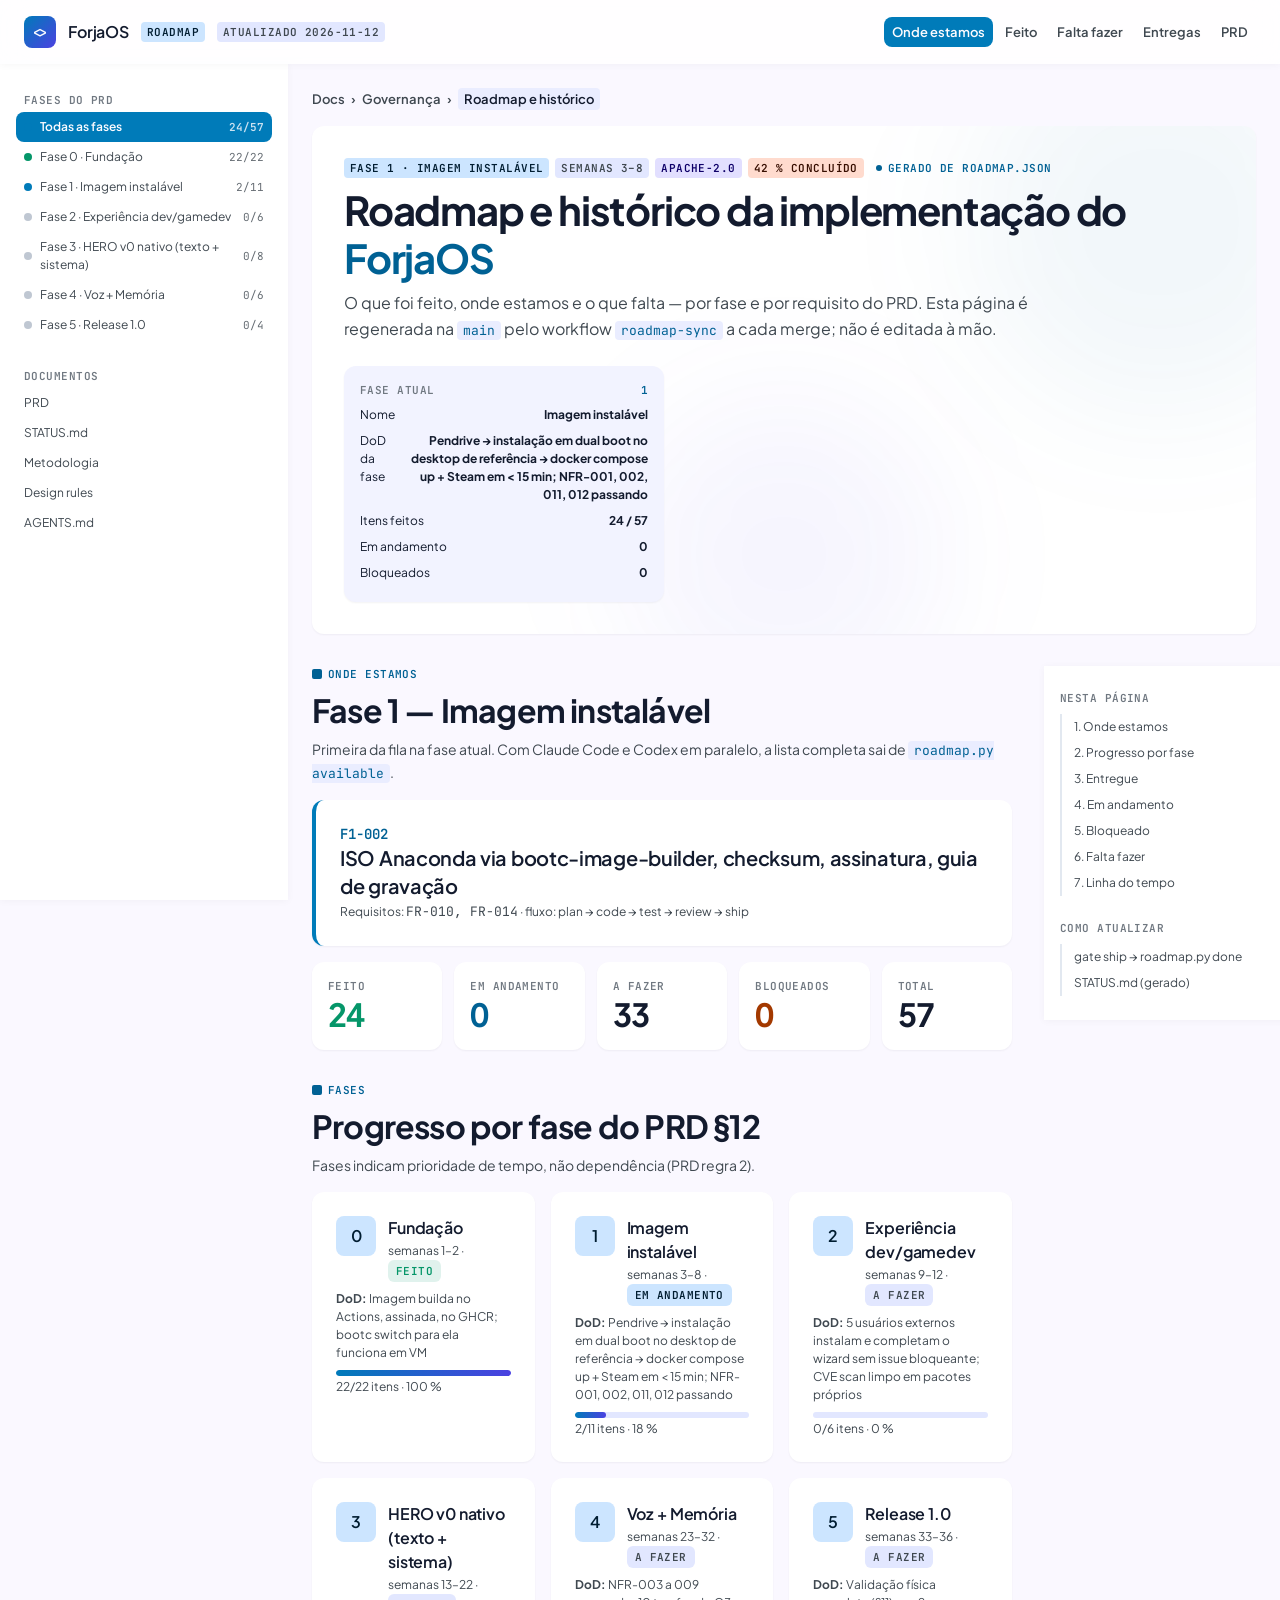
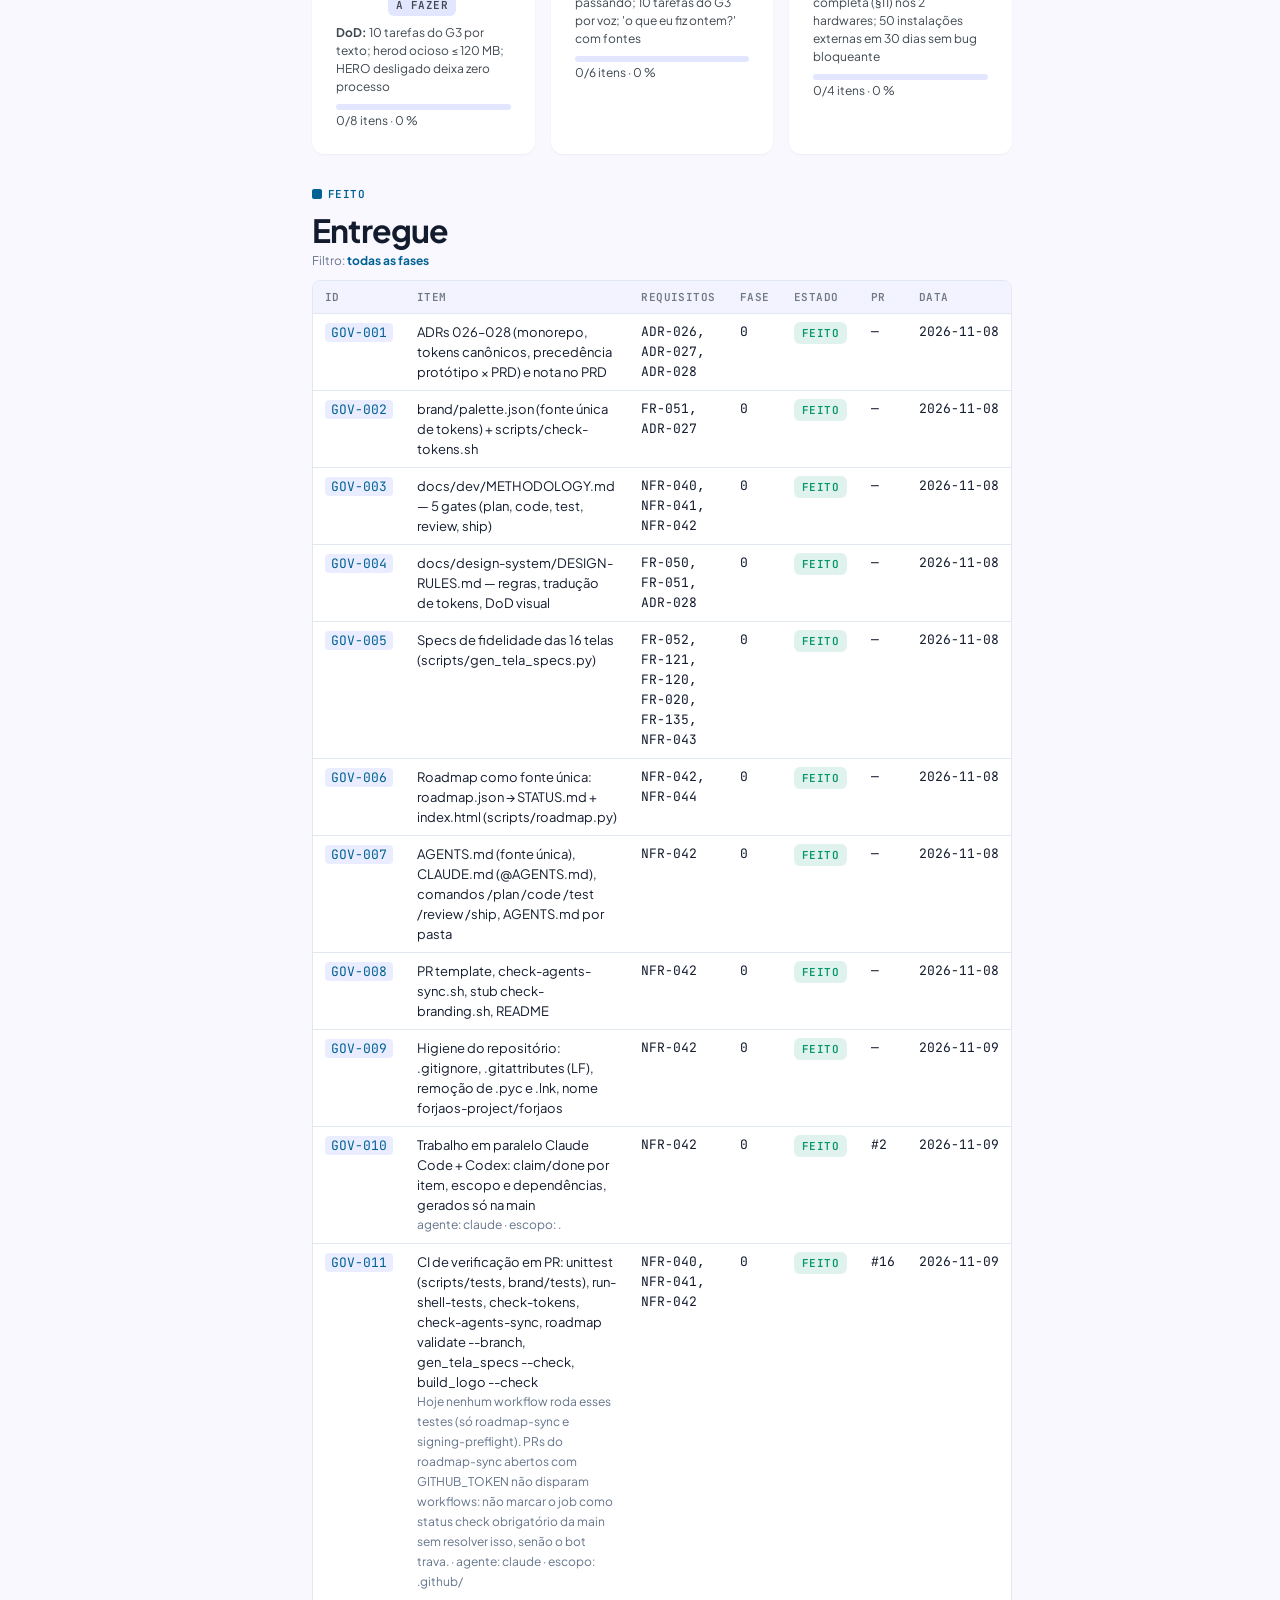
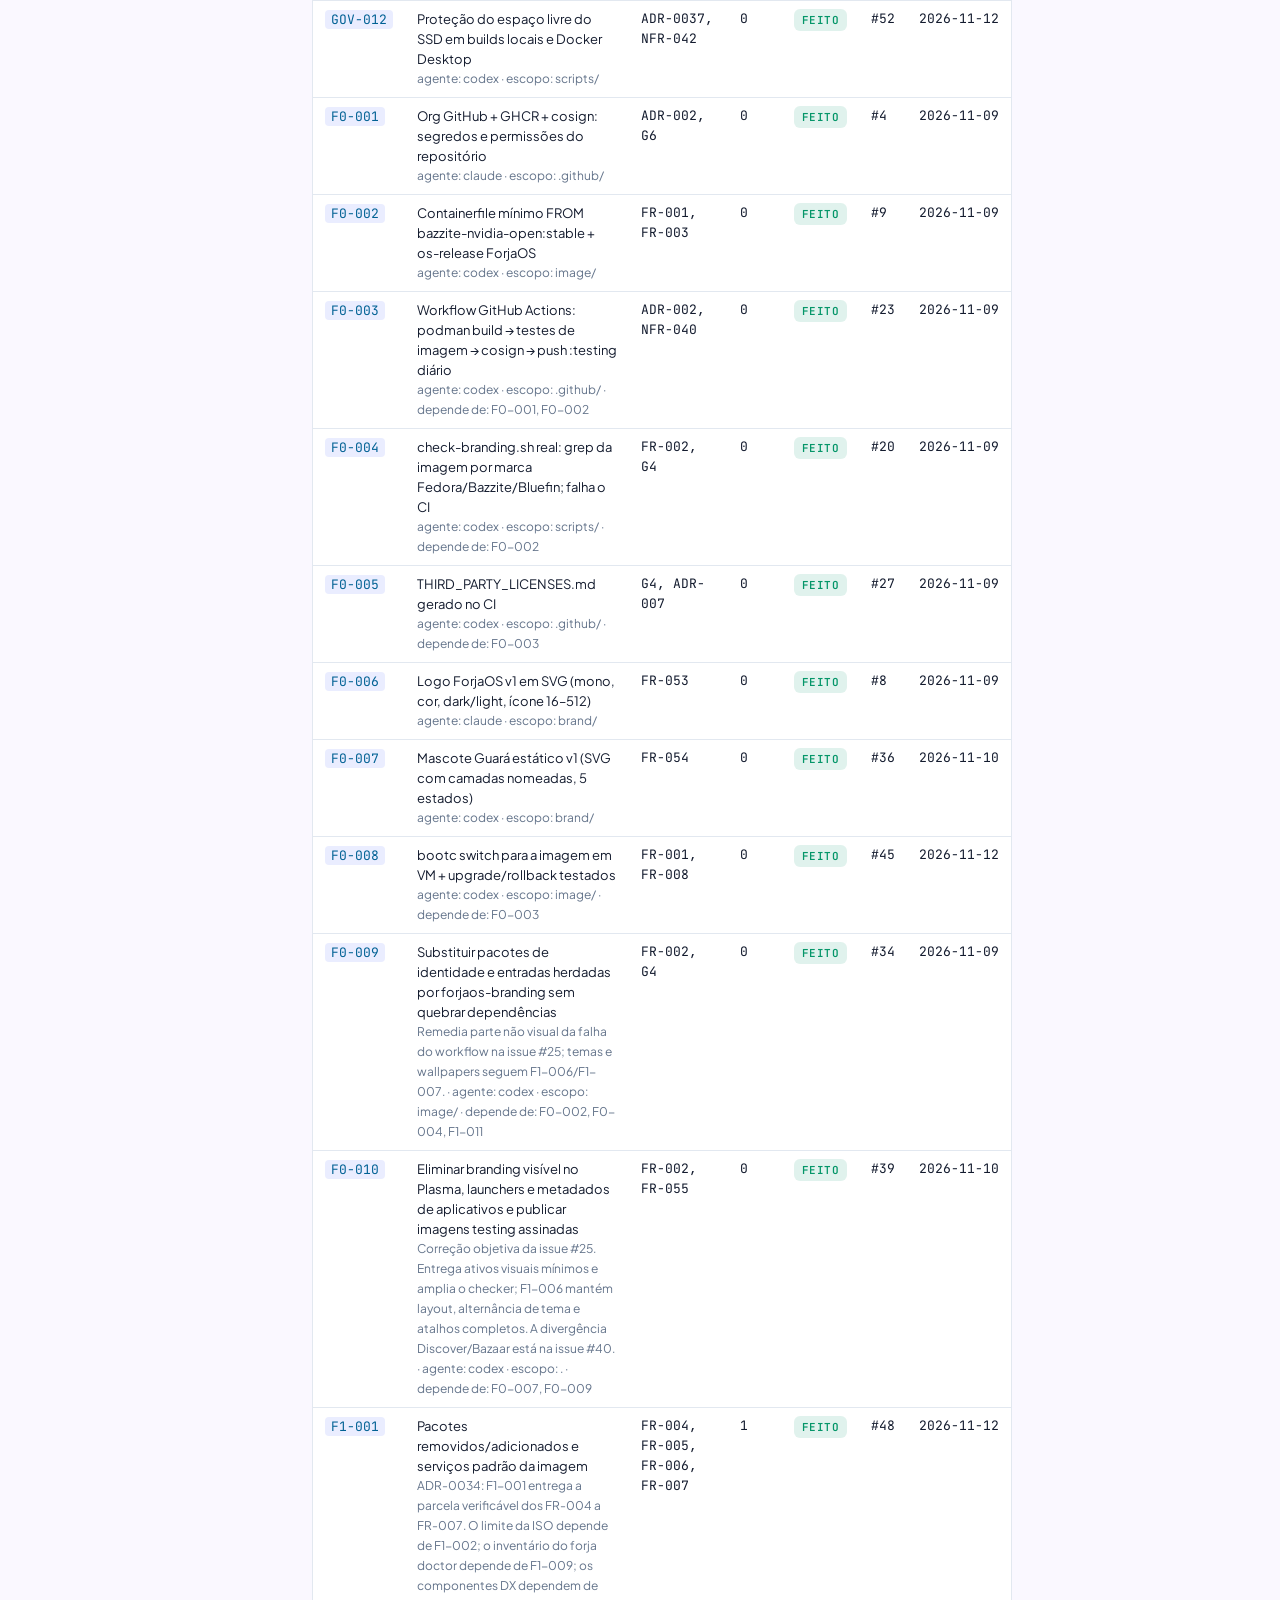
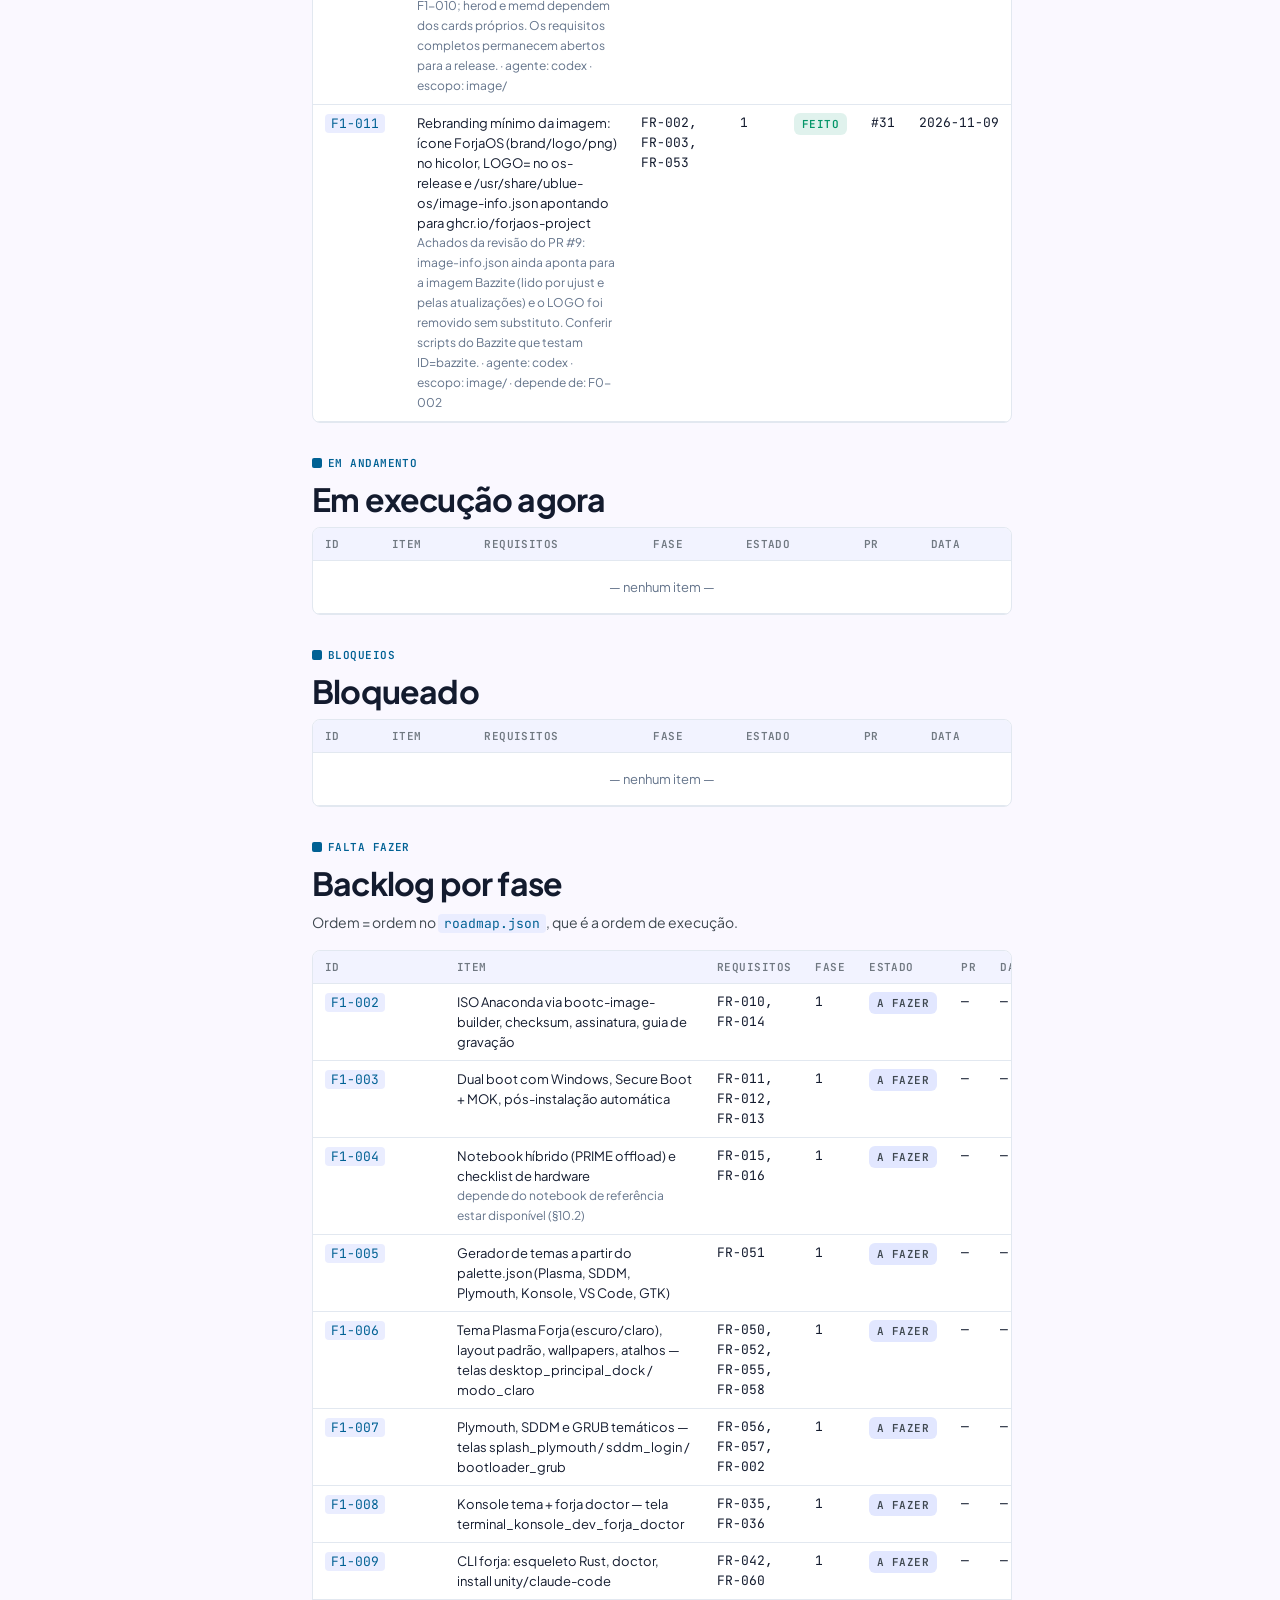
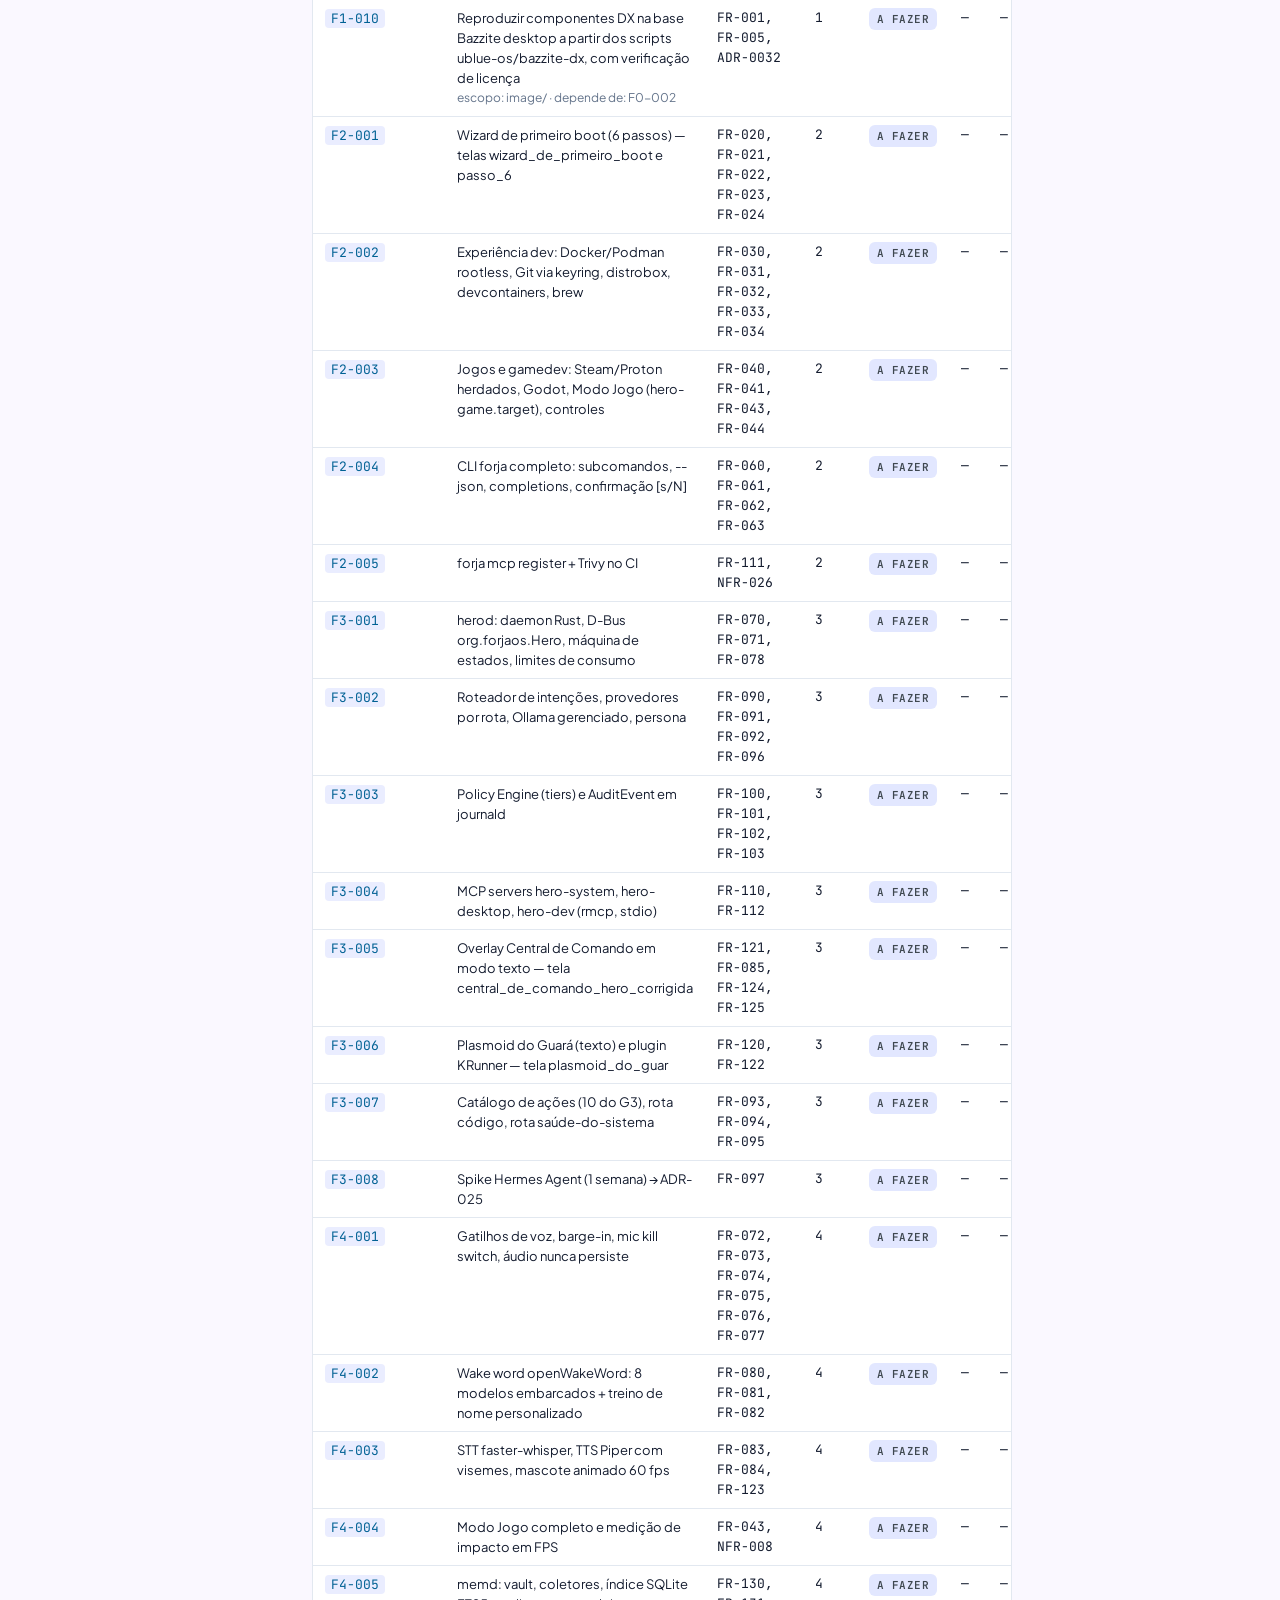
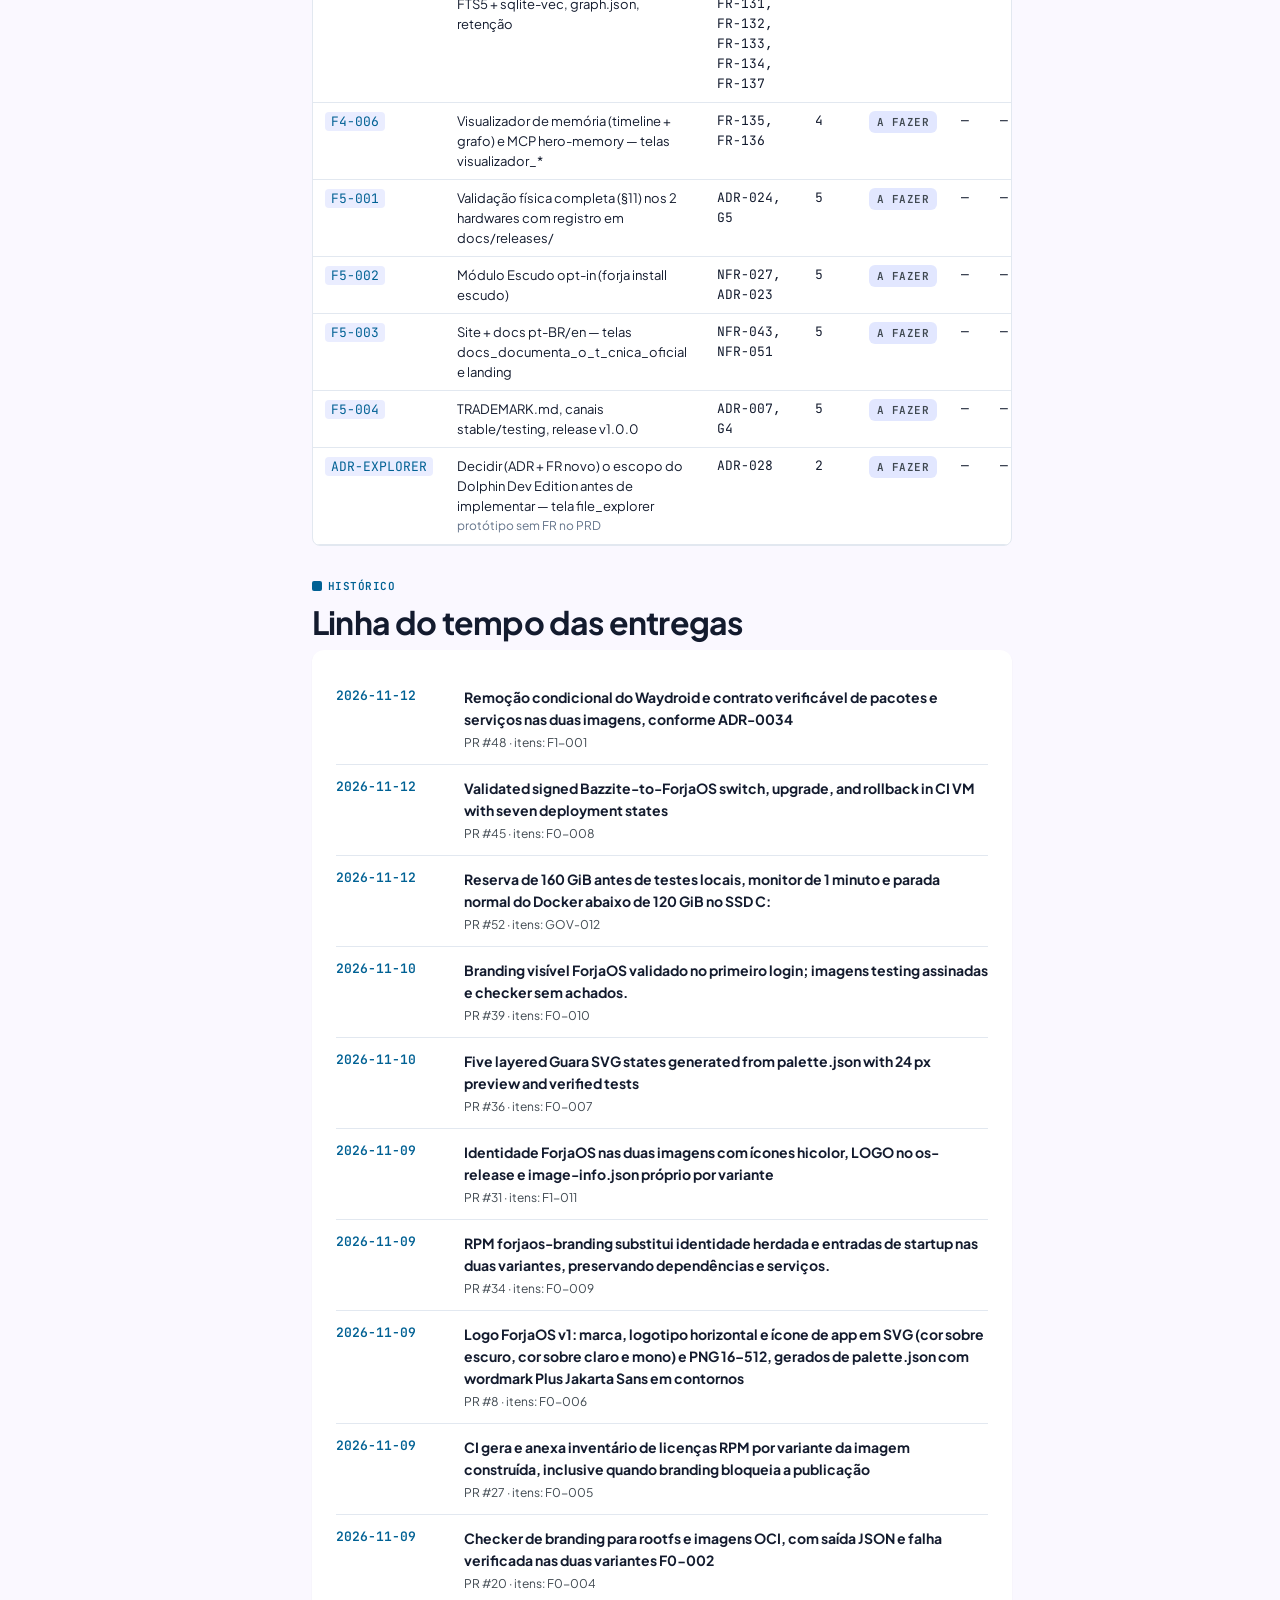
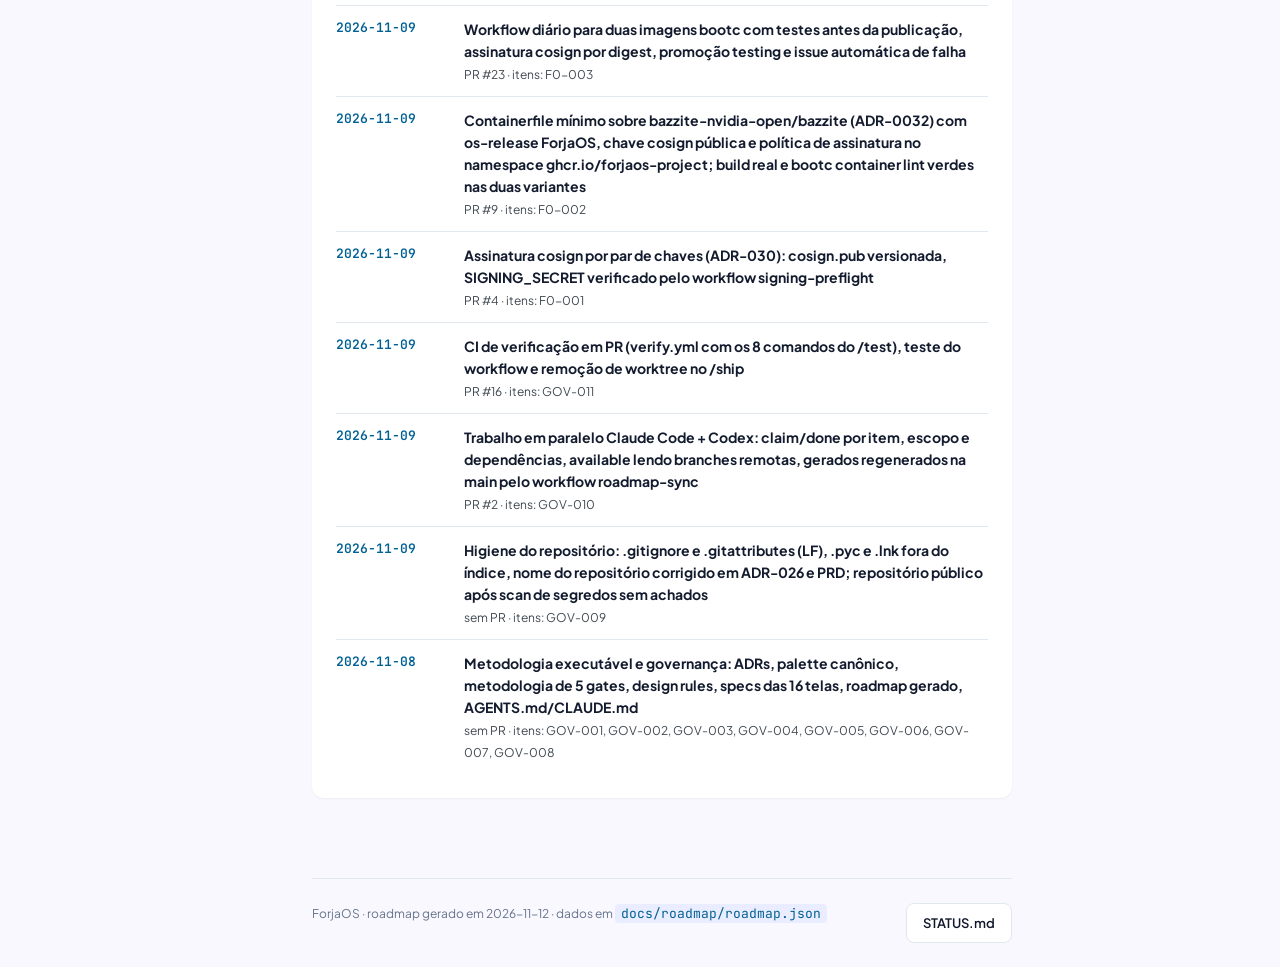
==== commit ecb91451: "chore(roadmap): regenerate STATUS.md and index.html" ====
--- a/docs/roadmap/index.html
+++ b/docs/roadmap/index.html
@@ -153,8 +153,8 @@
 <aside>
   <div class="group">
     <div class="group-title">Fases do PRD</div>
-    <a class="nav-item active" data-phase="all" href="#top"><span class="dot dot-doing"></span>Todas as fases<span class="count">23/56</span></a>
-    <a href="#fase-0" class="nav-item" data-phase="0"><span class="dot dot-done"></span>Fase 0 · Fundação<span class="count">21/21</span></a>
+    <a class="nav-item active" data-phase="all" href="#top"><span class="dot dot-doing"></span>Todas as fases<span class="count">24/57</span></a>
+    <a href="#fase-0" class="nav-item" data-phase="0"><span class="dot dot-done"></span>Fase 0 · Fundação<span class="count">22/22</span></a>
 <a href="#fase-1" class="nav-item" data-phase="1"><span class="dot dot-doing"></span>Fase 1 · Imagem instalável<span class="count">2/11</span></a>
 <a href="#fase-2" class="nav-item" data-phase="2"><span class="dot dot-todo"></span>Fase 2 · Experiência dev/gamedev<span class="count">0/6</span></a>
 <a href="#fase-3" class="nav-item" data-phase="3"><span class="dot dot-todo"></span>Fase 3 · HERO v0 nativo (texto + sistema)<span class="count">0/8</span></a>
@@ -183,7 +183,7 @@
             <span class="badge badge-primary">Fase 1 · Imagem instalável</span>
             <span class="badge badge-neutral">semanas 3–8</span>
             <span class="badge badge-secondary">Apache-2.0</span>
-            <span class="badge badge-tertiary">41 % concluído</span>
+            <span class="badge badge-tertiary">42 % concluído</span>
             <span class="badge live"><i></i>gerado de roadmap.json</span>
           </div>
           <h1 class="display">Roadmap e histórico da implementação do <span>ForjaOS</span></h1>
@@ -193,7 +193,7 @@
           <div class="t"><span>Fase atual</span><span style="color:var(--fj-primary)">1</span></div>
           <div class="row"><span>Nome</span><b>Imagem instalável</b></div>
           <div class="row"><span>DoD da fase</span><b>Pendrive → instalação em dual boot no desktop de referência → docker compose up + Steam em &lt; 15 min; NFR-001, 002, 011, 012 passando</b></div>
-          <div class="row"><span>Itens feitos</span><b>23 / 56</b></div>
+          <div class="row"><span>Itens feitos</span><b>24 / 57</b></div>
           <div class="row"><span>Em andamento</span><b>0</b></div>
           <div class="row"><span>Bloqueados</span><b>0</b></div>
         </div>
@@ -215,11 +215,11 @@
             </div>
           </div>
           <div class="kpis" style="margin-top:16px">
-            <div class="kpi done"><div class="l">Feito</div><div class="v">23</div></div>
+            <div class="kpi done"><div class="l">Feito</div><div class="v">24</div></div>
             <div class="kpi doing"><div class="l">Em andamento</div><div class="v">0</div></div>
             <div class="kpi"><div class="l">A fazer</div><div class="v">33</div></div>
             <div class="kpi blocked"><div class="l">Bloqueados</div><div class="v">0</div></div>
-            <div class="kpi"><div class="l">Total</div><div class="v">56</div></div>
+            <div class="kpi"><div class="l">Total</div><div class="v">57</div></div>
           </div>
         </section>
 
@@ -228,7 +228,7 @@
           <h2>Progresso por fase do PRD §12</h2>
           <p class="desc">Fases indicam prioridade de tempo, não dependência (PRD regra 2).</p>
           <div class="cards-3">
-            <section class="card phase-card" id="fase-0"><div class="phase-head"><span class="phase-num">0</span><div><h3>Fundação</h3><p class="meta">semanas 1–2 · <span class="pill pill-done">feito</span></p></div></div><p class="dod"><strong>DoD:</strong> Imagem builda no Actions, assinada, no GHCR; bootc switch para ela funciona em VM</p><div class="bar"><span style="width:100%"></span></div><p class="meta">21/21 itens · 100 %</p></section>
+            <section class="card phase-card" id="fase-0"><div class="phase-head"><span class="phase-num">0</span><div><h3>Fundação</h3><p class="meta">semanas 1–2 · <span class="pill pill-done">feito</span></p></div></div><p class="dod"><strong>DoD:</strong> Imagem builda no Actions, assinada, no GHCR; bootc switch para ela funciona em VM</p><div class="bar"><span style="width:100%"></span></div><p class="meta">22/22 itens · 100 %</p></section>
 <section class="card phase-card" id="fase-1"><div class="phase-head"><span class="phase-num">1</span><div><h3>Imagem instalável</h3><p class="meta">semanas 3–8 · <span class="pill pill-doing">em andamento</span></p></div></div><p class="dod"><strong>DoD:</strong> Pendrive → instalação em dual boot no desktop de referência → docker compose up + Steam em &lt; 15 min; NFR-001, 002, 011, 012 passando</p><div class="bar"><span style="width:18%"></span></div><p class="meta">2/11 itens · 18 %</p></section>
 <section class="card phase-card" id="fase-2"><div class="phase-head"><span class="phase-num">2</span><div><h3>Experiência dev/gamedev</h3><p class="meta">semanas 9–12 · <span class="pill pill-todo">a fazer</span></p></div></div><p class="dod"><strong>DoD:</strong> 5 usuários externos instalam e completam o wizard sem issue bloqueante; CVE scan limpo em pacotes próprios</p><div class="bar"><span style="width:0%"></span></div><p class="meta">0/6 itens · 0 %</p></section>
 <section class="card phase-card" id="fase-3"><div class="phase-head"><span class="phase-num">3</span><div><h3>HERO v0 nativo (texto + sistema)</h3><p class="meta">semanas 13–22 · <span class="pill pill-todo">a fazer</span></p></div></div><p class="dod"><strong>DoD:</strong> 10 tarefas do G3 por texto; herod ocioso ≤ 120 MB; HERO desligado deixa zero processo</p><div class="bar"><span style="width:0%"></span></div><p class="meta">0/8 itens · 0 %</p></section>
@@ -254,6 +254,7 @@
 <tr data-phase="0" data-status="done"><td><code>GOV-009</code></td><td>Higiene do repositório: .gitignore, .gitattributes (LF), remoção de .pyc e .lnk, nome forjaos-project/forjaos</td><td class="mono">NFR-042</td><td class="mono">0</td><td><span class="pill pill-done">feito</span></td><td class="mono">—</td><td class="mono">2026-11-09</td></tr>
 <tr data-phase="0" data-status="done"><td><code>GOV-010</code></td><td>Trabalho em paralelo Claude Code + Codex: claim/done por item, escopo e dependências, gerados só na main <span class=note>agente: claude · escopo: .</span></td><td class="mono">NFR-042</td><td class="mono">0</td><td><span class="pill pill-done">feito</span></td><td class="mono">#2</td><td class="mono">2026-11-09</td></tr>
 <tr data-phase="0" data-status="done"><td><code>GOV-011</code></td><td>CI de verificação em PR: unittest (scripts/tests, brand/tests), run-shell-tests, check-tokens, check-agents-sync, roadmap validate --branch, gen_tela_specs --check, build_logo --check <span class=note>Hoje nenhum workflow roda esses testes (só roadmap-sync e signing-preflight). PRs do roadmap-sync abertos com GITHUB_TOKEN não disparam workflows: não marcar o job como status check obrigatório da main sem resolver isso, senão o bot trava. · agente: claude · escopo: .github/</span></td><td class="mono">NFR-040, NFR-041, NFR-042</td><td class="mono">0</td><td><span class="pill pill-done">feito</span></td><td class="mono">#16</td><td class="mono">2026-11-09</td></tr>
+<tr data-phase="0" data-status="done"><td><code>GOV-012</code></td><td>Proteção do espaço livre do SSD em builds locais e Docker Desktop <span class=note>agente: codex · escopo: scripts/</span></td><td class="mono">ADR-0037, NFR-042</td><td class="mono">0</td><td><span class="pill pill-done">feito</span></td><td class="mono">#52</td><td class="mono">2026-11-12</td></tr>
 <tr data-phase="0" data-status="done"><td><code>F0-001</code></td><td>Org GitHub + GHCR + cosign: segredos e permissões do repositório <span class=note>agente: claude · escopo: .github/</span></td><td class="mono">ADR-002, G6</td><td class="mono">0</td><td><span class="pill pill-done">feito</span></td><td class="mono">#4</td><td class="mono">2026-11-09</td></tr>
 <tr data-phase="0" data-status="done"><td><code>F0-002</code></td><td>Containerfile mínimo FROM bazzite-nvidia-open:stable + os-release ForjaOS <span class=note>agente: codex · escopo: image/</span></td><td class="mono">FR-001, FR-003</td><td class="mono">0</td><td><span class="pill pill-done">feito</span></td><td class="mono">#9</td><td class="mono">2026-11-09</td></tr>
 <tr data-phase="0" data-status="done"><td><code>F0-003</code></td><td>Workflow GitHub Actions: podman build → testes de imagem → cosign → push :testing diário <span class=note>agente: codex · escopo: .github/ · depende de: F0-001, F0-002</span></td><td class="mono">ADR-002, NFR-040</td><td class="mono">0</td><td><span class="pill pill-done">feito</span></td><td class="mono">#23</td><td class="mono">2026-11-09</td></tr>
@@ -334,6 +335,7 @@
           <h2>Linha do tempo das entregas</h2>
           <div class="card"><ul class="timeline"><li><span class="tl-date mono">2026-11-12</span><div><strong>Remoção condicional do Waydroid e contrato verificável de pacotes e serviços nas duas imagens, conforme ADR-0034</strong><br><span class="meta">PR #48 · itens: F1-001</span></div></li>
 <li><span class="tl-date mono">2026-11-12</span><div><strong>Validated signed Bazzite-to-ForjaOS switch, upgrade, and rollback in CI VM with seven deployment states</strong><br><span class="meta">PR #45 · itens: F0-008</span></div></li>
+<li><span class="tl-date mono">2026-11-12</span><div><strong>Reserva de 160 GiB antes de testes locais, monitor de 1 minuto e parada normal do Docker abaixo de 120 GiB no SSD C:</strong><br><span class="meta">PR #52 · itens: GOV-012</span></div></li>
 <li><span class="tl-date mono">2026-11-10</span><div><strong>Branding visível ForjaOS validado no primeiro login; imagens testing assinadas e checker sem achados.</strong><br><span class="meta">PR #39 · itens: F0-010</span></div></li>
 <li><span class="tl-date mono">2026-11-10</span><div><strong>Five layered Guara SVG states generated from palette.json with 24 px preview and verified tests</strong><br><span class="meta">PR #36 · itens: F0-007</span></div></li>
 <li><span class="tl-date mono">2026-11-09</span><div><strong>Identidade ForjaOS nas duas imagens com ícones hicolor, LOGO no os-release e image-info.json próprio por variante</strong><br><span class="meta">PR #31 · itens: F1-011</span></div></li>
@@ -373,7 +375,7 @@
   </main>
 </div>
 
-<script id="roadmap-data" type="application/json">{"project": "ForjaOS", "phases": [{"id": "0", "name": "Fundação", "weeks": "1–2", "dod": "Imagem builda no Actions, assinada, no GHCR; bootc switch para ela funciona em VM", "status": "done"}, {"id": "1", "name": "Imagem instalável", "weeks": "3–8", "dod": "Pendrive → instalação em dual boot no desktop de referência → docker compose up + Steam em < 15 min; NFR-001, 002, 011, 012 passando", "status": "doing"}, {"id": "2", "name": "Experiência dev/gamedev", "weeks": "9–12", "dod": "5 usuários externos instalam e completam o wizard sem issue bloqueante; CVE scan limpo em pacotes próprios", "status": "todo"}, {"id": "3", "name": "HERO v0 nativo (texto + sistema)", "weeks": "13–22", "dod": "10 tarefas do G3 por texto; herod ocioso ≤ 120 MB; HERO desligado deixa zero processo", "status": "todo"}, {"id": "4", "name": "Voz + Memória", "weeks": "23–32", "dod": "NFR-003 a 009 passando; 10 tarefas do G3 por voz; 'o que eu fiz ontem?' com fontes", "status": "todo"}, {"id": "5", "name": "Release 1.0", "weeks": "33–36", "dod": "Validação física completa (§11) nos 2 hardwares; 50 instalações externas em 30 dias sem bug bloqueante", "status": "todo"}], "items": [{"id": "GOV-001", "fr": ["ADR-026", "ADR-027", "ADR-028"], "phase": "0", "title": "ADRs 026–028 (monorepo, tokens canônicos, precedência protótipo × PRD) e nota no PRD", "status": "done", "pr": null, "merged_at": "2026-11-08"}, {"id": "GOV-002", "fr": ["FR-051", "ADR-027"], "phase": "0", "title": "brand/palette.json (fonte única de tokens) + scripts/check-tokens.sh", "status": "done", "pr": null, "merged_at": "2026-11-08"}, {"id": "GOV-003", "fr": ["NFR-040", "NFR-041", "NFR-042"], "phase": "0", "title": "docs/dev/METHODOLOGY.md — 5 gates (plan, code, test, review, ship)", "status": "done", "pr": null, "merged_at": "2026-11-08"}, {"id": "GOV-004", "fr": ["FR-050", "FR-051", "ADR-028"], "phase": "0", "title": "docs/design-system/DESIGN-RULES.md — regras, tradução de tokens, DoD visual", "status": "done", "pr": null, "merged_at": "2026-11-08"}, {"id": "GOV-005", "fr": ["FR-052", "FR-121", "FR-120", "FR-020", "FR-135", "NFR-043"], "phase": "0", "title": "Specs de fidelidade das 16 telas (scripts/gen_tela_specs.py)", "status": "done", "pr": null, "merged_at": "2026-11-08"}, {"id": "GOV-006", "fr": ["NFR-042", "NFR-044"], "phase": "0", "title": "Roadmap como fonte única: roadmap.json → STATUS.md + index.html (scripts/roadmap.py)", "status": "done", "pr": null, "merged_at": "2026-11-08"}, {"id": "GOV-007", "fr": ["NFR-042"], "phase": "0", "title": "AGENTS.md (fonte única), CLAUDE.md (@AGENTS.md), comandos /plan /code /test /review /ship, AGENTS.md por pasta", "status": "done", "pr": null, "merged_at": "2026-11-08"}, {"id": "GOV-008", "fr": ["NFR-042"], "phase": "0", "title": "PR template, check-agents-sync.sh, stub check-branding.sh, README", "status": "done", "pr": null, "merged_at": "2026-11-08"}, {"id": "GOV-009", "fr": ["NFR-042"], "phase": "0", "title": "Higiene do repositório: .gitignore, .gitattributes (LF), remoção de .pyc e .lnk, nome forjaos-project/forjaos", "status": "done", "pr": null, "merged_at": "2026-11-09"}, {"id": "GOV-010", "fr": ["NFR-042"], "phase": "0", "title": "Trabalho em paralelo Claude Code + Codex: claim/done por item, escopo e dependências, gerados só na main", "status": "done", "agent": "claude", "scope": ".", "claimed_at": "2026-11-09", "pr": 2, "merged_at": "2026-11-09", "summary": "Trabalho em paralelo Claude Code + Codex: claim/done por item, escopo e dependências, available lendo branches remotas, gerados regenerados na main pelo workflow roadmap-sync"}, {"id": "GOV-011", "fr": ["NFR-040", "NFR-041", "NFR-042"], "phase": "0", "title": "CI de verificação em PR: unittest (scripts/tests, brand/tests), run-shell-tests, check-tokens, check-agents-sync, roadmap validate --branch, gen_tela_specs --check, build_logo --check", "status": "done", "scope": ".github/", "notes": "Hoje nenhum workflow roda esses testes (só roadmap-sync e signing-preflight). PRs do roadmap-sync abertos com GITHUB_TOKEN não disparam workflows: não marcar o job como status check obrigatório da main sem resolver isso, senão o bot trava.", "agent": "claude", "claimed_at": "2026-11-09", "pr": 16, "merged_at": "2026-11-09", "summary": "CI de verificação em PR (verify.yml com os 8 comandos do /test), teste do workflow e remoção de worktree no /ship"}, {"id": "F0-001", "fr": ["ADR-002", "G6"], "phase": "0", "title": "Org GitHub + GHCR + cosign: segredos e permissões do repositório", "status": "done", "scope": ".github/", "agent": "claude", "claimed_at": "2026-11-08", "pr": 4, "merged_at": "2026-11-09", "summary": "Assinatura cosign por par de chaves (ADR-030): cosign.pub versionada, SIGNING_SECRET verificado pelo workflow signing-preflight"}, {"id": "F0-002", "fr": ["FR-001", "FR-003"], "phase": "0", "title": "Containerfile mínimo FROM bazzite-nvidia-open:stable + os-release ForjaOS", "status": "done", "scope": "image/", "agent": "codex", "claimed_at": "2026-11-09", "pr": 9, "merged_at": "2026-11-09", "summary": "Containerfile mínimo sobre bazzite-nvidia-open/bazzite (ADR-0032) com os-release ForjaOS, chave cosign pública e política de assinatura no namespace ghcr.io/forjaos-project; build real e bootc container lint verdes nas duas variantes"}, {"id": "F0-003", "fr": ["ADR-002", "NFR-040"], "phase": "0", "title": "Workflow GitHub Actions: podman build → testes de imagem → cosign → push :testing diário", "status": "done", "scope": ".github/", "depends_on": ["F0-001", "F0-002"], "agent": "codex", "claimed_at": "2026-11-09", "pr": 23, "merged_at": "2026-11-09", "summary": "Workflow diário para duas imagens bootc com testes antes da publicação, assinatura cosign por digest, promoção testing e issue automática de falha"}, {"id": "F0-004", "fr": ["FR-002", "G4"], "phase": "0", "title": "check-branding.sh real: grep da imagem por marca Fedora/Bazzite/Bluefin; falha o CI", "status": "done", "scope": "scripts/", "depends_on": ["F0-002"], "agent": "codex", "claimed_at": "2026-11-09", "pr": 20, "merged_at": "2026-11-09", "summary": "Checker de branding para rootfs e imagens OCI, com saída JSON e falha verificada nas duas variantes F0-002"}, {"id": "F0-005", "fr": ["G4", "ADR-007"], "phase": "0", "title": "THIRD_PARTY_LICENSES.md gerado no CI", "status": "done", "scope": ".github/", "depends_on": ["F0-003"], "agent": "codex", "claimed_at": "2026-11-09", "pr": 27, "merged_at": "2026-11-09", "summary": "CI gera e anexa inventário de licenças RPM por variante da imagem construída, inclusive quando branding bloqueia a publicação"}, {"id": "F0-006", "fr": ["FR-053"], "phase": "0", "title": "Logo ForjaOS v1 em SVG (mono, cor, dark/light, ícone 16–512)", "status": "done", "scope": "brand/", "agent": "claude", "claimed_at": "2026-11-09", "pr": 8, "merged_at": "2026-11-09", "summary": "Logo ForjaOS v1: marca, logotipo horizontal e ícone de app em SVG (cor sobre escuro, cor sobre claro e mono) e PNG 16–512, gerados de palette.json com wordmark Plus Jakarta Sans em contornos"}, {"id": "F0-007", "fr": ["FR-054"], "phase": "0", "title": "Mascote Guará estático v1 (SVG com camadas nomeadas, 5 estados)", "status": "done", "scope": "brand/", "agent": "codex", "claimed_at": "2026-11-10", "pr": 36, "merged_at": "2026-11-10", "summary": "Five layered Guara SVG states generated from palette.json with 24 px preview and verified tests"}, {"id": "F0-008", "fr": ["FR-001", "FR-008"], "phase": "0", "title": "bootc switch para a imagem em VM + upgrade/rollback testados", "status": "done", "scope": "image/", "depends_on": ["F0-003"], "agent": "codex", "claimed_at": "2026-11-11", "pr": 45, "merged_at": "2026-11-12", "summary": "Validated signed Bazzite-to-ForjaOS switch, upgrade, and rollback in CI VM with seven deployment states"}, {"id": "F0-009", "fr": ["FR-002", "G4"], "phase": "0", "title": "Substituir pacotes de identidade e entradas herdadas por forjaos-branding sem quebrar dependências", "status": "done", "scope": "image/", "depends_on": ["F0-002", "F0-004", "F1-011"], "notes": "Remedia parte não visual da falha do workflow na issue #25; temas e wallpapers seguem F1-006/F1-007.", "agent": "codex", "claimed_at": "2026-11-09", "pr": 34, "merged_at": "2026-11-09", "summary": "RPM forjaos-branding substitui identidade herdada e entradas de startup nas duas variantes, preservando dependências e serviços."}, {"id": "F0-010", "fr": ["FR-002", "FR-055"], "phase": "0", "title": "Eliminar branding visível no Plasma, launchers e metadados de aplicativos e publicar imagens testing assinadas", "status": "done", "scope": ".", "depends_on": ["F0-007", "F0-009"], "notes": "Correção objetiva da issue #25. Entrega ativos visuais mínimos e amplia o checker; F1-006 mantém layout, alternância de tema e atalhos completos. A divergência Discover/Bazaar está na issue #40.", "agent": "codex", "claimed_at": "2026-11-10", "pr": 39, "merged_at": "2026-11-10", "summary": "Branding visível ForjaOS validado no primeiro login; imagens testing assinadas e checker sem achados."}, {"id": "F1-001", "fr": ["FR-004", "FR-005", "FR-006", "FR-007"], "phase": "1", "title": "Pacotes removidos/adicionados e serviços padrão da imagem", "status": "done", "agent": "codex", "scope": "image/", "claimed_at": "2026-11-12", "notes": "ADR-0034: F1-001 entrega a parcela verificável dos FR-004 a FR-007. O limite da ISO depende de F1-002; o inventário do forja doctor depende de F1-009; os componentes DX dependem de F1-010; herod e memd dependem dos cards próprios. Os requisitos completos permanecem abertos para a release.", "pr": 48, "merged_at": "2026-11-12", "summary": "Remoção condicional do Waydroid e contrato verificável de pacotes e serviços nas duas imagens, conforme ADR-0034"}, {"id": "F1-002", "fr": ["FR-010", "FR-014"], "phase": "1", "title": "ISO Anaconda via bootc-image-builder, checksum, assinatura, guia de gravação", "status": "todo"}, {"id": "F1-003", "fr": ["FR-011", "FR-012", "FR-013"], "phase": "1", "title": "Dual boot com Windows, Secure Boot + MOK, pós-instalação automática", "status": "todo"}, {"id": "F1-004", "fr": ["FR-015", "FR-016"], "phase": "1", "title": "Notebook híbrido (PRIME offload) e checklist de hardware", "status": "todo", "notes": "depende do notebook de referência estar disponível (§10.2)"}, {"id": "F1-005", "fr": ["FR-051"], "phase": "1", "title": "Gerador de temas a partir do palette.json (Plasma, SDDM, Plymouth, Konsole, VS Code, GTK)", "status": "todo"}, {"id": "F1-006", "fr": ["FR-050", "FR-052", "FR-055", "FR-058"], "phase": "1", "title": "Tema Plasma Forja (escuro/claro), layout padrão, wallpapers, atalhos — telas desktop_principal_dock / modo_claro", "status": "todo"}, {"id": "F1-007", "fr": ["FR-056", "FR-057", "FR-002"], "phase": "1", "title": "Plymouth, SDDM e GRUB temáticos — telas splash_plymouth / sddm_login / bootloader_grub", "status": "todo"}, {"id": "F1-011", "fr": ["FR-002", "FR-003", "FR-053"], "phase": "1", "title": "Rebranding mínimo da imagem: ícone ForjaOS (brand/logo/png) no hicolor, LOGO= no os-release e /usr/share/ublue-os/image-info.json apontando para ghcr.io/forjaos-project", "status": "done", "scope": "image/", "depends_on": ["F0-002"], "notes": "Achados da revisão do PR #9: image-info.json ainda aponta para a imagem Bazzite (lido por ujust e pelas atualizações) e o LOGO foi removido sem substituto. Conferir scripts do Bazzite que testam ID=bazzite.", "agent": "codex", "claimed_at": "2026-11-09", "pr": 31, "merged_at": "2026-11-09", "summary": "Identidade ForjaOS nas duas imagens com ícones hicolor, LOGO no os-release e image-info.json próprio por variante"}, {"id": "F1-008", "fr": ["FR-035", "FR-036"], "phase": "1", "title": "Konsole tema + forja doctor — tela terminal_konsole_dev_forja_doctor", "status": "todo"}, {"id": "F1-009", "fr": ["FR-042", "FR-060"], "phase": "1", "title": "CLI forja: esqueleto Rust, doctor, install unity/claude-code", "status": "todo"}, {"id": "F1-010", "fr": ["FR-001", "FR-005", "ADR-0032"], "phase": "1", "title": "Reproduzir componentes DX na base Bazzite desktop a partir dos scripts ublue-os/bazzite-dx, com verificação de licença", "status": "todo", "scope": "image/", "depends_on": ["F0-002"]}, {"id": "F2-001", "fr": ["FR-020", "FR-021", "FR-022", "FR-023", "FR-024"], "phase": "2", "title": "Wizard de primeiro boot (6 passos) — telas wizard_de_primeiro_boot e passo_6", "status": "todo"}, {"id": "F2-002", "fr": ["FR-030", "FR-031", "FR-032", "FR-033", "FR-034"], "phase": "2", "title": "Experiência dev: Docker/Podman rootless, Git via keyring, distrobox, devcontainers, brew", "status": "todo"}, {"id": "F2-003", "fr": ["FR-040", "FR-041", "FR-043", "FR-044"], "phase": "2", "title": "Jogos e gamedev: Steam/Proton herdados, Godot, Modo Jogo (hero-game.target), controles", "status": "todo"}, {"id": "F2-004", "fr": ["FR-060", "FR-061", "FR-062", "FR-063"], "phase": "2", "title": "CLI forja completo: subcomandos, --json, completions, confirmação [s/N]", "status": "todo"}, {"id": "F2-005", "fr": ["FR-111", "NFR-026"], "phase": "2", "title": "forja mcp register + Trivy no CI", "status": "todo"}, {"id": "F3-001", "fr": ["FR-070", "FR-071", "FR-078"], "phase": "3", "title": "herod: daemon Rust, D-Bus org.forjaos.Hero, máquina de estados, limites de consumo", "status": "todo"}, {"id": "F3-002", "fr": ["FR-090", "FR-091", "FR-092", "FR-096"], "phase": "3", "title": "Roteador de intenções, provedores por rota, Ollama gerenciado, persona", "status": "todo"}, {"id": "F3-003", "fr": ["FR-100", "FR-101", "FR-102", "FR-103"], "phase": "3", "title": "Policy Engine (tiers) e AuditEvent em journald", "status": "todo"}, {"id": "F3-004", "fr": ["FR-110", "FR-112"], "phase": "3", "title": "MCP servers hero-system, hero-desktop, hero-dev (rmcp, stdio)", "status": "todo"}, {"id": "F3-005", "fr": ["FR-121", "FR-085", "FR-124", "FR-125"], "phase": "3", "title": "Overlay Central de Comando em modo texto — tela central_de_comando_hero_corrigida", "status": "todo"}, {"id": "F3-006", "fr": ["FR-120", "FR-122"], "phase": "3", "title": "Plasmoid do Guará (texto) e plugin KRunner — tela plasmoid_do_guar", "status": "todo"}, {"id": "F3-007", "fr": ["FR-093", "FR-094", "FR-095"], "phase": "3", "title": "Catálogo de ações (10 do G3), rota código, rota saúde-do-sistema", "status": "todo"}, {"id": "F3-008", "fr": ["FR-097"], "phase": "3", "title": "Spike Hermes Agent (1 semana) → ADR-025", "status": "todo"}, {"id": "F4-001", "fr": ["FR-072", "FR-073", "FR-074", "FR-075", "FR-076", "FR-077"], "phase": "4", "title": "Gatilhos de voz, barge-in, mic kill switch, áudio nunca persiste", "status": "todo"}, {"id": "F4-002", "fr": ["FR-080", "FR-081", "FR-082"], "phase": "4", "title": "Wake word openWakeWord: 8 modelos embarcados + treino de nome personalizado", "status": "todo"}, {"id": "F4-003", "fr": ["FR-083", "FR-084", "FR-123"], "phase": "4", "title": "STT faster-whisper, TTS Piper com visemes, mascote animado 60 fps", "status": "todo"}, {"id": "F4-004", "fr": ["FR-043", "NFR-008"], "phase": "4", "title": "Modo Jogo completo e medição de impacto em FPS", "status": "todo"}, {"id": "F4-005", "fr": ["FR-130", "FR-131", "FR-132", "FR-133", "FR-134", "FR-137"], "phase": "4", "title": "memd: vault, coletores, índice SQLite FTS5 + sqlite-vec, graph.json, retenção", "status": "todo"}, {"id": "F4-006", "fr": ["FR-135", "FR-136"], "phase": "4", "title": "Visualizador de memória (timeline + grafo) e MCP hero-memory — telas visualizador_*", "status": "todo"}, {"id": "F5-001", "fr": ["ADR-024", "G5"], "phase": "5", "title": "Validação física completa (§11) nos 2 hardwares com registro em docs/releases/", "status": "todo"}, {"id": "F5-002", "fr": ["NFR-027", "ADR-023"], "phase": "5", "title": "Módulo Escudo opt-in (forja install escudo)", "status": "todo"}, {"id": "F5-003", "fr": ["NFR-043", "NFR-051"], "phase": "5", "title": "Site + docs pt-BR/en — telas docs_documenta_o_t_cnica_oficial e landing", "status": "todo"}, {"id": "F5-004", "fr": ["ADR-007", "G4"], "phase": "5", "title": "TRADEMARK.md, canais stable/testing, release v1.0.0", "status": "todo"}, {"id": "ADR-EXPLORER", "fr": ["ADR-028"], "phase": "2", "title": "Decidir (ADR + FR novo) o escopo do Dolphin Dev Edition antes de implementar — tela file_explorer", "status": "todo", "notes": "protótipo sem FR no PRD"}], "deliveries": [{"date": "2026-11-08", "pr": null, "items": ["GOV-001", "GOV-002", "GOV-003", "GOV-004", "GOV-005", "GOV-006", "GOV-007", "GOV-008"], "summary": "Metodologia executável e governança: ADRs, palette canônico, metodologia de 5 gates, design rules, specs das 16 telas, roadmap gerado, AGENTS.md/CLAUDE.md"}, {"date": "2026-11-09", "pr": null, "items": ["GOV-009"], "summary": "Higiene do repositório: .gitignore e .gitattributes (LF), .pyc e .lnk fora do índice, nome do repositório corrigido em ADR-026 e PRD; repositório público após scan de segredos sem achados"}]}</script>
+<script id="roadmap-data" type="application/json">{"project": "ForjaOS", "phases": [{"id": "0", "name": "Fundação", "weeks": "1–2", "dod": "Imagem builda no Actions, assinada, no GHCR; bootc switch para ela funciona em VM", "status": "done"}, {"id": "1", "name": "Imagem instalável", "weeks": "3–8", "dod": "Pendrive → instalação em dual boot no desktop de referência → docker compose up + Steam em < 15 min; NFR-001, 002, 011, 012 passando", "status": "doing"}, {"id": "2", "name": "Experiência dev/gamedev", "weeks": "9–12", "dod": "5 usuários externos instalam e completam o wizard sem issue bloqueante; CVE scan limpo em pacotes próprios", "status": "todo"}, {"id": "3", "name": "HERO v0 nativo (texto + sistema)", "weeks": "13–22", "dod": "10 tarefas do G3 por texto; herod ocioso ≤ 120 MB; HERO desligado deixa zero processo", "status": "todo"}, {"id": "4", "name": "Voz + Memória", "weeks": "23–32", "dod": "NFR-003 a 009 passando; 10 tarefas do G3 por voz; 'o que eu fiz ontem?' com fontes", "status": "todo"}, {"id": "5", "name": "Release 1.0", "weeks": "33–36", "dod": "Validação física completa (§11) nos 2 hardwares; 50 instalações externas em 30 dias sem bug bloqueante", "status": "todo"}], "items": [{"id": "GOV-001", "fr": ["ADR-026", "ADR-027", "ADR-028"], "phase": "0", "title": "ADRs 026–028 (monorepo, tokens canônicos, precedência protótipo × PRD) e nota no PRD", "status": "done", "pr": null, "merged_at": "2026-11-08"}, {"id": "GOV-002", "fr": ["FR-051", "ADR-027"], "phase": "0", "title": "brand/palette.json (fonte única de tokens) + scripts/check-tokens.sh", "status": "done", "pr": null, "merged_at": "2026-11-08"}, {"id": "GOV-003", "fr": ["NFR-040", "NFR-041", "NFR-042"], "phase": "0", "title": "docs/dev/METHODOLOGY.md — 5 gates (plan, code, test, review, ship)", "status": "done", "pr": null, "merged_at": "2026-11-08"}, {"id": "GOV-004", "fr": ["FR-050", "FR-051", "ADR-028"], "phase": "0", "title": "docs/design-system/DESIGN-RULES.md — regras, tradução de tokens, DoD visual", "status": "done", "pr": null, "merged_at": "2026-11-08"}, {"id": "GOV-005", "fr": ["FR-052", "FR-121", "FR-120", "FR-020", "FR-135", "NFR-043"], "phase": "0", "title": "Specs de fidelidade das 16 telas (scripts/gen_tela_specs.py)", "status": "done", "pr": null, "merged_at": "2026-11-08"}, {"id": "GOV-006", "fr": ["NFR-042", "NFR-044"], "phase": "0", "title": "Roadmap como fonte única: roadmap.json → STATUS.md + index.html (scripts/roadmap.py)", "status": "done", "pr": null, "merged_at": "2026-11-08"}, {"id": "GOV-007", "fr": ["NFR-042"], "phase": "0", "title": "AGENTS.md (fonte única), CLAUDE.md (@AGENTS.md), comandos /plan /code /test /review /ship, AGENTS.md por pasta", "status": "done", "pr": null, "merged_at": "2026-11-08"}, {"id": "GOV-008", "fr": ["NFR-042"], "phase": "0", "title": "PR template, check-agents-sync.sh, stub check-branding.sh, README", "status": "done", "pr": null, "merged_at": "2026-11-08"}, {"id": "GOV-009", "fr": ["NFR-042"], "phase": "0", "title": "Higiene do repositório: .gitignore, .gitattributes (LF), remoção de .pyc e .lnk, nome forjaos-project/forjaos", "status": "done", "pr": null, "merged_at": "2026-11-09"}, {"id": "GOV-010", "fr": ["NFR-042"], "phase": "0", "title": "Trabalho em paralelo Claude Code + Codex: claim/done por item, escopo e dependências, gerados só na main", "status": "done", "agent": "claude", "scope": ".", "claimed_at": "2026-11-09", "pr": 2, "merged_at": "2026-11-09", "summary": "Trabalho em paralelo Claude Code + Codex: claim/done por item, escopo e dependências, available lendo branches remotas, gerados regenerados na main pelo workflow roadmap-sync"}, {"id": "GOV-011", "fr": ["NFR-040", "NFR-041", "NFR-042"], "phase": "0", "title": "CI de verificação em PR: unittest (scripts/tests, brand/tests), run-shell-tests, check-tokens, check-agents-sync, roadmap validate --branch, gen_tela_specs --check, build_logo --check", "status": "done", "scope": ".github/", "notes": "Hoje nenhum workflow roda esses testes (só roadmap-sync e signing-preflight). PRs do roadmap-sync abertos com GITHUB_TOKEN não disparam workflows: não marcar o job como status check obrigatório da main sem resolver isso, senão o bot trava.", "agent": "claude", "claimed_at": "2026-11-09", "pr": 16, "merged_at": "2026-11-09", "summary": "CI de verificação em PR (verify.yml com os 8 comandos do /test), teste do workflow e remoção de worktree no /ship"}, {"id": "GOV-012", "fr": ["ADR-0037", "NFR-042"], "phase": "0", "title": "Proteção do espaço livre do SSD em builds locais e Docker Desktop", "status": "done", "scope": "scripts/", "agent": "codex", "claimed_at": "2026-11-12", "pr": 52, "merged_at": "2026-11-12", "summary": "Reserva de 160 GiB antes de testes locais, monitor de 1 minuto e parada normal do Docker abaixo de 120 GiB no SSD C:"}, {"id": "F0-001", "fr": ["ADR-002", "G6"], "phase": "0", "title": "Org GitHub + GHCR + cosign: segredos e permissões do repositório", "status": "done", "scope": ".github/", "agent": "claude", "claimed_at": "2026-11-08", "pr": 4, "merged_at": "2026-11-09", "summary": "Assinatura cosign por par de chaves (ADR-030): cosign.pub versionada, SIGNING_SECRET verificado pelo workflow signing-preflight"}, {"id": "F0-002", "fr": ["FR-001", "FR-003"], "phase": "0", "title": "Containerfile mínimo FROM bazzite-nvidia-open:stable + os-release ForjaOS", "status": "done", "scope": "image/", "agent": "codex", "claimed_at": "2026-11-09", "pr": 9, "merged_at": "2026-11-09", "summary": "Containerfile mínimo sobre bazzite-nvidia-open/bazzite (ADR-0032) com os-release ForjaOS, chave cosign pública e política de assinatura no namespace ghcr.io/forjaos-project; build real e bootc container lint verdes nas duas variantes"}, {"id": "F0-003", "fr": ["ADR-002", "NFR-040"], "phase": "0", "title": "Workflow GitHub Actions: podman build → testes de imagem → cosign → push :testing diário", "status": "done", "scope": ".github/", "depends_on": ["F0-001", "F0-002"], "agent": "codex", "claimed_at": "2026-11-09", "pr": 23, "merged_at": "2026-11-09", "summary": "Workflow diário para duas imagens bootc com testes antes da publicação, assinatura cosign por digest, promoção testing e issue automática de falha"}, {"id": "F0-004", "fr": ["FR-002", "G4"], "phase": "0", "title": "check-branding.sh real: grep da imagem por marca Fedora/Bazzite/Bluefin; falha o CI", "status": "done", "scope": "scripts/", "depends_on": ["F0-002"], "agent": "codex", "claimed_at": "2026-11-09", "pr": 20, "merged_at": "2026-11-09", "summary": "Checker de branding para rootfs e imagens OCI, com saída JSON e falha verificada nas duas variantes F0-002"}, {"id": "F0-005", "fr": ["G4", "ADR-007"], "phase": "0", "title": "THIRD_PARTY_LICENSES.md gerado no CI", "status": "done", "scope": ".github/", "depends_on": ["F0-003"], "agent": "codex", "claimed_at": "2026-11-09", "pr": 27, "merged_at": "2026-11-09", "summary": "CI gera e anexa inventário de licenças RPM por variante da imagem construída, inclusive quando branding bloqueia a publicação"}, {"id": "F0-006", "fr": ["FR-053"], "phase": "0", "title": "Logo ForjaOS v1 em SVG (mono, cor, dark/light, ícone 16–512)", "status": "done", "scope": "brand/", "agent": "claude", "claimed_at": "2026-11-09", "pr": 8, "merged_at": "2026-11-09", "summary": "Logo ForjaOS v1: marca, logotipo horizontal e ícone de app em SVG (cor sobre escuro, cor sobre claro e mono) e PNG 16–512, gerados de palette.json com wordmark Plus Jakarta Sans em contornos"}, {"id": "F0-007", "fr": ["FR-054"], "phase": "0", "title": "Mascote Guará estático v1 (SVG com camadas nomeadas, 5 estados)", "status": "done", "scope": "brand/", "agent": "codex", "claimed_at": "2026-11-10", "pr": 36, "merged_at": "2026-11-10", "summary": "Five layered Guara SVG states generated from palette.json with 24 px preview and verified tests"}, {"id": "F0-008", "fr": ["FR-001", "FR-008"], "phase": "0", "title": "bootc switch para a imagem em VM + upgrade/rollback testados", "status": "done", "scope": "image/", "depends_on": ["F0-003"], "agent": "codex", "claimed_at": "2026-11-11", "pr": 45, "merged_at": "2026-11-12", "summary": "Validated signed Bazzite-to-ForjaOS switch, upgrade, and rollback in CI VM with seven deployment states"}, {"id": "F0-009", "fr": ["FR-002", "G4"], "phase": "0", "title": "Substituir pacotes de identidade e entradas herdadas por forjaos-branding sem quebrar dependências", "status": "done", "scope": "image/", "depends_on": ["F0-002", "F0-004", "F1-011"], "notes": "Remedia parte não visual da falha do workflow na issue #25; temas e wallpapers seguem F1-006/F1-007.", "agent": "codex", "claimed_at": "2026-11-09", "pr": 34, "merged_at": "2026-11-09", "summary": "RPM forjaos-branding substitui identidade herdada e entradas de startup nas duas variantes, preservando dependências e serviços."}, {"id": "F0-010", "fr": ["FR-002", "FR-055"], "phase": "0", "title": "Eliminar branding visível no Plasma, launchers e metadados de aplicativos e publicar imagens testing assinadas", "status": "done", "scope": ".", "depends_on": ["F0-007", "F0-009"], "notes": "Correção objetiva da issue #25. Entrega ativos visuais mínimos e amplia o checker; F1-006 mantém layout, alternância de tema e atalhos completos. A divergência Discover/Bazaar está na issue #40.", "agent": "codex", "claimed_at": "2026-11-10", "pr": 39, "merged_at": "2026-11-10", "summary": "Branding visível ForjaOS validado no primeiro login; imagens testing assinadas e checker sem achados."}, {"id": "F1-001", "fr": ["FR-004", "FR-005", "FR-006", "FR-007"], "phase": "1", "title": "Pacotes removidos/adicionados e serviços padrão da imagem", "status": "done", "agent": "codex", "scope": "image/", "claimed_at": "2026-11-12", "notes": "ADR-0034: F1-001 entrega a parcela verificável dos FR-004 a FR-007. O limite da ISO depende de F1-002; o inventário do forja doctor depende de F1-009; os componentes DX dependem de F1-010; herod e memd dependem dos cards próprios. Os requisitos completos permanecem abertos para a release.", "pr": 48, "merged_at": "2026-11-12", "summary": "Remoção condicional do Waydroid e contrato verificável de pacotes e serviços nas duas imagens, conforme ADR-0034"}, {"id": "F1-002", "fr": ["FR-010", "FR-014"], "phase": "1", "title": "ISO Anaconda via bootc-image-builder, checksum, assinatura, guia de gravação", "status": "todo"}, {"id": "F1-003", "fr": ["FR-011", "FR-012", "FR-013"], "phase": "1", "title": "Dual boot com Windows, Secure Boot + MOK, pós-instalação automática", "status": "todo"}, {"id": "F1-004", "fr": ["FR-015", "FR-016"], "phase": "1", "title": "Notebook híbrido (PRIME offload) e checklist de hardware", "status": "todo", "notes": "depende do notebook de referência estar disponível (§10.2)"}, {"id": "F1-005", "fr": ["FR-051"], "phase": "1", "title": "Gerador de temas a partir do palette.json (Plasma, SDDM, Plymouth, Konsole, VS Code, GTK)", "status": "todo"}, {"id": "F1-006", "fr": ["FR-050", "FR-052", "FR-055", "FR-058"], "phase": "1", "title": "Tema Plasma Forja (escuro/claro), layout padrão, wallpapers, atalhos — telas desktop_principal_dock / modo_claro", "status": "todo"}, {"id": "F1-007", "fr": ["FR-056", "FR-057", "FR-002"], "phase": "1", "title": "Plymouth, SDDM e GRUB temáticos — telas splash_plymouth / sddm_login / bootloader_grub", "status": "todo"}, {"id": "F1-011", "fr": ["FR-002", "FR-003", "FR-053"], "phase": "1", "title": "Rebranding mínimo da imagem: ícone ForjaOS (brand/logo/png) no hicolor, LOGO= no os-release e /usr/share/ublue-os/image-info.json apontando para ghcr.io/forjaos-project", "status": "done", "scope": "image/", "depends_on": ["F0-002"], "notes": "Achados da revisão do PR #9: image-info.json ainda aponta para a imagem Bazzite (lido por ujust e pelas atualizações) e o LOGO foi removido sem substituto. Conferir scripts do Bazzite que testam ID=bazzite.", "agent": "codex", "claimed_at": "2026-11-09", "pr": 31, "merged_at": "2026-11-09", "summary": "Identidade ForjaOS nas duas imagens com ícones hicolor, LOGO no os-release e image-info.json próprio por variante"}, {"id": "F1-008", "fr": ["FR-035", "FR-036"], "phase": "1", "title": "Konsole tema + forja doctor — tela terminal_konsole_dev_forja_doctor", "status": "todo"}, {"id": "F1-009", "fr": ["FR-042", "FR-060"], "phase": "1", "title": "CLI forja: esqueleto Rust, doctor, install unity/claude-code", "status": "todo"}, {"id": "F1-010", "fr": ["FR-001", "FR-005", "ADR-0032"], "phase": "1", "title": "Reproduzir componentes DX na base Bazzite desktop a partir dos scripts ublue-os/bazzite-dx, com verificação de licença", "status": "todo", "scope": "image/", "depends_on": ["F0-002"]}, {"id": "F2-001", "fr": ["FR-020", "FR-021", "FR-022", "FR-023", "FR-024"], "phase": "2", "title": "Wizard de primeiro boot (6 passos) — telas wizard_de_primeiro_boot e passo_6", "status": "todo"}, {"id": "F2-002", "fr": ["FR-030", "FR-031", "FR-032", "FR-033", "FR-034"], "phase": "2", "title": "Experiência dev: Docker/Podman rootless, Git via keyring, distrobox, devcontainers, brew", "status": "todo"}, {"id": "F2-003", "fr": ["FR-040", "FR-041", "FR-043", "FR-044"], "phase": "2", "title": "Jogos e gamedev: Steam/Proton herdados, Godot, Modo Jogo (hero-game.target), controles", "status": "todo"}, {"id": "F2-004", "fr": ["FR-060", "FR-061", "FR-062", "FR-063"], "phase": "2", "title": "CLI forja completo: subcomandos, --json, completions, confirmação [s/N]", "status": "todo"}, {"id": "F2-005", "fr": ["FR-111", "NFR-026"], "phase": "2", "title": "forja mcp register + Trivy no CI", "status": "todo"}, {"id": "F3-001", "fr": ["FR-070", "FR-071", "FR-078"], "phase": "3", "title": "herod: daemon Rust, D-Bus org.forjaos.Hero, máquina de estados, limites de consumo", "status": "todo"}, {"id": "F3-002", "fr": ["FR-090", "FR-091", "FR-092", "FR-096"], "phase": "3", "title": "Roteador de intenções, provedores por rota, Ollama gerenciado, persona", "status": "todo"}, {"id": "F3-003", "fr": ["FR-100", "FR-101", "FR-102", "FR-103"], "phase": "3", "title": "Policy Engine (tiers) e AuditEvent em journald", "status": "todo"}, {"id": "F3-004", "fr": ["FR-110", "FR-112"], "phase": "3", "title": "MCP servers hero-system, hero-desktop, hero-dev (rmcp, stdio)", "status": "todo"}, {"id": "F3-005", "fr": ["FR-121", "FR-085", "FR-124", "FR-125"], "phase": "3", "title": "Overlay Central de Comando em modo texto — tela central_de_comando_hero_corrigida", "status": "todo"}, {"id": "F3-006", "fr": ["FR-120", "FR-122"], "phase": "3", "title": "Plasmoid do Guará (texto) e plugin KRunner — tela plasmoid_do_guar", "status": "todo"}, {"id": "F3-007", "fr": ["FR-093", "FR-094", "FR-095"], "phase": "3", "title": "Catálogo de ações (10 do G3), rota código, rota saúde-do-sistema", "status": "todo"}, {"id": "F3-008", "fr": ["FR-097"], "phase": "3", "title": "Spike Hermes Agent (1 semana) → ADR-025", "status": "todo"}, {"id": "F4-001", "fr": ["FR-072", "FR-073", "FR-074", "FR-075", "FR-076", "FR-077"], "phase": "4", "title": "Gatilhos de voz, barge-in, mic kill switch, áudio nunca persiste", "status": "todo"}, {"id": "F4-002", "fr": ["FR-080", "FR-081", "FR-082"], "phase": "4", "title": "Wake word openWakeWord: 8 modelos embarcados + treino de nome personalizado", "status": "todo"}, {"id": "F4-003", "fr": ["FR-083", "FR-084", "FR-123"], "phase": "4", "title": "STT faster-whisper, TTS Piper com visemes, mascote animado 60 fps", "status": "todo"}, {"id": "F4-004", "fr": ["FR-043", "NFR-008"], "phase": "4", "title": "Modo Jogo completo e medição de impacto em FPS", "status": "todo"}, {"id": "F4-005", "fr": ["FR-130", "FR-131", "FR-132", "FR-133", "FR-134", "FR-137"], "phase": "4", "title": "memd: vault, coletores, índice SQLite FTS5 + sqlite-vec, graph.json, retenção", "status": "todo"}, {"id": "F4-006", "fr": ["FR-135", "FR-136"], "phase": "4", "title": "Visualizador de memória (timeline + grafo) e MCP hero-memory — telas visualizador_*", "status": "todo"}, {"id": "F5-001", "fr": ["ADR-024", "G5"], "phase": "5", "title": "Validação física completa (§11) nos 2 hardwares com registro em docs/releases/", "status": "todo"}, {"id": "F5-002", "fr": ["NFR-027", "ADR-023"], "phase": "5", "title": "Módulo Escudo opt-in (forja install escudo)", "status": "todo"}, {"id": "F5-003", "fr": ["NFR-043", "NFR-051"], "phase": "5", "title": "Site + docs pt-BR/en — telas docs_documenta_o_t_cnica_oficial e landing", "status": "todo"}, {"id": "F5-004", "fr": ["ADR-007", "G4"], "phase": "5", "title": "TRADEMARK.md, canais stable/testing, release v1.0.0", "status": "todo"}, {"id": "ADR-EXPLORER", "fr": ["ADR-028"], "phase": "2", "title": "Decidir (ADR + FR novo) o escopo do Dolphin Dev Edition antes de implementar — tela file_explorer", "status": "todo", "notes": "protótipo sem FR no PRD"}], "deliveries": [{"date": "2026-11-08", "pr": null, "items": ["GOV-001", "GOV-002", "GOV-003", "GOV-004", "GOV-005", "GOV-006", "GOV-007", "GOV-008"], "summary": "Metodologia executável e governança: ADRs, palette canônico, metodologia de 5 gates, design rules, specs das 16 telas, roadmap gerado, AGENTS.md/CLAUDE.md"}, {"date": "2026-11-09", "pr": null, "items": ["GOV-009"], "summary": "Higiene do repositório: .gitignore e .gitattributes (LF), .pyc e .lnk fora do índice, nome do repositório corrigido em ADR-026 e PRD; repositório público após scan de segredos sem achados"}]}</script>
 <script>
 // Único comportamento: filtrar linhas por fase a partir do menu lateral. Sem dependências.
 (function(){
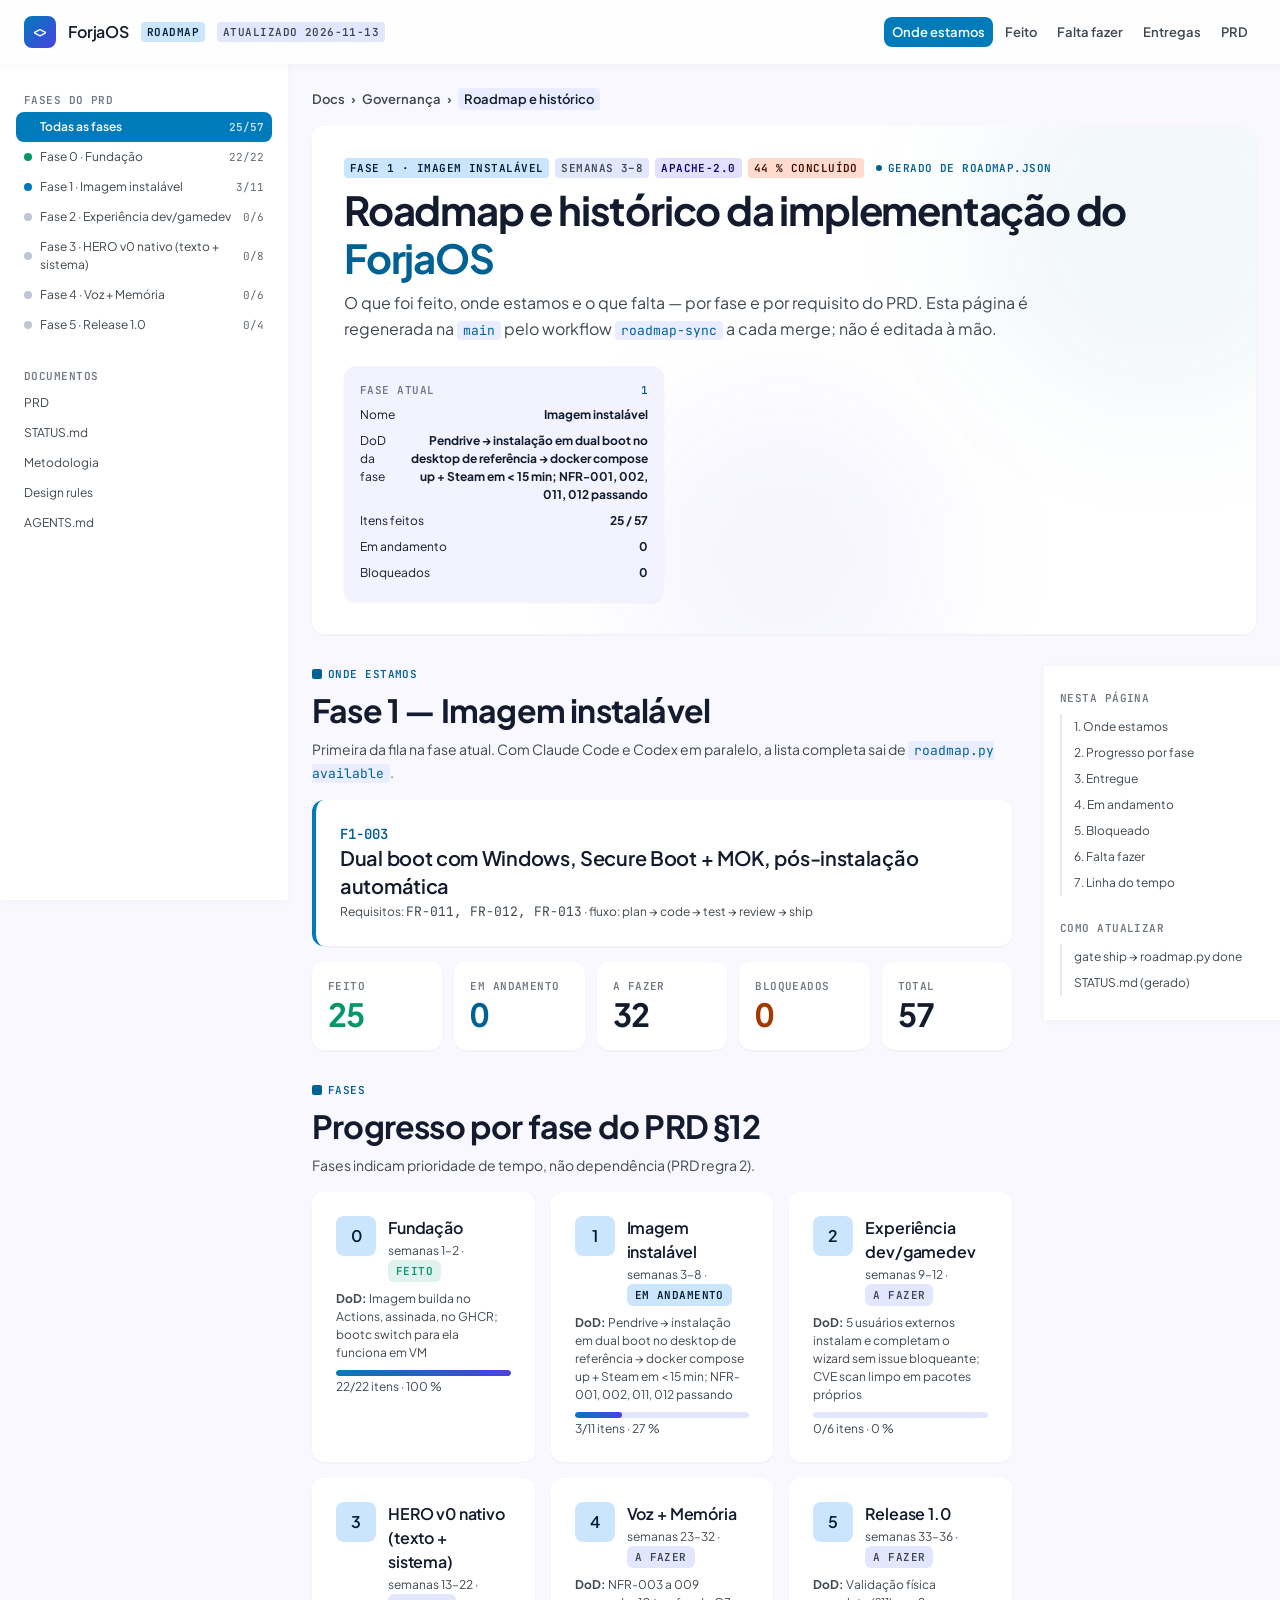
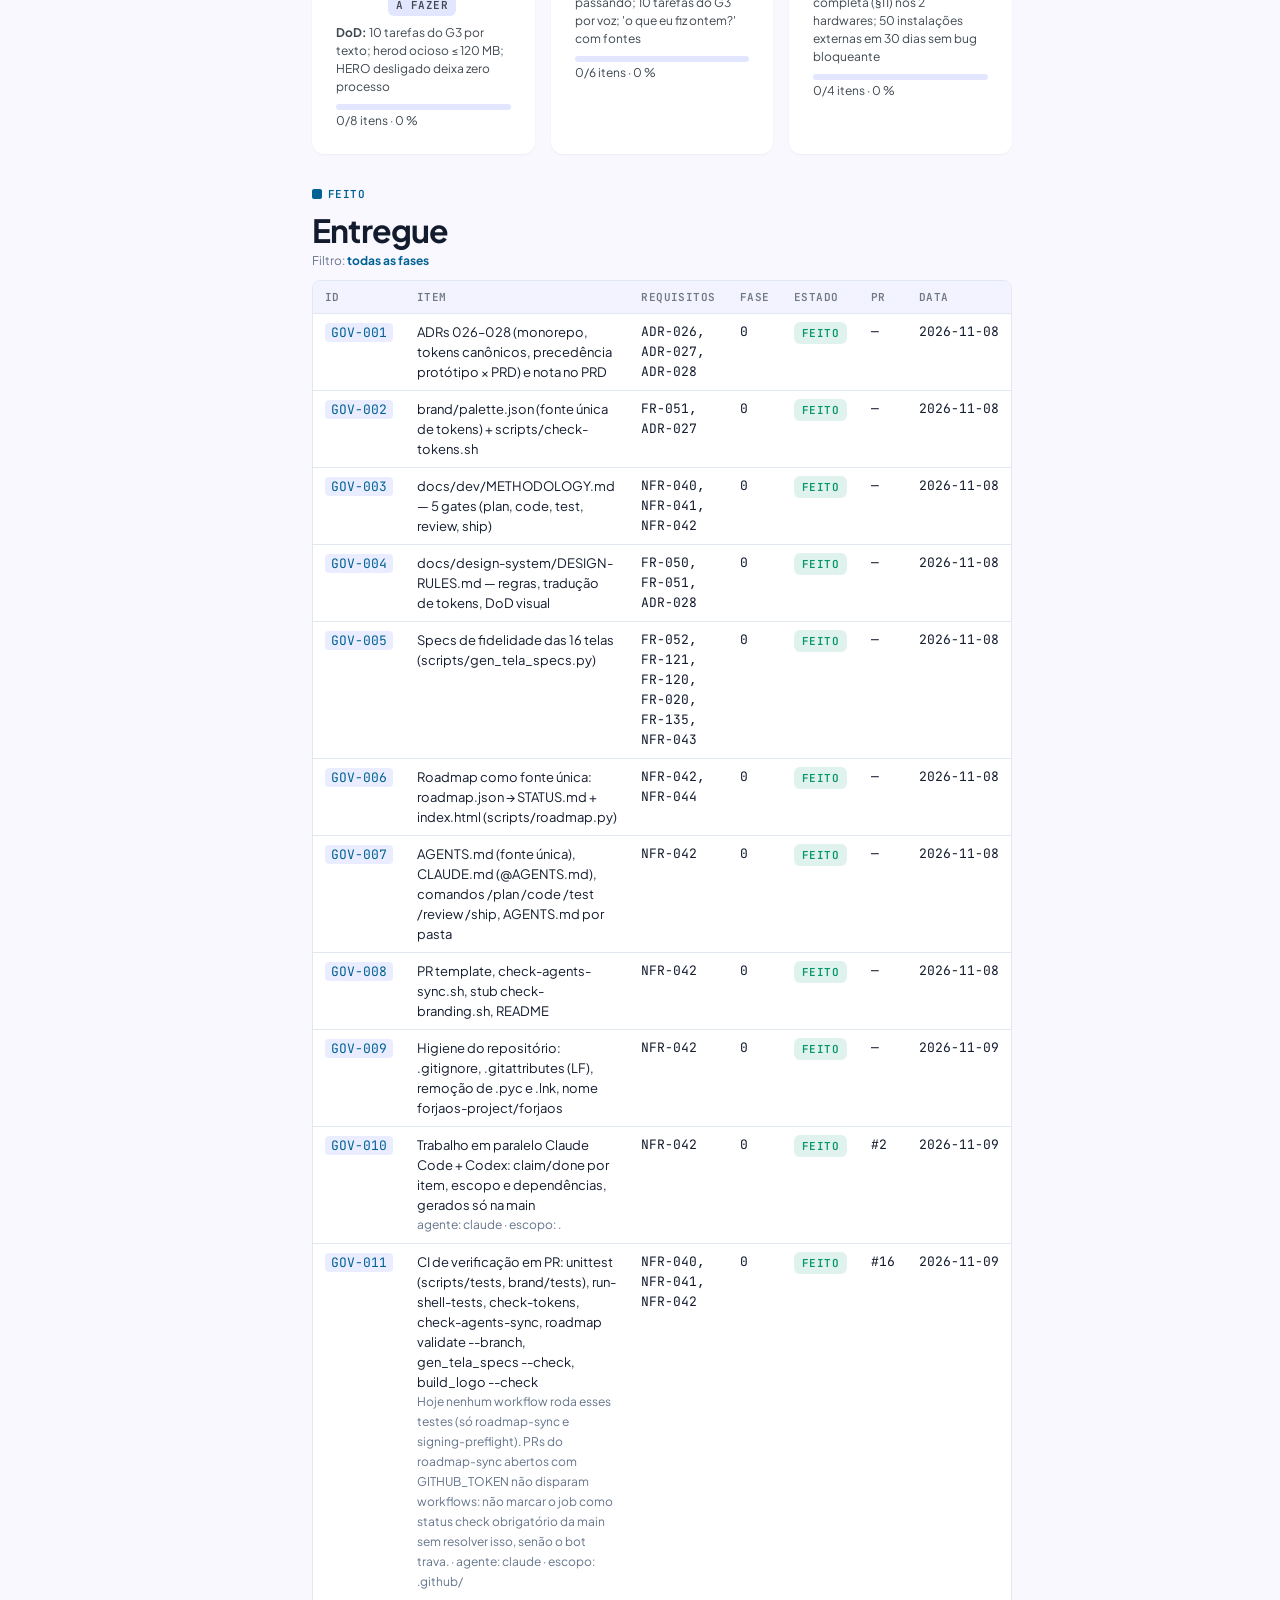
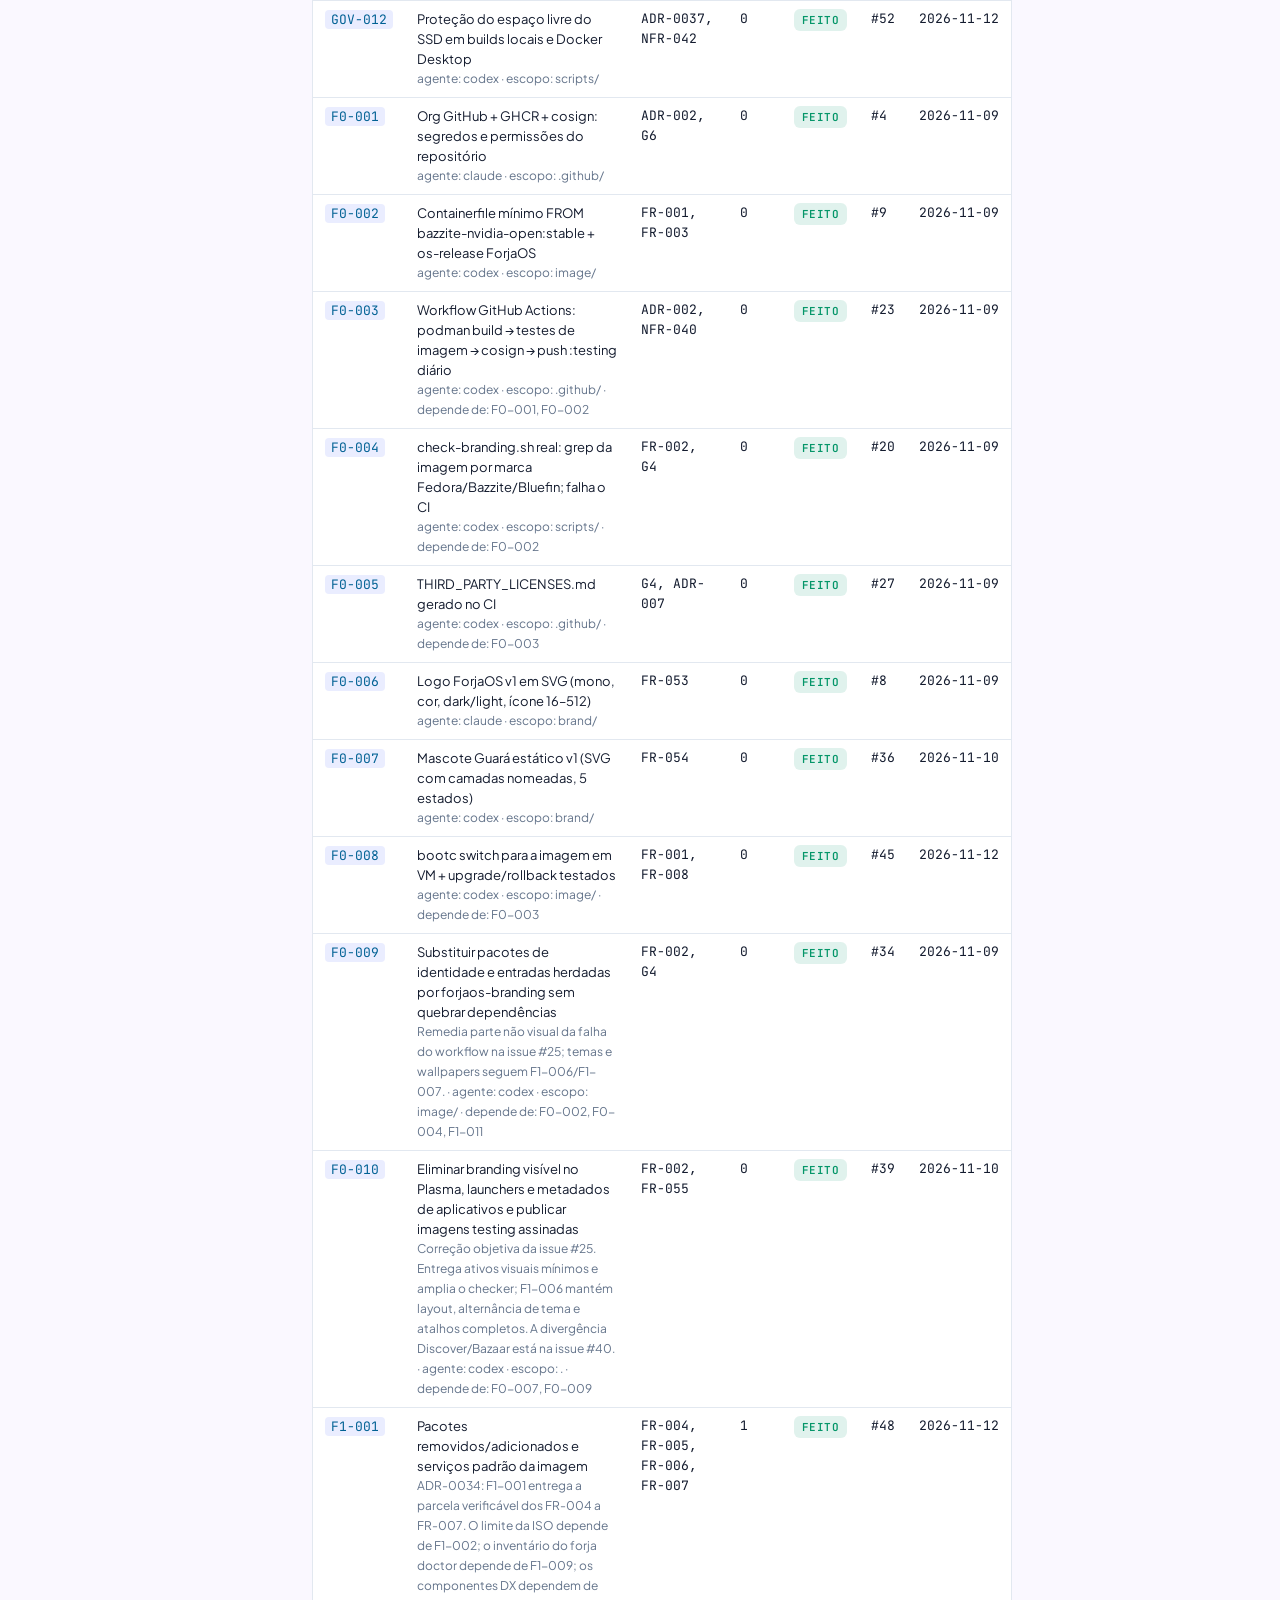
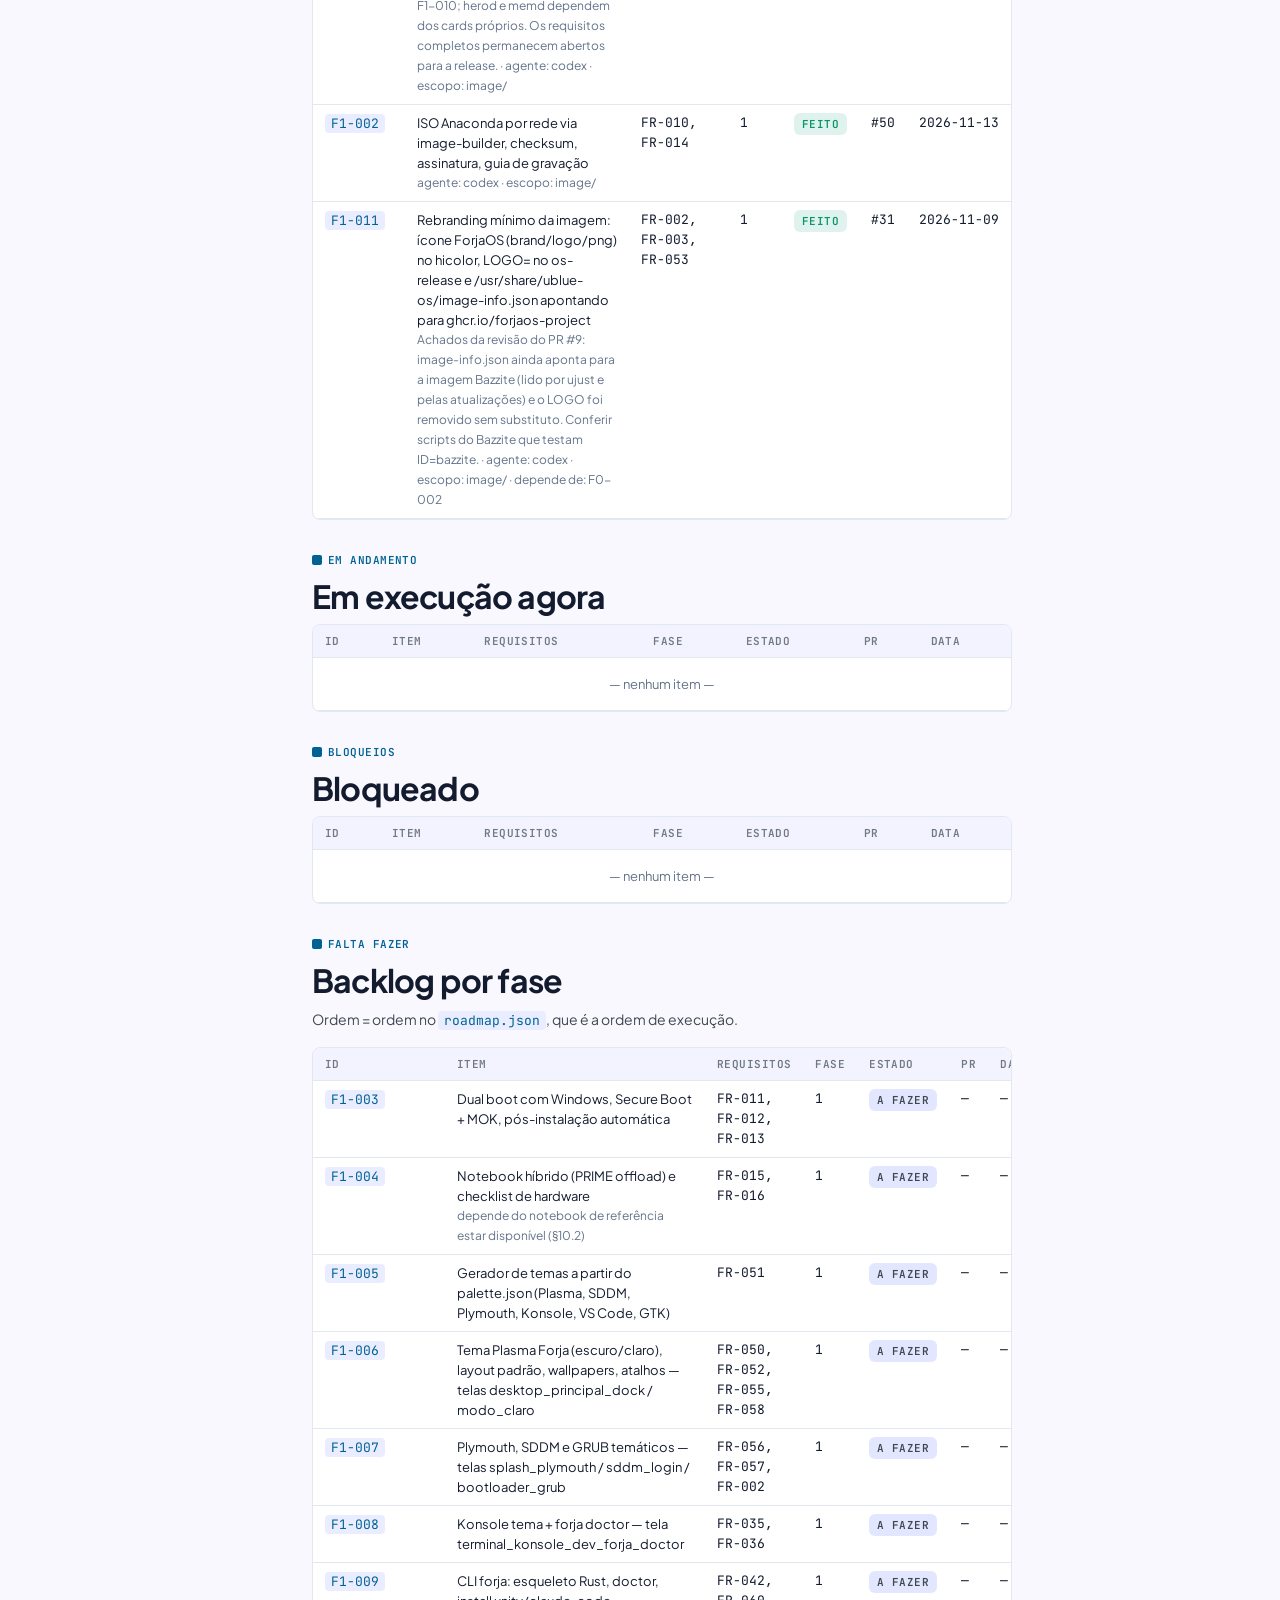
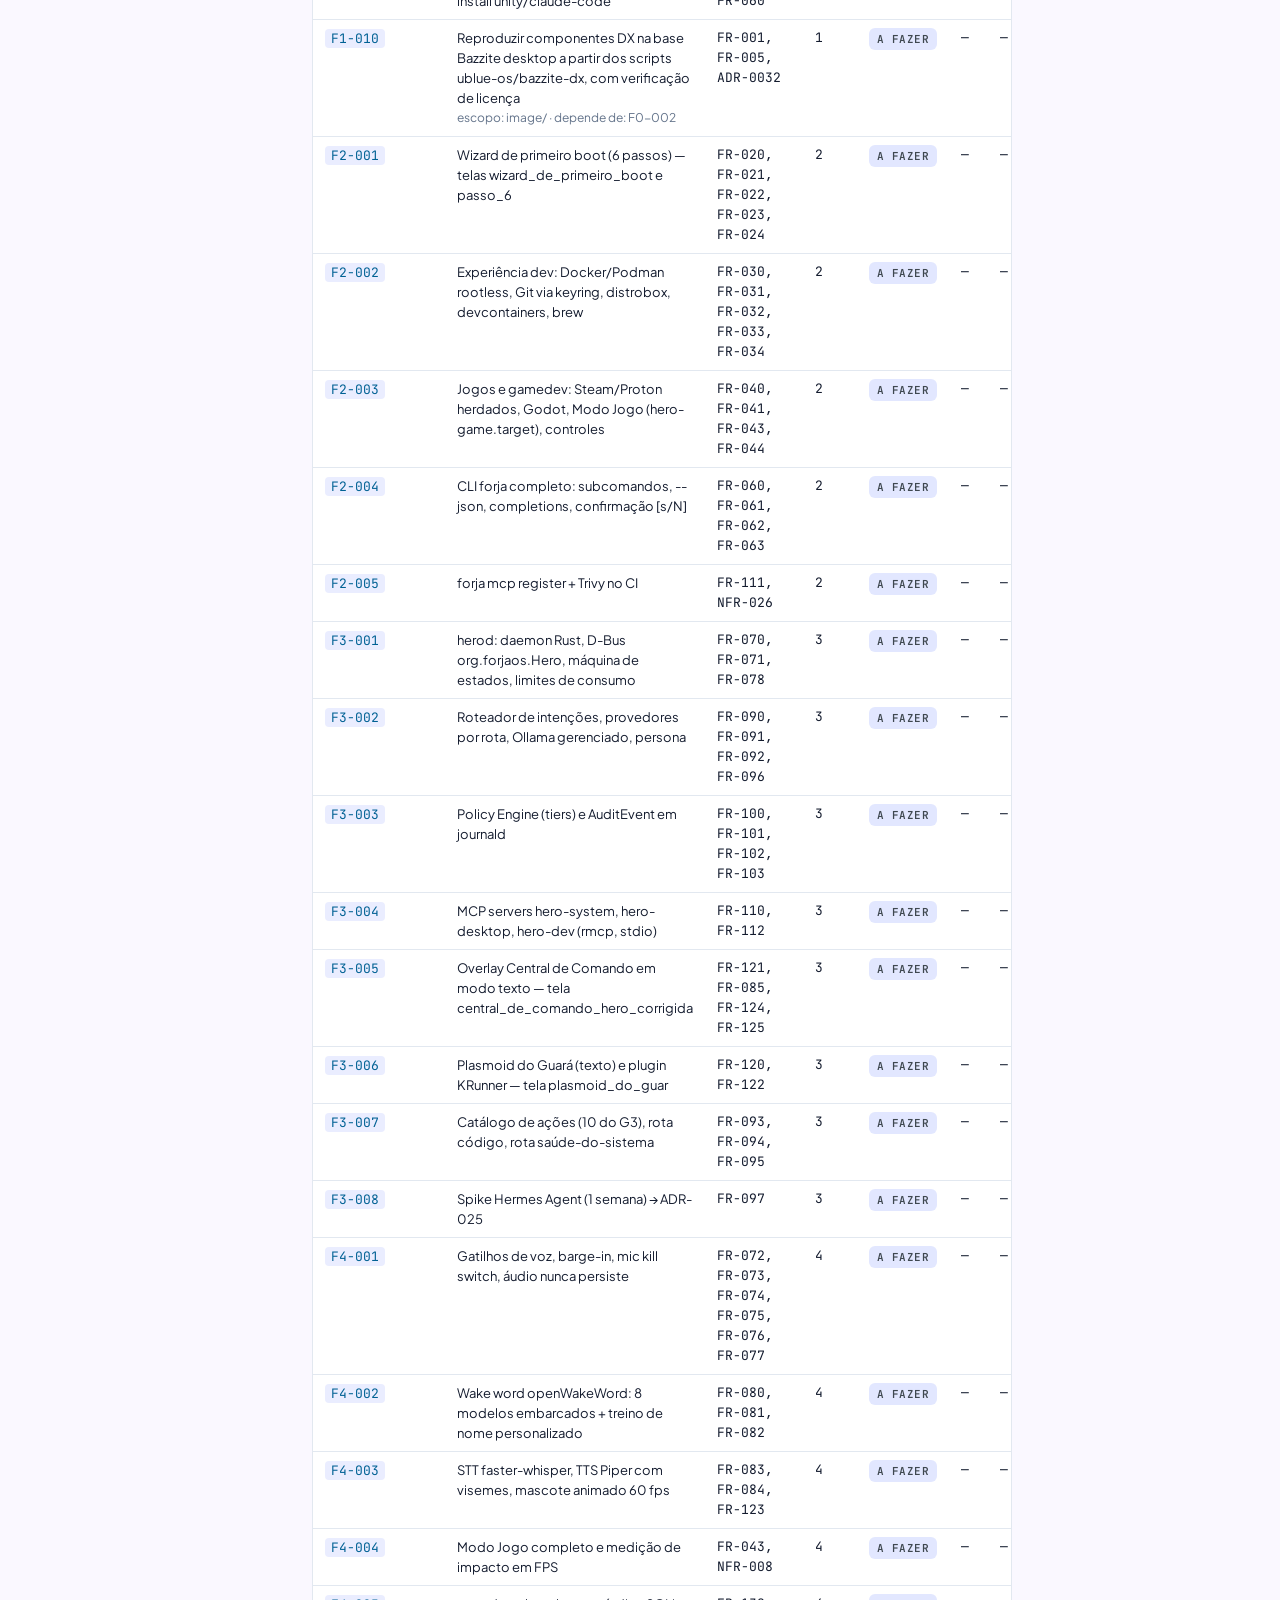
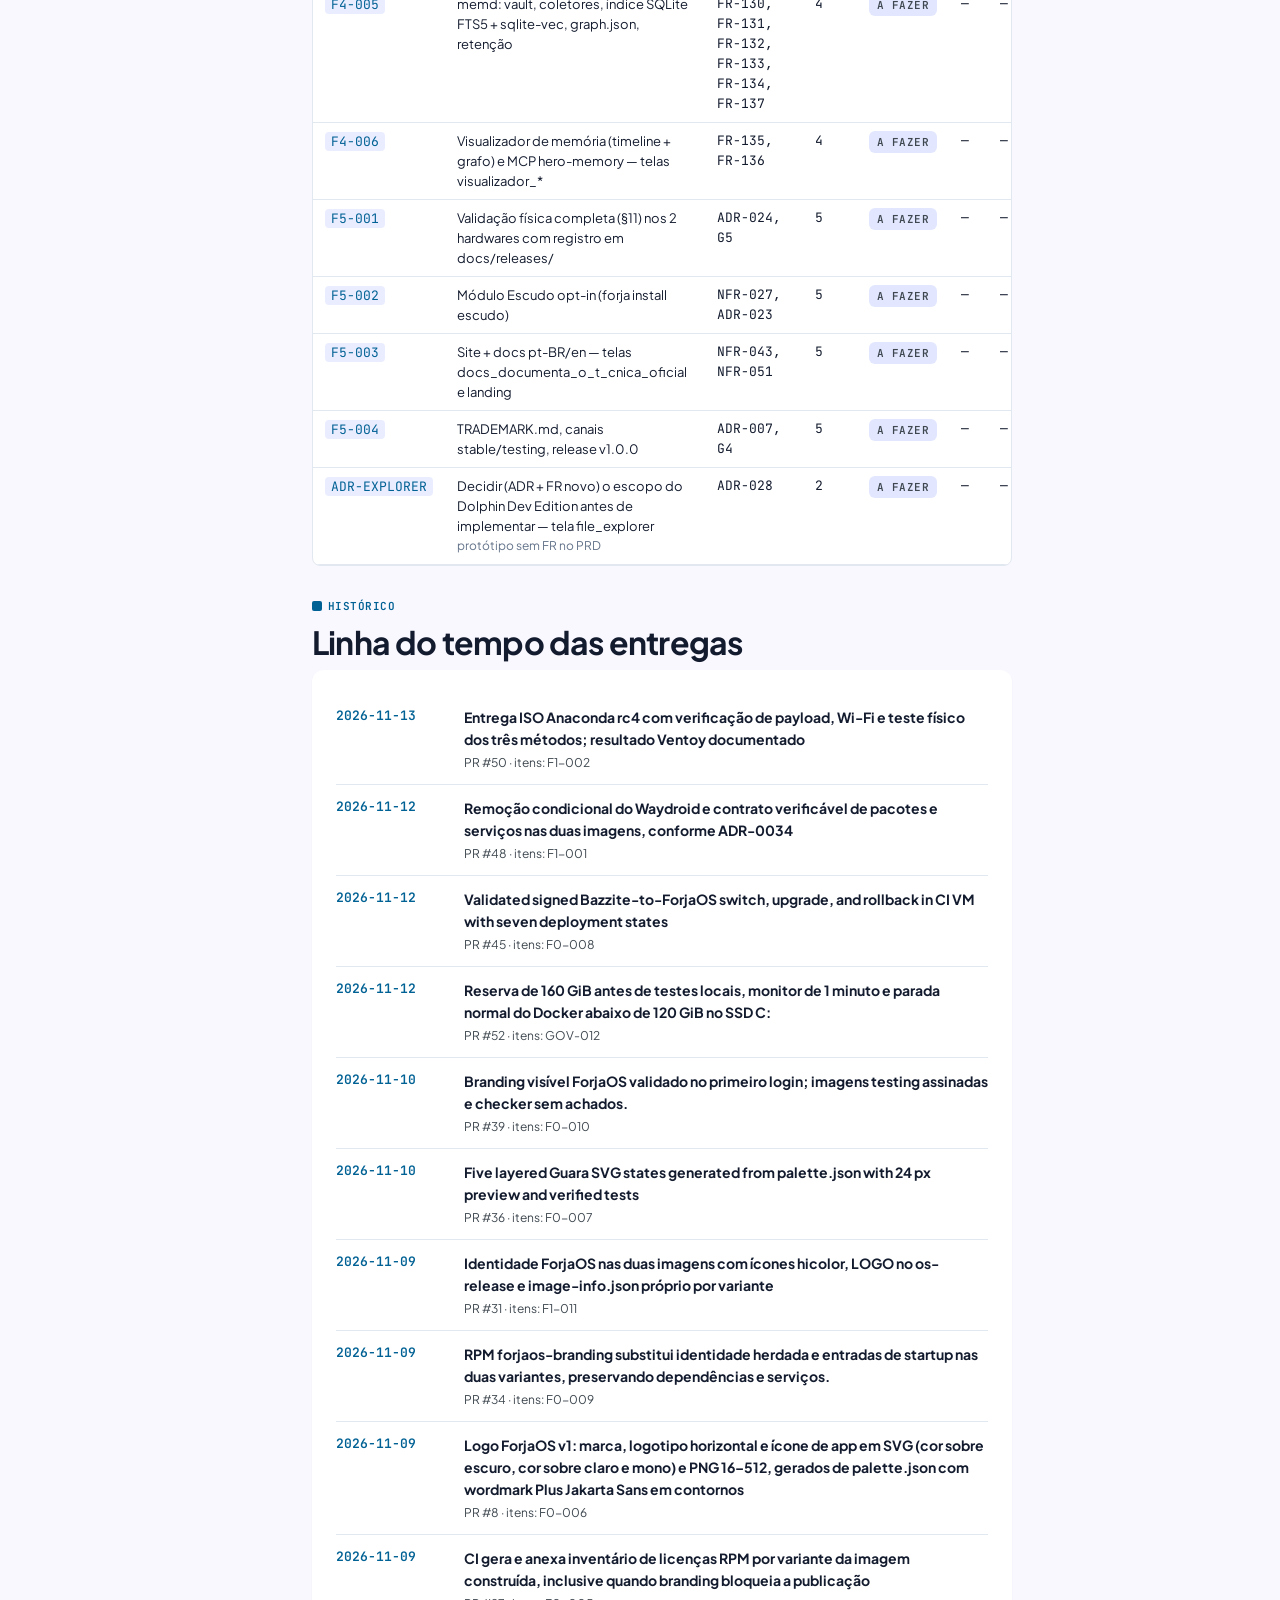
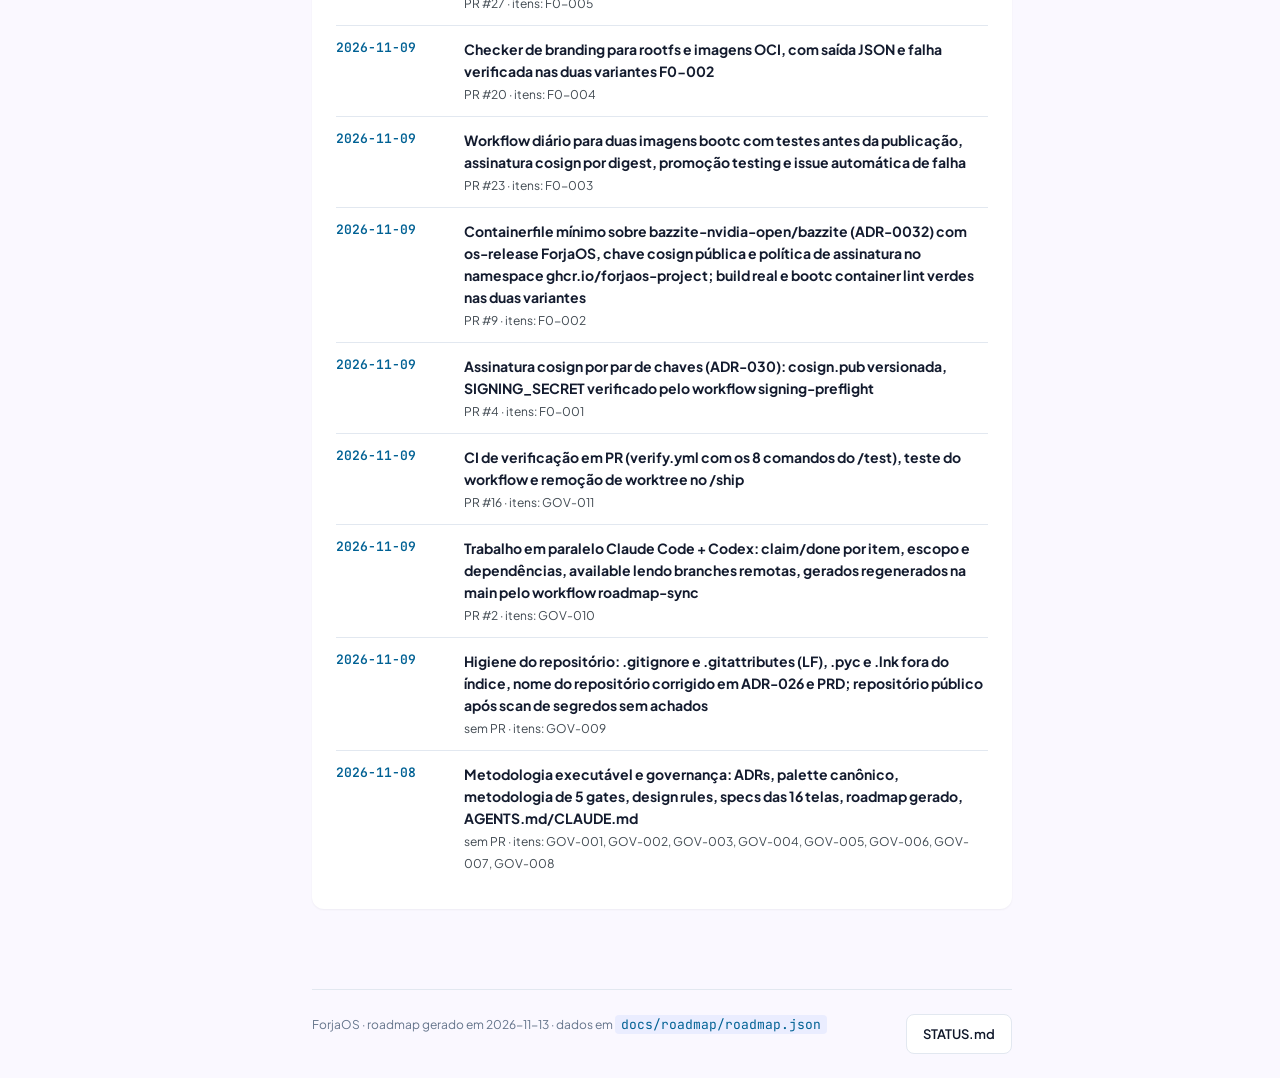
==== commit 1164cf78: "chore(roadmap): regenerate STATUS.md and index.html" ====
--- a/docs/roadmap/index.html
+++ b/docs/roadmap/index.html
@@ -138,7 +138,7 @@
     <div class="brand">
       <a href="#top" class="brand"><span class="logo">&lt;&gt;</span><strong>ForjaOS</strong></a>
       <span class="badge badge-primary">Roadmap</span>
-      <span class="badge badge-neutral">atualizado 2026-11-12</span>
+      <span class="badge badge-neutral">atualizado 2026-11-13</span>
     </div>
     <nav class="top">
       <a href="#onde-estamos" class="active">Onde estamos</a>
@@ -153,9 +153,9 @@
 <aside>
   <div class="group">
     <div class="group-title">Fases do PRD</div>
-    <a class="nav-item active" data-phase="all" href="#top"><span class="dot dot-doing"></span>Todas as fases<span class="count">24/57</span></a>
+    <a class="nav-item active" data-phase="all" href="#top"><span class="dot dot-doing"></span>Todas as fases<span class="count">25/57</span></a>
     <a href="#fase-0" class="nav-item" data-phase="0"><span class="dot dot-done"></span>Fase 0 · Fundação<span class="count">22/22</span></a>
-<a href="#fase-1" class="nav-item" data-phase="1"><span class="dot dot-doing"></span>Fase 1 · Imagem instalável<span class="count">2/11</span></a>
+<a href="#fase-1" class="nav-item" data-phase="1"><span class="dot dot-doing"></span>Fase 1 · Imagem instalável<span class="count">3/11</span></a>
 <a href="#fase-2" class="nav-item" data-phase="2"><span class="dot dot-todo"></span>Fase 2 · Experiência dev/gamedev<span class="count">0/6</span></a>
 <a href="#fase-3" class="nav-item" data-phase="3"><span class="dot dot-todo"></span>Fase 3 · HERO v0 nativo (texto + sistema)<span class="count">0/8</span></a>
 <a href="#fase-4" class="nav-item" data-phase="4"><span class="dot dot-todo"></span>Fase 4 · Voz + Memória<span class="count">0/6</span></a>
@@ -183,7 +183,7 @@
             <span class="badge badge-primary">Fase 1 · Imagem instalável</span>
             <span class="badge badge-neutral">semanas 3–8</span>
             <span class="badge badge-secondary">Apache-2.0</span>
-            <span class="badge badge-tertiary">42 % concluído</span>
+            <span class="badge badge-tertiary">44 % concluído</span>
             <span class="badge live"><i></i>gerado de roadmap.json</span>
           </div>
           <h1 class="display">Roadmap e histórico da implementação do <span>ForjaOS</span></h1>
@@ -193,7 +193,7 @@
           <div class="t"><span>Fase atual</span><span style="color:var(--fj-primary)">1</span></div>
           <div class="row"><span>Nome</span><b>Imagem instalável</b></div>
           <div class="row"><span>DoD da fase</span><b>Pendrive → instalação em dual boot no desktop de referência → docker compose up + Steam em &lt; 15 min; NFR-001, 002, 011, 012 passando</b></div>
-          <div class="row"><span>Itens feitos</span><b>24 / 57</b></div>
+          <div class="row"><span>Itens feitos</span><b>25 / 57</b></div>
           <div class="row"><span>Em andamento</span><b>0</b></div>
           <div class="row"><span>Bloqueados</span><b>0</b></div>
         </div>
@@ -209,15 +209,15 @@
           <p class="desc">Primeira da fila na fase atual. Com Claude Code e Codex em paralelo, a lista completa sai de <code>roadmap.py available</code>.</p>
           <div class="card next">
             <div>
-              <div class="id">F1-002</div>
-              <h3>ISO Anaconda via bootc-image-builder, checksum, assinatura, guia de gravação</h3>
-              <p class="meta">Requisitos: <span class="mono">FR-010, FR-014</span> · fluxo: plan → code → test → review → ship</p>
+              <div class="id">F1-003</div>
+              <h3>Dual boot com Windows, Secure Boot + MOK, pós-instalação automática</h3>
+              <p class="meta">Requisitos: <span class="mono">FR-011, FR-012, FR-013</span> · fluxo: plan → code → test → review → ship</p>
             </div>
           </div>
           <div class="kpis" style="margin-top:16px">
-            <div class="kpi done"><div class="l">Feito</div><div class="v">24</div></div>
+            <div class="kpi done"><div class="l">Feito</div><div class="v">25</div></div>
             <div class="kpi doing"><div class="l">Em andamento</div><div class="v">0</div></div>
-            <div class="kpi"><div class="l">A fazer</div><div class="v">33</div></div>
+            <div class="kpi"><div class="l">A fazer</div><div class="v">32</div></div>
             <div class="kpi blocked"><div class="l">Bloqueados</div><div class="v">0</div></div>
             <div class="kpi"><div class="l">Total</div><div class="v">57</div></div>
           </div>
@@ -229,7 +229,7 @@
           <p class="desc">Fases indicam prioridade de tempo, não dependência (PRD regra 2).</p>
           <div class="cards-3">
             <section class="card phase-card" id="fase-0"><div class="phase-head"><span class="phase-num">0</span><div><h3>Fundação</h3><p class="meta">semanas 1–2 · <span class="pill pill-done">feito</span></p></div></div><p class="dod"><strong>DoD:</strong> Imagem builda no Actions, assinada, no GHCR; bootc switch para ela funciona em VM</p><div class="bar"><span style="width:100%"></span></div><p class="meta">22/22 itens · 100 %</p></section>
-<section class="card phase-card" id="fase-1"><div class="phase-head"><span class="phase-num">1</span><div><h3>Imagem instalável</h3><p class="meta">semanas 3–8 · <span class="pill pill-doing">em andamento</span></p></div></div><p class="dod"><strong>DoD:</strong> Pendrive → instalação em dual boot no desktop de referência → docker compose up + Steam em &lt; 15 min; NFR-001, 002, 011, 012 passando</p><div class="bar"><span style="width:18%"></span></div><p class="meta">2/11 itens · 18 %</p></section>
+<section class="card phase-card" id="fase-1"><div class="phase-head"><span class="phase-num">1</span><div><h3>Imagem instalável</h3><p class="meta">semanas 3–8 · <span class="pill pill-doing">em andamento</span></p></div></div><p class="dod"><strong>DoD:</strong> Pendrive → instalação em dual boot no desktop de referência → docker compose up + Steam em &lt; 15 min; NFR-001, 002, 011, 012 passando</p><div class="bar"><span style="width:27%"></span></div><p class="meta">3/11 itens · 27 %</p></section>
 <section class="card phase-card" id="fase-2"><div class="phase-head"><span class="phase-num">2</span><div><h3>Experiência dev/gamedev</h3><p class="meta">semanas 9–12 · <span class="pill pill-todo">a fazer</span></p></div></div><p class="dod"><strong>DoD:</strong> 5 usuários externos instalam e completam o wizard sem issue bloqueante; CVE scan limpo em pacotes próprios</p><div class="bar"><span style="width:0%"></span></div><p class="meta">0/6 itens · 0 %</p></section>
 <section class="card phase-card" id="fase-3"><div class="phase-head"><span class="phase-num">3</span><div><h3>HERO v0 nativo (texto + sistema)</h3><p class="meta">semanas 13–22 · <span class="pill pill-todo">a fazer</span></p></div></div><p class="dod"><strong>DoD:</strong> 10 tarefas do G3 por texto; herod ocioso ≤ 120 MB; HERO desligado deixa zero processo</p><div class="bar"><span style="width:0%"></span></div><p class="meta">0/8 itens · 0 %</p></section>
 <section class="card phase-card" id="fase-4"><div class="phase-head"><span class="phase-num">4</span><div><h3>Voz + Memória</h3><p class="meta">semanas 23–32 · <span class="pill pill-todo">a fazer</span></p></div></div><p class="dod"><strong>DoD:</strong> NFR-003 a 009 passando; 10 tarefas do G3 por voz; &#x27;o que eu fiz ontem?&#x27; com fontes</p><div class="bar"><span style="width:0%"></span></div><p class="meta">0/6 itens · 0 %</p></section>
@@ -266,6 +266,7 @@
 <tr data-phase="0" data-status="done"><td><code>F0-009</code></td><td>Substituir pacotes de identidade e entradas herdadas por forjaos-branding sem quebrar dependências <span class=note>Remedia parte não visual da falha do workflow na issue #25; temas e wallpapers seguem F1-006/F1-007. · agente: codex · escopo: image/ · depende de: F0-002, F0-004, F1-011</span></td><td class="mono">FR-002, G4</td><td class="mono">0</td><td><span class="pill pill-done">feito</span></td><td class="mono">#34</td><td class="mono">2026-11-09</td></tr>
 <tr data-phase="0" data-status="done"><td><code>F0-010</code></td><td>Eliminar branding visível no Plasma, launchers e metadados de aplicativos e publicar imagens testing assinadas <span class=note>Correção objetiva da issue #25. Entrega ativos visuais mínimos e amplia o checker; F1-006 mantém layout, alternância de tema e atalhos completos. A divergência Discover/Bazaar está na issue #40. · agente: codex · escopo: . · depende de: F0-007, F0-009</span></td><td class="mono">FR-002, FR-055</td><td class="mono">0</td><td><span class="pill pill-done">feito</span></td><td class="mono">#39</td><td class="mono">2026-11-10</td></tr>
 <tr data-phase="1" data-status="done"><td><code>F1-001</code></td><td>Pacotes removidos/adicionados e serviços padrão da imagem <span class=note>ADR-0034: F1-001 entrega a parcela verificável dos FR-004 a FR-007. O limite da ISO depende de F1-002; o inventário do forja doctor depende de F1-009; os componentes DX dependem de F1-010; herod e memd dependem dos cards próprios. Os requisitos completos permanecem abertos para a release. · agente: codex · escopo: image/</span></td><td class="mono">FR-004, FR-005, FR-006, FR-007</td><td class="mono">1</td><td><span class="pill pill-done">feito</span></td><td class="mono">#48</td><td class="mono">2026-11-12</td></tr>
+<tr data-phase="1" data-status="done"><td><code>F1-002</code></td><td>ISO Anaconda por rede via image-builder, checksum, assinatura, guia de gravação <span class=note>agente: codex · escopo: image/</span></td><td class="mono">FR-010, FR-014</td><td class="mono">1</td><td><span class="pill pill-done">feito</span></td><td class="mono">#50</td><td class="mono">2026-11-13</td></tr>
 <tr data-phase="1" data-status="done"><td><code>F1-011</code></td><td>Rebranding mínimo da imagem: ícone ForjaOS (brand/logo/png) no hicolor, LOGO= no os-release e /usr/share/ublue-os/image-info.json apontando para ghcr.io/forjaos-project <span class=note>Achados da revisão do PR #9: image-info.json ainda aponta para a imagem Bazzite (lido por ujust e pelas atualizações) e o LOGO foi removido sem substituto. Conferir scripts do Bazzite que testam ID=bazzite. · agente: codex · escopo: image/ · depende de: F0-002</span></td><td class="mono">FR-002, FR-003, FR-053</td><td class="mono">1</td><td><span class="pill pill-done">feito</span></td><td class="mono">#31</td><td class="mono">2026-11-09</td></tr></tbody>
           </table></div>
         </section>
@@ -294,8 +295,7 @@
           <p class="desc">Ordem = ordem no <code>roadmap.json</code>, que é a ordem de execução.</p>
           <div class="table-wrap"><table>
             <thead><tr><th>ID</th><th>Item</th><th>Requisitos</th><th>Fase</th><th>Estado</th><th>PR</th><th>Data</th></tr></thead>
-            <tbody><tr data-phase="1" data-status="todo"><td><code>F1-002</code></td><td>ISO Anaconda via bootc-image-builder, checksum, assinatura, guia de gravação</td><td class="mono">FR-010, FR-014</td><td class="mono">1</td><td><span class="pill pill-todo">a fazer</span></td><td class="mono">—</td><td class="mono">—</td></tr>
-<tr data-phase="1" data-status="todo"><td><code>F1-003</code></td><td>Dual boot com Windows, Secure Boot + MOK, pós-instalação automática</td><td class="mono">FR-011, FR-012, FR-013</td><td class="mono">1</td><td><span class="pill pill-todo">a fazer</span></td><td class="mono">—</td><td class="mono">—</td></tr>
+            <tbody><tr data-phase="1" data-status="todo"><td><code>F1-003</code></td><td>Dual boot com Windows, Secure Boot + MOK, pós-instalação automática</td><td class="mono">FR-011, FR-012, FR-013</td><td class="mono">1</td><td><span class="pill pill-todo">a fazer</span></td><td class="mono">—</td><td class="mono">—</td></tr>
 <tr data-phase="1" data-status="todo"><td><code>F1-004</code></td><td>Notebook híbrido (PRIME offload) e checklist de hardware <span class=note>depende do notebook de referência estar disponível (§10.2)</span></td><td class="mono">FR-015, FR-016</td><td class="mono">1</td><td><span class="pill pill-todo">a fazer</span></td><td class="mono">—</td><td class="mono">—</td></tr>
 <tr data-phase="1" data-status="todo"><td><code>F1-005</code></td><td>Gerador de temas a partir do palette.json (Plasma, SDDM, Plymouth, Konsole, VS Code, GTK)</td><td class="mono">FR-051</td><td class="mono">1</td><td><span class="pill pill-todo">a fazer</span></td><td class="mono">—</td><td class="mono">—</td></tr>
 <tr data-phase="1" data-status="todo"><td><code>F1-006</code></td><td>Tema Plasma Forja (escuro/claro), layout padrão, wallpapers, atalhos — telas desktop_principal_dock / modo_claro</td><td class="mono">FR-050, FR-052, FR-055, FR-058</td><td class="mono">1</td><td><span class="pill pill-todo">a fazer</span></td><td class="mono">—</td><td class="mono">—</td></tr>
@@ -333,7 +333,8 @@
         <section class="section" id="entregas">
           <div class="eyebrow"><i></i>Histórico</div>
           <h2>Linha do tempo das entregas</h2>
-          <div class="card"><ul class="timeline"><li><span class="tl-date mono">2026-11-12</span><div><strong>Remoção condicional do Waydroid e contrato verificável de pacotes e serviços nas duas imagens, conforme ADR-0034</strong><br><span class="meta">PR #48 · itens: F1-001</span></div></li>
+          <div class="card"><ul class="timeline"><li><span class="tl-date mono">2026-11-13</span><div><strong>Entrega ISO Anaconda rc4 com verificação de payload, Wi-Fi e teste físico dos três métodos; resultado Ventoy documentado</strong><br><span class="meta">PR #50 · itens: F1-002</span></div></li>
+<li><span class="tl-date mono">2026-11-12</span><div><strong>Remoção condicional do Waydroid e contrato verificável de pacotes e serviços nas duas imagens, conforme ADR-0034</strong><br><span class="meta">PR #48 · itens: F1-001</span></div></li>
 <li><span class="tl-date mono">2026-11-12</span><div><strong>Validated signed Bazzite-to-ForjaOS switch, upgrade, and rollback in CI VM with seven deployment states</strong><br><span class="meta">PR #45 · itens: F0-008</span></div></li>
 <li><span class="tl-date mono">2026-11-12</span><div><strong>Reserva de 160 GiB antes de testes locais, monitor de 1 minuto e parada normal do Docker abaixo de 120 GiB no SSD C:</strong><br><span class="meta">PR #52 · itens: GOV-012</span></div></li>
 <li><span class="tl-date mono">2026-11-10</span><div><strong>Branding visível ForjaOS validado no primeiro login; imagens testing assinadas e checker sem achados.</strong><br><span class="meta">PR #39 · itens: F0-010</span></div></li>
@@ -353,7 +354,7 @@
         </section>
 
         <footer>
-          <span>ForjaOS · roadmap gerado em 2026-11-12 · dados em <code>docs/roadmap/roadmap.json</code></span>
+          <span>ForjaOS · roadmap gerado em 2026-11-13 · dados em <code>docs/roadmap/roadmap.json</code></span>
           <span><a class="btn btn-ghost" href="../STATUS.md">STATUS.md</a></span>
         </footer>
       </div>
@@ -375,7 +376,7 @@
   </main>
 </div>
 
-<script id="roadmap-data" type="application/json">{"project": "ForjaOS", "phases": [{"id": "0", "name": "Fundação", "weeks": "1–2", "dod": "Imagem builda no Actions, assinada, no GHCR; bootc switch para ela funciona em VM", "status": "done"}, {"id": "1", "name": "Imagem instalável", "weeks": "3–8", "dod": "Pendrive → instalação em dual boot no desktop de referência → docker compose up + Steam em < 15 min; NFR-001, 002, 011, 012 passando", "status": "doing"}, {"id": "2", "name": "Experiência dev/gamedev", "weeks": "9–12", "dod": "5 usuários externos instalam e completam o wizard sem issue bloqueante; CVE scan limpo em pacotes próprios", "status": "todo"}, {"id": "3", "name": "HERO v0 nativo (texto + sistema)", "weeks": "13–22", "dod": "10 tarefas do G3 por texto; herod ocioso ≤ 120 MB; HERO desligado deixa zero processo", "status": "todo"}, {"id": "4", "name": "Voz + Memória", "weeks": "23–32", "dod": "NFR-003 a 009 passando; 10 tarefas do G3 por voz; 'o que eu fiz ontem?' com fontes", "status": "todo"}, {"id": "5", "name": "Release 1.0", "weeks": "33–36", "dod": "Validação física completa (§11) nos 2 hardwares; 50 instalações externas em 30 dias sem bug bloqueante", "status": "todo"}], "items": [{"id": "GOV-001", "fr": ["ADR-026", "ADR-027", "ADR-028"], "phase": "0", "title": "ADRs 026–028 (monorepo, tokens canônicos, precedência protótipo × PRD) e nota no PRD", "status": "done", "pr": null, "merged_at": "2026-11-08"}, {"id": "GOV-002", "fr": ["FR-051", "ADR-027"], "phase": "0", "title": "brand/palette.json (fonte única de tokens) + scripts/check-tokens.sh", "status": "done", "pr": null, "merged_at": "2026-11-08"}, {"id": "GOV-003", "fr": ["NFR-040", "NFR-041", "NFR-042"], "phase": "0", "title": "docs/dev/METHODOLOGY.md — 5 gates (plan, code, test, review, ship)", "status": "done", "pr": null, "merged_at": "2026-11-08"}, {"id": "GOV-004", "fr": ["FR-050", "FR-051", "ADR-028"], "phase": "0", "title": "docs/design-system/DESIGN-RULES.md — regras, tradução de tokens, DoD visual", "status": "done", "pr": null, "merged_at": "2026-11-08"}, {"id": "GOV-005", "fr": ["FR-052", "FR-121", "FR-120", "FR-020", "FR-135", "NFR-043"], "phase": "0", "title": "Specs de fidelidade das 16 telas (scripts/gen_tela_specs.py)", "status": "done", "pr": null, "merged_at": "2026-11-08"}, {"id": "GOV-006", "fr": ["NFR-042", "NFR-044"], "phase": "0", "title": "Roadmap como fonte única: roadmap.json → STATUS.md + index.html (scripts/roadmap.py)", "status": "done", "pr": null, "merged_at": "2026-11-08"}, {"id": "GOV-007", "fr": ["NFR-042"], "phase": "0", "title": "AGENTS.md (fonte única), CLAUDE.md (@AGENTS.md), comandos /plan /code /test /review /ship, AGENTS.md por pasta", "status": "done", "pr": null, "merged_at": "2026-11-08"}, {"id": "GOV-008", "fr": ["NFR-042"], "phase": "0", "title": "PR template, check-agents-sync.sh, stub check-branding.sh, README", "status": "done", "pr": null, "merged_at": "2026-11-08"}, {"id": "GOV-009", "fr": ["NFR-042"], "phase": "0", "title": "Higiene do repositório: .gitignore, .gitattributes (LF), remoção de .pyc e .lnk, nome forjaos-project/forjaos", "status": "done", "pr": null, "merged_at": "2026-11-09"}, {"id": "GOV-010", "fr": ["NFR-042"], "phase": "0", "title": "Trabalho em paralelo Claude Code + Codex: claim/done por item, escopo e dependências, gerados só na main", "status": "done", "agent": "claude", "scope": ".", "claimed_at": "2026-11-09", "pr": 2, "merged_at": "2026-11-09", "summary": "Trabalho em paralelo Claude Code + Codex: claim/done por item, escopo e dependências, available lendo branches remotas, gerados regenerados na main pelo workflow roadmap-sync"}, {"id": "GOV-011", "fr": ["NFR-040", "NFR-041", "NFR-042"], "phase": "0", "title": "CI de verificação em PR: unittest (scripts/tests, brand/tests), run-shell-tests, check-tokens, check-agents-sync, roadmap validate --branch, gen_tela_specs --check, build_logo --check", "status": "done", "scope": ".github/", "notes": "Hoje nenhum workflow roda esses testes (só roadmap-sync e signing-preflight). PRs do roadmap-sync abertos com GITHUB_TOKEN não disparam workflows: não marcar o job como status check obrigatório da main sem resolver isso, senão o bot trava.", "agent": "claude", "claimed_at": "2026-11-09", "pr": 16, "merged_at": "2026-11-09", "summary": "CI de verificação em PR (verify.yml com os 8 comandos do /test), teste do workflow e remoção de worktree no /ship"}, {"id": "GOV-012", "fr": ["ADR-0037", "NFR-042"], "phase": "0", "title": "Proteção do espaço livre do SSD em builds locais e Docker Desktop", "status": "done", "scope": "scripts/", "agent": "codex", "claimed_at": "2026-11-12", "pr": 52, "merged_at": "2026-11-12", "summary": "Reserva de 160 GiB antes de testes locais, monitor de 1 minuto e parada normal do Docker abaixo de 120 GiB no SSD C:"}, {"id": "F0-001", "fr": ["ADR-002", "G6"], "phase": "0", "title": "Org GitHub + GHCR + cosign: segredos e permissões do repositório", "status": "done", "scope": ".github/", "agent": "claude", "claimed_at": "2026-11-08", "pr": 4, "merged_at": "2026-11-09", "summary": "Assinatura cosign por par de chaves (ADR-030): cosign.pub versionada, SIGNING_SECRET verificado pelo workflow signing-preflight"}, {"id": "F0-002", "fr": ["FR-001", "FR-003"], "phase": "0", "title": "Containerfile mínimo FROM bazzite-nvidia-open:stable + os-release ForjaOS", "status": "done", "scope": "image/", "agent": "codex", "claimed_at": "2026-11-09", "pr": 9, "merged_at": "2026-11-09", "summary": "Containerfile mínimo sobre bazzite-nvidia-open/bazzite (ADR-0032) com os-release ForjaOS, chave cosign pública e política de assinatura no namespace ghcr.io/forjaos-project; build real e bootc container lint verdes nas duas variantes"}, {"id": "F0-003", "fr": ["ADR-002", "NFR-040"], "phase": "0", "title": "Workflow GitHub Actions: podman build → testes de imagem → cosign → push :testing diário", "status": "done", "scope": ".github/", "depends_on": ["F0-001", "F0-002"], "agent": "codex", "claimed_at": "2026-11-09", "pr": 23, "merged_at": "2026-11-09", "summary": "Workflow diário para duas imagens bootc com testes antes da publicação, assinatura cosign por digest, promoção testing e issue automática de falha"}, {"id": "F0-004", "fr": ["FR-002", "G4"], "phase": "0", "title": "check-branding.sh real: grep da imagem por marca Fedora/Bazzite/Bluefin; falha o CI", "status": "done", "scope": "scripts/", "depends_on": ["F0-002"], "agent": "codex", "claimed_at": "2026-11-09", "pr": 20, "merged_at": "2026-11-09", "summary": "Checker de branding para rootfs e imagens OCI, com saída JSON e falha verificada nas duas variantes F0-002"}, {"id": "F0-005", "fr": ["G4", "ADR-007"], "phase": "0", "title": "THIRD_PARTY_LICENSES.md gerado no CI", "status": "done", "scope": ".github/", "depends_on": ["F0-003"], "agent": "codex", "claimed_at": "2026-11-09", "pr": 27, "merged_at": "2026-11-09", "summary": "CI gera e anexa inventário de licenças RPM por variante da imagem construída, inclusive quando branding bloqueia a publicação"}, {"id": "F0-006", "fr": ["FR-053"], "phase": "0", "title": "Logo ForjaOS v1 em SVG (mono, cor, dark/light, ícone 16–512)", "status": "done", "scope": "brand/", "agent": "claude", "claimed_at": "2026-11-09", "pr": 8, "merged_at": "2026-11-09", "summary": "Logo ForjaOS v1: marca, logotipo horizontal e ícone de app em SVG (cor sobre escuro, cor sobre claro e mono) e PNG 16–512, gerados de palette.json com wordmark Plus Jakarta Sans em contornos"}, {"id": "F0-007", "fr": ["FR-054"], "phase": "0", "title": "Mascote Guará estático v1 (SVG com camadas nomeadas, 5 estados)", "status": "done", "scope": "brand/", "agent": "codex", "claimed_at": "2026-11-10", "pr": 36, "merged_at": "2026-11-10", "summary": "Five layered Guara SVG states generated from palette.json with 24 px preview and verified tests"}, {"id": "F0-008", "fr": ["FR-001", "FR-008"], "phase": "0", "title": "bootc switch para a imagem em VM + upgrade/rollback testados", "status": "done", "scope": "image/", "depends_on": ["F0-003"], "agent": "codex", "claimed_at": "2026-11-11", "pr": 45, "merged_at": "2026-11-12", "summary": "Validated signed Bazzite-to-ForjaOS switch, upgrade, and rollback in CI VM with seven deployment states"}, {"id": "F0-009", "fr": ["FR-002", "G4"], "phase": "0", "title": "Substituir pacotes de identidade e entradas herdadas por forjaos-branding sem quebrar dependências", "status": "done", "scope": "image/", "depends_on": ["F0-002", "F0-004", "F1-011"], "notes": "Remedia parte não visual da falha do workflow na issue #25; temas e wallpapers seguem F1-006/F1-007.", "agent": "codex", "claimed_at": "2026-11-09", "pr": 34, "merged_at": "2026-11-09", "summary": "RPM forjaos-branding substitui identidade herdada e entradas de startup nas duas variantes, preservando dependências e serviços."}, {"id": "F0-010", "fr": ["FR-002", "FR-055"], "phase": "0", "title": "Eliminar branding visível no Plasma, launchers e metadados de aplicativos e publicar imagens testing assinadas", "status": "done", "scope": ".", "depends_on": ["F0-007", "F0-009"], "notes": "Correção objetiva da issue #25. Entrega ativos visuais mínimos e amplia o checker; F1-006 mantém layout, alternância de tema e atalhos completos. A divergência Discover/Bazaar está na issue #40.", "agent": "codex", "claimed_at": "2026-11-10", "pr": 39, "merged_at": "2026-11-10", "summary": "Branding visível ForjaOS validado no primeiro login; imagens testing assinadas e checker sem achados."}, {"id": "F1-001", "fr": ["FR-004", "FR-005", "FR-006", "FR-007"], "phase": "1", "title": "Pacotes removidos/adicionados e serviços padrão da imagem", "status": "done", "agent": "codex", "scope": "image/", "claimed_at": "2026-11-12", "notes": "ADR-0034: F1-001 entrega a parcela verificável dos FR-004 a FR-007. O limite da ISO depende de F1-002; o inventário do forja doctor depende de F1-009; os componentes DX dependem de F1-010; herod e memd dependem dos cards próprios. Os requisitos completos permanecem abertos para a release.", "pr": 48, "merged_at": "2026-11-12", "summary": "Remoção condicional do Waydroid e contrato verificável de pacotes e serviços nas duas imagens, conforme ADR-0034"}, {"id": "F1-002", "fr": ["FR-010", "FR-014"], "phase": "1", "title": "ISO Anaconda via bootc-image-builder, checksum, assinatura, guia de gravação", "status": "todo"}, {"id": "F1-003", "fr": ["FR-011", "FR-012", "FR-013"], "phase": "1", "title": "Dual boot com Windows, Secure Boot + MOK, pós-instalação automática", "status": "todo"}, {"id": "F1-004", "fr": ["FR-015", "FR-016"], "phase": "1", "title": "Notebook híbrido (PRIME offload) e checklist de hardware", "status": "todo", "notes": "depende do notebook de referência estar disponível (§10.2)"}, {"id": "F1-005", "fr": ["FR-051"], "phase": "1", "title": "Gerador de temas a partir do palette.json (Plasma, SDDM, Plymouth, Konsole, VS Code, GTK)", "status": "todo"}, {"id": "F1-006", "fr": ["FR-050", "FR-052", "FR-055", "FR-058"], "phase": "1", "title": "Tema Plasma Forja (escuro/claro), layout padrão, wallpapers, atalhos — telas desktop_principal_dock / modo_claro", "status": "todo"}, {"id": "F1-007", "fr": ["FR-056", "FR-057", "FR-002"], "phase": "1", "title": "Plymouth, SDDM e GRUB temáticos — telas splash_plymouth / sddm_login / bootloader_grub", "status": "todo"}, {"id": "F1-011", "fr": ["FR-002", "FR-003", "FR-053"], "phase": "1", "title": "Rebranding mínimo da imagem: ícone ForjaOS (brand/logo/png) no hicolor, LOGO= no os-release e /usr/share/ublue-os/image-info.json apontando para ghcr.io/forjaos-project", "status": "done", "scope": "image/", "depends_on": ["F0-002"], "notes": "Achados da revisão do PR #9: image-info.json ainda aponta para a imagem Bazzite (lido por ujust e pelas atualizações) e o LOGO foi removido sem substituto. Conferir scripts do Bazzite que testam ID=bazzite.", "agent": "codex", "claimed_at": "2026-11-09", "pr": 31, "merged_at": "2026-11-09", "summary": "Identidade ForjaOS nas duas imagens com ícones hicolor, LOGO no os-release e image-info.json próprio por variante"}, {"id": "F1-008", "fr": ["FR-035", "FR-036"], "phase": "1", "title": "Konsole tema + forja doctor — tela terminal_konsole_dev_forja_doctor", "status": "todo"}, {"id": "F1-009", "fr": ["FR-042", "FR-060"], "phase": "1", "title": "CLI forja: esqueleto Rust, doctor, install unity/claude-code", "status": "todo"}, {"id": "F1-010", "fr": ["FR-001", "FR-005", "ADR-0032"], "phase": "1", "title": "Reproduzir componentes DX na base Bazzite desktop a partir dos scripts ublue-os/bazzite-dx, com verificação de licença", "status": "todo", "scope": "image/", "depends_on": ["F0-002"]}, {"id": "F2-001", "fr": ["FR-020", "FR-021", "FR-022", "FR-023", "FR-024"], "phase": "2", "title": "Wizard de primeiro boot (6 passos) — telas wizard_de_primeiro_boot e passo_6", "status": "todo"}, {"id": "F2-002", "fr": ["FR-030", "FR-031", "FR-032", "FR-033", "FR-034"], "phase": "2", "title": "Experiência dev: Docker/Podman rootless, Git via keyring, distrobox, devcontainers, brew", "status": "todo"}, {"id": "F2-003", "fr": ["FR-040", "FR-041", "FR-043", "FR-044"], "phase": "2", "title": "Jogos e gamedev: Steam/Proton herdados, Godot, Modo Jogo (hero-game.target), controles", "status": "todo"}, {"id": "F2-004", "fr": ["FR-060", "FR-061", "FR-062", "FR-063"], "phase": "2", "title": "CLI forja completo: subcomandos, --json, completions, confirmação [s/N]", "status": "todo"}, {"id": "F2-005", "fr": ["FR-111", "NFR-026"], "phase": "2", "title": "forja mcp register + Trivy no CI", "status": "todo"}, {"id": "F3-001", "fr": ["FR-070", "FR-071", "FR-078"], "phase": "3", "title": "herod: daemon Rust, D-Bus org.forjaos.Hero, máquina de estados, limites de consumo", "status": "todo"}, {"id": "F3-002", "fr": ["FR-090", "FR-091", "FR-092", "FR-096"], "phase": "3", "title": "Roteador de intenções, provedores por rota, Ollama gerenciado, persona", "status": "todo"}, {"id": "F3-003", "fr": ["FR-100", "FR-101", "FR-102", "FR-103"], "phase": "3", "title": "Policy Engine (tiers) e AuditEvent em journald", "status": "todo"}, {"id": "F3-004", "fr": ["FR-110", "FR-112"], "phase": "3", "title": "MCP servers hero-system, hero-desktop, hero-dev (rmcp, stdio)", "status": "todo"}, {"id": "F3-005", "fr": ["FR-121", "FR-085", "FR-124", "FR-125"], "phase": "3", "title": "Overlay Central de Comando em modo texto — tela central_de_comando_hero_corrigida", "status": "todo"}, {"id": "F3-006", "fr": ["FR-120", "FR-122"], "phase": "3", "title": "Plasmoid do Guará (texto) e plugin KRunner — tela plasmoid_do_guar", "status": "todo"}, {"id": "F3-007", "fr": ["FR-093", "FR-094", "FR-095"], "phase": "3", "title": "Catálogo de ações (10 do G3), rota código, rota saúde-do-sistema", "status": "todo"}, {"id": "F3-008", "fr": ["FR-097"], "phase": "3", "title": "Spike Hermes Agent (1 semana) → ADR-025", "status": "todo"}, {"id": "F4-001", "fr": ["FR-072", "FR-073", "FR-074", "FR-075", "FR-076", "FR-077"], "phase": "4", "title": "Gatilhos de voz, barge-in, mic kill switch, áudio nunca persiste", "status": "todo"}, {"id": "F4-002", "fr": ["FR-080", "FR-081", "FR-082"], "phase": "4", "title": "Wake word openWakeWord: 8 modelos embarcados + treino de nome personalizado", "status": "todo"}, {"id": "F4-003", "fr": ["FR-083", "FR-084", "FR-123"], "phase": "4", "title": "STT faster-whisper, TTS Piper com visemes, mascote animado 60 fps", "status": "todo"}, {"id": "F4-004", "fr": ["FR-043", "NFR-008"], "phase": "4", "title": "Modo Jogo completo e medição de impacto em FPS", "status": "todo"}, {"id": "F4-005", "fr": ["FR-130", "FR-131", "FR-132", "FR-133", "FR-134", "FR-137"], "phase": "4", "title": "memd: vault, coletores, índice SQLite FTS5 + sqlite-vec, graph.json, retenção", "status": "todo"}, {"id": "F4-006", "fr": ["FR-135", "FR-136"], "phase": "4", "title": "Visualizador de memória (timeline + grafo) e MCP hero-memory — telas visualizador_*", "status": "todo"}, {"id": "F5-001", "fr": ["ADR-024", "G5"], "phase": "5", "title": "Validação física completa (§11) nos 2 hardwares com registro em docs/releases/", "status": "todo"}, {"id": "F5-002", "fr": ["NFR-027", "ADR-023"], "phase": "5", "title": "Módulo Escudo opt-in (forja install escudo)", "status": "todo"}, {"id": "F5-003", "fr": ["NFR-043", "NFR-051"], "phase": "5", "title": "Site + docs pt-BR/en — telas docs_documenta_o_t_cnica_oficial e landing", "status": "todo"}, {"id": "F5-004", "fr": ["ADR-007", "G4"], "phase": "5", "title": "TRADEMARK.md, canais stable/testing, release v1.0.0", "status": "todo"}, {"id": "ADR-EXPLORER", "fr": ["ADR-028"], "phase": "2", "title": "Decidir (ADR + FR novo) o escopo do Dolphin Dev Edition antes de implementar — tela file_explorer", "status": "todo", "notes": "protótipo sem FR no PRD"}], "deliveries": [{"date": "2026-11-08", "pr": null, "items": ["GOV-001", "GOV-002", "GOV-003", "GOV-004", "GOV-005", "GOV-006", "GOV-007", "GOV-008"], "summary": "Metodologia executável e governança: ADRs, palette canônico, metodologia de 5 gates, design rules, specs das 16 telas, roadmap gerado, AGENTS.md/CLAUDE.md"}, {"date": "2026-11-09", "pr": null, "items": ["GOV-009"], "summary": "Higiene do repositório: .gitignore e .gitattributes (LF), .pyc e .lnk fora do índice, nome do repositório corrigido em ADR-026 e PRD; repositório público após scan de segredos sem achados"}]}</script>
+<script id="roadmap-data" type="application/json">{"project": "ForjaOS", "phases": [{"id": "0", "name": "Fundação", "weeks": "1–2", "dod": "Imagem builda no Actions, assinada, no GHCR; bootc switch para ela funciona em VM", "status": "done"}, {"id": "1", "name": "Imagem instalável", "weeks": "3–8", "dod": "Pendrive → instalação em dual boot no desktop de referência → docker compose up + Steam em < 15 min; NFR-001, 002, 011, 012 passando", "status": "doing"}, {"id": "2", "name": "Experiência dev/gamedev", "weeks": "9–12", "dod": "5 usuários externos instalam e completam o wizard sem issue bloqueante; CVE scan limpo em pacotes próprios", "status": "todo"}, {"id": "3", "name": "HERO v0 nativo (texto + sistema)", "weeks": "13–22", "dod": "10 tarefas do G3 por texto; herod ocioso ≤ 120 MB; HERO desligado deixa zero processo", "status": "todo"}, {"id": "4", "name": "Voz + Memória", "weeks": "23–32", "dod": "NFR-003 a 009 passando; 10 tarefas do G3 por voz; 'o que eu fiz ontem?' com fontes", "status": "todo"}, {"id": "5", "name": "Release 1.0", "weeks": "33–36", "dod": "Validação física completa (§11) nos 2 hardwares; 50 instalações externas em 30 dias sem bug bloqueante", "status": "todo"}], "items": [{"id": "GOV-001", "fr": ["ADR-026", "ADR-027", "ADR-028"], "phase": "0", "title": "ADRs 026–028 (monorepo, tokens canônicos, precedência protótipo × PRD) e nota no PRD", "status": "done", "pr": null, "merged_at": "2026-11-08"}, {"id": "GOV-002", "fr": ["FR-051", "ADR-027"], "phase": "0", "title": "brand/palette.json (fonte única de tokens) + scripts/check-tokens.sh", "status": "done", "pr": null, "merged_at": "2026-11-08"}, {"id": "GOV-003", "fr": ["NFR-040", "NFR-041", "NFR-042"], "phase": "0", "title": "docs/dev/METHODOLOGY.md — 5 gates (plan, code, test, review, ship)", "status": "done", "pr": null, "merged_at": "2026-11-08"}, {"id": "GOV-004", "fr": ["FR-050", "FR-051", "ADR-028"], "phase": "0", "title": "docs/design-system/DESIGN-RULES.md — regras, tradução de tokens, DoD visual", "status": "done", "pr": null, "merged_at": "2026-11-08"}, {"id": "GOV-005", "fr": ["FR-052", "FR-121", "FR-120", "FR-020", "FR-135", "NFR-043"], "phase": "0", "title": "Specs de fidelidade das 16 telas (scripts/gen_tela_specs.py)", "status": "done", "pr": null, "merged_at": "2026-11-08"}, {"id": "GOV-006", "fr": ["NFR-042", "NFR-044"], "phase": "0", "title": "Roadmap como fonte única: roadmap.json → STATUS.md + index.html (scripts/roadmap.py)", "status": "done", "pr": null, "merged_at": "2026-11-08"}, {"id": "GOV-007", "fr": ["NFR-042"], "phase": "0", "title": "AGENTS.md (fonte única), CLAUDE.md (@AGENTS.md), comandos /plan /code /test /review /ship, AGENTS.md por pasta", "status": "done", "pr": null, "merged_at": "2026-11-08"}, {"id": "GOV-008", "fr": ["NFR-042"], "phase": "0", "title": "PR template, check-agents-sync.sh, stub check-branding.sh, README", "status": "done", "pr": null, "merged_at": "2026-11-08"}, {"id": "GOV-009", "fr": ["NFR-042"], "phase": "0", "title": "Higiene do repositório: .gitignore, .gitattributes (LF), remoção de .pyc e .lnk, nome forjaos-project/forjaos", "status": "done", "pr": null, "merged_at": "2026-11-09"}, {"id": "GOV-010", "fr": ["NFR-042"], "phase": "0", "title": "Trabalho em paralelo Claude Code + Codex: claim/done por item, escopo e dependências, gerados só na main", "status": "done", "agent": "claude", "scope": ".", "claimed_at": "2026-11-09", "pr": 2, "merged_at": "2026-11-09", "summary": "Trabalho em paralelo Claude Code + Codex: claim/done por item, escopo e dependências, available lendo branches remotas, gerados regenerados na main pelo workflow roadmap-sync"}, {"id": "GOV-011", "fr": ["NFR-040", "NFR-041", "NFR-042"], "phase": "0", "title": "CI de verificação em PR: unittest (scripts/tests, brand/tests), run-shell-tests, check-tokens, check-agents-sync, roadmap validate --branch, gen_tela_specs --check, build_logo --check", "status": "done", "scope": ".github/", "notes": "Hoje nenhum workflow roda esses testes (só roadmap-sync e signing-preflight). PRs do roadmap-sync abertos com GITHUB_TOKEN não disparam workflows: não marcar o job como status check obrigatório da main sem resolver isso, senão o bot trava.", "agent": "claude", "claimed_at": "2026-11-09", "pr": 16, "merged_at": "2026-11-09", "summary": "CI de verificação em PR (verify.yml com os 8 comandos do /test), teste do workflow e remoção de worktree no /ship"}, {"id": "GOV-012", "fr": ["ADR-0037", "NFR-042"], "phase": "0", "title": "Proteção do espaço livre do SSD em builds locais e Docker Desktop", "status": "done", "scope": "scripts/", "agent": "codex", "claimed_at": "2026-11-12", "pr": 52, "merged_at": "2026-11-12", "summary": "Reserva de 160 GiB antes de testes locais, monitor de 1 minuto e parada normal do Docker abaixo de 120 GiB no SSD C:"}, {"id": "F0-001", "fr": ["ADR-002", "G6"], "phase": "0", "title": "Org GitHub + GHCR + cosign: segredos e permissões do repositório", "status": "done", "scope": ".github/", "agent": "claude", "claimed_at": "2026-11-08", "pr": 4, "merged_at": "2026-11-09", "summary": "Assinatura cosign por par de chaves (ADR-030): cosign.pub versionada, SIGNING_SECRET verificado pelo workflow signing-preflight"}, {"id": "F0-002", "fr": ["FR-001", "FR-003"], "phase": "0", "title": "Containerfile mínimo FROM bazzite-nvidia-open:stable + os-release ForjaOS", "status": "done", "scope": "image/", "agent": "codex", "claimed_at": "2026-11-09", "pr": 9, "merged_at": "2026-11-09", "summary": "Containerfile mínimo sobre bazzite-nvidia-open/bazzite (ADR-0032) com os-release ForjaOS, chave cosign pública e política de assinatura no namespace ghcr.io/forjaos-project; build real e bootc container lint verdes nas duas variantes"}, {"id": "F0-003", "fr": ["ADR-002", "NFR-040"], "phase": "0", "title": "Workflow GitHub Actions: podman build → testes de imagem → cosign → push :testing diário", "status": "done", "scope": ".github/", "depends_on": ["F0-001", "F0-002"], "agent": "codex", "claimed_at": "2026-11-09", "pr": 23, "merged_at": "2026-11-09", "summary": "Workflow diário para duas imagens bootc com testes antes da publicação, assinatura cosign por digest, promoção testing e issue automática de falha"}, {"id": "F0-004", "fr": ["FR-002", "G4"], "phase": "0", "title": "check-branding.sh real: grep da imagem por marca Fedora/Bazzite/Bluefin; falha o CI", "status": "done", "scope": "scripts/", "depends_on": ["F0-002"], "agent": "codex", "claimed_at": "2026-11-09", "pr": 20, "merged_at": "2026-11-09", "summary": "Checker de branding para rootfs e imagens OCI, com saída JSON e falha verificada nas duas variantes F0-002"}, {"id": "F0-005", "fr": ["G4", "ADR-007"], "phase": "0", "title": "THIRD_PARTY_LICENSES.md gerado no CI", "status": "done", "scope": ".github/", "depends_on": ["F0-003"], "agent": "codex", "claimed_at": "2026-11-09", "pr": 27, "merged_at": "2026-11-09", "summary": "CI gera e anexa inventário de licenças RPM por variante da imagem construída, inclusive quando branding bloqueia a publicação"}, {"id": "F0-006", "fr": ["FR-053"], "phase": "0", "title": "Logo ForjaOS v1 em SVG (mono, cor, dark/light, ícone 16–512)", "status": "done", "scope": "brand/", "agent": "claude", "claimed_at": "2026-11-09", "pr": 8, "merged_at": "2026-11-09", "summary": "Logo ForjaOS v1: marca, logotipo horizontal e ícone de app em SVG (cor sobre escuro, cor sobre claro e mono) e PNG 16–512, gerados de palette.json com wordmark Plus Jakarta Sans em contornos"}, {"id": "F0-007", "fr": ["FR-054"], "phase": "0", "title": "Mascote Guará estático v1 (SVG com camadas nomeadas, 5 estados)", "status": "done", "scope": "brand/", "agent": "codex", "claimed_at": "2026-11-10", "pr": 36, "merged_at": "2026-11-10", "summary": "Five layered Guara SVG states generated from palette.json with 24 px preview and verified tests"}, {"id": "F0-008", "fr": ["FR-001", "FR-008"], "phase": "0", "title": "bootc switch para a imagem em VM + upgrade/rollback testados", "status": "done", "scope": "image/", "depends_on": ["F0-003"], "agent": "codex", "claimed_at": "2026-11-11", "pr": 45, "merged_at": "2026-11-12", "summary": "Validated signed Bazzite-to-ForjaOS switch, upgrade, and rollback in CI VM with seven deployment states"}, {"id": "F0-009", "fr": ["FR-002", "G4"], "phase": "0", "title": "Substituir pacotes de identidade e entradas herdadas por forjaos-branding sem quebrar dependências", "status": "done", "scope": "image/", "depends_on": ["F0-002", "F0-004", "F1-011"], "notes": "Remedia parte não visual da falha do workflow na issue #25; temas e wallpapers seguem F1-006/F1-007.", "agent": "codex", "claimed_at": "2026-11-09", "pr": 34, "merged_at": "2026-11-09", "summary": "RPM forjaos-branding substitui identidade herdada e entradas de startup nas duas variantes, preservando dependências e serviços."}, {"id": "F0-010", "fr": ["FR-002", "FR-055"], "phase": "0", "title": "Eliminar branding visível no Plasma, launchers e metadados de aplicativos e publicar imagens testing assinadas", "status": "done", "scope": ".", "depends_on": ["F0-007", "F0-009"], "notes": "Correção objetiva da issue #25. Entrega ativos visuais mínimos e amplia o checker; F1-006 mantém layout, alternância de tema e atalhos completos. A divergência Discover/Bazaar está na issue #40.", "agent": "codex", "claimed_at": "2026-11-10", "pr": 39, "merged_at": "2026-11-10", "summary": "Branding visível ForjaOS validado no primeiro login; imagens testing assinadas e checker sem achados."}, {"id": "F1-001", "fr": ["FR-004", "FR-005", "FR-006", "FR-007"], "phase": "1", "title": "Pacotes removidos/adicionados e serviços padrão da imagem", "status": "done", "agent": "codex", "scope": "image/", "claimed_at": "2026-11-12", "notes": "ADR-0034: F1-001 entrega a parcela verificável dos FR-004 a FR-007. O limite da ISO depende de F1-002; o inventário do forja doctor depende de F1-009; os componentes DX dependem de F1-010; herod e memd dependem dos cards próprios. Os requisitos completos permanecem abertos para a release.", "pr": 48, "merged_at": "2026-11-12", "summary": "Remoção condicional do Waydroid e contrato verificável de pacotes e serviços nas duas imagens, conforme ADR-0034"}, {"id": "F1-002", "fr": ["FR-010", "FR-014"], "phase": "1", "title": "ISO Anaconda por rede via image-builder, checksum, assinatura, guia de gravação", "status": "done", "agent": "codex", "scope": "image/", "claimed_at": "2026-11-12", "pr": 50, "merged_at": "2026-11-13", "summary": "Entrega ISO Anaconda rc4 com verificação de payload, Wi-Fi e teste físico dos três métodos; resultado Ventoy documentado"}, {"id": "F1-003", "fr": ["FR-011", "FR-012", "FR-013"], "phase": "1", "title": "Dual boot com Windows, Secure Boot + MOK, pós-instalação automática", "status": "todo"}, {"id": "F1-004", "fr": ["FR-015", "FR-016"], "phase": "1", "title": "Notebook híbrido (PRIME offload) e checklist de hardware", "status": "todo", "notes": "depende do notebook de referência estar disponível (§10.2)"}, {"id": "F1-005", "fr": ["FR-051"], "phase": "1", "title": "Gerador de temas a partir do palette.json (Plasma, SDDM, Plymouth, Konsole, VS Code, GTK)", "status": "todo"}, {"id": "F1-006", "fr": ["FR-050", "FR-052", "FR-055", "FR-058"], "phase": "1", "title": "Tema Plasma Forja (escuro/claro), layout padrão, wallpapers, atalhos — telas desktop_principal_dock / modo_claro", "status": "todo"}, {"id": "F1-007", "fr": ["FR-056", "FR-057", "FR-002"], "phase": "1", "title": "Plymouth, SDDM e GRUB temáticos — telas splash_plymouth / sddm_login / bootloader_grub", "status": "todo"}, {"id": "F1-011", "fr": ["FR-002", "FR-003", "FR-053"], "phase": "1", "title": "Rebranding mínimo da imagem: ícone ForjaOS (brand/logo/png) no hicolor, LOGO= no os-release e /usr/share/ublue-os/image-info.json apontando para ghcr.io/forjaos-project", "status": "done", "scope": "image/", "depends_on": ["F0-002"], "notes": "Achados da revisão do PR #9: image-info.json ainda aponta para a imagem Bazzite (lido por ujust e pelas atualizações) e o LOGO foi removido sem substituto. Conferir scripts do Bazzite que testam ID=bazzite.", "agent": "codex", "claimed_at": "2026-11-09", "pr": 31, "merged_at": "2026-11-09", "summary": "Identidade ForjaOS nas duas imagens com ícones hicolor, LOGO no os-release e image-info.json próprio por variante"}, {"id": "F1-008", "fr": ["FR-035", "FR-036"], "phase": "1", "title": "Konsole tema + forja doctor — tela terminal_konsole_dev_forja_doctor", "status": "todo"}, {"id": "F1-009", "fr": ["FR-042", "FR-060"], "phase": "1", "title": "CLI forja: esqueleto Rust, doctor, install unity/claude-code", "status": "todo"}, {"id": "F1-010", "fr": ["FR-001", "FR-005", "ADR-0032"], "phase": "1", "title": "Reproduzir componentes DX na base Bazzite desktop a partir dos scripts ublue-os/bazzite-dx, com verificação de licença", "status": "todo", "scope": "image/", "depends_on": ["F0-002"]}, {"id": "F2-001", "fr": ["FR-020", "FR-021", "FR-022", "FR-023", "FR-024"], "phase": "2", "title": "Wizard de primeiro boot (6 passos) — telas wizard_de_primeiro_boot e passo_6", "status": "todo"}, {"id": "F2-002", "fr": ["FR-030", "FR-031", "FR-032", "FR-033", "FR-034"], "phase": "2", "title": "Experiência dev: Docker/Podman rootless, Git via keyring, distrobox, devcontainers, brew", "status": "todo"}, {"id": "F2-003", "fr": ["FR-040", "FR-041", "FR-043", "FR-044"], "phase": "2", "title": "Jogos e gamedev: Steam/Proton herdados, Godot, Modo Jogo (hero-game.target), controles", "status": "todo"}, {"id": "F2-004", "fr": ["FR-060", "FR-061", "FR-062", "FR-063"], "phase": "2", "title": "CLI forja completo: subcomandos, --json, completions, confirmação [s/N]", "status": "todo"}, {"id": "F2-005", "fr": ["FR-111", "NFR-026"], "phase": "2", "title": "forja mcp register + Trivy no CI", "status": "todo"}, {"id": "F3-001", "fr": ["FR-070", "FR-071", "FR-078"], "phase": "3", "title": "herod: daemon Rust, D-Bus org.forjaos.Hero, máquina de estados, limites de consumo", "status": "todo"}, {"id": "F3-002", "fr": ["FR-090", "FR-091", "FR-092", "FR-096"], "phase": "3", "title": "Roteador de intenções, provedores por rota, Ollama gerenciado, persona", "status": "todo"}, {"id": "F3-003", "fr": ["FR-100", "FR-101", "FR-102", "FR-103"], "phase": "3", "title": "Policy Engine (tiers) e AuditEvent em journald", "status": "todo"}, {"id": "F3-004", "fr": ["FR-110", "FR-112"], "phase": "3", "title": "MCP servers hero-system, hero-desktop, hero-dev (rmcp, stdio)", "status": "todo"}, {"id": "F3-005", "fr": ["FR-121", "FR-085", "FR-124", "FR-125"], "phase": "3", "title": "Overlay Central de Comando em modo texto — tela central_de_comando_hero_corrigida", "status": "todo"}, {"id": "F3-006", "fr": ["FR-120", "FR-122"], "phase": "3", "title": "Plasmoid do Guará (texto) e plugin KRunner — tela plasmoid_do_guar", "status": "todo"}, {"id": "F3-007", "fr": ["FR-093", "FR-094", "FR-095"], "phase": "3", "title": "Catálogo de ações (10 do G3), rota código, rota saúde-do-sistema", "status": "todo"}, {"id": "F3-008", "fr": ["FR-097"], "phase": "3", "title": "Spike Hermes Agent (1 semana) → ADR-025", "status": "todo"}, {"id": "F4-001", "fr": ["FR-072", "FR-073", "FR-074", "FR-075", "FR-076", "FR-077"], "phase": "4", "title": "Gatilhos de voz, barge-in, mic kill switch, áudio nunca persiste", "status": "todo"}, {"id": "F4-002", "fr": ["FR-080", "FR-081", "FR-082"], "phase": "4", "title": "Wake word openWakeWord: 8 modelos embarcados + treino de nome personalizado", "status": "todo"}, {"id": "F4-003", "fr": ["FR-083", "FR-084", "FR-123"], "phase": "4", "title": "STT faster-whisper, TTS Piper com visemes, mascote animado 60 fps", "status": "todo"}, {"id": "F4-004", "fr": ["FR-043", "NFR-008"], "phase": "4", "title": "Modo Jogo completo e medição de impacto em FPS", "status": "todo"}, {"id": "F4-005", "fr": ["FR-130", "FR-131", "FR-132", "FR-133", "FR-134", "FR-137"], "phase": "4", "title": "memd: vault, coletores, índice SQLite FTS5 + sqlite-vec, graph.json, retenção", "status": "todo"}, {"id": "F4-006", "fr": ["FR-135", "FR-136"], "phase": "4", "title": "Visualizador de memória (timeline + grafo) e MCP hero-memory — telas visualizador_*", "status": "todo"}, {"id": "F5-001", "fr": ["ADR-024", "G5"], "phase": "5", "title": "Validação física completa (§11) nos 2 hardwares com registro em docs/releases/", "status": "todo"}, {"id": "F5-002", "fr": ["NFR-027", "ADR-023"], "phase": "5", "title": "Módulo Escudo opt-in (forja install escudo)", "status": "todo"}, {"id": "F5-003", "fr": ["NFR-043", "NFR-051"], "phase": "5", "title": "Site + docs pt-BR/en — telas docs_documenta_o_t_cnica_oficial e landing", "status": "todo"}, {"id": "F5-004", "fr": ["ADR-007", "G4"], "phase": "5", "title": "TRADEMARK.md, canais stable/testing, release v1.0.0", "status": "todo"}, {"id": "ADR-EXPLORER", "fr": ["ADR-028"], "phase": "2", "title": "Decidir (ADR + FR novo) o escopo do Dolphin Dev Edition antes de implementar — tela file_explorer", "status": "todo", "notes": "protótipo sem FR no PRD"}], "deliveries": [{"date": "2026-11-08", "pr": null, "items": ["GOV-001", "GOV-002", "GOV-003", "GOV-004", "GOV-005", "GOV-006", "GOV-007", "GOV-008"], "summary": "Metodologia executável e governança: ADRs, palette canônico, metodologia de 5 gates, design rules, specs das 16 telas, roadmap gerado, AGENTS.md/CLAUDE.md"}, {"date": "2026-11-09", "pr": null, "items": ["GOV-009"], "summary": "Higiene do repositório: .gitignore e .gitattributes (LF), .pyc e .lnk fora do índice, nome do repositório corrigido em ADR-026 e PRD; repositório público após scan de segredos sem achados"}]}</script>
 <script>
 // Único comportamento: filtrar linhas por fase a partir do menu lateral. Sem dependências.
 (function(){
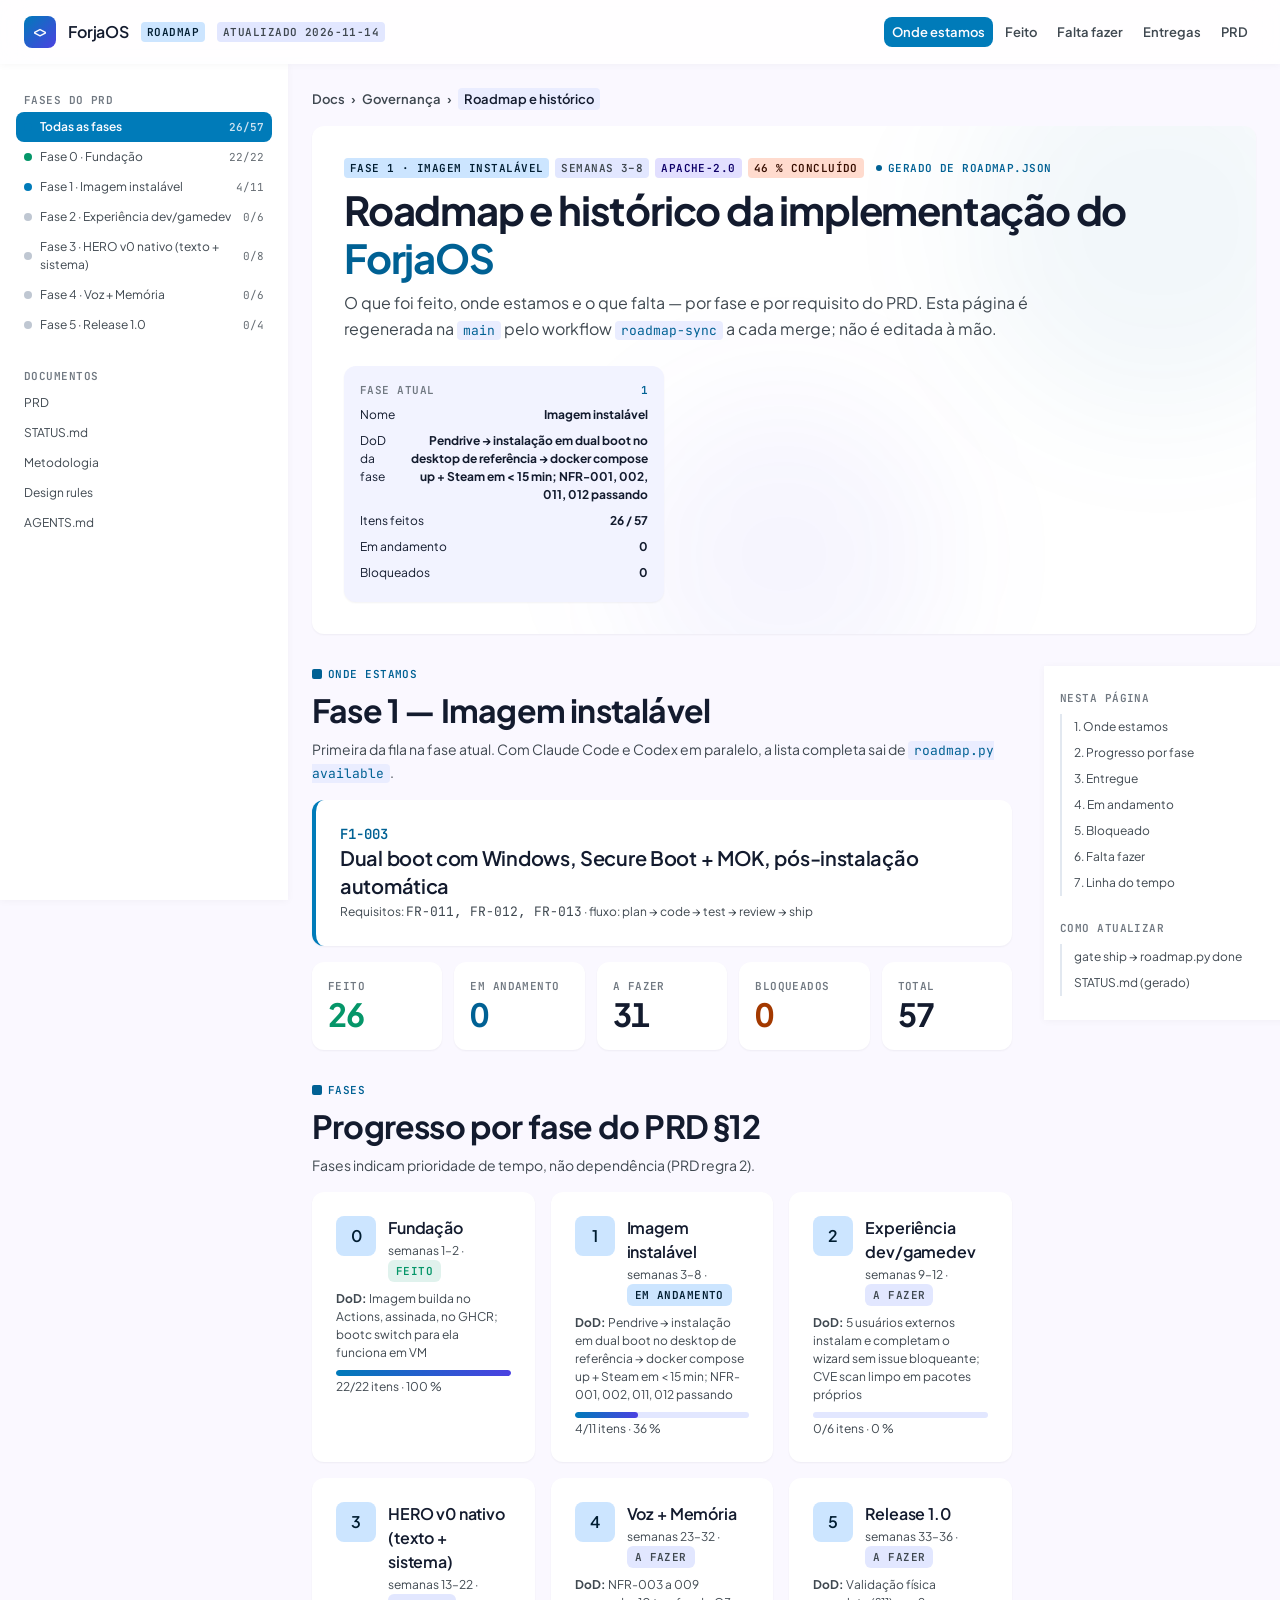
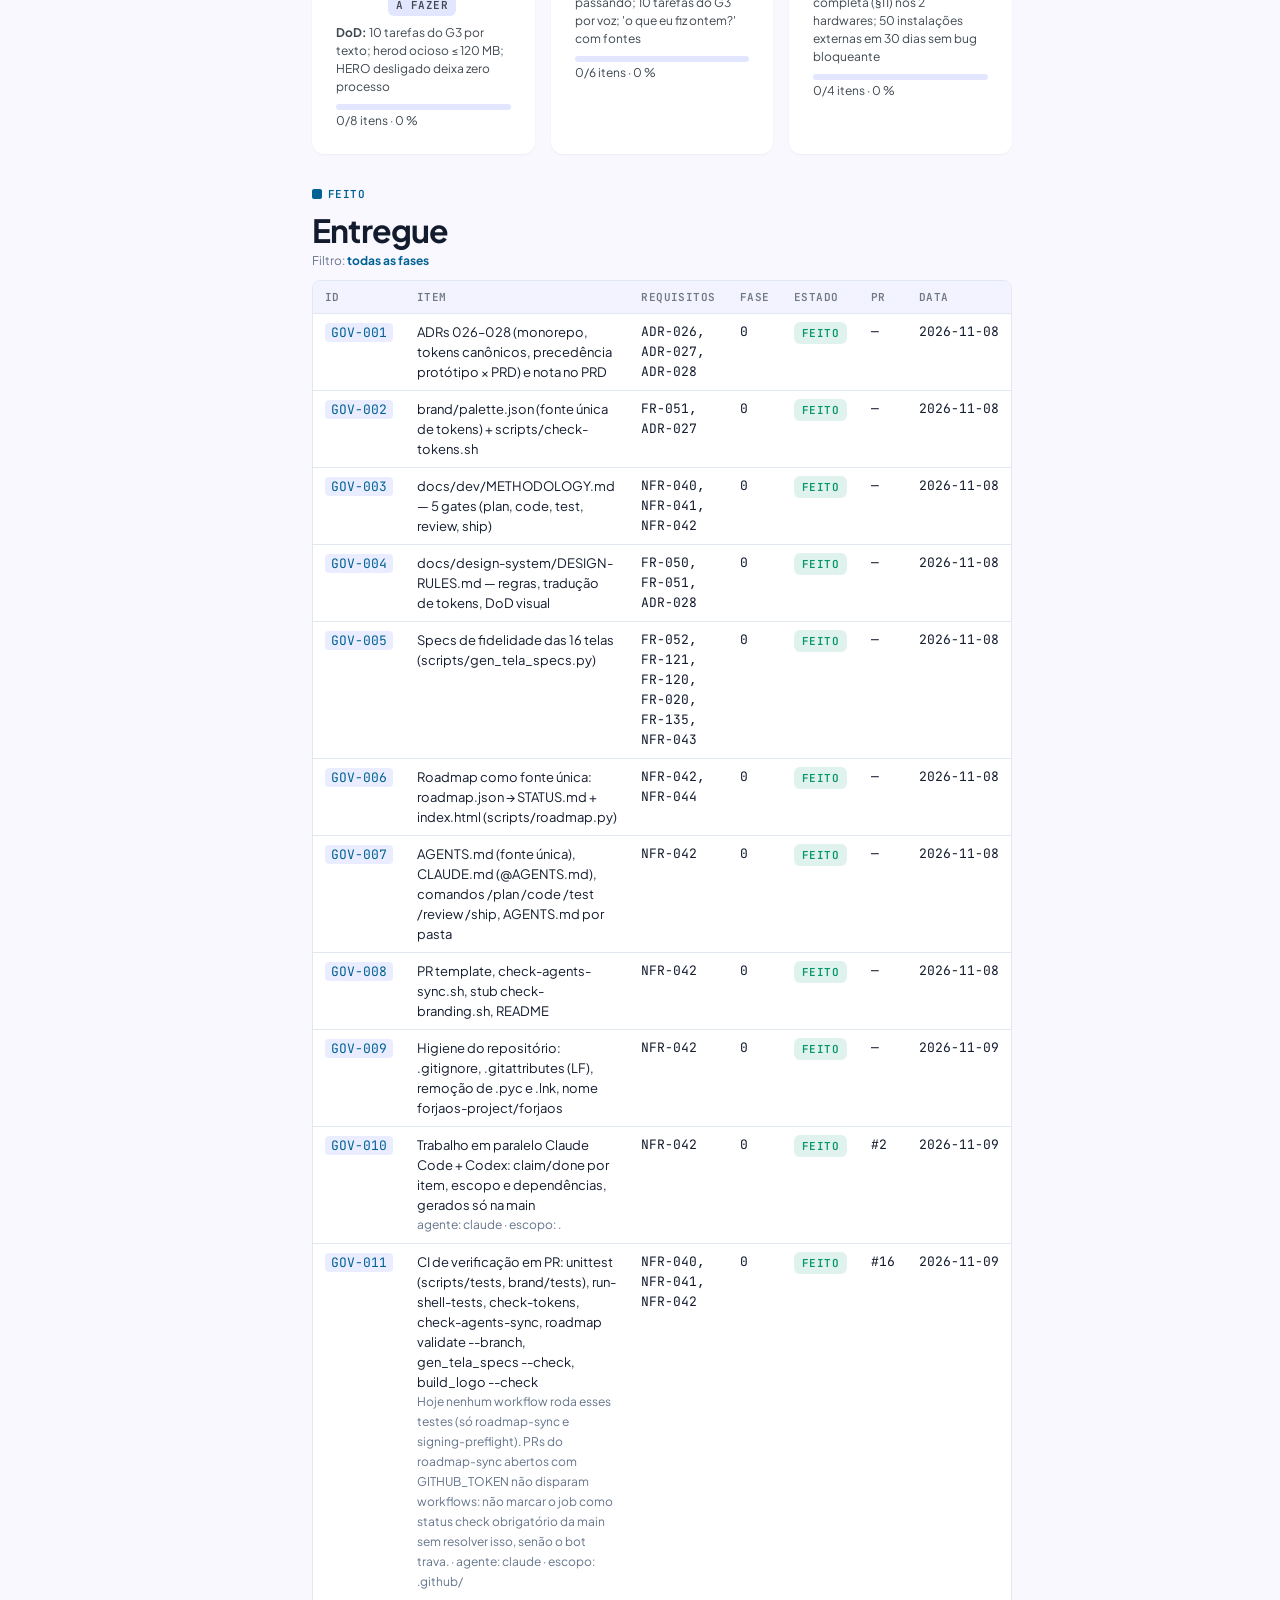
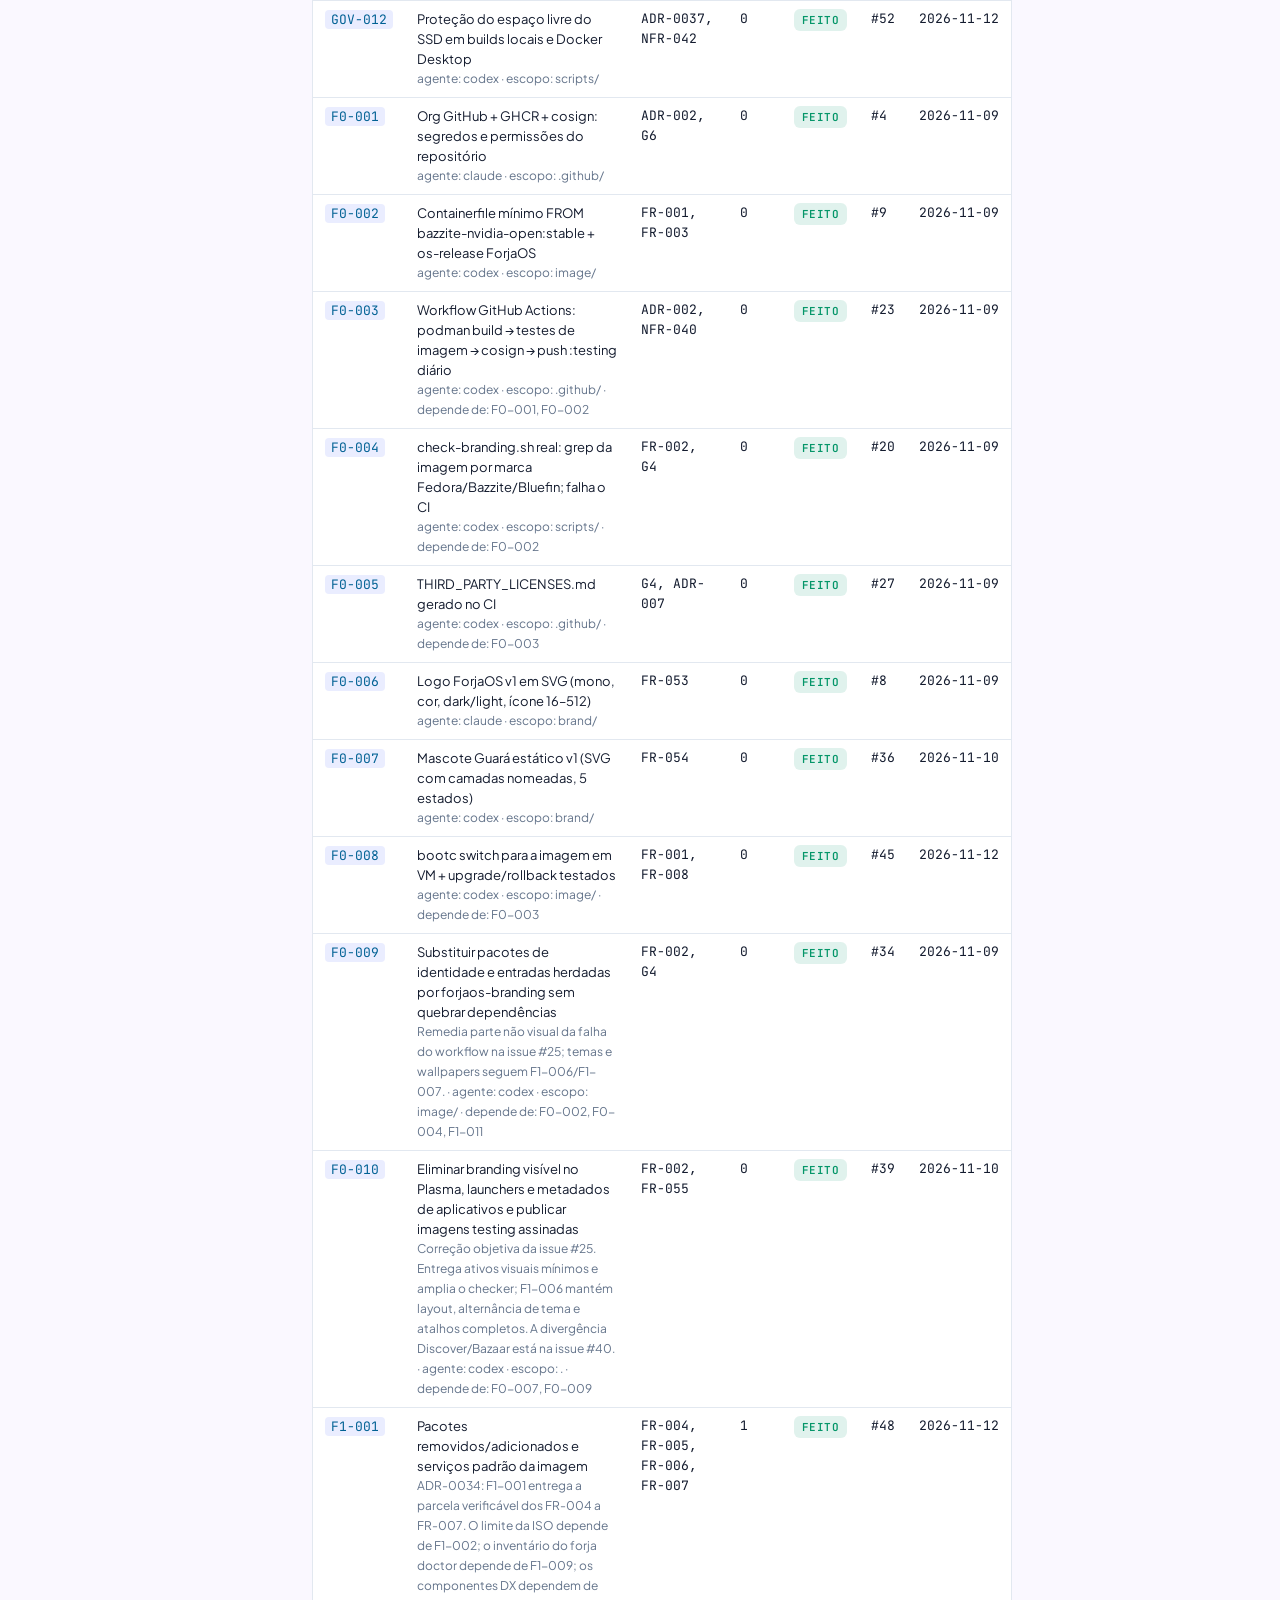
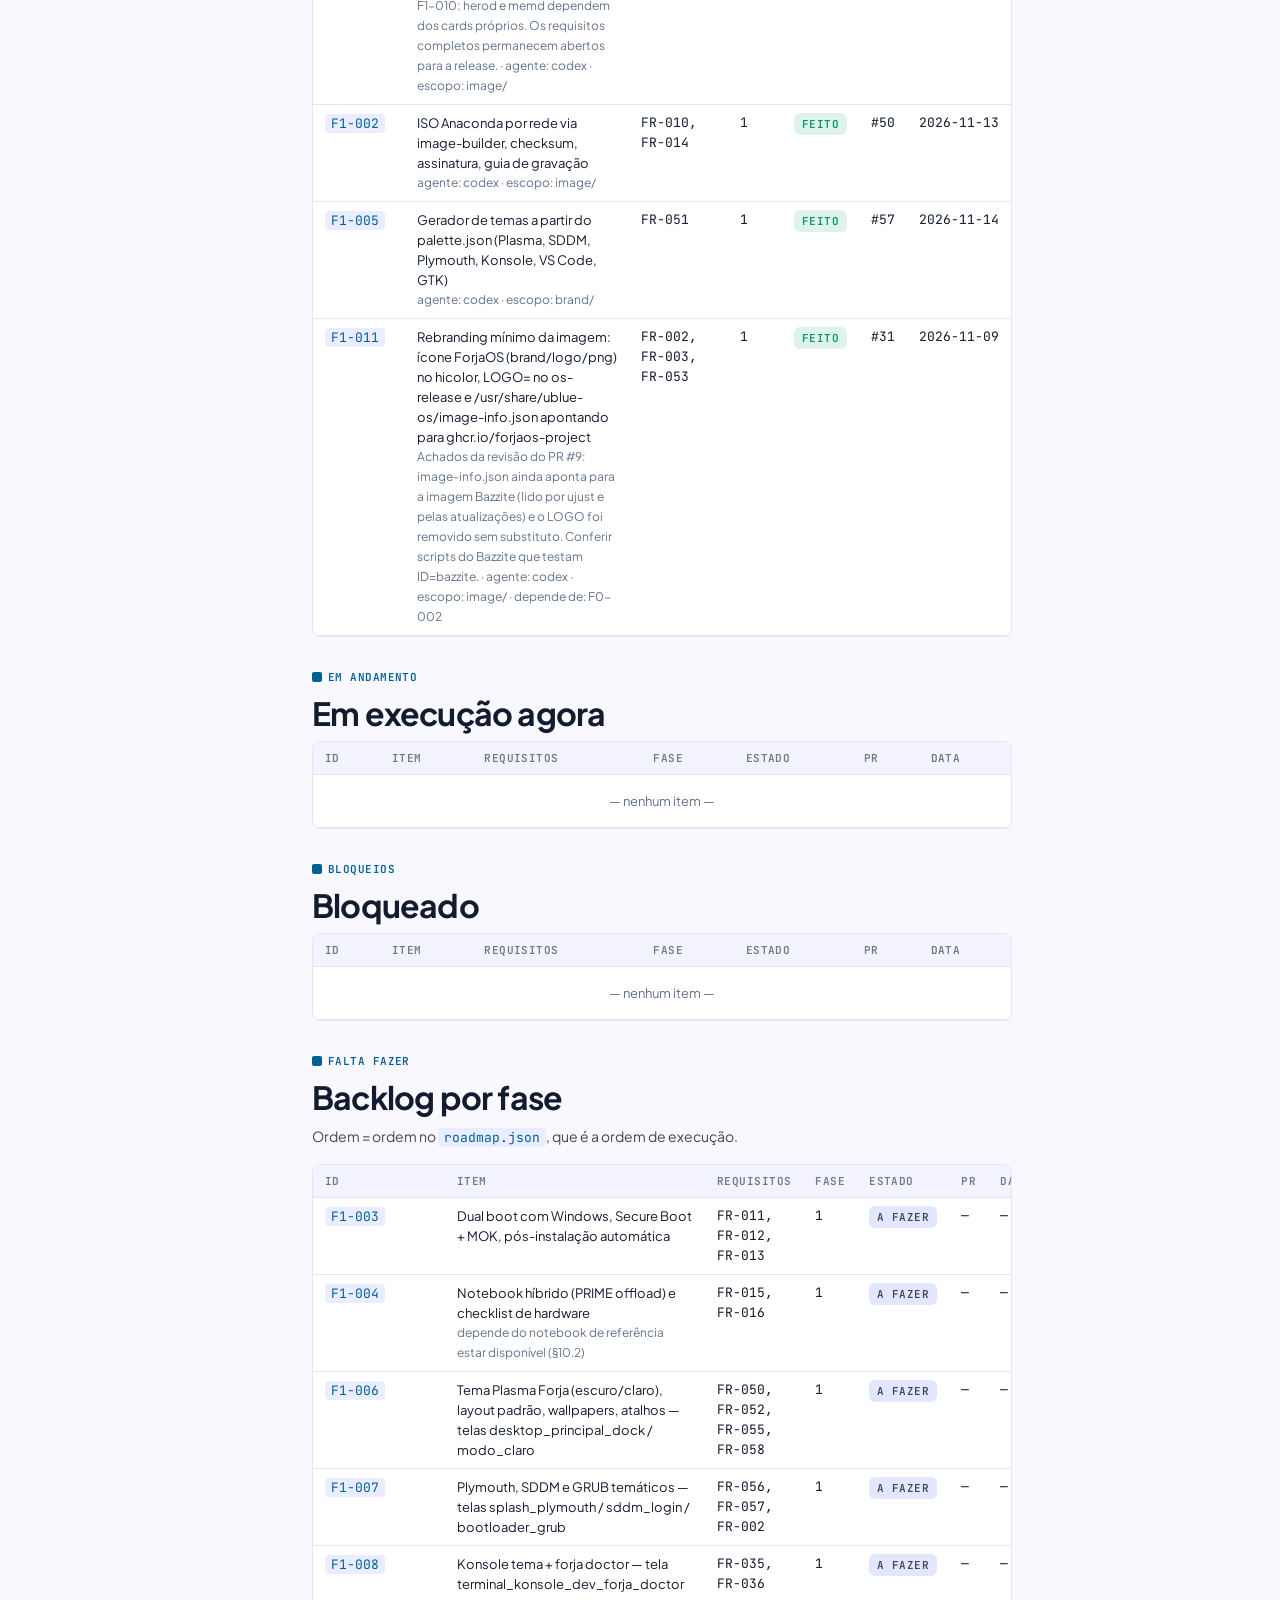
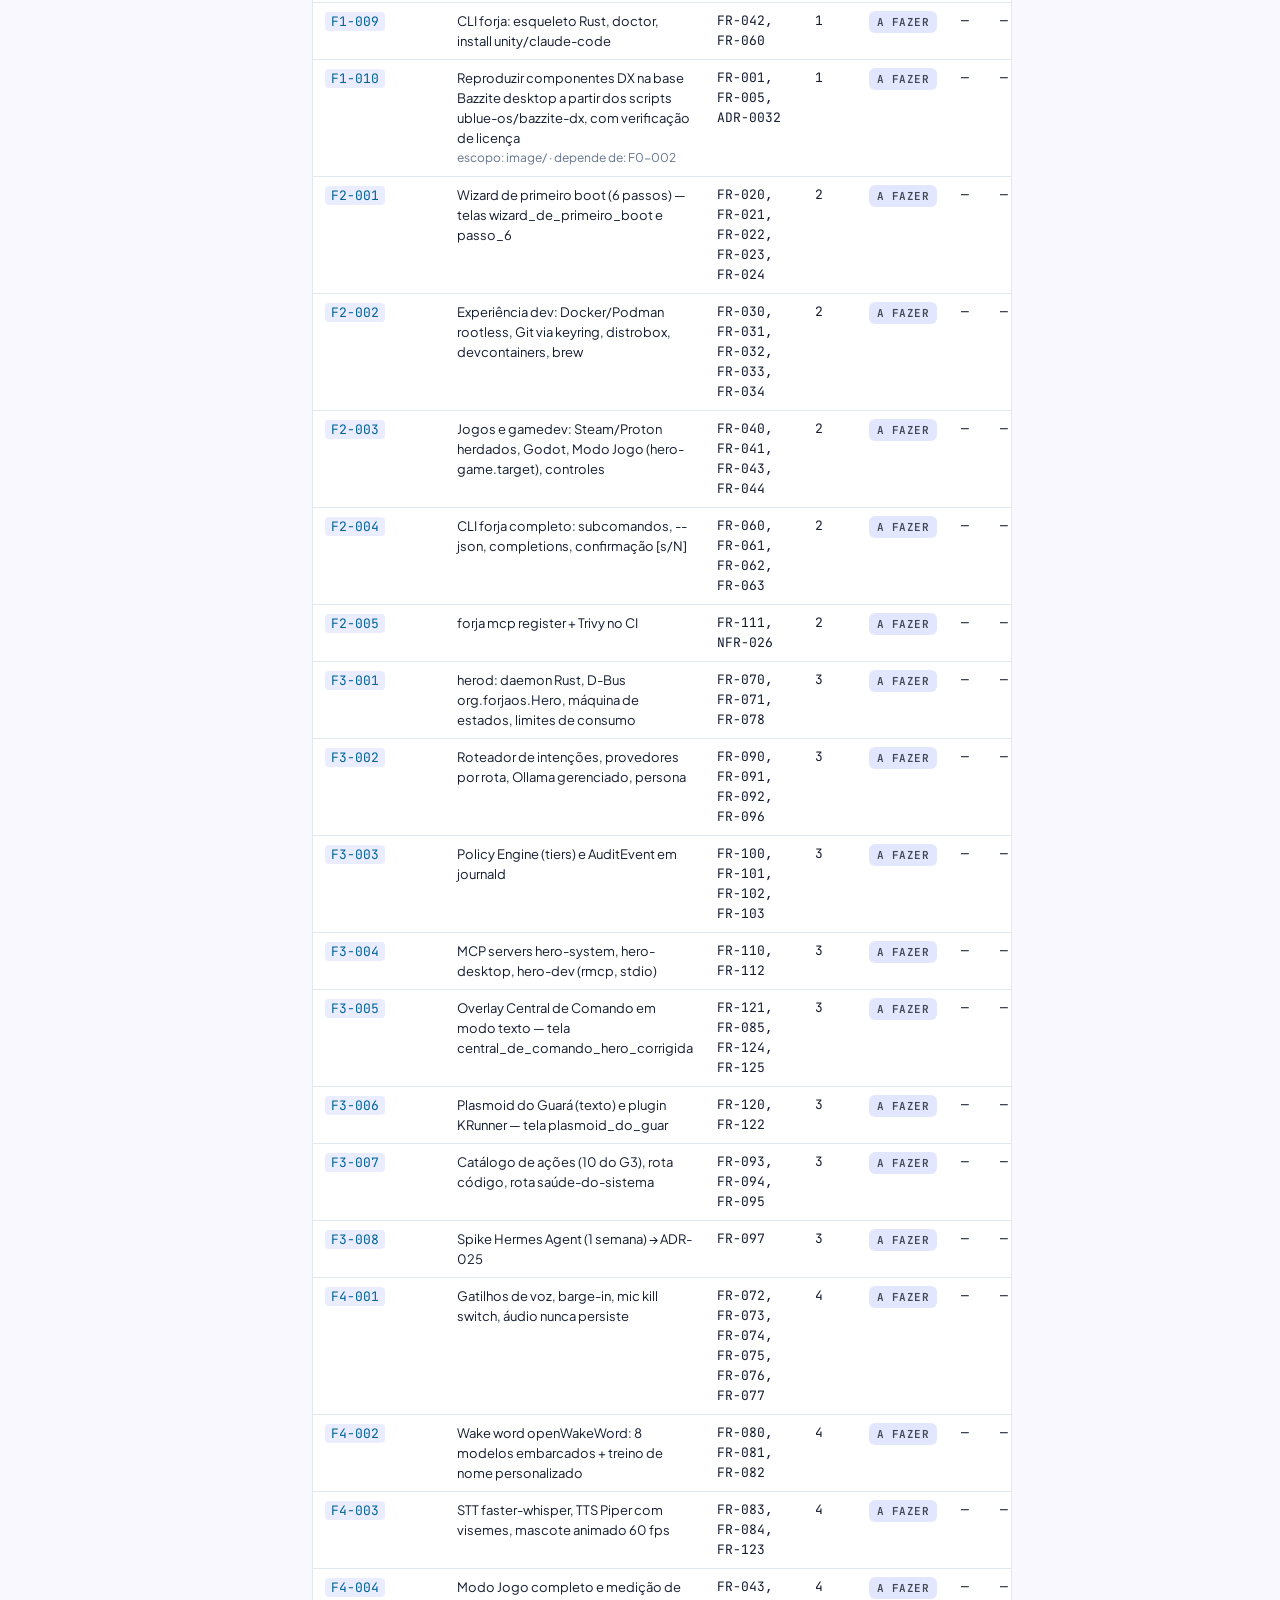
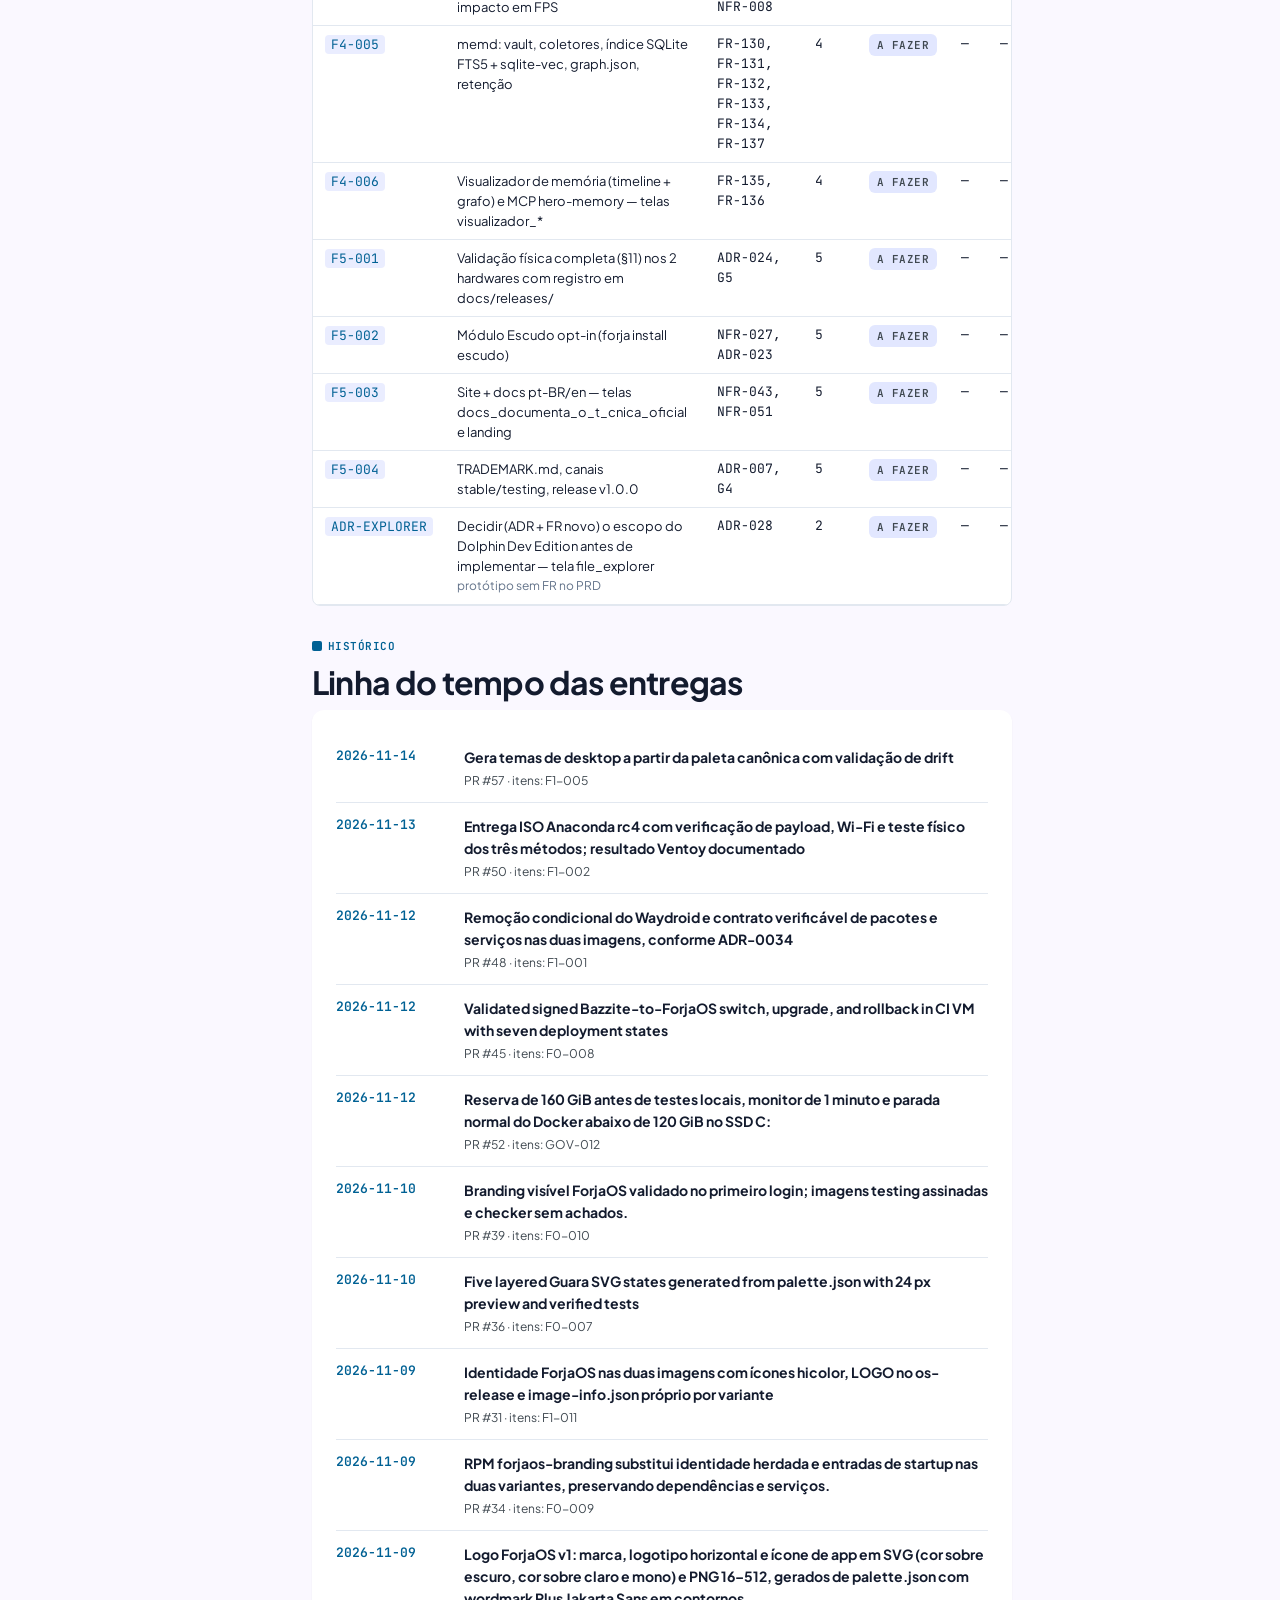
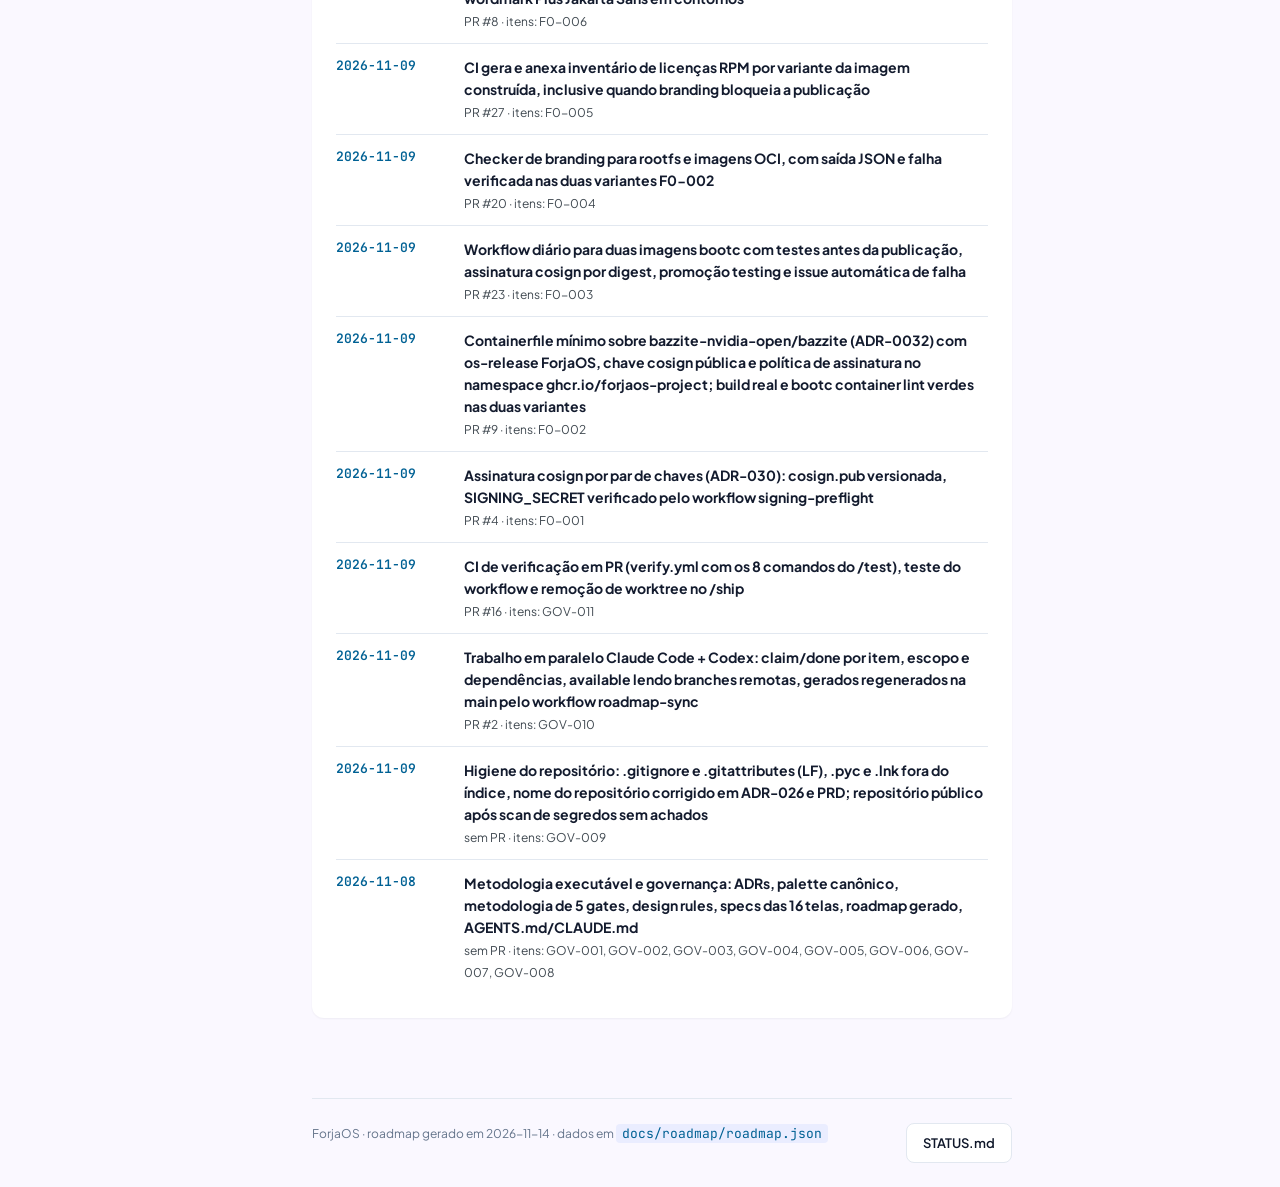
==== commit 1d7552a3: "chore(roadmap): regenerate STATUS.md and index.html" ====
--- a/docs/roadmap/index.html
+++ b/docs/roadmap/index.html
@@ -138,7 +138,7 @@
     <div class="brand">
       <a href="#top" class="brand"><span class="logo">&lt;&gt;</span><strong>ForjaOS</strong></a>
       <span class="badge badge-primary">Roadmap</span>
-      <span class="badge badge-neutral">atualizado 2026-11-13</span>
+      <span class="badge badge-neutral">atualizado 2026-11-14</span>
     </div>
     <nav class="top">
       <a href="#onde-estamos" class="active">Onde estamos</a>
@@ -153,9 +153,9 @@
 <aside>
   <div class="group">
     <div class="group-title">Fases do PRD</div>
-    <a class="nav-item active" data-phase="all" href="#top"><span class="dot dot-doing"></span>Todas as fases<span class="count">25/57</span></a>
+    <a class="nav-item active" data-phase="all" href="#top"><span class="dot dot-doing"></span>Todas as fases<span class="count">26/57</span></a>
     <a href="#fase-0" class="nav-item" data-phase="0"><span class="dot dot-done"></span>Fase 0 · Fundação<span class="count">22/22</span></a>
-<a href="#fase-1" class="nav-item" data-phase="1"><span class="dot dot-doing"></span>Fase 1 · Imagem instalável<span class="count">3/11</span></a>
+<a href="#fase-1" class="nav-item" data-phase="1"><span class="dot dot-doing"></span>Fase 1 · Imagem instalável<span class="count">4/11</span></a>
 <a href="#fase-2" class="nav-item" data-phase="2"><span class="dot dot-todo"></span>Fase 2 · Experiência dev/gamedev<span class="count">0/6</span></a>
 <a href="#fase-3" class="nav-item" data-phase="3"><span class="dot dot-todo"></span>Fase 3 · HERO v0 nativo (texto + sistema)<span class="count">0/8</span></a>
 <a href="#fase-4" class="nav-item" data-phase="4"><span class="dot dot-todo"></span>Fase 4 · Voz + Memória<span class="count">0/6</span></a>
@@ -183,7 +183,7 @@
             <span class="badge badge-primary">Fase 1 · Imagem instalável</span>
             <span class="badge badge-neutral">semanas 3–8</span>
             <span class="badge badge-secondary">Apache-2.0</span>
-            <span class="badge badge-tertiary">44 % concluído</span>
+            <span class="badge badge-tertiary">46 % concluído</span>
             <span class="badge live"><i></i>gerado de roadmap.json</span>
           </div>
           <h1 class="display">Roadmap e histórico da implementação do <span>ForjaOS</span></h1>
@@ -193,7 +193,7 @@
           <div class="t"><span>Fase atual</span><span style="color:var(--fj-primary)">1</span></div>
           <div class="row"><span>Nome</span><b>Imagem instalável</b></div>
           <div class="row"><span>DoD da fase</span><b>Pendrive → instalação em dual boot no desktop de referência → docker compose up + Steam em &lt; 15 min; NFR-001, 002, 011, 012 passando</b></div>
-          <div class="row"><span>Itens feitos</span><b>25 / 57</b></div>
+          <div class="row"><span>Itens feitos</span><b>26 / 57</b></div>
           <div class="row"><span>Em andamento</span><b>0</b></div>
           <div class="row"><span>Bloqueados</span><b>0</b></div>
         </div>
@@ -215,9 +215,9 @@
             </div>
           </div>
           <div class="kpis" style="margin-top:16px">
-            <div class="kpi done"><div class="l">Feito</div><div class="v">25</div></div>
+            <div class="kpi done"><div class="l">Feito</div><div class="v">26</div></div>
             <div class="kpi doing"><div class="l">Em andamento</div><div class="v">0</div></div>
-            <div class="kpi"><div class="l">A fazer</div><div class="v">32</div></div>
+            <div class="kpi"><div class="l">A fazer</div><div class="v">31</div></div>
             <div class="kpi blocked"><div class="l">Bloqueados</div><div class="v">0</div></div>
             <div class="kpi"><div class="l">Total</div><div class="v">57</div></div>
           </div>
@@ -229,7 +229,7 @@
           <p class="desc">Fases indicam prioridade de tempo, não dependência (PRD regra 2).</p>
           <div class="cards-3">
             <section class="card phase-card" id="fase-0"><div class="phase-head"><span class="phase-num">0</span><div><h3>Fundação</h3><p class="meta">semanas 1–2 · <span class="pill pill-done">feito</span></p></div></div><p class="dod"><strong>DoD:</strong> Imagem builda no Actions, assinada, no GHCR; bootc switch para ela funciona em VM</p><div class="bar"><span style="width:100%"></span></div><p class="meta">22/22 itens · 100 %</p></section>
-<section class="card phase-card" id="fase-1"><div class="phase-head"><span class="phase-num">1</span><div><h3>Imagem instalável</h3><p class="meta">semanas 3–8 · <span class="pill pill-doing">em andamento</span></p></div></div><p class="dod"><strong>DoD:</strong> Pendrive → instalação em dual boot no desktop de referência → docker compose up + Steam em &lt; 15 min; NFR-001, 002, 011, 012 passando</p><div class="bar"><span style="width:27%"></span></div><p class="meta">3/11 itens · 27 %</p></section>
+<section class="card phase-card" id="fase-1"><div class="phase-head"><span class="phase-num">1</span><div><h3>Imagem instalável</h3><p class="meta">semanas 3–8 · <span class="pill pill-doing">em andamento</span></p></div></div><p class="dod"><strong>DoD:</strong> Pendrive → instalação em dual boot no desktop de referência → docker compose up + Steam em &lt; 15 min; NFR-001, 002, 011, 012 passando</p><div class="bar"><span style="width:36%"></span></div><p class="meta">4/11 itens · 36 %</p></section>
 <section class="card phase-card" id="fase-2"><div class="phase-head"><span class="phase-num">2</span><div><h3>Experiência dev/gamedev</h3><p class="meta">semanas 9–12 · <span class="pill pill-todo">a fazer</span></p></div></div><p class="dod"><strong>DoD:</strong> 5 usuários externos instalam e completam o wizard sem issue bloqueante; CVE scan limpo em pacotes próprios</p><div class="bar"><span style="width:0%"></span></div><p class="meta">0/6 itens · 0 %</p></section>
 <section class="card phase-card" id="fase-3"><div class="phase-head"><span class="phase-num">3</span><div><h3>HERO v0 nativo (texto + sistema)</h3><p class="meta">semanas 13–22 · <span class="pill pill-todo">a fazer</span></p></div></div><p class="dod"><strong>DoD:</strong> 10 tarefas do G3 por texto; herod ocioso ≤ 120 MB; HERO desligado deixa zero processo</p><div class="bar"><span style="width:0%"></span></div><p class="meta">0/8 itens · 0 %</p></section>
 <section class="card phase-card" id="fase-4"><div class="phase-head"><span class="phase-num">4</span><div><h3>Voz + Memória</h3><p class="meta">semanas 23–32 · <span class="pill pill-todo">a fazer</span></p></div></div><p class="dod"><strong>DoD:</strong> NFR-003 a 009 passando; 10 tarefas do G3 por voz; &#x27;o que eu fiz ontem?&#x27; com fontes</p><div class="bar"><span style="width:0%"></span></div><p class="meta">0/6 itens · 0 %</p></section>
@@ -267,6 +267,7 @@
 <tr data-phase="0" data-status="done"><td><code>F0-010</code></td><td>Eliminar branding visível no Plasma, launchers e metadados de aplicativos e publicar imagens testing assinadas <span class=note>Correção objetiva da issue #25. Entrega ativos visuais mínimos e amplia o checker; F1-006 mantém layout, alternância de tema e atalhos completos. A divergência Discover/Bazaar está na issue #40. · agente: codex · escopo: . · depende de: F0-007, F0-009</span></td><td class="mono">FR-002, FR-055</td><td class="mono">0</td><td><span class="pill pill-done">feito</span></td><td class="mono">#39</td><td class="mono">2026-11-10</td></tr>
 <tr data-phase="1" data-status="done"><td><code>F1-001</code></td><td>Pacotes removidos/adicionados e serviços padrão da imagem <span class=note>ADR-0034: F1-001 entrega a parcela verificável dos FR-004 a FR-007. O limite da ISO depende de F1-002; o inventário do forja doctor depende de F1-009; os componentes DX dependem de F1-010; herod e memd dependem dos cards próprios. Os requisitos completos permanecem abertos para a release. · agente: codex · escopo: image/</span></td><td class="mono">FR-004, FR-005, FR-006, FR-007</td><td class="mono">1</td><td><span class="pill pill-done">feito</span></td><td class="mono">#48</td><td class="mono">2026-11-12</td></tr>
 <tr data-phase="1" data-status="done"><td><code>F1-002</code></td><td>ISO Anaconda por rede via image-builder, checksum, assinatura, guia de gravação <span class=note>agente: codex · escopo: image/</span></td><td class="mono">FR-010, FR-014</td><td class="mono">1</td><td><span class="pill pill-done">feito</span></td><td class="mono">#50</td><td class="mono">2026-11-13</td></tr>
+<tr data-phase="1" data-status="done"><td><code>F1-005</code></td><td>Gerador de temas a partir do palette.json (Plasma, SDDM, Plymouth, Konsole, VS Code, GTK) <span class=note>agente: codex · escopo: brand/</span></td><td class="mono">FR-051</td><td class="mono">1</td><td><span class="pill pill-done">feito</span></td><td class="mono">#57</td><td class="mono">2026-11-14</td></tr>
 <tr data-phase="1" data-status="done"><td><code>F1-011</code></td><td>Rebranding mínimo da imagem: ícone ForjaOS (brand/logo/png) no hicolor, LOGO= no os-release e /usr/share/ublue-os/image-info.json apontando para ghcr.io/forjaos-project <span class=note>Achados da revisão do PR #9: image-info.json ainda aponta para a imagem Bazzite (lido por ujust e pelas atualizações) e o LOGO foi removido sem substituto. Conferir scripts do Bazzite que testam ID=bazzite. · agente: codex · escopo: image/ · depende de: F0-002</span></td><td class="mono">FR-002, FR-003, FR-053</td><td class="mono">1</td><td><span class="pill pill-done">feito</span></td><td class="mono">#31</td><td class="mono">2026-11-09</td></tr></tbody>
           </table></div>
         </section>
@@ -297,7 +298,6 @@
             <thead><tr><th>ID</th><th>Item</th><th>Requisitos</th><th>Fase</th><th>Estado</th><th>PR</th><th>Data</th></tr></thead>
             <tbody><tr data-phase="1" data-status="todo"><td><code>F1-003</code></td><td>Dual boot com Windows, Secure Boot + MOK, pós-instalação automática</td><td class="mono">FR-011, FR-012, FR-013</td><td class="mono">1</td><td><span class="pill pill-todo">a fazer</span></td><td class="mono">—</td><td class="mono">—</td></tr>
 <tr data-phase="1" data-status="todo"><td><code>F1-004</code></td><td>Notebook híbrido (PRIME offload) e checklist de hardware <span class=note>depende do notebook de referência estar disponível (§10.2)</span></td><td class="mono">FR-015, FR-016</td><td class="mono">1</td><td><span class="pill pill-todo">a fazer</span></td><td class="mono">—</td><td class="mono">—</td></tr>
-<tr data-phase="1" data-status="todo"><td><code>F1-005</code></td><td>Gerador de temas a partir do palette.json (Plasma, SDDM, Plymouth, Konsole, VS Code, GTK)</td><td class="mono">FR-051</td><td class="mono">1</td><td><span class="pill pill-todo">a fazer</span></td><td class="mono">—</td><td class="mono">—</td></tr>
 <tr data-phase="1" data-status="todo"><td><code>F1-006</code></td><td>Tema Plasma Forja (escuro/claro), layout padrão, wallpapers, atalhos — telas desktop_principal_dock / modo_claro</td><td class="mono">FR-050, FR-052, FR-055, FR-058</td><td class="mono">1</td><td><span class="pill pill-todo">a fazer</span></td><td class="mono">—</td><td class="mono">—</td></tr>
 <tr data-phase="1" data-status="todo"><td><code>F1-007</code></td><td>Plymouth, SDDM e GRUB temáticos — telas splash_plymouth / sddm_login / bootloader_grub</td><td class="mono">FR-056, FR-057, FR-002</td><td class="mono">1</td><td><span class="pill pill-todo">a fazer</span></td><td class="mono">—</td><td class="mono">—</td></tr>
 <tr data-phase="1" data-status="todo"><td><code>F1-008</code></td><td>Konsole tema + forja doctor — tela terminal_konsole_dev_forja_doctor</td><td class="mono">FR-035, FR-036</td><td class="mono">1</td><td><span class="pill pill-todo">a fazer</span></td><td class="mono">—</td><td class="mono">—</td></tr>
@@ -333,7 +333,8 @@
         <section class="section" id="entregas">
           <div class="eyebrow"><i></i>Histórico</div>
           <h2>Linha do tempo das entregas</h2>
-          <div class="card"><ul class="timeline"><li><span class="tl-date mono">2026-11-13</span><div><strong>Entrega ISO Anaconda rc4 com verificação de payload, Wi-Fi e teste físico dos três métodos; resultado Ventoy documentado</strong><br><span class="meta">PR #50 · itens: F1-002</span></div></li>
+          <div class="card"><ul class="timeline"><li><span class="tl-date mono">2026-11-14</span><div><strong>Gera temas de desktop a partir da paleta canônica com validação de drift</strong><br><span class="meta">PR #57 · itens: F1-005</span></div></li>
+<li><span class="tl-date mono">2026-11-13</span><div><strong>Entrega ISO Anaconda rc4 com verificação de payload, Wi-Fi e teste físico dos três métodos; resultado Ventoy documentado</strong><br><span class="meta">PR #50 · itens: F1-002</span></div></li>
 <li><span class="tl-date mono">2026-11-12</span><div><strong>Remoção condicional do Waydroid e contrato verificável de pacotes e serviços nas duas imagens, conforme ADR-0034</strong><br><span class="meta">PR #48 · itens: F1-001</span></div></li>
 <li><span class="tl-date mono">2026-11-12</span><div><strong>Validated signed Bazzite-to-ForjaOS switch, upgrade, and rollback in CI VM with seven deployment states</strong><br><span class="meta">PR #45 · itens: F0-008</span></div></li>
 <li><span class="tl-date mono">2026-11-12</span><div><strong>Reserva de 160 GiB antes de testes locais, monitor de 1 minuto e parada normal do Docker abaixo de 120 GiB no SSD C:</strong><br><span class="meta">PR #52 · itens: GOV-012</span></div></li>
@@ -354,7 +355,7 @@
         </section>
 
         <footer>
-          <span>ForjaOS · roadmap gerado em 2026-11-13 · dados em <code>docs/roadmap/roadmap.json</code></span>
+          <span>ForjaOS · roadmap gerado em 2026-11-14 · dados em <code>docs/roadmap/roadmap.json</code></span>
           <span><a class="btn btn-ghost" href="../STATUS.md">STATUS.md</a></span>
         </footer>
       </div>
@@ -376,7 +377,7 @@
   </main>
 </div>
 
-<script id="roadmap-data" type="application/json">{"project": "ForjaOS", "phases": [{"id": "0", "name": "Fundação", "weeks": "1–2", "dod": "Imagem builda no Actions, assinada, no GHCR; bootc switch para ela funciona em VM", "status": "done"}, {"id": "1", "name": "Imagem instalável", "weeks": "3–8", "dod": "Pendrive → instalação em dual boot no desktop de referência → docker compose up + Steam em < 15 min; NFR-001, 002, 011, 012 passando", "status": "doing"}, {"id": "2", "name": "Experiência dev/gamedev", "weeks": "9–12", "dod": "5 usuários externos instalam e completam o wizard sem issue bloqueante; CVE scan limpo em pacotes próprios", "status": "todo"}, {"id": "3", "name": "HERO v0 nativo (texto + sistema)", "weeks": "13–22", "dod": "10 tarefas do G3 por texto; herod ocioso ≤ 120 MB; HERO desligado deixa zero processo", "status": "todo"}, {"id": "4", "name": "Voz + Memória", "weeks": "23–32", "dod": "NFR-003 a 009 passando; 10 tarefas do G3 por voz; 'o que eu fiz ontem?' com fontes", "status": "todo"}, {"id": "5", "name": "Release 1.0", "weeks": "33–36", "dod": "Validação física completa (§11) nos 2 hardwares; 50 instalações externas em 30 dias sem bug bloqueante", "status": "todo"}], "items": [{"id": "GOV-001", "fr": ["ADR-026", "ADR-027", "ADR-028"], "phase": "0", "title": "ADRs 026–028 (monorepo, tokens canônicos, precedência protótipo × PRD) e nota no PRD", "status": "done", "pr": null, "merged_at": "2026-11-08"}, {"id": "GOV-002", "fr": ["FR-051", "ADR-027"], "phase": "0", "title": "brand/palette.json (fonte única de tokens) + scripts/check-tokens.sh", "status": "done", "pr": null, "merged_at": "2026-11-08"}, {"id": "GOV-003", "fr": ["NFR-040", "NFR-041", "NFR-042"], "phase": "0", "title": "docs/dev/METHODOLOGY.md — 5 gates (plan, code, test, review, ship)", "status": "done", "pr": null, "merged_at": "2026-11-08"}, {"id": "GOV-004", "fr": ["FR-050", "FR-051", "ADR-028"], "phase": "0", "title": "docs/design-system/DESIGN-RULES.md — regras, tradução de tokens, DoD visual", "status": "done", "pr": null, "merged_at": "2026-11-08"}, {"id": "GOV-005", "fr": ["FR-052", "FR-121", "FR-120", "FR-020", "FR-135", "NFR-043"], "phase": "0", "title": "Specs de fidelidade das 16 telas (scripts/gen_tela_specs.py)", "status": "done", "pr": null, "merged_at": "2026-11-08"}, {"id": "GOV-006", "fr": ["NFR-042", "NFR-044"], "phase": "0", "title": "Roadmap como fonte única: roadmap.json → STATUS.md + index.html (scripts/roadmap.py)", "status": "done", "pr": null, "merged_at": "2026-11-08"}, {"id": "GOV-007", "fr": ["NFR-042"], "phase": "0", "title": "AGENTS.md (fonte única), CLAUDE.md (@AGENTS.md), comandos /plan /code /test /review /ship, AGENTS.md por pasta", "status": "done", "pr": null, "merged_at": "2026-11-08"}, {"id": "GOV-008", "fr": ["NFR-042"], "phase": "0", "title": "PR template, check-agents-sync.sh, stub check-branding.sh, README", "status": "done", "pr": null, "merged_at": "2026-11-08"}, {"id": "GOV-009", "fr": ["NFR-042"], "phase": "0", "title": "Higiene do repositório: .gitignore, .gitattributes (LF), remoção de .pyc e .lnk, nome forjaos-project/forjaos", "status": "done", "pr": null, "merged_at": "2026-11-09"}, {"id": "GOV-010", "fr": ["NFR-042"], "phase": "0", "title": "Trabalho em paralelo Claude Code + Codex: claim/done por item, escopo e dependências, gerados só na main", "status": "done", "agent": "claude", "scope": ".", "claimed_at": "2026-11-09", "pr": 2, "merged_at": "2026-11-09", "summary": "Trabalho em paralelo Claude Code + Codex: claim/done por item, escopo e dependências, available lendo branches remotas, gerados regenerados na main pelo workflow roadmap-sync"}, {"id": "GOV-011", "fr": ["NFR-040", "NFR-041", "NFR-042"], "phase": "0", "title": "CI de verificação em PR: unittest (scripts/tests, brand/tests), run-shell-tests, check-tokens, check-agents-sync, roadmap validate --branch, gen_tela_specs --check, build_logo --check", "status": "done", "scope": ".github/", "notes": "Hoje nenhum workflow roda esses testes (só roadmap-sync e signing-preflight). PRs do roadmap-sync abertos com GITHUB_TOKEN não disparam workflows: não marcar o job como status check obrigatório da main sem resolver isso, senão o bot trava.", "agent": "claude", "claimed_at": "2026-11-09", "pr": 16, "merged_at": "2026-11-09", "summary": "CI de verificação em PR (verify.yml com os 8 comandos do /test), teste do workflow e remoção de worktree no /ship"}, {"id": "GOV-012", "fr": ["ADR-0037", "NFR-042"], "phase": "0", "title": "Proteção do espaço livre do SSD em builds locais e Docker Desktop", "status": "done", "scope": "scripts/", "agent": "codex", "claimed_at": "2026-11-12", "pr": 52, "merged_at": "2026-11-12", "summary": "Reserva de 160 GiB antes de testes locais, monitor de 1 minuto e parada normal do Docker abaixo de 120 GiB no SSD C:"}, {"id": "F0-001", "fr": ["ADR-002", "G6"], "phase": "0", "title": "Org GitHub + GHCR + cosign: segredos e permissões do repositório", "status": "done", "scope": ".github/", "agent": "claude", "claimed_at": "2026-11-08", "pr": 4, "merged_at": "2026-11-09", "summary": "Assinatura cosign por par de chaves (ADR-030): cosign.pub versionada, SIGNING_SECRET verificado pelo workflow signing-preflight"}, {"id": "F0-002", "fr": ["FR-001", "FR-003"], "phase": "0", "title": "Containerfile mínimo FROM bazzite-nvidia-open:stable + os-release ForjaOS", "status": "done", "scope": "image/", "agent": "codex", "claimed_at": "2026-11-09", "pr": 9, "merged_at": "2026-11-09", "summary": "Containerfile mínimo sobre bazzite-nvidia-open/bazzite (ADR-0032) com os-release ForjaOS, chave cosign pública e política de assinatura no namespace ghcr.io/forjaos-project; build real e bootc container lint verdes nas duas variantes"}, {"id": "F0-003", "fr": ["ADR-002", "NFR-040"], "phase": "0", "title": "Workflow GitHub Actions: podman build → testes de imagem → cosign → push :testing diário", "status": "done", "scope": ".github/", "depends_on": ["F0-001", "F0-002"], "agent": "codex", "claimed_at": "2026-11-09", "pr": 23, "merged_at": "2026-11-09", "summary": "Workflow diário para duas imagens bootc com testes antes da publicação, assinatura cosign por digest, promoção testing e issue automática de falha"}, {"id": "F0-004", "fr": ["FR-002", "G4"], "phase": "0", "title": "check-branding.sh real: grep da imagem por marca Fedora/Bazzite/Bluefin; falha o CI", "status": "done", "scope": "scripts/", "depends_on": ["F0-002"], "agent": "codex", "claimed_at": "2026-11-09", "pr": 20, "merged_at": "2026-11-09", "summary": "Checker de branding para rootfs e imagens OCI, com saída JSON e falha verificada nas duas variantes F0-002"}, {"id": "F0-005", "fr": ["G4", "ADR-007"], "phase": "0", "title": "THIRD_PARTY_LICENSES.md gerado no CI", "status": "done", "scope": ".github/", "depends_on": ["F0-003"], "agent": "codex", "claimed_at": "2026-11-09", "pr": 27, "merged_at": "2026-11-09", "summary": "CI gera e anexa inventário de licenças RPM por variante da imagem construída, inclusive quando branding bloqueia a publicação"}, {"id": "F0-006", "fr": ["FR-053"], "phase": "0", "title": "Logo ForjaOS v1 em SVG (mono, cor, dark/light, ícone 16–512)", "status": "done", "scope": "brand/", "agent": "claude", "claimed_at": "2026-11-09", "pr": 8, "merged_at": "2026-11-09", "summary": "Logo ForjaOS v1: marca, logotipo horizontal e ícone de app em SVG (cor sobre escuro, cor sobre claro e mono) e PNG 16–512, gerados de palette.json com wordmark Plus Jakarta Sans em contornos"}, {"id": "F0-007", "fr": ["FR-054"], "phase": "0", "title": "Mascote Guará estático v1 (SVG com camadas nomeadas, 5 estados)", "status": "done", "scope": "brand/", "agent": "codex", "claimed_at": "2026-11-10", "pr": 36, "merged_at": "2026-11-10", "summary": "Five layered Guara SVG states generated from palette.json with 24 px preview and verified tests"}, {"id": "F0-008", "fr": ["FR-001", "FR-008"], "phase": "0", "title": "bootc switch para a imagem em VM + upgrade/rollback testados", "status": "done", "scope": "image/", "depends_on": ["F0-003"], "agent": "codex", "claimed_at": "2026-11-11", "pr": 45, "merged_at": "2026-11-12", "summary": "Validated signed Bazzite-to-ForjaOS switch, upgrade, and rollback in CI VM with seven deployment states"}, {"id": "F0-009", "fr": ["FR-002", "G4"], "phase": "0", "title": "Substituir pacotes de identidade e entradas herdadas por forjaos-branding sem quebrar dependências", "status": "done", "scope": "image/", "depends_on": ["F0-002", "F0-004", "F1-011"], "notes": "Remedia parte não visual da falha do workflow na issue #25; temas e wallpapers seguem F1-006/F1-007.", "agent": "codex", "claimed_at": "2026-11-09", "pr": 34, "merged_at": "2026-11-09", "summary": "RPM forjaos-branding substitui identidade herdada e entradas de startup nas duas variantes, preservando dependências e serviços."}, {"id": "F0-010", "fr": ["FR-002", "FR-055"], "phase": "0", "title": "Eliminar branding visível no Plasma, launchers e metadados de aplicativos e publicar imagens testing assinadas", "status": "done", "scope": ".", "depends_on": ["F0-007", "F0-009"], "notes": "Correção objetiva da issue #25. Entrega ativos visuais mínimos e amplia o checker; F1-006 mantém layout, alternância de tema e atalhos completos. A divergência Discover/Bazaar está na issue #40.", "agent": "codex", "claimed_at": "2026-11-10", "pr": 39, "merged_at": "2026-11-10", "summary": "Branding visível ForjaOS validado no primeiro login; imagens testing assinadas e checker sem achados."}, {"id": "F1-001", "fr": ["FR-004", "FR-005", "FR-006", "FR-007"], "phase": "1", "title": "Pacotes removidos/adicionados e serviços padrão da imagem", "status": "done", "agent": "codex", "scope": "image/", "claimed_at": "2026-11-12", "notes": "ADR-0034: F1-001 entrega a parcela verificável dos FR-004 a FR-007. O limite da ISO depende de F1-002; o inventário do forja doctor depende de F1-009; os componentes DX dependem de F1-010; herod e memd dependem dos cards próprios. Os requisitos completos permanecem abertos para a release.", "pr": 48, "merged_at": "2026-11-12", "summary": "Remoção condicional do Waydroid e contrato verificável de pacotes e serviços nas duas imagens, conforme ADR-0034"}, {"id": "F1-002", "fr": ["FR-010", "FR-014"], "phase": "1", "title": "ISO Anaconda por rede via image-builder, checksum, assinatura, guia de gravação", "status": "done", "agent": "codex", "scope": "image/", "claimed_at": "2026-11-12", "pr": 50, "merged_at": "2026-11-13", "summary": "Entrega ISO Anaconda rc4 com verificação de payload, Wi-Fi e teste físico dos três métodos; resultado Ventoy documentado"}, {"id": "F1-003", "fr": ["FR-011", "FR-012", "FR-013"], "phase": "1", "title": "Dual boot com Windows, Secure Boot + MOK, pós-instalação automática", "status": "todo"}, {"id": "F1-004", "fr": ["FR-015", "FR-016"], "phase": "1", "title": "Notebook híbrido (PRIME offload) e checklist de hardware", "status": "todo", "notes": "depende do notebook de referência estar disponível (§10.2)"}, {"id": "F1-005", "fr": ["FR-051"], "phase": "1", "title": "Gerador de temas a partir do palette.json (Plasma, SDDM, Plymouth, Konsole, VS Code, GTK)", "status": "todo"}, {"id": "F1-006", "fr": ["FR-050", "FR-052", "FR-055", "FR-058"], "phase": "1", "title": "Tema Plasma Forja (escuro/claro), layout padrão, wallpapers, atalhos — telas desktop_principal_dock / modo_claro", "status": "todo"}, {"id": "F1-007", "fr": ["FR-056", "FR-057", "FR-002"], "phase": "1", "title": "Plymouth, SDDM e GRUB temáticos — telas splash_plymouth / sddm_login / bootloader_grub", "status": "todo"}, {"id": "F1-011", "fr": ["FR-002", "FR-003", "FR-053"], "phase": "1", "title": "Rebranding mínimo da imagem: ícone ForjaOS (brand/logo/png) no hicolor, LOGO= no os-release e /usr/share/ublue-os/image-info.json apontando para ghcr.io/forjaos-project", "status": "done", "scope": "image/", "depends_on": ["F0-002"], "notes": "Achados da revisão do PR #9: image-info.json ainda aponta para a imagem Bazzite (lido por ujust e pelas atualizações) e o LOGO foi removido sem substituto. Conferir scripts do Bazzite que testam ID=bazzite.", "agent": "codex", "claimed_at": "2026-11-09", "pr": 31, "merged_at": "2026-11-09", "summary": "Identidade ForjaOS nas duas imagens com ícones hicolor, LOGO no os-release e image-info.json próprio por variante"}, {"id": "F1-008", "fr": ["FR-035", "FR-036"], "phase": "1", "title": "Konsole tema + forja doctor — tela terminal_konsole_dev_forja_doctor", "status": "todo"}, {"id": "F1-009", "fr": ["FR-042", "FR-060"], "phase": "1", "title": "CLI forja: esqueleto Rust, doctor, install unity/claude-code", "status": "todo"}, {"id": "F1-010", "fr": ["FR-001", "FR-005", "ADR-0032"], "phase": "1", "title": "Reproduzir componentes DX na base Bazzite desktop a partir dos scripts ublue-os/bazzite-dx, com verificação de licença", "status": "todo", "scope": "image/", "depends_on": ["F0-002"]}, {"id": "F2-001", "fr": ["FR-020", "FR-021", "FR-022", "FR-023", "FR-024"], "phase": "2", "title": "Wizard de primeiro boot (6 passos) — telas wizard_de_primeiro_boot e passo_6", "status": "todo"}, {"id": "F2-002", "fr": ["FR-030", "FR-031", "FR-032", "FR-033", "FR-034"], "phase": "2", "title": "Experiência dev: Docker/Podman rootless, Git via keyring, distrobox, devcontainers, brew", "status": "todo"}, {"id": "F2-003", "fr": ["FR-040", "FR-041", "FR-043", "FR-044"], "phase": "2", "title": "Jogos e gamedev: Steam/Proton herdados, Godot, Modo Jogo (hero-game.target), controles", "status": "todo"}, {"id": "F2-004", "fr": ["FR-060", "FR-061", "FR-062", "FR-063"], "phase": "2", "title": "CLI forja completo: subcomandos, --json, completions, confirmação [s/N]", "status": "todo"}, {"id": "F2-005", "fr": ["FR-111", "NFR-026"], "phase": "2", "title": "forja mcp register + Trivy no CI", "status": "todo"}, {"id": "F3-001", "fr": ["FR-070", "FR-071", "FR-078"], "phase": "3", "title": "herod: daemon Rust, D-Bus org.forjaos.Hero, máquina de estados, limites de consumo", "status": "todo"}, {"id": "F3-002", "fr": ["FR-090", "FR-091", "FR-092", "FR-096"], "phase": "3", "title": "Roteador de intenções, provedores por rota, Ollama gerenciado, persona", "status": "todo"}, {"id": "F3-003", "fr": ["FR-100", "FR-101", "FR-102", "FR-103"], "phase": "3", "title": "Policy Engine (tiers) e AuditEvent em journald", "status": "todo"}, {"id": "F3-004", "fr": ["FR-110", "FR-112"], "phase": "3", "title": "MCP servers hero-system, hero-desktop, hero-dev (rmcp, stdio)", "status": "todo"}, {"id": "F3-005", "fr": ["FR-121", "FR-085", "FR-124", "FR-125"], "phase": "3", "title": "Overlay Central de Comando em modo texto — tela central_de_comando_hero_corrigida", "status": "todo"}, {"id": "F3-006", "fr": ["FR-120", "FR-122"], "phase": "3", "title": "Plasmoid do Guará (texto) e plugin KRunner — tela plasmoid_do_guar", "status": "todo"}, {"id": "F3-007", "fr": ["FR-093", "FR-094", "FR-095"], "phase": "3", "title": "Catálogo de ações (10 do G3), rota código, rota saúde-do-sistema", "status": "todo"}, {"id": "F3-008", "fr": ["FR-097"], "phase": "3", "title": "Spike Hermes Agent (1 semana) → ADR-025", "status": "todo"}, {"id": "F4-001", "fr": ["FR-072", "FR-073", "FR-074", "FR-075", "FR-076", "FR-077"], "phase": "4", "title": "Gatilhos de voz, barge-in, mic kill switch, áudio nunca persiste", "status": "todo"}, {"id": "F4-002", "fr": ["FR-080", "FR-081", "FR-082"], "phase": "4", "title": "Wake word openWakeWord: 8 modelos embarcados + treino de nome personalizado", "status": "todo"}, {"id": "F4-003", "fr": ["FR-083", "FR-084", "FR-123"], "phase": "4", "title": "STT faster-whisper, TTS Piper com visemes, mascote animado 60 fps", "status": "todo"}, {"id": "F4-004", "fr": ["FR-043", "NFR-008"], "phase": "4", "title": "Modo Jogo completo e medição de impacto em FPS", "status": "todo"}, {"id": "F4-005", "fr": ["FR-130", "FR-131", "FR-132", "FR-133", "FR-134", "FR-137"], "phase": "4", "title": "memd: vault, coletores, índice SQLite FTS5 + sqlite-vec, graph.json, retenção", "status": "todo"}, {"id": "F4-006", "fr": ["FR-135", "FR-136"], "phase": "4", "title": "Visualizador de memória (timeline + grafo) e MCP hero-memory — telas visualizador_*", "status": "todo"}, {"id": "F5-001", "fr": ["ADR-024", "G5"], "phase": "5", "title": "Validação física completa (§11) nos 2 hardwares com registro em docs/releases/", "status": "todo"}, {"id": "F5-002", "fr": ["NFR-027", "ADR-023"], "phase": "5", "title": "Módulo Escudo opt-in (forja install escudo)", "status": "todo"}, {"id": "F5-003", "fr": ["NFR-043", "NFR-051"], "phase": "5", "title": "Site + docs pt-BR/en — telas docs_documenta_o_t_cnica_oficial e landing", "status": "todo"}, {"id": "F5-004", "fr": ["ADR-007", "G4"], "phase": "5", "title": "TRADEMARK.md, canais stable/testing, release v1.0.0", "status": "todo"}, {"id": "ADR-EXPLORER", "fr": ["ADR-028"], "phase": "2", "title": "Decidir (ADR + FR novo) o escopo do Dolphin Dev Edition antes de implementar — tela file_explorer", "status": "todo", "notes": "protótipo sem FR no PRD"}], "deliveries": [{"date": "2026-11-08", "pr": null, "items": ["GOV-001", "GOV-002", "GOV-003", "GOV-004", "GOV-005", "GOV-006", "GOV-007", "GOV-008"], "summary": "Metodologia executável e governança: ADRs, palette canônico, metodologia de 5 gates, design rules, specs das 16 telas, roadmap gerado, AGENTS.md/CLAUDE.md"}, {"date": "2026-11-09", "pr": null, "items": ["GOV-009"], "summary": "Higiene do repositório: .gitignore e .gitattributes (LF), .pyc e .lnk fora do índice, nome do repositório corrigido em ADR-026 e PRD; repositório público após scan de segredos sem achados"}]}</script>
+<script id="roadmap-data" type="application/json">{"project": "ForjaOS", "phases": [{"id": "0", "name": "Fundação", "weeks": "1–2", "dod": "Imagem builda no Actions, assinada, no GHCR; bootc switch para ela funciona em VM", "status": "done"}, {"id": "1", "name": "Imagem instalável", "weeks": "3–8", "dod": "Pendrive → instalação em dual boot no desktop de referência → docker compose up + Steam em < 15 min; NFR-001, 002, 011, 012 passando", "status": "doing"}, {"id": "2", "name": "Experiência dev/gamedev", "weeks": "9–12", "dod": "5 usuários externos instalam e completam o wizard sem issue bloqueante; CVE scan limpo em pacotes próprios", "status": "todo"}, {"id": "3", "name": "HERO v0 nativo (texto + sistema)", "weeks": "13–22", "dod": "10 tarefas do G3 por texto; herod ocioso ≤ 120 MB; HERO desligado deixa zero processo", "status": "todo"}, {"id": "4", "name": "Voz + Memória", "weeks": "23–32", "dod": "NFR-003 a 009 passando; 10 tarefas do G3 por voz; 'o que eu fiz ontem?' com fontes", "status": "todo"}, {"id": "5", "name": "Release 1.0", "weeks": "33–36", "dod": "Validação física completa (§11) nos 2 hardwares; 50 instalações externas em 30 dias sem bug bloqueante", "status": "todo"}], "items": [{"id": "GOV-001", "fr": ["ADR-026", "ADR-027", "ADR-028"], "phase": "0", "title": "ADRs 026–028 (monorepo, tokens canônicos, precedência protótipo × PRD) e nota no PRD", "status": "done", "pr": null, "merged_at": "2026-11-08"}, {"id": "GOV-002", "fr": ["FR-051", "ADR-027"], "phase": "0", "title": "brand/palette.json (fonte única de tokens) + scripts/check-tokens.sh", "status": "done", "pr": null, "merged_at": "2026-11-08"}, {"id": "GOV-003", "fr": ["NFR-040", "NFR-041", "NFR-042"], "phase": "0", "title": "docs/dev/METHODOLOGY.md — 5 gates (plan, code, test, review, ship)", "status": "done", "pr": null, "merged_at": "2026-11-08"}, {"id": "GOV-004", "fr": ["FR-050", "FR-051", "ADR-028"], "phase": "0", "title": "docs/design-system/DESIGN-RULES.md — regras, tradução de tokens, DoD visual", "status": "done", "pr": null, "merged_at": "2026-11-08"}, {"id": "GOV-005", "fr": ["FR-052", "FR-121", "FR-120", "FR-020", "FR-135", "NFR-043"], "phase": "0", "title": "Specs de fidelidade das 16 telas (scripts/gen_tela_specs.py)", "status": "done", "pr": null, "merged_at": "2026-11-08"}, {"id": "GOV-006", "fr": ["NFR-042", "NFR-044"], "phase": "0", "title": "Roadmap como fonte única: roadmap.json → STATUS.md + index.html (scripts/roadmap.py)", "status": "done", "pr": null, "merged_at": "2026-11-08"}, {"id": "GOV-007", "fr": ["NFR-042"], "phase": "0", "title": "AGENTS.md (fonte única), CLAUDE.md (@AGENTS.md), comandos /plan /code /test /review /ship, AGENTS.md por pasta", "status": "done", "pr": null, "merged_at": "2026-11-08"}, {"id": "GOV-008", "fr": ["NFR-042"], "phase": "0", "title": "PR template, check-agents-sync.sh, stub check-branding.sh, README", "status": "done", "pr": null, "merged_at": "2026-11-08"}, {"id": "GOV-009", "fr": ["NFR-042"], "phase": "0", "title": "Higiene do repositório: .gitignore, .gitattributes (LF), remoção de .pyc e .lnk, nome forjaos-project/forjaos", "status": "done", "pr": null, "merged_at": "2026-11-09"}, {"id": "GOV-010", "fr": ["NFR-042"], "phase": "0", "title": "Trabalho em paralelo Claude Code + Codex: claim/done por item, escopo e dependências, gerados só na main", "status": "done", "agent": "claude", "scope": ".", "claimed_at": "2026-11-09", "pr": 2, "merged_at": "2026-11-09", "summary": "Trabalho em paralelo Claude Code + Codex: claim/done por item, escopo e dependências, available lendo branches remotas, gerados regenerados na main pelo workflow roadmap-sync"}, {"id": "GOV-011", "fr": ["NFR-040", "NFR-041", "NFR-042"], "phase": "0", "title": "CI de verificação em PR: unittest (scripts/tests, brand/tests), run-shell-tests, check-tokens, check-agents-sync, roadmap validate --branch, gen_tela_specs --check, build_logo --check", "status": "done", "scope": ".github/", "notes": "Hoje nenhum workflow roda esses testes (só roadmap-sync e signing-preflight). PRs do roadmap-sync abertos com GITHUB_TOKEN não disparam workflows: não marcar o job como status check obrigatório da main sem resolver isso, senão o bot trava.", "agent": "claude", "claimed_at": "2026-11-09", "pr": 16, "merged_at": "2026-11-09", "summary": "CI de verificação em PR (verify.yml com os 8 comandos do /test), teste do workflow e remoção de worktree no /ship"}, {"id": "GOV-012", "fr": ["ADR-0037", "NFR-042"], "phase": "0", "title": "Proteção do espaço livre do SSD em builds locais e Docker Desktop", "status": "done", "scope": "scripts/", "agent": "codex", "claimed_at": "2026-11-12", "pr": 52, "merged_at": "2026-11-12", "summary": "Reserva de 160 GiB antes de testes locais, monitor de 1 minuto e parada normal do Docker abaixo de 120 GiB no SSD C:"}, {"id": "F0-001", "fr": ["ADR-002", "G6"], "phase": "0", "title": "Org GitHub + GHCR + cosign: segredos e permissões do repositório", "status": "done", "scope": ".github/", "agent": "claude", "claimed_at": "2026-11-08", "pr": 4, "merged_at": "2026-11-09", "summary": "Assinatura cosign por par de chaves (ADR-030): cosign.pub versionada, SIGNING_SECRET verificado pelo workflow signing-preflight"}, {"id": "F0-002", "fr": ["FR-001", "FR-003"], "phase": "0", "title": "Containerfile mínimo FROM bazzite-nvidia-open:stable + os-release ForjaOS", "status": "done", "scope": "image/", "agent": "codex", "claimed_at": "2026-11-09", "pr": 9, "merged_at": "2026-11-09", "summary": "Containerfile mínimo sobre bazzite-nvidia-open/bazzite (ADR-0032) com os-release ForjaOS, chave cosign pública e política de assinatura no namespace ghcr.io/forjaos-project; build real e bootc container lint verdes nas duas variantes"}, {"id": "F0-003", "fr": ["ADR-002", "NFR-040"], "phase": "0", "title": "Workflow GitHub Actions: podman build → testes de imagem → cosign → push :testing diário", "status": "done", "scope": ".github/", "depends_on": ["F0-001", "F0-002"], "agent": "codex", "claimed_at": "2026-11-09", "pr": 23, "merged_at": "2026-11-09", "summary": "Workflow diário para duas imagens bootc com testes antes da publicação, assinatura cosign por digest, promoção testing e issue automática de falha"}, {"id": "F0-004", "fr": ["FR-002", "G4"], "phase": "0", "title": "check-branding.sh real: grep da imagem por marca Fedora/Bazzite/Bluefin; falha o CI", "status": "done", "scope": "scripts/", "depends_on": ["F0-002"], "agent": "codex", "claimed_at": "2026-11-09", "pr": 20, "merged_at": "2026-11-09", "summary": "Checker de branding para rootfs e imagens OCI, com saída JSON e falha verificada nas duas variantes F0-002"}, {"id": "F0-005", "fr": ["G4", "ADR-007"], "phase": "0", "title": "THIRD_PARTY_LICENSES.md gerado no CI", "status": "done", "scope": ".github/", "depends_on": ["F0-003"], "agent": "codex", "claimed_at": "2026-11-09", "pr": 27, "merged_at": "2026-11-09", "summary": "CI gera e anexa inventário de licenças RPM por variante da imagem construída, inclusive quando branding bloqueia a publicação"}, {"id": "F0-006", "fr": ["FR-053"], "phase": "0", "title": "Logo ForjaOS v1 em SVG (mono, cor, dark/light, ícone 16–512)", "status": "done", "scope": "brand/", "agent": "claude", "claimed_at": "2026-11-09", "pr": 8, "merged_at": "2026-11-09", "summary": "Logo ForjaOS v1: marca, logotipo horizontal e ícone de app em SVG (cor sobre escuro, cor sobre claro e mono) e PNG 16–512, gerados de palette.json com wordmark Plus Jakarta Sans em contornos"}, {"id": "F0-007", "fr": ["FR-054"], "phase": "0", "title": "Mascote Guará estático v1 (SVG com camadas nomeadas, 5 estados)", "status": "done", "scope": "brand/", "agent": "codex", "claimed_at": "2026-11-10", "pr": 36, "merged_at": "2026-11-10", "summary": "Five layered Guara SVG states generated from palette.json with 24 px preview and verified tests"}, {"id": "F0-008", "fr": ["FR-001", "FR-008"], "phase": "0", "title": "bootc switch para a imagem em VM + upgrade/rollback testados", "status": "done", "scope": "image/", "depends_on": ["F0-003"], "agent": "codex", "claimed_at": "2026-11-11", "pr": 45, "merged_at": "2026-11-12", "summary": "Validated signed Bazzite-to-ForjaOS switch, upgrade, and rollback in CI VM with seven deployment states"}, {"id": "F0-009", "fr": ["FR-002", "G4"], "phase": "0", "title": "Substituir pacotes de identidade e entradas herdadas por forjaos-branding sem quebrar dependências", "status": "done", "scope": "image/", "depends_on": ["F0-002", "F0-004", "F1-011"], "notes": "Remedia parte não visual da falha do workflow na issue #25; temas e wallpapers seguem F1-006/F1-007.", "agent": "codex", "claimed_at": "2026-11-09", "pr": 34, "merged_at": "2026-11-09", "summary": "RPM forjaos-branding substitui identidade herdada e entradas de startup nas duas variantes, preservando dependências e serviços."}, {"id": "F0-010", "fr": ["FR-002", "FR-055"], "phase": "0", "title": "Eliminar branding visível no Plasma, launchers e metadados de aplicativos e publicar imagens testing assinadas", "status": "done", "scope": ".", "depends_on": ["F0-007", "F0-009"], "notes": "Correção objetiva da issue #25. Entrega ativos visuais mínimos e amplia o checker; F1-006 mantém layout, alternância de tema e atalhos completos. A divergência Discover/Bazaar está na issue #40.", "agent": "codex", "claimed_at": "2026-11-10", "pr": 39, "merged_at": "2026-11-10", "summary": "Branding visível ForjaOS validado no primeiro login; imagens testing assinadas e checker sem achados."}, {"id": "F1-001", "fr": ["FR-004", "FR-005", "FR-006", "FR-007"], "phase": "1", "title": "Pacotes removidos/adicionados e serviços padrão da imagem", "status": "done", "agent": "codex", "scope": "image/", "claimed_at": "2026-11-12", "notes": "ADR-0034: F1-001 entrega a parcela verificável dos FR-004 a FR-007. O limite da ISO depende de F1-002; o inventário do forja doctor depende de F1-009; os componentes DX dependem de F1-010; herod e memd dependem dos cards próprios. Os requisitos completos permanecem abertos para a release.", "pr": 48, "merged_at": "2026-11-12", "summary": "Remoção condicional do Waydroid e contrato verificável de pacotes e serviços nas duas imagens, conforme ADR-0034"}, {"id": "F1-002", "fr": ["FR-010", "FR-014"], "phase": "1", "title": "ISO Anaconda por rede via image-builder, checksum, assinatura, guia de gravação", "status": "done", "agent": "codex", "scope": "image/", "claimed_at": "2026-11-12", "pr": 50, "merged_at": "2026-11-13", "summary": "Entrega ISO Anaconda rc4 com verificação de payload, Wi-Fi e teste físico dos três métodos; resultado Ventoy documentado"}, {"id": "F1-003", "fr": ["FR-011", "FR-012", "FR-013"], "phase": "1", "title": "Dual boot com Windows, Secure Boot + MOK, pós-instalação automática", "status": "todo"}, {"id": "F1-004", "fr": ["FR-015", "FR-016"], "phase": "1", "title": "Notebook híbrido (PRIME offload) e checklist de hardware", "status": "todo", "notes": "depende do notebook de referência estar disponível (§10.2)"}, {"id": "F1-005", "fr": ["FR-051"], "phase": "1", "title": "Gerador de temas a partir do palette.json (Plasma, SDDM, Plymouth, Konsole, VS Code, GTK)", "status": "done", "agent": "codex", "scope": "brand/", "claimed_at": "2026-11-14", "pr": 57, "merged_at": "2026-11-14", "summary": "Gera temas de desktop a partir da paleta canônica com validação de drift"}, {"id": "F1-006", "fr": ["FR-050", "FR-052", "FR-055", "FR-058"], "phase": "1", "title": "Tema Plasma Forja (escuro/claro), layout padrão, wallpapers, atalhos — telas desktop_principal_dock / modo_claro", "status": "todo"}, {"id": "F1-007", "fr": ["FR-056", "FR-057", "FR-002"], "phase": "1", "title": "Plymouth, SDDM e GRUB temáticos — telas splash_plymouth / sddm_login / bootloader_grub", "status": "todo"}, {"id": "F1-011", "fr": ["FR-002", "FR-003", "FR-053"], "phase": "1", "title": "Rebranding mínimo da imagem: ícone ForjaOS (brand/logo/png) no hicolor, LOGO= no os-release e /usr/share/ublue-os/image-info.json apontando para ghcr.io/forjaos-project", "status": "done", "scope": "image/", "depends_on": ["F0-002"], "notes": "Achados da revisão do PR #9: image-info.json ainda aponta para a imagem Bazzite (lido por ujust e pelas atualizações) e o LOGO foi removido sem substituto. Conferir scripts do Bazzite que testam ID=bazzite.", "agent": "codex", "claimed_at": "2026-11-09", "pr": 31, "merged_at": "2026-11-09", "summary": "Identidade ForjaOS nas duas imagens com ícones hicolor, LOGO no os-release e image-info.json próprio por variante"}, {"id": "F1-008", "fr": ["FR-035", "FR-036"], "phase": "1", "title": "Konsole tema + forja doctor — tela terminal_konsole_dev_forja_doctor", "status": "todo"}, {"id": "F1-009", "fr": ["FR-042", "FR-060"], "phase": "1", "title": "CLI forja: esqueleto Rust, doctor, install unity/claude-code", "status": "todo"}, {"id": "F1-010", "fr": ["FR-001", "FR-005", "ADR-0032"], "phase": "1", "title": "Reproduzir componentes DX na base Bazzite desktop a partir dos scripts ublue-os/bazzite-dx, com verificação de licença", "status": "todo", "scope": "image/", "depends_on": ["F0-002"]}, {"id": "F2-001", "fr": ["FR-020", "FR-021", "FR-022", "FR-023", "FR-024"], "phase": "2", "title": "Wizard de primeiro boot (6 passos) — telas wizard_de_primeiro_boot e passo_6", "status": "todo"}, {"id": "F2-002", "fr": ["FR-030", "FR-031", "FR-032", "FR-033", "FR-034"], "phase": "2", "title": "Experiência dev: Docker/Podman rootless, Git via keyring, distrobox, devcontainers, brew", "status": "todo"}, {"id": "F2-003", "fr": ["FR-040", "FR-041", "FR-043", "FR-044"], "phase": "2", "title": "Jogos e gamedev: Steam/Proton herdados, Godot, Modo Jogo (hero-game.target), controles", "status": "todo"}, {"id": "F2-004", "fr": ["FR-060", "FR-061", "FR-062", "FR-063"], "phase": "2", "title": "CLI forja completo: subcomandos, --json, completions, confirmação [s/N]", "status": "todo"}, {"id": "F2-005", "fr": ["FR-111", "NFR-026"], "phase": "2", "title": "forja mcp register + Trivy no CI", "status": "todo"}, {"id": "F3-001", "fr": ["FR-070", "FR-071", "FR-078"], "phase": "3", "title": "herod: daemon Rust, D-Bus org.forjaos.Hero, máquina de estados, limites de consumo", "status": "todo"}, {"id": "F3-002", "fr": ["FR-090", "FR-091", "FR-092", "FR-096"], "phase": "3", "title": "Roteador de intenções, provedores por rota, Ollama gerenciado, persona", "status": "todo"}, {"id": "F3-003", "fr": ["FR-100", "FR-101", "FR-102", "FR-103"], "phase": "3", "title": "Policy Engine (tiers) e AuditEvent em journald", "status": "todo"}, {"id": "F3-004", "fr": ["FR-110", "FR-112"], "phase": "3", "title": "MCP servers hero-system, hero-desktop, hero-dev (rmcp, stdio)", "status": "todo"}, {"id": "F3-005", "fr": ["FR-121", "FR-085", "FR-124", "FR-125"], "phase": "3", "title": "Overlay Central de Comando em modo texto — tela central_de_comando_hero_corrigida", "status": "todo"}, {"id": "F3-006", "fr": ["FR-120", "FR-122"], "phase": "3", "title": "Plasmoid do Guará (texto) e plugin KRunner — tela plasmoid_do_guar", "status": "todo"}, {"id": "F3-007", "fr": ["FR-093", "FR-094", "FR-095"], "phase": "3", "title": "Catálogo de ações (10 do G3), rota código, rota saúde-do-sistema", "status": "todo"}, {"id": "F3-008", "fr": ["FR-097"], "phase": "3", "title": "Spike Hermes Agent (1 semana) → ADR-025", "status": "todo"}, {"id": "F4-001", "fr": ["FR-072", "FR-073", "FR-074", "FR-075", "FR-076", "FR-077"], "phase": "4", "title": "Gatilhos de voz, barge-in, mic kill switch, áudio nunca persiste", "status": "todo"}, {"id": "F4-002", "fr": ["FR-080", "FR-081", "FR-082"], "phase": "4", "title": "Wake word openWakeWord: 8 modelos embarcados + treino de nome personalizado", "status": "todo"}, {"id": "F4-003", "fr": ["FR-083", "FR-084", "FR-123"], "phase": "4", "title": "STT faster-whisper, TTS Piper com visemes, mascote animado 60 fps", "status": "todo"}, {"id": "F4-004", "fr": ["FR-043", "NFR-008"], "phase": "4", "title": "Modo Jogo completo e medição de impacto em FPS", "status": "todo"}, {"id": "F4-005", "fr": ["FR-130", "FR-131", "FR-132", "FR-133", "FR-134", "FR-137"], "phase": "4", "title": "memd: vault, coletores, índice SQLite FTS5 + sqlite-vec, graph.json, retenção", "status": "todo"}, {"id": "F4-006", "fr": ["FR-135", "FR-136"], "phase": "4", "title": "Visualizador de memória (timeline + grafo) e MCP hero-memory — telas visualizador_*", "status": "todo"}, {"id": "F5-001", "fr": ["ADR-024", "G5"], "phase": "5", "title": "Validação física completa (§11) nos 2 hardwares com registro em docs/releases/", "status": "todo"}, {"id": "F5-002", "fr": ["NFR-027", "ADR-023"], "phase": "5", "title": "Módulo Escudo opt-in (forja install escudo)", "status": "todo"}, {"id": "F5-003", "fr": ["NFR-043", "NFR-051"], "phase": "5", "title": "Site + docs pt-BR/en — telas docs_documenta_o_t_cnica_oficial e landing", "status": "todo"}, {"id": "F5-004", "fr": ["ADR-007", "G4"], "phase": "5", "title": "TRADEMARK.md, canais stable/testing, release v1.0.0", "status": "todo"}, {"id": "ADR-EXPLORER", "fr": ["ADR-028"], "phase": "2", "title": "Decidir (ADR + FR novo) o escopo do Dolphin Dev Edition antes de implementar — tela file_explorer", "status": "todo", "notes": "protótipo sem FR no PRD"}], "deliveries": [{"date": "2026-11-08", "pr": null, "items": ["GOV-001", "GOV-002", "GOV-003", "GOV-004", "GOV-005", "GOV-006", "GOV-007", "GOV-008"], "summary": "Metodologia executável e governança: ADRs, palette canônico, metodologia de 5 gates, design rules, specs das 16 telas, roadmap gerado, AGENTS.md/CLAUDE.md"}, {"date": "2026-11-09", "pr": null, "items": ["GOV-009"], "summary": "Higiene do repositório: .gitignore e .gitattributes (LF), .pyc e .lnk fora do índice, nome do repositório corrigido em ADR-026 e PRD; repositório público após scan de segredos sem achados"}]}</script>
 <script>
 // Único comportamento: filtrar linhas por fase a partir do menu lateral. Sem dependências.
 (function(){
